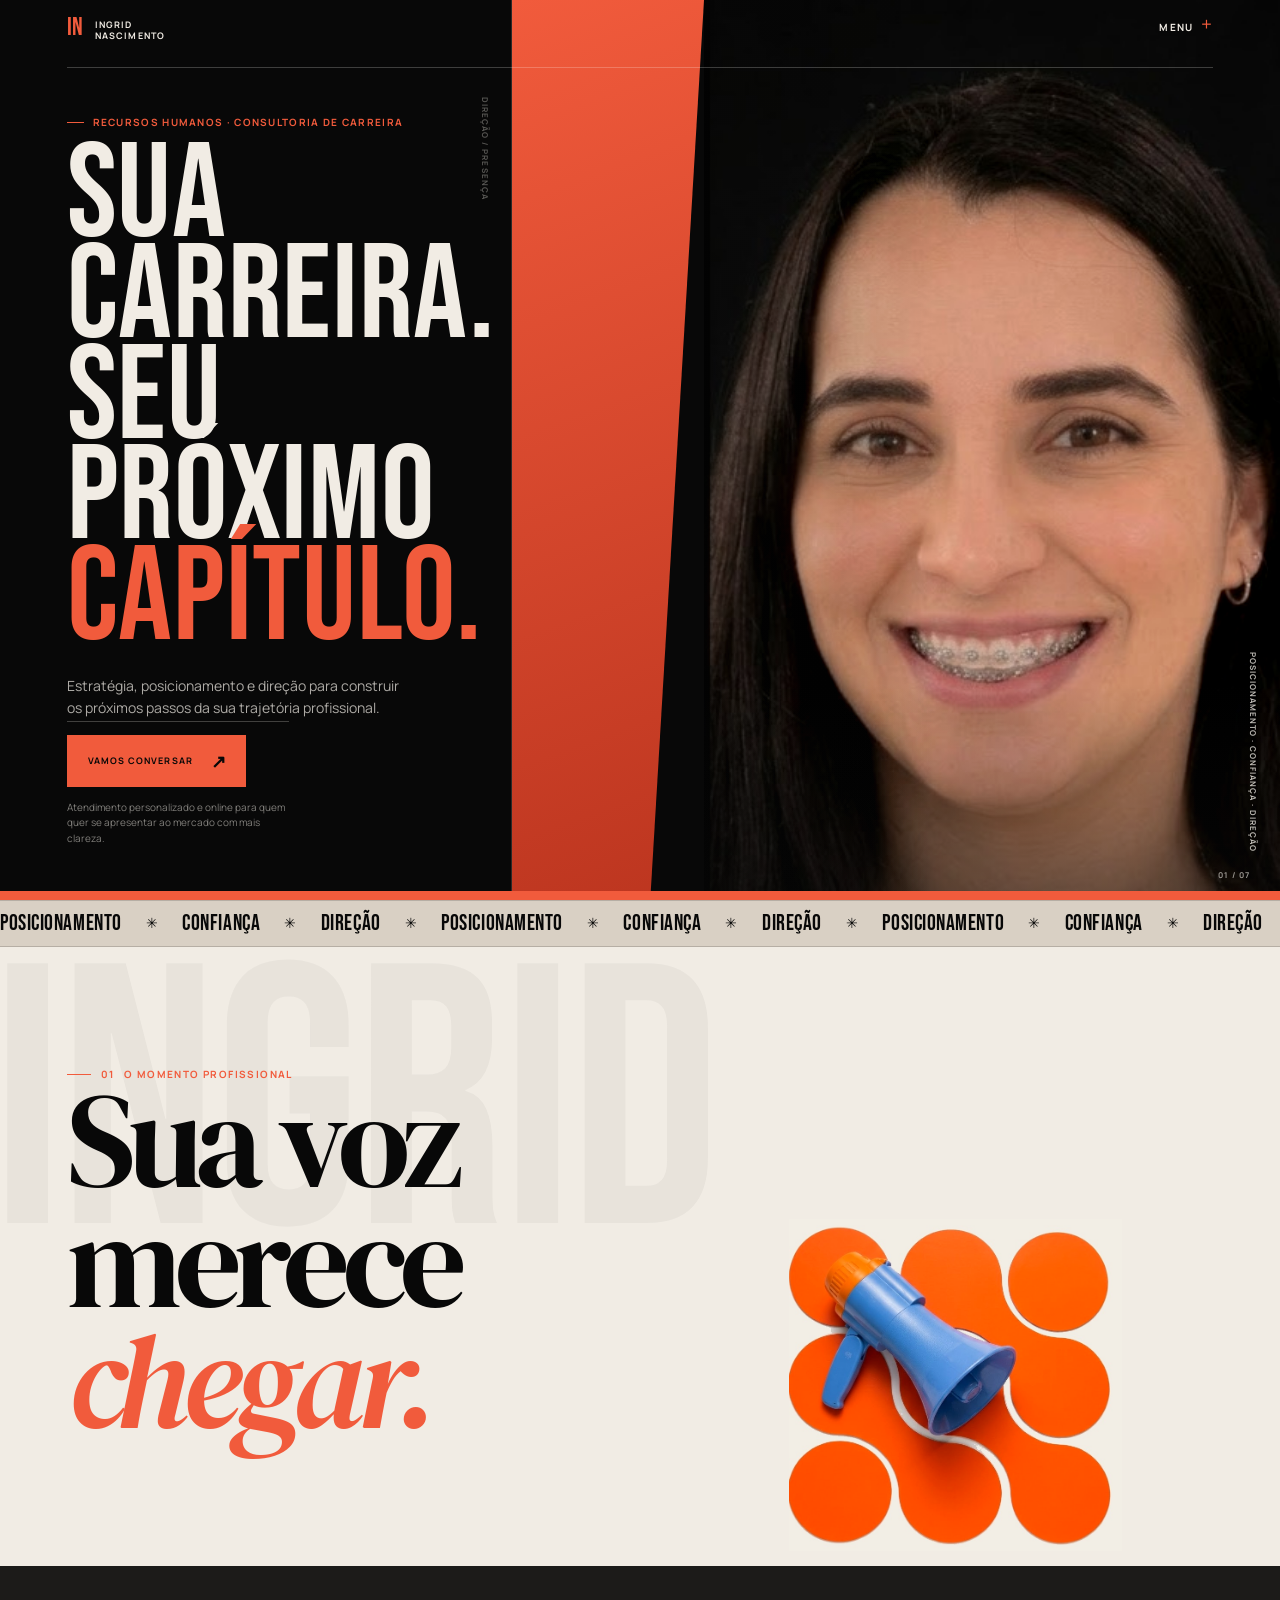
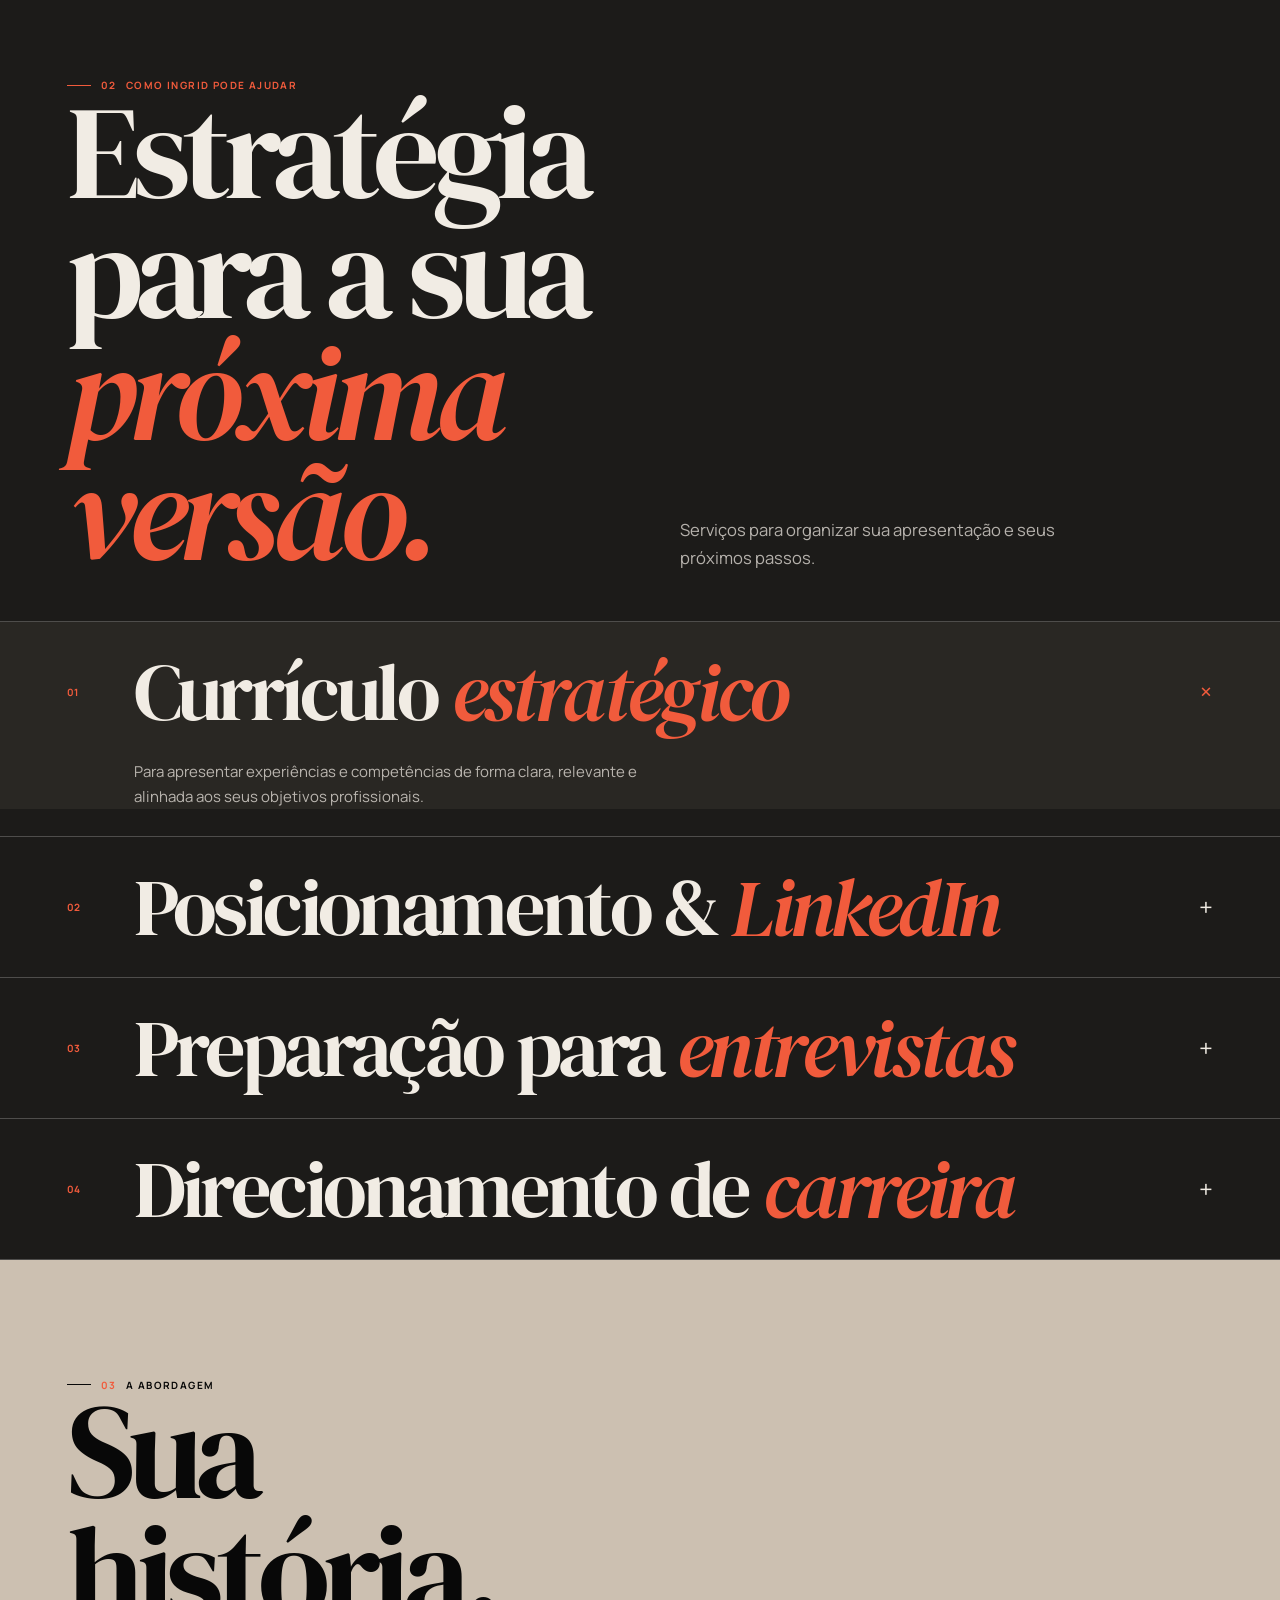
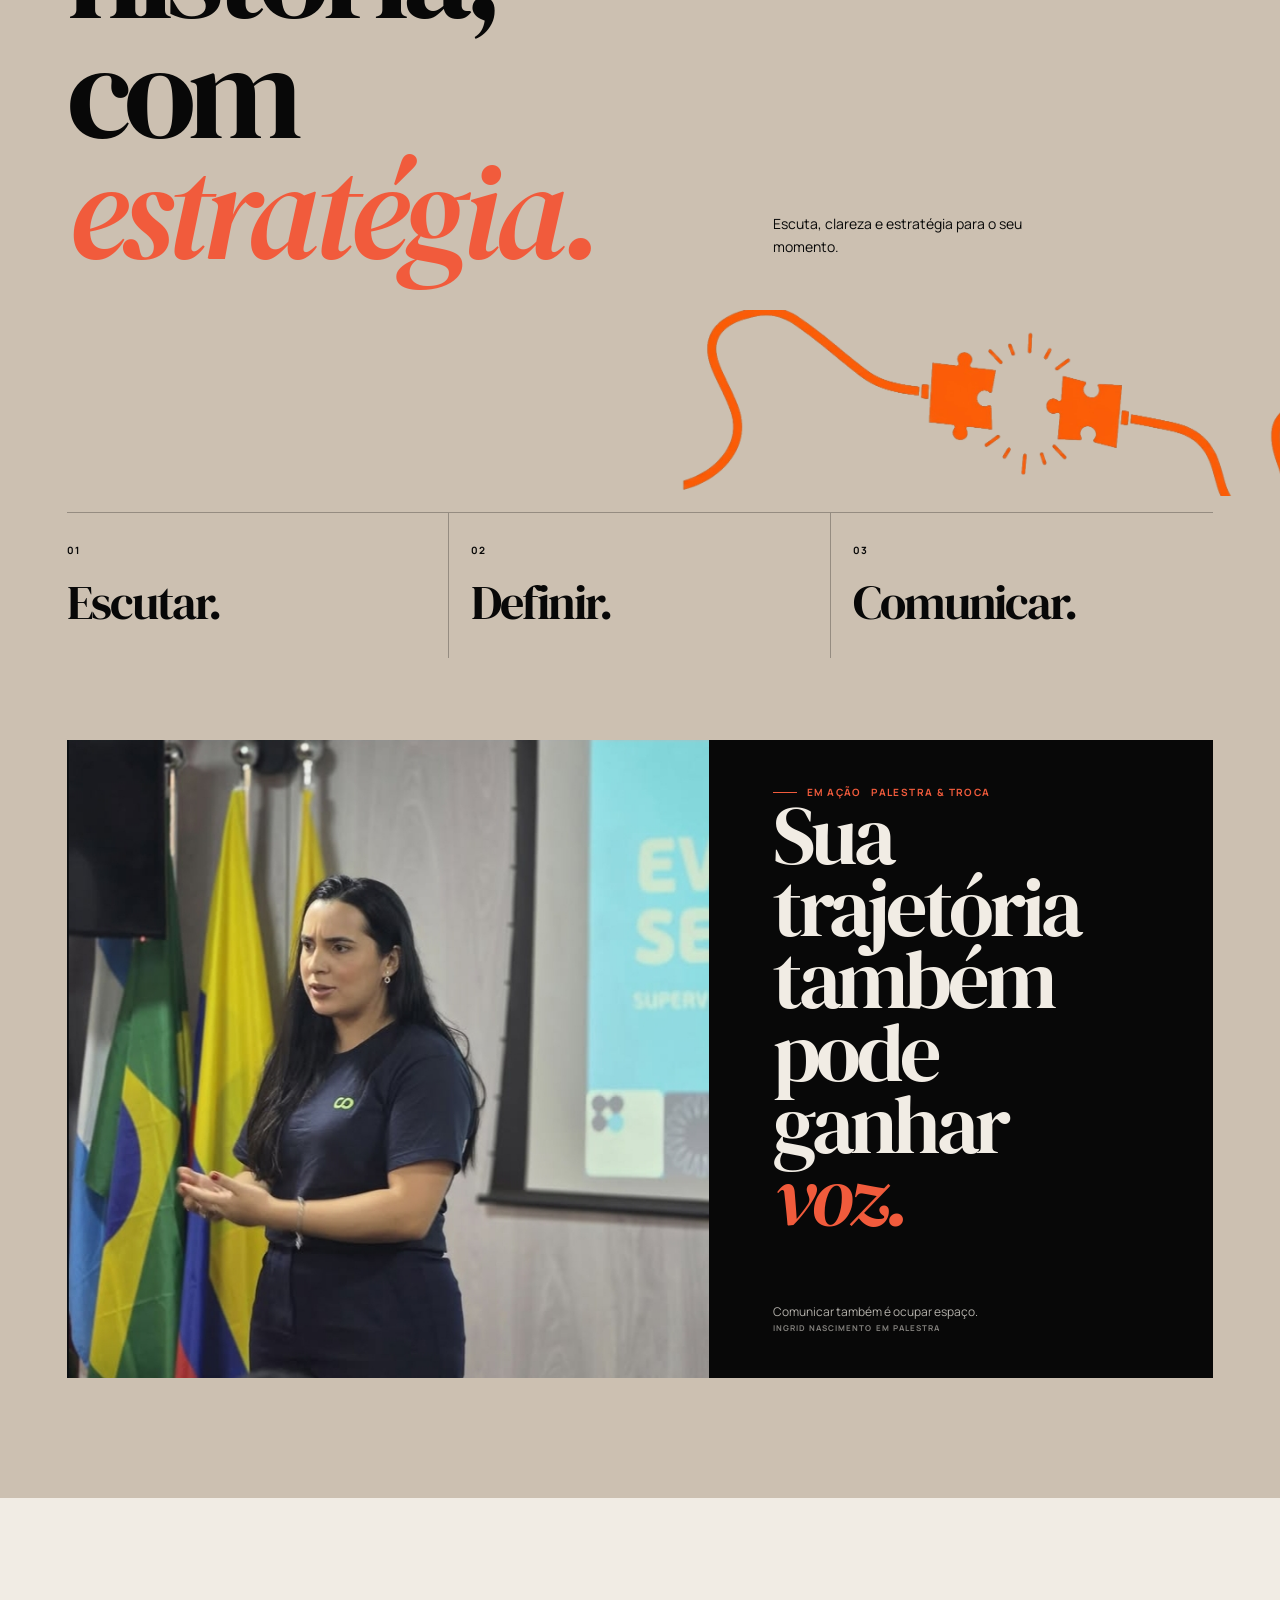
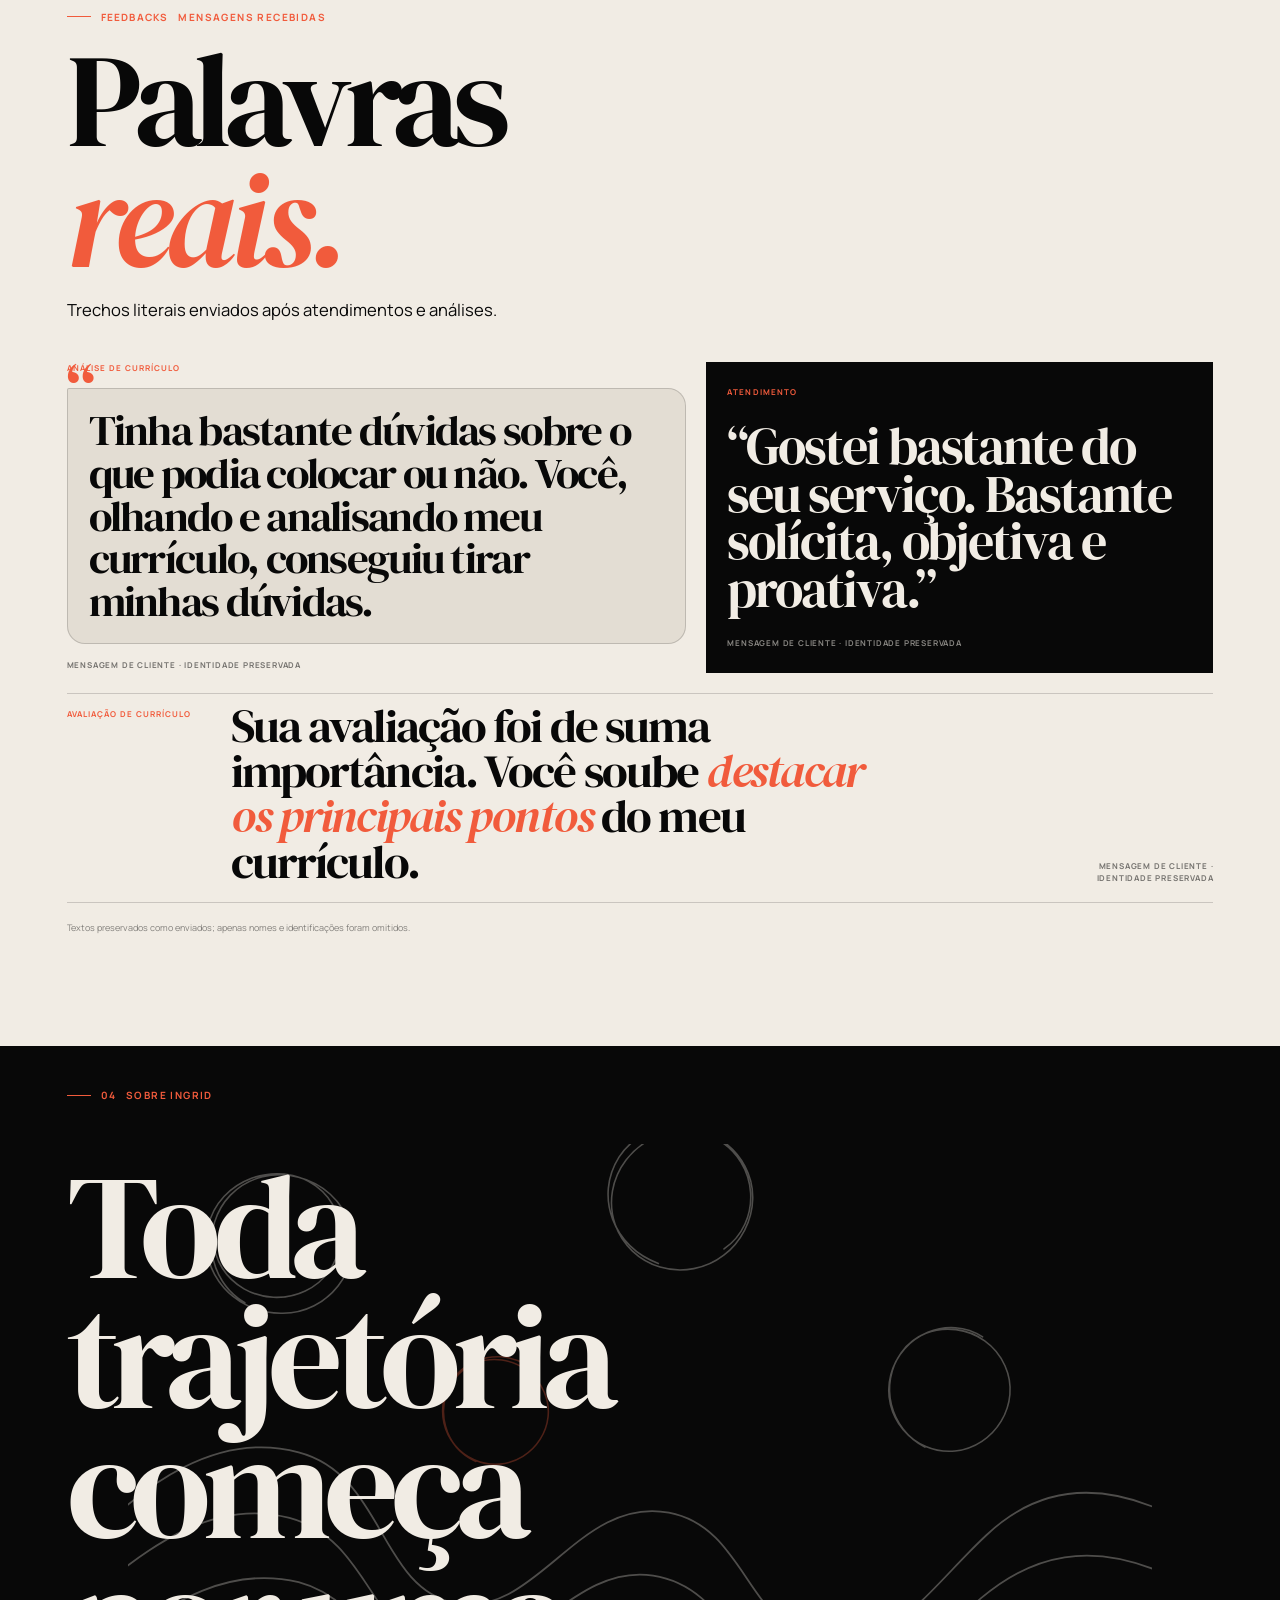
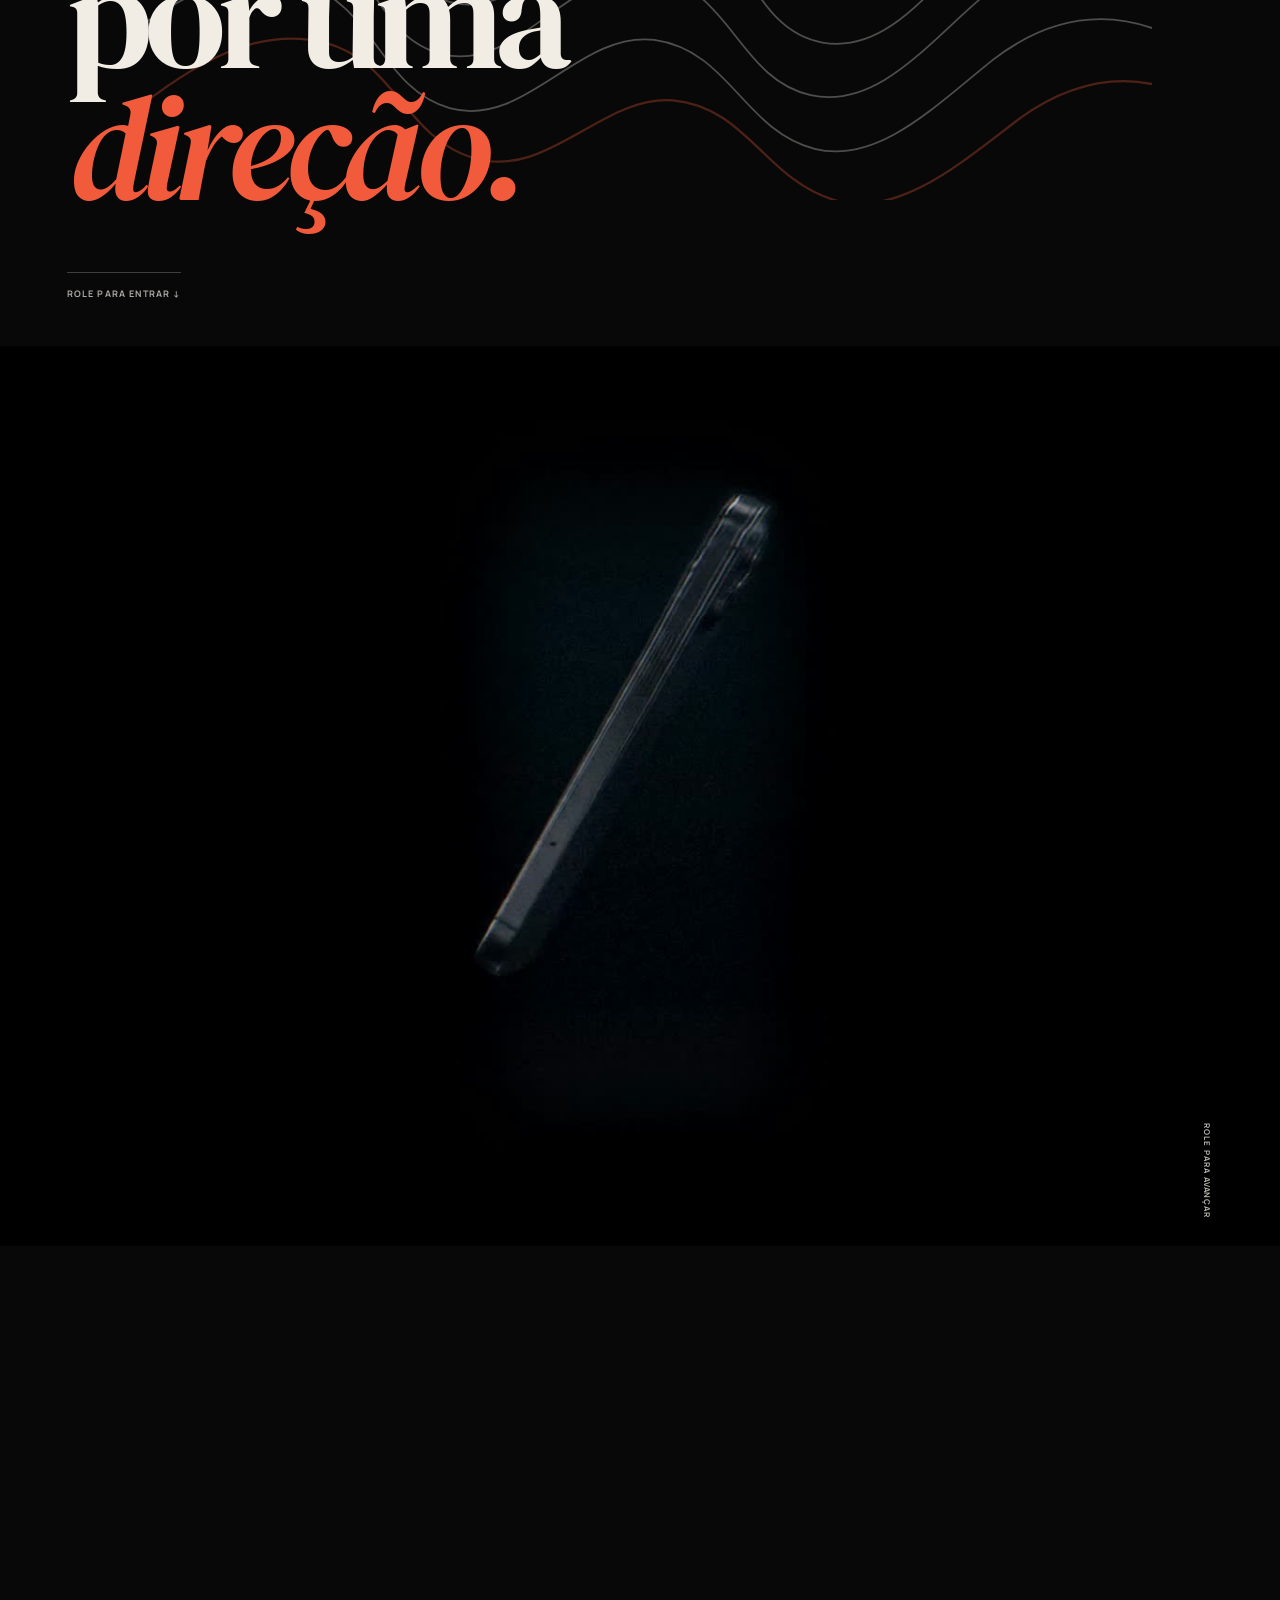
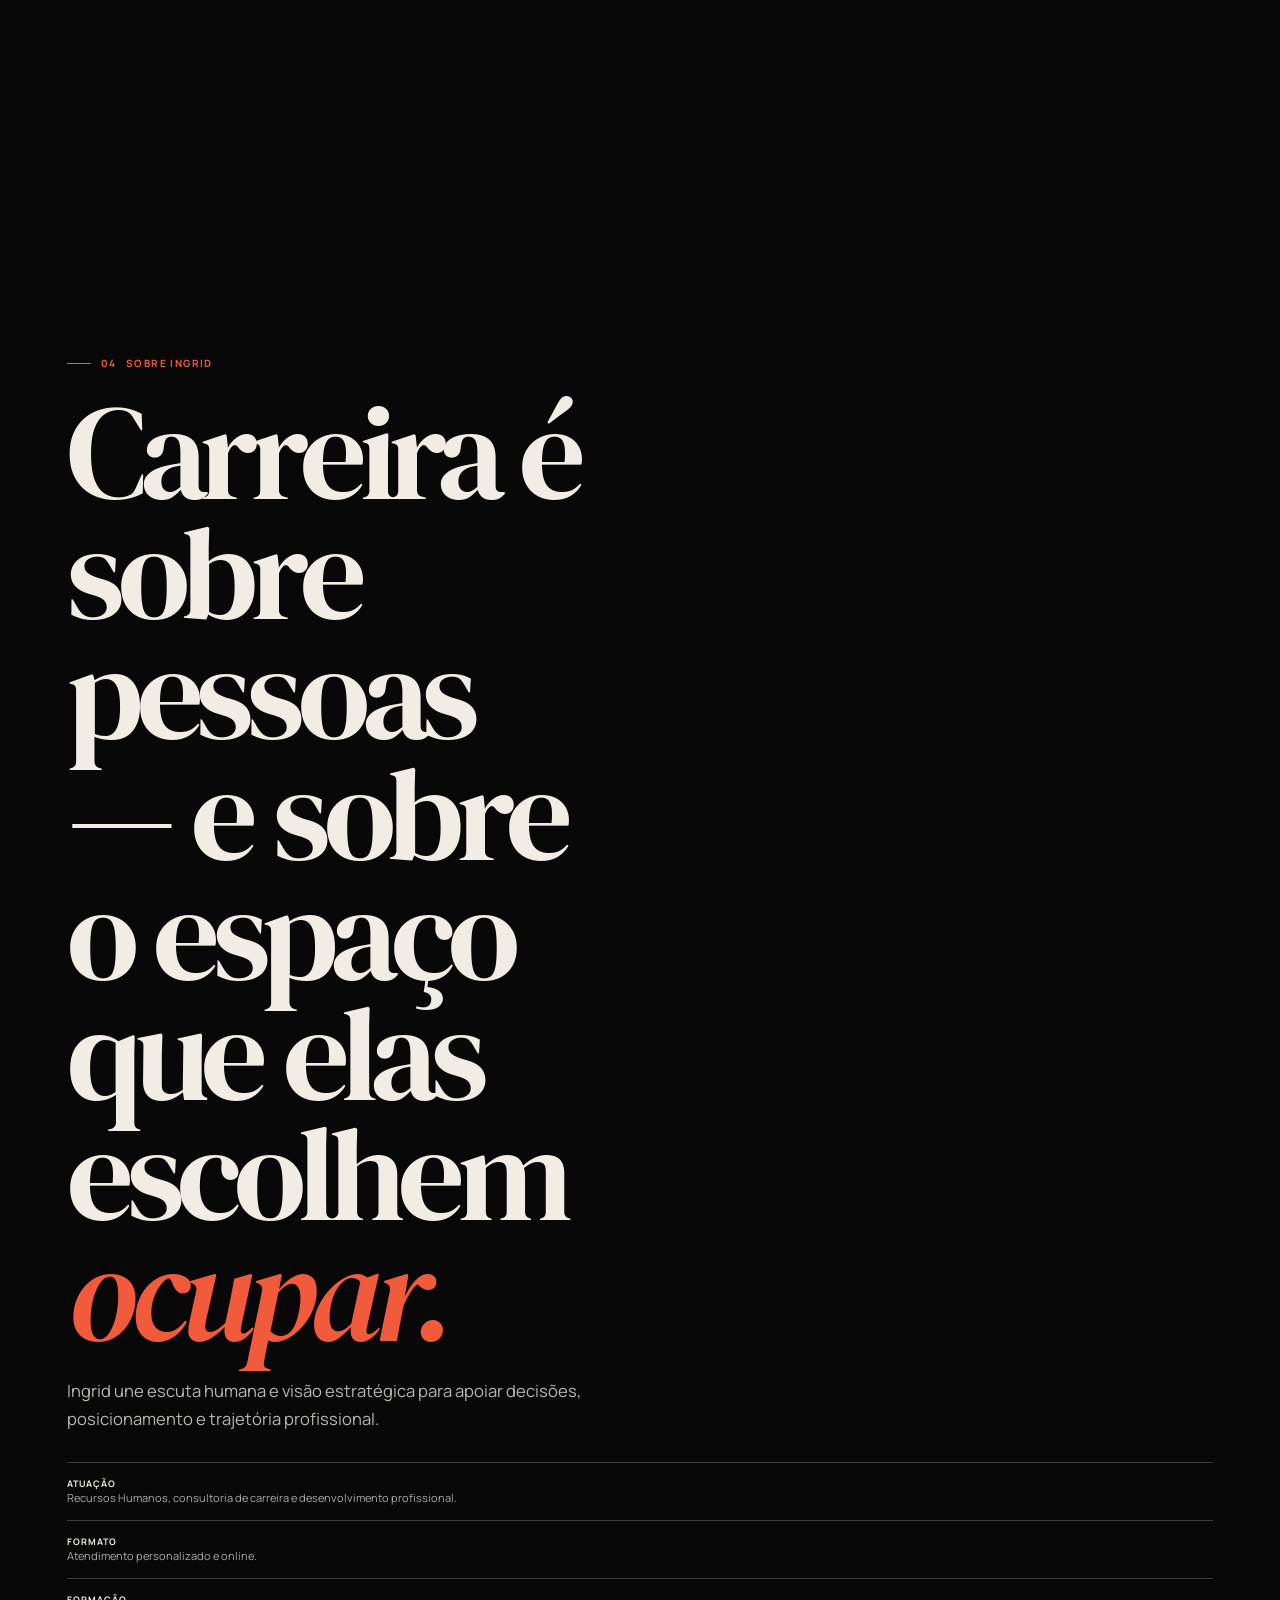
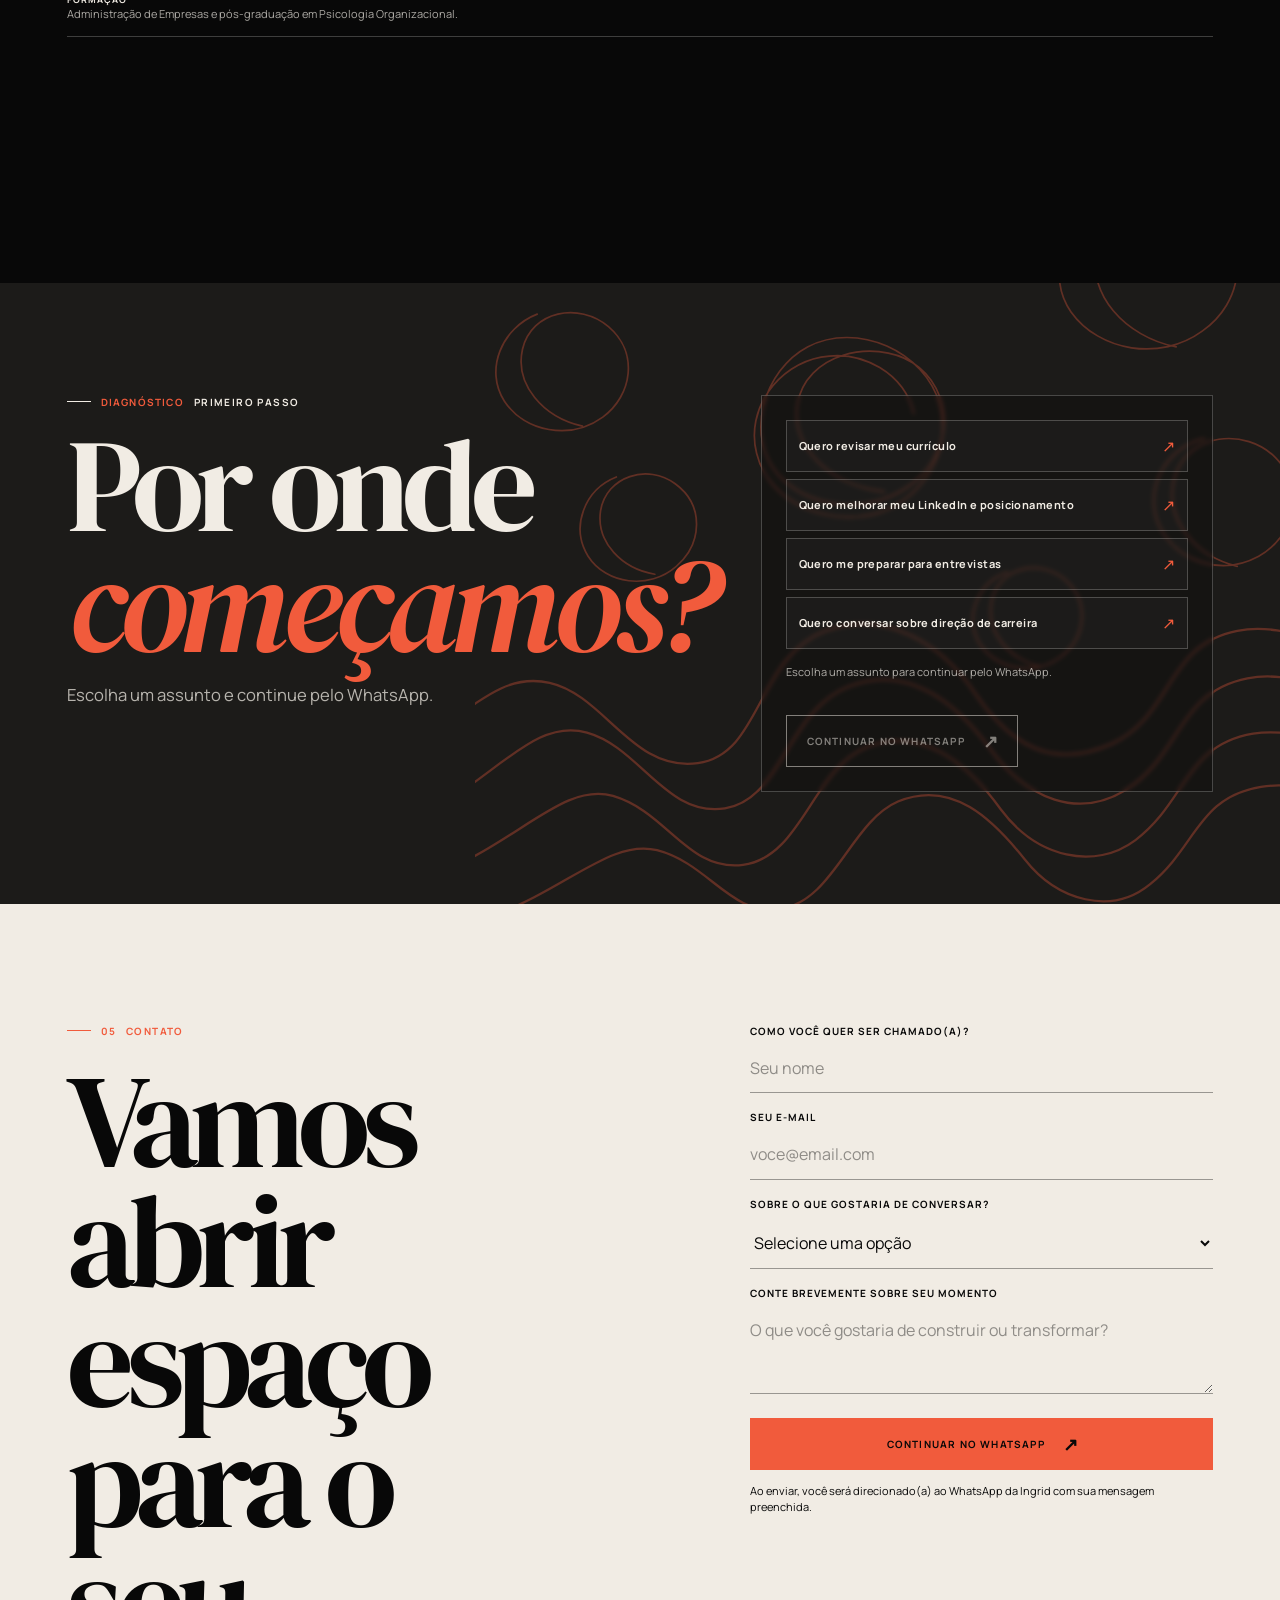
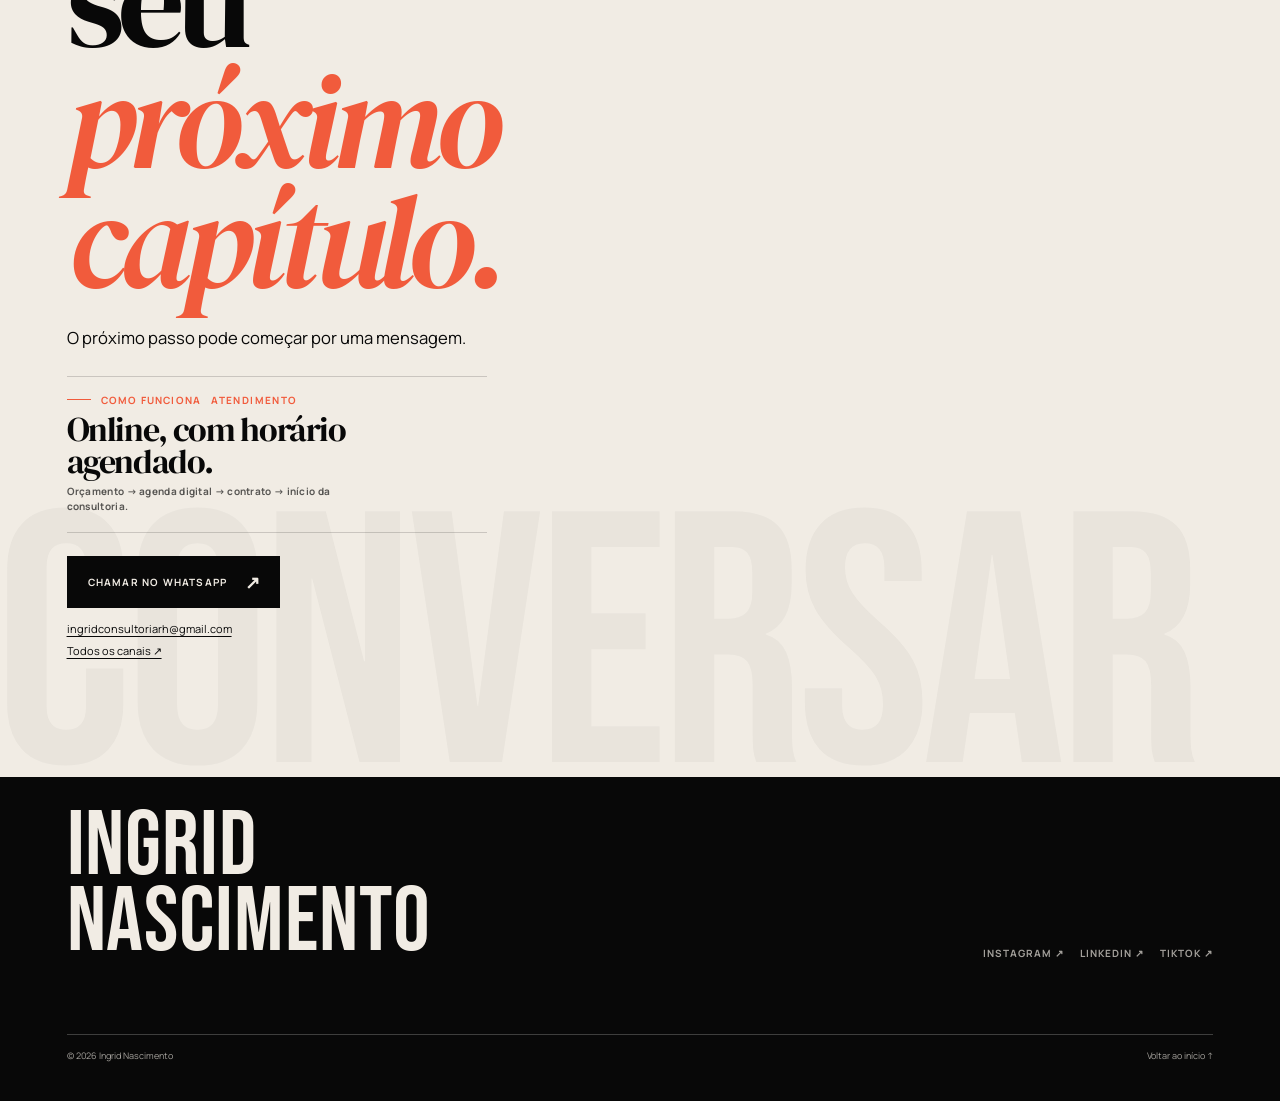
==== index.html @ 0b779914 "Crop Ingrid portrait into structured hero" ====
<!doctype html>
<html lang="pt-BR">
<head>
  <meta charset="utf-8">
  <meta name="viewport" content="width=device-width, initial-scale=1">
  <meta name="theme-color" content="#080808">
  <link rel="icon" href="data:image/svg+xml,%3Csvg xmlns='http://www.w3.org/2000/svg' viewBox='0 0 64 64'%3E%3Crect width='64' height='64' fill='%23080808'/%3E%3Ctext x='8' y='48' font-family='Arial' font-weight='700' font-size='35' fill='%23ff572d'%3EIN%3C/text%3E%3C/svg%3E">
  <meta name="description" content="Ingrid Nascimento — estratégia, posicionamento e direção para os próximos passos da sua carreira.">
  <meta property="og:title" content="Ingrid Nascimento — Carreira">
  <meta property="og:description" content="Estratégia, posicionamento e direção para os próximos passos da sua carreira.">
  <meta property="og:type" content="website">
  <meta property="og:url" content="https://guilherme-lab-art.github.io/ingrid-nascimento-carreira/">
  <meta property="og:image" content="https://guilherme-lab-art.github.io/ingrid-nascimento-carreira/assets/ingrid-original.jpg">
  <title>Ingrid Nascimento — Carreira</title>
  <script type="application/ld+json">
    {"@context":"https://schema.org","@type":"Person","name":"Ingrid Nascimento","url":"https://guilherme-lab-art.github.io/ingrid-nascimento-carreira/","email":"ingridconsultoriarh@gmail.com","sameAs":["https://www.instagram.com/ingridnascimen_/","https://www.linkedin.com/in/ingridnascimen","https://www.tiktok.com/@ingridnascimen_"],"jobTitle":"Consultoria de carreira"}
  </script>
  <style>
    @font-face { font-family: "Bebas"; src: url("assets/bebas-neue.ttf") format("truetype"); font-display: swap; }
    @font-face { font-family: "DM Serif"; src: url("assets/dm-serif-display.ttf") format("truetype"); font-style: normal; font-weight: 400; font-display: swap; }
    @font-face { font-family: "DM Serif"; src: url("assets/dm-serif-display-italic.ttf") format("truetype"); font-style: italic; font-weight: 400; font-display: swap; }
    @font-face { font-family: "Manrope"; src: url("assets/manrope-regular.ttf") format("truetype"); font-style: normal; font-weight: 400; font-display: swap; }
    @font-face { font-family: "Manrope"; src: url("assets/manrope-bold.ttf") format("truetype"); font-style: normal; font-weight: 700 900; font-display: swap; }

    :root {
      --ink: #080808;
      --ink-2: #1c1b19;
      --paper: #f1ece4;
      --paper-dim: #d9d0c4;
      --surface: #ccc0b1;
      --orange: #f15b3c;
      --hairline: rgba(255, 253, 250, .22);
      --dark-line: rgba(8, 8, 8, .17);
      --sans: "Manrope", Arial, sans-serif;
      --serif: "DM Serif", Georgia, serif;
      --display: "Bebas", Impact, sans-serif;
      --gutter: clamp(20px, 5.2vw, 82px);
    }

    * { box-sizing: border-box; }
    html { scroll-behavior: smooth; background: var(--paper); }
    body { margin: 0; background: var(--paper); color: var(--ink); font-family: var(--sans); font-size: 16px; -webkit-font-smoothing: antialiased; }
    body.menu-open { overflow: hidden; }
    img { display: block; max-width: 100%; }
    a { color: inherit; text-decoration: none; }
    button, input, select, textarea { font: inherit; }
    button { cursor: pointer; }
    :focus-visible { outline: 3px solid var(--orange); outline-offset: 4px; }
    .skip-link { position: fixed; z-index: 200; top: 12px; left: 12px; padding: 11px 15px; color: var(--ink); background: var(--paper); font-size: 13px; font-weight: 800; transform: translateY(-170%); transition: transform .2s ease; }
    .skip-link:focus { transform: translateY(0); }
    .kicker { display: flex; align-items: center; gap: 10px; margin: 0; font-size: 10px; font-weight: 800; letter-spacing: .14em; line-height: 1.4; text-transform: uppercase; }
    .kicker::before { content: ""; width: 24px; height: 1px; background: currentColor; }
    .orange { color: var(--orange); }
    .section-number { color: var(--orange); font-size: 10px; font-weight: 800; letter-spacing: .12em; }
    .section-title { margin: 0; font: 400 clamp(47px, 10.5vw, 132px)/.91 var(--serif); letter-spacing: -.055em; }
    .section-title em { color: var(--orange); font-style: italic; }
    .section-copy { margin: 0; color: inherit; font-size: clamp(15px, 1.3vw, 18px); line-height: 1.7; }
    .button { min-height: 52px; display: inline-flex; align-items: center; justify-content: center; gap: 18px; padding: 13px 18px 13px 20px; border: 1px solid transparent; background: var(--paper); color: var(--ink); font-size: 10px; font-weight: 900; letter-spacing: .12em; text-transform: uppercase; transition: background .25s ease, color .25s ease, transform .25s ease; }
    .button > span { font-size: 18px; line-height: 0; transition: transform .25s ease; }
    .button:hover { background: var(--orange); transform: translateY(-3px); }
    .button:hover > span { transform: translate(3px, -3px); }
    .button--outline { border-color: currentColor; background: transparent; color: inherit; }
    .button--outline:hover { border-color: var(--orange); color: var(--ink); }

    /* Header and mobile navigation */
    .site-header { position: absolute; z-index: 30; top: 0; left: 0; width: 100%; padding: 19px var(--gutter) 0; }
    .header-row { min-height: 49px; display: flex; align-items: flex-start; justify-content: space-between; gap: 20px; border-bottom: 1px solid var(--hairline); }
    .brand { display: inline-flex; align-items: flex-start; gap: 11px; color: var(--paper); font-size: 9px; font-weight: 800; letter-spacing: .13em; line-height: 1.25; text-transform: uppercase; }
    .brand-mark { color: var(--orange); font: 400 25px/.75 var(--display); letter-spacing: .02em; }
    .menu-toggle { min-width: 77px; padding: 0 0 13px; border: 0; background: transparent; color: var(--paper); font-size: 10px; font-weight: 800; letter-spacing: .12em; text-align: right; text-transform: uppercase; }
    .menu-toggle::after { content: "+"; display: inline-block; padding-left: 8px; color: var(--orange); font-size: 19px; font-weight: 400; line-height: .6; transition: transform .25s ease; }
    .menu-toggle[aria-expanded="true"]::after { transform: rotate(45deg); }
    /* Navigation is a destination in its own right: high-contrast, numbered and easy to scan one-handed. */
    .menu-panel { position: fixed; z-index: 50; inset: 0; display: grid; grid-template-rows: auto 1fr auto; overflow: hidden; padding: 19px var(--gutter) 23px; background: radial-gradient(circle at 88% 9%, rgba(255,87,45,.22), transparent 27%), var(--ink); color: var(--paper); isolation: isolate; opacity: 0; pointer-events: none; transform: translateY(-10px); transition: opacity .35s ease, transform .35s cubic-bezier(.2,.75,.2,1); }
    .menu-panel::before { content: "IN"; position: absolute; z-index: 0; right: -.08em; bottom: -.17em; color: rgba(255,87,45,.14); font: 400 min(58vw, 580px)/.7 var(--display); letter-spacing: -.04em; pointer-events: none; }
    .menu-panel::after { content: "NAVEGAÇÃO"; position: absolute; z-index: 0; top: 50%; right: -11px; color: rgba(244,240,232,.11); font-size: 9px; font-weight: 800; letter-spacing: .19em; writing-mode: vertical-rl; transform: translateY(-50%); }
    .menu-panel > * { position: relative; z-index: 1; }
    .menu-panel.is-open { opacity: 1; pointer-events: auto; transform: none; }
    .menu-top { min-height: 52px; display: flex; align-items: flex-start; justify-content: space-between; border-bottom: 1px solid rgba(244,240,232,.23); }
    .menu-top .brand { color: var(--paper); }
    .menu-top .brand-mark { color: var(--orange); }
    .menu-close { min-width: 84px; min-height: 31px; padding: 0 10px; border: 1px solid rgba(244,240,232,.42); border-radius: 99px; background: transparent; color: var(--paper); font-size: 9px; font-weight: 900; letter-spacing: .13em; text-transform: uppercase; transition: background .2s ease, color .2s ease, border-color .2s ease; }
    .menu-close:hover { border-color: var(--orange); background: var(--orange); color: var(--ink); }
    .menu-list { counter-reset: menu-item; align-self: center; display: grid; gap: 0; width: 100%; margin: 0; padding: 27px 0 23px; list-style: none; }
    .menu-list li { position: relative; counter-increment: menu-item; padding: 7px 23px 8px 35px; border-bottom: 1px solid rgba(244,240,232,.18); opacity: 0; transform: translateY(8px); transition: opacity .78s ease, transform .96s cubic-bezier(.18,.8,.2,1); }
    .menu-list li:first-child { border-top: 1px solid rgba(244,240,232,.18); transform: translateY(-8px); }
    .menu-list li:nth-child(2) { transform: translateY(8px); }
    .menu-list li:nth-child(3) { transform: translateX(-10px); }
    .menu-list li:nth-child(4) { transform: translateX(10px); }
    .menu-list li:nth-child(5) { transform: translateY(8px); }
    .menu-list li::before { content: "0" counter(menu-item); position: absolute; top: 13px; left: 0; color: var(--orange); font-size: 9px; font-weight: 900; letter-spacing: .11em; }
    .menu-list a { display: block; color: var(--paper); font: 400 clamp(39px, 11.4vw, 82px)/.79 var(--display); letter-spacing: .012em; transition: color .22s ease, transform .22s ease; }
    .menu-list a:hover { color: var(--orange); transform: translateX(7px); }
    .menu-panel.is-open .menu-list li { opacity: 1; transform: none; }
    .menu-panel.is-open .menu-list li:nth-child(1) { transition-delay: .12s; }
    .menu-panel.is-open .menu-list li:nth-child(2) { transition-delay: .20s; }
    .menu-panel.is-open .menu-list li:nth-child(3) { transition-delay: .28s; }
    .menu-panel.is-open .menu-list li:nth-child(4) { transition-delay: .36s; }
    .menu-panel.is-open .menu-list li:nth-child(5) { transition-delay: .44s; }
    .menu-foot { display: grid; grid-template-columns: repeat(3, minmax(0,1fr)); gap: 9px; border-top: 1px solid rgba(244,240,232,.23); padding-top: 14px; color: rgba(244,240,232,.78); font-size: 9px; font-weight: 800; letter-spacing: .04em; line-height: 1.5; }
    .menu-foot::before { content: "CONTATOS"; grid-column: 1 / -1; margin-bottom: 1px; color: var(--orange); font-size: 8px; letter-spacing: .16em; }
    .menu-foot a { transition: color .2s ease; }
    .menu-foot a:hover { color: var(--orange); }

    /* Hero: graphic editorial hierarchy — massive type, one clear action and Ingrid's portrait carrying the other half of the frame. */
    .hero { position: relative; min-height: 100vh; min-height: 100svh; display: grid; grid-template-columns: minmax(0, 57%) minmax(0, 43%); overflow: hidden; background: var(--ink); isolation: isolate; }
    /* The reference works because type, one colour plane and portrait each own a clear zone. */
    .hero::after { content: ""; position: absolute; z-index: 5; right: 0; bottom: 0; left: 0; height: 9px; background: var(--orange); }
    .hero-copy { position: relative; z-index: 3; min-width: 0; display: flex; flex-direction: column; justify-content: space-between; padding: 95px 18px 42px var(--gutter); border-right: 1px solid rgba(244,240,232,.14); background: var(--ink); }
    .hero-copy::after { content: "DIREÇÃO / PRESENÇA"; position: absolute; top: 79px; right: 8px; color: rgba(244,240,232,.34); font-size: 7px; font-weight: 900; letter-spacing: .13em; writing-mode: vertical-rl; }
    .hero-copy__intro { align-self: start; }
    .hero-label { display: flex; align-items: center; gap: 9px; margin: 0 0 17px; color: var(--orange); font-size: 8px; font-weight: 800; letter-spacing: .13em; line-height: 1.3; text-transform: uppercase; }
    .hero-label::before { content: ""; flex: 0 0 17px; height: 1px; background: currentColor; }
    .hero-title { margin: 0; color: var(--paper); font: 400 clamp(58px, 17.2vw, 188px)/.75 var(--display); letter-spacing: .005em; text-transform: uppercase; }
    .hero-title span { display: block; }
    .hero-title em { color: var(--orange); font-style: normal; }
    .hero-summary { margin: 25px 0 0; max-width: 25ch; color: rgba(244,240,232,.7); font-size: 11px; line-height: 1.57; }
    .hero-action { align-self: start; max-width: 236px; padding-top: 13px; border-top: 1px solid rgba(244,240,232,.24); }
    .hero-action .button { background: var(--orange); color: var(--ink); font-size: 9px; }
    .hero-action .button:hover { background: var(--paper); }
    .hero-note { max-width: 25ch; margin: 13px 0 0; color: rgba(244,240,232,.51); font-size: 8px; line-height: 1.55; }
    .hero-plane { position: absolute; z-index: 4; top: 66px; bottom: 9px; left: 52%; width: 30px; background: linear-gradient(160deg, var(--orange), #bc351f); clip-path: polygon(0 0, 100% 0, 63% 100%, 0 100%); pointer-events: none; }
    .hero-portrait { position: relative; z-index: 2; min-height: 100%; overflow: hidden; background: #0c0c0b; }
    .hero-portrait::before { content: ""; position: absolute; z-index: 2; inset: 0; pointer-events: none; background: linear-gradient(90deg, rgba(8,8,8,.28), transparent 40%), linear-gradient(0deg, rgba(8,8,8,.54), transparent 24%); }
    .hero-portrait img { position: absolute; z-index: 0; top: 54px; left: 0; width: 100%; height: auto; filter: saturate(.94) contrast(1.07); }
    .portrait-label { position: absolute; z-index: 3; right: 9px; bottom: 35px; color: rgba(244,240,232,.78); font-size: 7px; font-weight: 800; letter-spacing: .12em; text-transform: uppercase; writing-mode: vertical-rl; }
    .hero-scroll { position: absolute; z-index: 5; right: 16px; bottom: 20px; color: rgba(244,240,232,.62); font-size: 8px; font-weight: 800; letter-spacing: .13em; text-transform: uppercase; }

    .ticker { overflow: hidden; display: flex; align-items: center; min-height: 47px; color: var(--ink); background: var(--paper-dim); border-top: 1px solid var(--dark-line); border-bottom: 1px solid var(--dark-line); white-space: nowrap; }
    .ticker__track { display: flex; width: max-content; animation: ticker 22s linear infinite; }
    .ticker span { padding-right: 24px; font: 400 22px/.8 var(--display); letter-spacing: .025em; text-transform: uppercase; }
    .ticker span::after { content: "✳"; padding-left: 24px; font-size: 14px; vertical-align: 2px; }
    @keyframes ticker { to { transform: translateX(-50%); } }

    /* Narrative: client artwork is precisely cut out and allowed to live inside the layout — never as a framed photograph. */
    .challenge { position: relative; overflow: hidden; min-height: 352px; padding: 79px var(--gutter) 85px; color: var(--ink); background: var(--paper); }
    .challenge::before { content: "INGRID"; position: absolute; top: 26px; left: -8px; color: rgba(8,8,8,.04); font: 400 clamp(120px, 29vw, 430px)/.75 var(--display); letter-spacing: -.01em; pointer-events: none; }
    .challenge-grid { position: relative; min-height: 188px; }
    .challenge-copy { position: relative; z-index: 1; min-width: 0; }
    .challenge-heading { max-width: 6.2ch; margin-bottom: 75px; }
    .challenge-art { position: absolute; z-index: 0; right: -43px; bottom: -57px; width: clamp(190px, 57vw, 310px); margin: 0; padding: 0; background: transparent; pointer-events: none; transform: rotate(-8deg); }
    .challenge-art img { width: 100%; height: auto; filter: saturate(1.04) contrast(1.01); }


    /* Services: a numbered editorial list, not generic cards */
    .services { padding: 72px var(--gutter) 0; color: var(--paper); background: var(--ink-2); }
    .services-head { display: grid; gap: 25px; padding-bottom: 48px; }
    .services-head .section-title { max-width: 11ch; }
    .services-head .section-copy { max-width: 430px; color: rgba(241,236,228,.72); }
    .service-list { margin: 0 calc(var(--gutter) * -1); padding: 0; list-style: none; border-top: 1px solid var(--hairline); }
    .service { border-bottom: 1px solid var(--hairline); }
    .service details { width: 100%; }
    .service summary { position: relative; display: grid; grid-template-columns: 29px 1fr 24px; gap: 12px; align-items: center; min-height: 99px; padding: 18px var(--gutter); cursor: pointer; list-style: none; }
    .service summary::-webkit-details-marker { display: none; }
    .service-index { color: var(--orange); font-size: 10px; font-weight: 800; letter-spacing: .08em; }
    .service-name { font: 400 clamp(32px, 9.4vw, 80px)/.9 var(--serif); letter-spacing: -.045em; }
    .service-name em { color: var(--orange); font-style: italic; }
    .service-plus { justify-self: end; font-size: 24px; font-weight: 300; line-height: 1; transition: transform .25s ease; }
    .service details[open] .service-plus { color: var(--orange); transform: rotate(45deg); }
    .service-copy { max-width: 550px; margin: -3px 55px 27px calc(var(--gutter) + 41px); color: rgba(241,236,228,.72); font-size: 13px; line-height: 1.67; }
    .service details[open] { background: #292723; }

    /* Approach */
    .approach { position: relative; overflow: hidden; padding: 77px var(--gutter) 79px; color: var(--ink); background: var(--surface); }
    .approach-head { position: relative; z-index: 1; display: grid; gap: 25px; }
    .approach-head .section-title { max-width: 8.4ch; }
    .approach-note { max-width: 30ch; font-size: 14px; line-height: 1.65; }
    .approach-art { position: relative; z-index: 0; width: min(151%, 560px); margin: 30px -38% 21px auto; padding: 0; background: transparent; pointer-events: none; transform: rotate(-3deg); }
    .approach-art img { width: 100%; height: auto; }
    .approach-steps { position: relative; z-index: 1; display: grid; gap: 0; margin-top: 12px; border-top: 1px solid rgba(8,8,8,.28); }
    .step { display: grid; grid-template-columns: 46px 1fr; gap: 13px; padding: 18px 0; border-bottom: 1px solid rgba(8,8,8,.28); }
    .approach-steps--lean .step h3 { font-size: clamp(27px, 7vw, 48px); }
    .step-number { padding-top: 5px; font-size: 10px; font-weight: 900; letter-spacing: .11em; }
    .step h3 { margin: 0; font: 400 clamp(29px, 8vw, 58px)/.92 var(--serif); letter-spacing: -.045em; }
    .step p { margin: 11px 0 0; max-width: 440px; font-size: 13px; line-height: 1.63; }
    /* A real moment of Ingrid presenting adds proof of her work without competing with the hero portrait. */
    .speaking-feature { display: grid; margin: 55px 0 0; background: var(--ink); color: var(--paper); }
    .speaking-photo { min-height: 0; aspect-ratio: 1 / 1; overflow: hidden; background: #161616; }
    .speaking-photo img { width: 100%; height: 100%; object-fit: cover; object-position: 51% center; }
    .speaking-copy { display: grid; align-content: space-between; gap: 27px; min-height: 280px; padding: 29px var(--gutter) 31px; }
    .speaking-copy .kicker { color: var(--orange); }
    .speaking-title { max-width: 8ch; margin: 0; font: 400 clamp(38px, 9.5vw, 82px)/.88 var(--serif); letter-spacing: -.05em; }
    .speaking-title em { color: var(--orange); font-style: italic; }
    .speaking-note { max-width: 34ch; margin: 0; color: rgba(244,240,232,.72); font-size: 12px; line-height: 1.65; }
    .speaking-location { margin: 0; color: rgba(244,240,232,.52); font-size: 8px; font-weight: 800; letter-spacing: .13em; text-transform: uppercase; }

    /* Genuine client words have deliberately different editorial treatments — they are not manufactured as a uniform card set. */
    .proof { padding: 70px var(--gutter); color: var(--ink); background: var(--paper); }
    .proof-head { display: grid; gap: 16px; max-width: 650px; }
    .proof-head .section-title { max-width: 9ch; }
    .proof-head .section-copy { max-width: 48ch; }
    .quote-grid { display: grid; gap: 18px; margin-top: 38px; }
    .quote-slot { position: relative; display: grid; align-content: space-between; gap: 15px; min-height: 180px; }
    .slot-index { color: var(--orange); font-size: 8px; font-weight: 900; letter-spacing: .13em; text-transform: uppercase; }
    .quote-slot blockquote { margin: 0; letter-spacing: -.04em; }
    .quote-slot cite { font-size: 8px; font-style: normal; font-weight: 800; letter-spacing: .1em; line-height: 1.5; text-transform: uppercase; }
    .quote-slot--message { padding: 0 0 2px; }
    .quote-slot--message blockquote { position: relative; max-width: 31ch; padding: 20px 21px 21px; border: 1px solid var(--dark-line); border-radius: 2px 18px 18px 18px; background: #e3ddd3; font: 400 clamp(24px, 6vw, 43px)/.99 var(--serif); }
    .quote-slot--message blockquote::before { content: "“"; position: absolute; top: -27px; left: -2px; color: var(--orange); font: 400 70px/.8 var(--serif); }
    .quote-slot--message cite { color: rgba(8,8,8,.53); }
    .quote-slot--impact { min-height: 208px; padding: 24px 21px; color: var(--paper); background: var(--ink); }
    .quote-slot--impact .slot-index { color: var(--orange); }
    .quote-slot--impact blockquote { max-width: 18ch; font: 400 clamp(29px, 7vw, 52px)/.92 var(--serif); }
    .quote-slot--impact cite { color: rgba(244,240,232,.54); }
    .quote-slot--line { min-height: 164px; padding: 9px 0 18px; border-top: 1px solid var(--dark-line); border-bottom: 1px solid var(--dark-line); }
    .quote-slot--line blockquote { max-width: 27ch; font: 400 clamp(26px, 6.6vw, 47px)/.96 var(--serif); }
    .quote-slot--line blockquote strong { color: var(--orange); font-weight: 400; font-style: italic; }
    .quote-slot--line cite { color: rgba(8,8,8,.53); }
    .proof-disclaimer { margin: 18px 0 0; color: rgba(8,8,8,.47); font-size: 9px; line-height: 1.5; }

    /* A discreet contour map makes the diagnosis feel like a point of direction — one intentional texture, in Ingrid's coral/graphite palette. */
    .diagnostic { position: relative; isolation: isolate; overflow: hidden; padding: 70px var(--gutter); color: var(--paper); background: var(--ink-2); }
    .diagnostic::before { content: ""; position: absolute; z-index: -1; inset: 0; background: url("assets/topographic-lines.svg") right -145px center / min(950px, 185vw) auto no-repeat; opacity: .32; pointer-events: none; }
    .diagnostic-grid { position: relative; display: grid; gap: 27px; }
    .diagnostic-copy { display: grid; gap: 16px; }
    .diagnostic-copy .section-title { max-width: 8ch; }
    .diagnostic-copy .section-copy { max-width: 42ch; color: rgba(244,240,232,.72); }
    .diagnostic-panel { padding: 16px; border: 1px solid var(--hairline); background: rgba(8,8,8,.32); backdrop-filter: blur(2px); }
    .diagnostic-options { display: grid; gap: 7px; }
    .diagnostic-option { width: 100%; display: flex; align-items: center; justify-content: space-between; gap: 15px; padding: 14px 12px; border: 1px solid var(--hairline); border-radius: 0; background: rgba(244,240,232,.03); color: var(--paper); font-size: 11px; font-weight: 800; letter-spacing: .04em; text-align: left; transition: background .25s ease, color .25s ease, transform .25s ease, border-color .25s ease; }
    .diagnostic-option::after { content: "↗"; color: var(--orange); font-size: 16px; font-weight: 400; }
    .diagnostic-option:hover, .diagnostic-option.is-selected { border-color: var(--orange); background: var(--orange); color: var(--ink); transform: translateX(3px); }
    .diagnostic-option:hover::after, .diagnostic-option.is-selected::after { color: var(--ink); }
    .diagnostic-result { min-height: 38px; margin: 14px 0; color: rgba(244,240,232,.7); font-size: 11px; line-height: 1.55; }
    .diagnostic-cta { border-color: var(--paper); background: transparent; color: var(--paper); }
    .diagnostic-cta:hover { border-color: var(--orange); background: var(--orange); color: var(--ink); }
    .diagnostic-cta[aria-disabled="true"] { opacity: .5; pointer-events: none; }

    /* A quiet visual threshold before the frames: the map signals a change of chapter without adding a content wall. */
    .frame-prelude { position: relative; isolation: isolate; min-height: 100svh; display: grid; grid-template-rows: auto 1fr auto; overflow: hidden; padding: 31px var(--gutter) 34px; color: var(--paper); background: var(--ink); }
    .frame-prelude::before { content: ""; position: absolute; z-index: -1; inset: 0; background: url("assets/topographic-hero.svg") center 42% / min(980px, 180vw) auto no-repeat; opacity: .32; pointer-events: none; }
    .frame-prelude-kicker { color: var(--orange); }
    .frame-prelude-title { align-self: center; max-width: 7.7ch; margin: 0; font: 400 clamp(54px, 14vw, 148px)/.88 var(--serif); letter-spacing: -.055em; }
    .frame-prelude-title em { color: var(--orange); font-style: italic; }
    .frame-prelude-scroll { justify-self: start; margin: 0; padding-top: 14px; border-top: 1px solid var(--hairline); color: rgba(244,240,232,.7); font-size: 9px; font-weight: 800; letter-spacing: .13em; text-transform: uppercase; }
    /* About: the frame sequence owns the full viewport, then the text follows as the visitor keeps scrolling. */
    .about { overflow: visible; padding: 0 0 78px; color: var(--paper); background: var(--ink); }
    .about-grid { display: grid; gap: 42px; }
    .about-grid--scroll { display: block; }
    .about-scroll-shell { position: relative; }
    /* This invisible track is the scroll distance used to play the 144-frame sequence. */
    .about-scene { height: 243svh; min-height: 243svh; }
    .about-image { position: relative; min-height: 475px; overflow: hidden; background: #151515; }
    .about-image::after { content: "IN"; position: absolute; z-index: 2; bottom: -17px; left: -5px; color: var(--orange); font: 400 150px/.7 var(--display); }
    .about-image img { position: absolute; top: 0; left: 0; width: 200%; max-width: none; transform: translateX(-50%); filter: saturate(.9); }
    .about-video { width: 100vw; min-height: 0; height: 100svh; position: sticky; top: 0; display: flex; align-items: center; justify-content: center; overflow: hidden; background: #000; }
    .about-video::after, .about-video::before { display: none; }
    .about-scroll-canvas { display: block; width: 100%; max-width: none; height: 100%; aspect-ratio: auto; background: #000; }
    .video-caption { position: absolute; z-index: 2; right: max(16px, var(--gutter)); bottom: 28px; color: rgba(244,240,232,.75); font-size: 8px; font-weight: 800; letter-spacing: .12em; text-transform: uppercase; writing-mode: vertical-rl; }
    /* The opaque panel begins just after the last frame and travels upward over the pinned animation. */
    .about-grid--scroll .about-content { position: relative; z-index: 2; min-height: 100svh; max-width: none; margin: 0; padding: 78px var(--gutter); background: var(--ink); }
    .about-content { display: grid; gap: 23px; }
    .about-content .section-title { max-width: 8ch; }
    .about-content .section-copy { max-width: 515px; color: rgba(244,240,232,.75); }
    .about-credentials { margin: 5px 0 0; padding: 0; list-style: none; border-top: 1px solid var(--hairline); }
    .about-credentials li { padding: 14px 0; border-bottom: 1px solid var(--hairline); color: rgba(244,240,232,.7); font-size: 11px; line-height: 1.45; }
    .about-credentials strong { display: block; color: var(--paper); font-size: 9px; letter-spacing: .12em; text-transform: uppercase; }

    /* Editorial CTA and functional contact form */
    .contact { position: relative; overflow: hidden; padding: 77px var(--gutter) 80px; color: var(--ink); background: var(--paper); }
    .contact::before { content: "CONVERSAR"; position: absolute; bottom: -13px; left: -5px; color: rgba(8,8,8,.035); font: 400 clamp(110px, 28vw, 420px)/.75 var(--display); letter-spacing: -.02em; pointer-events: none; }
    .contact-grid { position: relative; display: grid; gap: 43px; }
    .contact-copy { display: grid; gap: 23px; }
    .contact-copy .section-title { max-width: 7ch; }
    .contact-copy .section-copy { max-width: 420px; }
    .booking-note { display: grid; gap: 6px; max-width: 420px; padding: 16px 0 17px; border-top: 1px solid var(--dark-line); border-bottom: 1px solid var(--dark-line); }
    .booking-note .kicker { color: var(--orange); }
    .booking-title { margin: 0; font: 400 clamp(24px, 5vw, 34px)/.96 var(--serif); letter-spacing: -.04em; }
    .booking-flow { max-width: 46ch; margin: 0; color: rgba(8,8,8,.66); font-size: 10px; font-weight: 700; letter-spacing: .03em; line-height: 1.55; }
    .contact-direct { display: grid; justify-items: start; gap: 12px; }
    .contact-direct .button { background: var(--ink); color: var(--paper); }
    .contact-direct .button:hover { background: var(--orange); color: var(--ink); }
    .contact-links { display: grid; gap: 5px; font-size: 11px; line-height: 1.55; }
    .contact-links a { text-decoration: underline; text-underline-offset: 3px; }
    .contact-form { padding-top: 25px; border-top: 1px solid var(--dark-line); }
    .form-label { display: block; margin: 0 0 7px; font-size: 10px; font-weight: 800; letter-spacing: .1em; text-transform: uppercase; }
    .form-field { width: 100%; margin: 0 0 17px; padding: 13px 0; border: 0; border-bottom: 1px solid rgba(8,8,8,.38); border-radius: 0; outline: 0; background: transparent; color: var(--ink); font-size: 16px; line-height: 1.35; }
    .form-field:focus { border-color: var(--orange); }
    textarea.form-field { min-height: 87px; resize: vertical; }
    .form-field::placeholder { color: rgba(8,8,8,.42); }
    .form-status { min-height: 21px; margin: 13px 0 0; font-size: 11px; line-height: 1.45; }
    .form-status.is-error { color: #a62205; }
    .form-status.is-success { color: #27603b; }
    .contact-form .button { width: 100%; margin-top: 2px; background: var(--orange); }

    .site-footer { padding: 32px var(--gutter) 39px; color: rgba(244,240,232,.66); background: var(--ink); }
    .footer-top { display: grid; gap: 29px; }
    .footer-title { margin: 0; color: var(--paper); font: 400 clamp(42px, 11vw, 92px)/.83 var(--display); letter-spacing: .01em; text-transform: uppercase; }
    .social-list { display: flex; flex-wrap: wrap; gap: 8px 16px; margin: 0; padding: 0; list-style: none; }
    .social-list a { font-size: 10px; font-weight: 800; letter-spacing: .1em; text-transform: uppercase; }
    .social-list a:hover { color: var(--orange); }
    .footer-bottom { display: flex; justify-content: space-between; gap: 20px; margin-top: 55px; padding-top: 14px; border-top: 1px solid var(--hairline); font-size: 9px; line-height: 1.5; }

    /* Motion stays understated and can be disabled by the visitor. */
    .js .reveal { opacity: 0; transform: translateY(12px); transition: opacity 1.05s cubic-bezier(.18,.8,.2,1), transform 1.05s cubic-bezier(.18,.8,.2,1); }
    .js .reveal.is-visible { opacity: 1; transform: none; }
    /* The hero words arrive from four directions: top, bottom, left and right. */
    .js .hero-title span { opacity: 0; transform: translateY(-18px); transition: opacity 1.18s cubic-bezier(.18,.8,.2,1), transform 1.18s cubic-bezier(.18,.8,.2,1); }
    .js .hero-title span:nth-child(2) { transform: translateY(18px); }
    .js .hero-title span:nth-child(3) { transform: translateX(-18px); }
    .js .hero-title span:nth-child(4) { transform: translateX(18px); }
    .js.is-ready .hero-title span { opacity: 1; transform: none; }
    .js.is-ready .hero-title span:nth-child(2) { transition-delay: .14s; }
    .js.is-ready .hero-title span:nth-child(3) { transition-delay: .28s; }
    .js.is-ready .hero-title span:nth-child(4) { transition-delay: .42s; }
    /* Section-title words use the same four-direction rhythm as they enter the viewport. */
    .js [data-word-motion] .word-motion { display: inline-block; opacity: 0; transform: var(--word-offset, translateY(.32em)); will-change: transform, opacity; transition: opacity 1.1s cubic-bezier(.18,.8,.2,1), transform 1.1s cubic-bezier(.18,.8,.2,1); transition-delay: var(--word-delay, 0ms); }
    .js [data-word-motion].is-visible .word-motion { opacity: 1; transform: translate3d(0,0,0); }
    .js .hero-portrait { opacity: 0; transform: translateX(20px); transition: opacity .9s ease .12s, transform .9s cubic-bezier(.16,1,.3,1) .12s; }
    .js.is-ready .hero-portrait { opacity: 1; transform: none; }

    @media (min-width: 700px) {
      .hero { grid-template-columns: minmax(0, 40%) minmax(116px, 15%) minmax(360px, 45%); }
      .hero-copy { grid-column: 1; padding: 116px clamp(38px, 7vw, 120px) 54px var(--gutter); }
      .hero-plane { position: relative; z-index: 1; top: auto; bottom: auto; left: auto; width: auto; display: block; grid-column: 2; min-height: 100%; clip-path: polygon(0 0, 100% 0, 72% 100%, 0 100%); }
      .hero-portrait { grid-column: 3; }
      .hero-portrait img { top: 0; width: 100%; height: 100%; object-fit: cover; object-position: center top; }
      .hero-copy::after { top: 97px; right: 20px; font-size: 8px; }
      .hero-label { max-width: none; font-size: 10px; }
      .hero-title { font-size: clamp(105px, 10.5vw, 188px); }
      .hero-summary { max-width: 38ch; font-size: 14px; }
      .hero-action { max-width: 290px; }
      .hero-note { max-width: 37ch; font-size: 10px; }
      .portrait-label { right: 21px; bottom: 48px; font-size: 8px; }
      .hero-scroll { right: 30px; }
      .challenge { padding-top: 120px; padding-bottom: 125px; }
      .challenge { min-height: 600px; }
      .challenge-grid { min-height: 370px; }
      .challenge-heading { max-width: 7.3ch; margin-bottom: 0; }
      .challenge-art { right: 8%; bottom: -110px; width: clamp(310px, 26vw, 415px); }
      .services { padding-top: 112px; }
      .services-head { grid-template-columns: 1fr 1fr; align-items: end; gap: 80px; }
      .services-head .section-title { max-width: 9ch; }
      .service summary { grid-template-columns: 55px minmax(0,1fr) 40px; min-height: 140px; }
      .service-copy { margin-left: calc(var(--gutter) + 67px); font-size: 15px; }
      .approach { padding-top: 118px; padding-bottom: 120px; }
      .approach-head { grid-template-columns: 1.1fr .8fr; align-items: end; gap: 100px; }
      .approach-art { width: min(61%, 860px); margin: 38px -14% 6px auto; }
      .approach-steps { grid-template-columns: repeat(3, 1fr); margin-top: 16px; }
      .step { grid-template-columns: 1fr; min-height: 145px; padding: 25px 22px 24px 0; border-right: 1px solid rgba(8,8,8,.28); border-bottom: 0; }
      .step + .step { padding-left: 22px; }
      .step:last-child { border-right: 0; }
      .speaking-feature { grid-template-columns: minmax(0, 1.12fr) minmax(340px, .88fr); margin-top: 82px; }
      .speaking-photo { aspect-ratio: auto; min-height: 510px; }
      .speaking-copy { min-height: 510px; padding: 45px clamp(38px, 5vw, 82px); }
      .speaking-title { max-width: 8.5ch; }
      .proof, .diagnostic { padding-top: 112px; padding-bottom: 112px; }
      .quote-grid { grid-template-columns: minmax(0, 1.1fr) minmax(0, .9fr); align-items: stretch; gap: 20px; }
      .quote-slot--message { min-height: 302px; }
      .quote-slot--impact { min-height: 302px; }
      .quote-slot--line { grid-column: 1 / -1; grid-template-columns: 142px minmax(0, 1fr) auto; align-items: end; gap: 22px; min-height: 139px; }
      .quote-slot--line .slot-index { align-self: start; padding-top: 5px; }
      .quote-slot--line cite { max-width: 155px; text-align: right; }
      .diagnostic-grid { grid-template-columns: minmax(0, .9fr) minmax(380px, .72fr); align-items: start; gap: clamp(60px, 10vw, 160px); }
      .diagnostic-panel { padding: 24px; }
      .frame-prelude { padding: 42px var(--gutter) 46px; }
      .frame-prelude::before { background-position: center 40%; background-size: min(1040px, 80vw) auto; opacity: .3; }
      .frame-prelude-title { max-width: 7.5ch; }
      .about { padding-top: 0; padding-bottom: 123px; }
      .about-grid { grid-template-columns: minmax(320px,.75fr) minmax(0,1fr); align-items: center; gap: clamp(55px, 10vw, 150px); }
      .about-grid--scroll { display: block; }
      .about-grid--scroll .about-scene { height: 243svh; min-height: 243svh; }
      .about-grid--scroll .about-content { min-height: 100svh; max-width: none; margin: 0; padding: 123px var(--gutter); }
      .about-scene { height: 243svh; min-height: 243svh; }
      .about-image { min-height: 640px; }
      .about-image img { width: auto; height: 100%; transform: translateX(-50%); }
      /* Desktop keeps the native 9:16 composition centred inside a full-screen black stage. */
      .about-scroll-canvas { width: min(100vw, 56.25svh); height: 100svh; aspect-ratio: 9 / 16; }
      .about-video { min-height: 0; }
      .contact { padding-top: 120px; padding-bottom: 118px; }
      .contact-grid { grid-template-columns: minmax(0, .9fr) minmax(330px,.75fr); gap: clamp(55px, 10vw, 160px); }
      .contact-form { padding-top: 0; border-top: 0; }
      .footer-top { grid-template-columns: 1fr auto; align-items: end; }
      .footer-bottom { margin-top: 72px; }
    }

    @media (max-width: 360px) {
      .hero { grid-template-columns: minmax(0, 60%) minmax(0, 40%); }
      .hero { min-height: 100svh; height: 100svh; }
      .hero-copy { padding: 78px 10px 30px 18px; }
      .hero-title { font-size: 57px; }
      .hero-summary { font-size: 10px; }
      .hero-portrait img { top: 66px; }
      .hero-action .button { padding-right: 11px; padding-left: 12px; letter-spacing: .07em; }
    }

    @media (prefers-reduced-motion: reduce) {
      html { scroll-behavior: auto; }
      *, *::before, *::after { animation-duration: .01ms !important; animation-iteration-count: 1 !important; scroll-behavior: auto !important; transition-duration: .01ms !important; }
      .js .reveal, .js .hero-title span, .js .hero-portrait { opacity: 1; transform: none; }
    }
  </style>
</head>
<body>
  <a class="skip-link" href="#conteudo">Ir para o conteúdo</a>

  <header class="site-header" aria-label="Cabeçalho">
    <div class="header-row">
      <a class="brand" href="#inicio" aria-label="Ingrid Nascimento — início">
        <span class="brand-mark" aria-hidden="true">IN</span>
        <span>Ingrid<br>Nascimento</span>
      </a>
      <button class="menu-toggle" type="button" aria-expanded="false" aria-controls="menu">Menu</button>
    </div>
  </header>

  <nav class="menu-panel" id="menu" aria-label="Navegação principal" aria-hidden="true">
    <div class="menu-top">
      <span class="brand"><span class="brand-mark" aria-hidden="true">IN</span><span>Ingrid<br>Nascimento</span></span>
      <button class="menu-close" type="button">Fechar ×</button>
    </div>
    <ul class="menu-list">
      <li><a href="#desafio">O momento</a></li>
      <li><a href="#servicos">Como posso ajudar</a></li>
      <li><a href="#abordagem">A abordagem</a></li>
      <li><a href="#sobre">Sobre Ingrid</a></li>
      <li><a href="#contato">Vamos conversar</a></li>
    </ul>
    <div class="menu-foot">
      <a href="https://www.instagram.com/ingridnascimen_/" target="_blank" rel="noopener noreferrer">Instagram ↗</a>
      <a href="https://www.linkedin.com/in/ingridnascimen" target="_blank" rel="noopener noreferrer">LinkedIn ↗</a>
      <a href="mailto:ingridconsultoriarh@gmail.com">E-mail ↗</a>
    </div>
  </nav>

  <main id="conteudo">
    <section class="hero" id="inicio" aria-labelledby="hero-title">
      <div class="hero-copy">
        <div class="hero-copy__intro">
          <p class="hero-label">Recursos Humanos · Consultoria de carreira</p>
          <h1 class="hero-title" id="hero-title">
            <span>Sua</span>
            <span>carreira.</span>
            <span>Seu próximo</span>
            <span><em>capítulo.</em></span>
          </h1>
          <p class="hero-summary">Estratégia, posicionamento e direção para construir os próximos passos da sua trajetória profissional.</p>
        </div>
        <div class="hero-action">
          <a class="button" href="https://wa.me/5511971843486?text=Ol%C3%A1%2C%20Ingrid!%20Quero%20conversar%20sobre%20minha%20carreira." target="_blank" rel="noopener noreferrer" data-track="hero_whatsapp">Vamos conversar <span aria-hidden="true">↗</span></a>
          <p class="hero-note">Atendimento personalizado e online para quem quer se apresentar ao mercado com mais clareza.</p>
        </div>
      </div>
      <div class="hero-plane" aria-hidden="true"></div>
      <div class="hero-portrait" aria-label="Retrato de Ingrid Nascimento">
        <img src="assets/ingrid-hero-crop.jpg" alt="Ingrid Nascimento sorrindo" fetchpriority="high">
        <span class="portrait-label">Posicionamento · confiança · direção</span>
      </div>
      <span class="hero-scroll" aria-hidden="true">01 / 07</span>
    </section>

    <div class="ticker" aria-label="Posicionamento, confiança e direção">
      <div class="ticker__track" aria-hidden="true">
        <span>Posicionamento</span><span>Confiança</span><span>Direção</span><span>Posicionamento</span><span>Confiança</span><span>Direção</span>
        <span>Posicionamento</span><span>Confiança</span><span>Direção</span><span>Posicionamento</span><span>Confiança</span><span>Direção</span>
      </div>
    </div>

    <section class="challenge" id="desafio" aria-labelledby="challenge-title">
      <div class="challenge-grid">
        <div class="challenge-copy reveal">
          <p class="kicker orange"><span class="section-number">01</span> O momento profissional</p>
          <h2 class="section-title challenge-heading" id="challenge-title" data-word-motion>Sua voz merece <em>chegar.</em></h2>
        </div>
        <figure class="challenge-art reveal">
          <img src="assets/voice-megaphone-paper-crop.jpg" alt="Megafone azul recortado da imagem original, representando voz e posicionamento" loading="lazy">
        </figure>
      </div>
    </section>

    <section class="services" id="servicos" aria-labelledby="services-title">
      <div class="services-head">
        <div class="reveal">
          <p class="kicker orange"><span class="section-number">02</span> Como Ingrid pode ajudar</p>
          <h2 class="section-title" id="services-title" data-word-motion>Estratégia para a sua <em>próxima versão.</em></h2>
        </div>
        <p class="section-copy reveal">Serviços para organizar sua apresentação e seus próximos passos.</p>
      </div>
      <ul class="service-list">
        <li class="service reveal">
          <details open>
            <summary><span class="service-index">01</span><span class="service-name">Currículo <em>estratégico</em></span><span class="service-plus" aria-hidden="true">+</span></summary>
            <p class="service-copy">Para apresentar experiências e competências de forma clara, relevante e alinhada aos seus objetivos profissionais.</p>
          </details>
        </li>
        <li class="service reveal">
          <details>
            <summary><span class="service-index">02</span><span class="service-name">Posicionamento &amp; <em>LinkedIn</em></span><span class="service-plus" aria-hidden="true">+</span></summary>
            <p class="service-copy">Orientação para fortalecer a sua apresentação profissional, destacar competências e comunicar melhor o valor que você entrega.</p>
          </details>
        </li>
        <li class="service reveal">
          <details>
            <summary><span class="service-index">03</span><span class="service-name">Preparação para <em>entrevistas</em></span><span class="service-plus" aria-hidden="true">+</span></summary>
            <p class="service-copy">Preparação para contar a sua trajetória, suas competências e experiências com mais clareza e segurança diante de oportunidades.</p>
          </details>
        </li>
        <li class="service reveal">
          <details>
            <summary><span class="service-index">04</span><span class="service-name">Direcionamento de <em>carreira</em></span><span class="service-plus" aria-hidden="true">+</span></summary>
            <p class="service-copy">Um espaço de análise para compreender objetivos profissionais e definir os próximos passos com mais intenção.</p>
          </details>
        </li>
      </ul>
    </section>

    <section class="approach" id="abordagem" aria-labelledby="approach-title">
      <div class="approach-head">
        <div class="reveal">
          <p class="kicker"><span class="section-number">03</span> A abordagem</p>
          <h2 class="section-title" id="approach-title" data-word-motion>Sua história, com <em>estratégia.</em></h2>
        </div>
        <p class="approach-note reveal">Escuta, clareza e estratégia para o seu momento.</p>
      </div>
      <figure class="approach-art reveal">
        <img src="assets/connection-puzzle-cutout.png" alt="Peças de quebra-cabeça e uma linha de conexão, recortadas da imagem original" loading="lazy">
      </figure>
      <div class="approach-steps approach-steps--lean">
        <article class="step reveal"><span class="step-number">01</span><div><h3>Escutar.</h3></div></article>
        <article class="step reveal"><span class="step-number">02</span><div><h3>Definir.</h3></div></article>
        <article class="step reveal"><span class="step-number">03</span><div><h3>Comunicar.</h3></div></article>
      </div>
      <figure class="speaking-feature reveal" id="palestra">
        <div class="speaking-photo"><img src="assets/ingrid-palestra.jpg" alt="Ingrid Nascimento apresentando uma palestra em frente a uma tela de projeção" loading="lazy"></div>
        <figcaption class="speaking-copy">
          <div>
            <p class="kicker"><span class="section-number">EM AÇÃO</span> Palestra &amp; troca</p>
            <h3 class="speaking-title" data-word-motion>Sua trajetória também pode ganhar <em>voz.</em></h3>
          </div>
          <div>
            <p class="speaking-note">Comunicar também é ocupar espaço.</p>
            <p class="speaking-location">Ingrid Nascimento em palestra</p>
          </div>
        </figcaption>
      </figure>
    </section>


    <section class="proof" id="historias" aria-labelledby="proof-title">
      <div class="proof-head reveal">
        <p class="kicker orange"><span class="section-number">FEEDBACKS</span> Mensagens recebidas</p>
        <h2 class="section-title" id="proof-title" data-word-motion>Palavras <em>reais.</em></h2>
        <p class="section-copy">Trechos literais enviados após atendimentos e análises.</p>
      </div>
      <div class="quote-grid" aria-label="Feedbacks de clientes">
        <article class="quote-slot quote-slot--message reveal"><span class="slot-index">Análise de currículo</span><blockquote>Tinha bastante dúvidas sobre o que podia colocar ou não. Você, olhando e analisando meu currículo, conseguiu tirar minhas dúvidas.</blockquote><cite>Mensagem de cliente · identidade preservada</cite></article>
        <article class="quote-slot quote-slot--impact reveal"><span class="slot-index">Atendimento</span><blockquote>“Gostei bastante do seu serviço. Bastante solícita, objetiva e proativa.”</blockquote><cite>Mensagem de cliente · identidade preservada</cite></article>
        <article class="quote-slot quote-slot--line reveal"><span class="slot-index">Avaliação de currículo</span><blockquote>Sua avaliação foi de suma importância. Você soube <strong>destacar os principais pontos</strong> do meu currículo.</blockquote><cite>Mensagem de cliente · identidade preservada</cite></article>
      </div>
      <p class="proof-disclaimer">Textos preservados como enviados; apenas nomes e identificações foram omitidos.</p>
    </section>

    <section class="frame-prelude" id="sobre" aria-labelledby="frame-prelude-title">
      <p class="kicker frame-prelude-kicker"><span class="section-number">04</span> Sobre Ingrid</p>
      <h2 class="frame-prelude-title" id="frame-prelude-title">Toda trajetória começa por uma <em>direção.</em></h2>
      <p class="frame-prelude-scroll">Role para entrar ↓</p>
    </section>

    <section class="about" aria-labelledby="about-title">
      <div class="about-grid about-grid--scroll">
        <div class="about-scroll-shell">
          <div class="about-image about-video" aria-label="Animação de Ingrid Nascimento controlada pela rolagem">
            <canvas class="about-scroll-canvas" id="ingrid-scroll-canvas" role="img" aria-label="Vídeo em frames de Ingrid Nascimento. Role para avançar."></canvas>
            <span class="video-caption">Role para avançar</span>
          </div>
          <div class="about-scene" aria-hidden="true"></div>
          <div class="about-content reveal">
            <p class="kicker orange"><span class="section-number">04</span> Sobre Ingrid</p>
            <h2 class="section-title" id="about-title" data-word-motion>Carreira é sobre pessoas — e sobre o espaço que elas escolhem <em>ocupar.</em></h2>
            <p class="section-copy">Ingrid une escuta humana e visão estratégica para apoiar decisões, posicionamento e trajetória profissional.</p>
            <ul class="about-credentials" aria-label="Informações profissionais">
              <li><strong>Atuação</strong>Recursos Humanos, consultoria de carreira e desenvolvimento profissional.</li>
              <li><strong>Formato</strong>Atendimento personalizado e online.</li>
              <li><strong>Formação</strong>Administração de Empresas e pós-graduação em Psicologia Organizacional.</li>
            </ul>
          </div>
        </div>
      </div>
    </section>


    <section class="diagnostic" id="diagnostico" aria-labelledby="diagnostic-title">
      <div class="diagnostic-grid">
        <div class="diagnostic-copy reveal">
          <p class="kicker"><span class="section-number">DIAGNÓSTICO</span> Primeiro passo</p>
          <h2 class="section-title" id="diagnostic-title" data-word-motion>Por onde <em>começamos?</em></h2>
          <p class="section-copy">Escolha um assunto e continue pelo WhatsApp.</p>
        </div>
        <div class="diagnostic-panel reveal">
          <div class="diagnostic-options" role="group" aria-label="Escolha um assunto">
            <button class="diagnostic-option" type="button" data-diagnostic="Currículo estratégico">Quero revisar meu currículo</button>
            <button class="diagnostic-option" type="button" data-diagnostic="Posicionamento e LinkedIn">Quero melhorar meu LinkedIn e posicionamento</button>
            <button class="diagnostic-option" type="button" data-diagnostic="Preparação para entrevistas">Quero me preparar para entrevistas</button>
            <button class="diagnostic-option" type="button" data-diagnostic="Direcionamento de carreira">Quero conversar sobre direção de carreira</button>
          </div>
          <p class="diagnostic-result" id="diagnostic-result" aria-live="polite">Escolha um assunto para continuar pelo WhatsApp.</p>
          <a class="button diagnostic-cta" id="diagnostic-cta" href="#diagnostico" aria-disabled="true" target="_blank" rel="noopener noreferrer" data-track="diagnostic_whatsapp">Continuar no WhatsApp <span aria-hidden="true">↗</span></a>
        </div>
      </div>
    </section>


    <section class="contact" id="contato" aria-labelledby="contact-title">
      <div class="contact-grid">
        <div class="contact-copy reveal">
          <p class="kicker orange"><span class="section-number">05</span> Contato</p>
          <h2 class="section-title" id="contact-title" data-word-motion>Vamos abrir espaço para o seu <em>próximo capítulo.</em></h2>
          <p class="section-copy">O próximo passo pode começar por uma mensagem.</p>
          <aside class="booking-note">
            <p class="kicker"><span class="section-number">COMO FUNCIONA</span> Atendimento</p>
            <p class="booking-title">Online, com horário agendado.</p>
            <p class="booking-flow">Orçamento → agenda digital → contrato → início da consultoria.</p>
          </aside>
          <div class="contact-direct">
            <a class="button" href="https://wa.me/5511971843486?text=Ol%C3%A1%2C%20Ingrid!%20Quero%20conversar%20sobre%20minha%20carreira." target="_blank" rel="noopener noreferrer" data-track="contact_whatsapp">Chamar no WhatsApp <span aria-hidden="true">↗</span></a>
            <div class="contact-links">
              <a href="mailto:ingridconsultoriarh@gmail.com">ingridconsultoriarh@gmail.com</a>
              <a href="https://linkme.bio/ingridnascimen_" target="_blank" rel="noopener noreferrer">Todos os canais ↗</a>
            </div>
          </div>
        </div>
        <form class="contact-form reveal" id="contact-form" novalidate>
          <label class="form-label" for="name">Como você quer ser chamado(a)?</label>
          <input class="form-field" id="name" name="name" autocomplete="name" placeholder="Seu nome" required>
          <label class="form-label" for="email">Seu e-mail</label>
          <input class="form-field" id="email" name="email" type="email" autocomplete="email" placeholder="voce@email.com" required>
          <label class="form-label" for="topic">Sobre o que gostaria de conversar?</label>
          <select class="form-field" id="topic" name="topic" required>
            <option value="" selected disabled>Selecione uma opção</option>
            <option>Currículo estratégico</option>
            <option>Posicionamento e LinkedIn</option>
            <option>Preparação para entrevistas</option>
            <option>Direcionamento de carreira</option>
            <option>Outro assunto</option>
          </select>
          <label class="form-label" for="message">Conte brevemente sobre seu momento</label>
          <textarea class="form-field" id="message" name="message" placeholder="O que você gostaria de construir ou transformar?" required></textarea>
          <button class="button" type="submit">Continuar no WhatsApp <span aria-hidden="true">↗</span></button>
          <p class="form-status" id="form-status" aria-live="polite">Ao enviar, você será direcionado(a) ao WhatsApp da Ingrid com sua mensagem preenchida.</p>
        </form>
      </div>
    </section>
  </main>


  <footer class="site-footer">
    <div class="footer-top">
      <p class="footer-title">Ingrid<br>Nascimento</p>
      <ul class="social-list">
        <li><a href="https://www.instagram.com/ingridnascimen_/" target="_blank" rel="noopener noreferrer">Instagram ↗</a></li>
        <li><a href="https://www.linkedin.com/in/ingridnascimen" target="_blank" rel="noopener noreferrer">LinkedIn ↗</a></li>
        <li><a href="https://www.tiktok.com/@ingridnascimen_" target="_blank" rel="noopener noreferrer">TikTok ↗</a></li>
      </ul>
    </div>
    <div class="footer-bottom"><span>© <span id="year">2026</span> Ingrid Nascimento</span><a href="#inicio">Voltar ao início ↑</a></div>
  </footer>

  <script src="assets/ingrid-scroll-frames.js"></script>
  <script>
    (() => {
      const root = document.documentElement;
      const reduced = window.matchMedia('(prefers-reduced-motion: reduce)');
      root.classList.add('js');
      window.setTimeout(() => root.classList.add('is-ready'), 80);

      const menu = document.querySelector('.menu-panel');
      const toggle = document.querySelector('.menu-toggle');
      const close = document.querySelector('.menu-close');
      const menuLinks = menu.querySelectorAll('a');
      const setMenu = (open) => {
        menu.classList.toggle('is-open', open);
        menu.setAttribute('aria-hidden', String(!open));
        toggle.setAttribute('aria-expanded', String(open));
        document.body.classList.toggle('menu-open', open);
        if (open) close.focus(); else toggle.focus();
      };
      toggle.addEventListener('click', () => setMenu(true));
      close.addEventListener('click', () => setMenu(false));
      menuLinks.forEach(link => link.addEventListener('click', () => setMenu(false)));
      document.addEventListener('keydown', event => { if (event.key === 'Escape' && menu.classList.contains('is-open')) setMenu(false); });

      // Privacy-friendly tracking hooks: no analytics service is enabled until the owner connects one.
      const track = (name, detail = {}) => {
        const payload = { name, ...detail, at: new Date().toISOString() };
        document.dispatchEvent(new CustomEvent('ingrid:track', { detail: payload }));
        return payload;
      };
      window.ingridTrack = track;
      document.querySelectorAll('[data-track]').forEach(item => {
        item.addEventListener('click', () => track(item.dataset.track, { resource: item.dataset.resource || undefined }));
      });
      if (!reduced.matches && 'IntersectionObserver' in window) {
        const observer = new IntersectionObserver((entries, current) => {
          entries.forEach(entry => {
            if (entry.isIntersecting) { entry.target.classList.add('is-visible'); current.unobserve(entry.target); }
          });
        }, { threshold: .1, rootMargin: '0px 0px -24px' });
        document.querySelectorAll('.reveal').forEach(item => observer.observe(item));
      } else {
        document.querySelectorAll('.reveal').forEach(item => item.classList.add('is-visible'));
      }

      // Split editorial headings into accessible word-level motions: top, bottom, left, then right.
      const motionHeadings = [...document.querySelectorAll('[data-word-motion]')];
      if (!reduced.matches) {
        const directions = ['translateY(-.32em)', 'translateY(.32em)', 'translateX(-.32em)', 'translateX(.32em)'];
        motionHeadings.forEach(heading => {
          heading.setAttribute('aria-label', heading.textContent.trim());
          const textNodes = [];
          const walker = document.createTreeWalker(heading, NodeFilter.SHOW_TEXT);
          while (walker.nextNode()) textNodes.push(walker.currentNode);
          let wordIndex = 0;
          textNodes.forEach(node => {
            const fragment = document.createDocumentFragment();
            node.nodeValue.split(/(\s+)/).forEach(part => {
              if (!part) return;
              if (/^\s+$/.test(part)) {
                fragment.append(document.createTextNode(part));
                return;
              }
              const word = document.createElement('span');
              word.className = 'word-motion';
              word.textContent = part;
              word.style.setProperty('--word-offset', directions[wordIndex % directions.length]);
              word.style.setProperty('--word-delay', `${120 + wordIndex * 68}ms`);
              fragment.append(word);
              wordIndex += 1;
            });
            node.replaceWith(fragment);
          });
        });
        if ('IntersectionObserver' in window) {
          const wordObserver = new IntersectionObserver((entries, current) => {
            entries.forEach(entry => {
              if (entry.isIntersecting) { entry.target.classList.add('is-visible'); current.unobserve(entry.target); }
            });
          }, { threshold: .12, rootMargin: '0px 0px -34px' });
          motionHeadings.forEach(heading => wordObserver.observe(heading));
        } else {
          motionHeadings.forEach(heading => heading.classList.add('is-visible'));
        }
      }

      // Frame-by-frame scroll animation supplied by the client: scroll down advances, scroll up reverses.
      const scrollCanvas = document.querySelector('#ingrid-scroll-canvas');
      const scrollShell = document.querySelector('.about-scroll-shell');
      const scrollTrack = document.querySelector('.about-scene');
      const frameSources = window.INGRID_SCROLL_FRAMES || [];
      if (scrollCanvas && scrollShell && scrollTrack && frameSources.length) {
        const context = scrollCanvas.getContext('2d', { alpha: false });
        const images = frameSources.map(source => {
          const image = new Image();
          image.decoding = 'async';
          image.src = source;
          return image;
        });
        const lastFrame = images.length - 1;
        // Start at the client-selected frame from the supplied scroll sequence.
        const firstFrame = Math.min(26, lastFrame);
        let currentFrame = firstFrame;
        let drawnFrame = -1;
        let previousTime = performance.now();

        const imageReady = index => images[index] && images[index].complete && images[index].naturalWidth;
        const resizeCanvas = () => {
          const bounds = scrollCanvas.getBoundingClientRect();
          const ratio = Math.min(window.devicePixelRatio || 1, 2);
          scrollCanvas.width = Math.round(bounds.width * ratio);
          scrollCanvas.height = Math.round(bounds.height * ratio);
          drawnFrame = -1;
        };
        const drawFrame = frame => {
          const first = Math.floor(frame);
          const mix = frame - first;
          const next = Math.min(lastFrame, first + 1);
          const drawCover = image => {
            const scale = Math.max(scrollCanvas.width / image.naturalWidth, scrollCanvas.height / image.naturalHeight);
            const width = image.naturalWidth * scale;
            const height = image.naturalHeight * scale;
            context.drawImage(image, (scrollCanvas.width - width) / 2, (scrollCanvas.height - height) / 2, width, height);
          };
          context.globalAlpha = 1;
          context.fillStyle = '#000';
          context.fillRect(0, 0, scrollCanvas.width, scrollCanvas.height);
          if (imageReady(first)) drawCover(images[first]);
          if (mix > .001 && imageReady(next)) {
            context.globalAlpha = mix;
            drawCover(images[next]);
            context.globalAlpha = 1;
          }
        };
        const scrollProgress = () => {
          const rect = scrollShell.getBoundingClientRect();
          const travel = Math.max(1, scrollTrack.offsetHeight);
          return Math.min(1, Math.max(0, -rect.top / travel));
        };
        const animateFrames = now => {
          const delta = Math.min(.05, (now - previousTime) / 1000);
          previousTime = now;
          const target = reduced.matches ? firstFrame : firstFrame + scrollProgress() * (lastFrame - firstFrame);
          currentFrame += (target - currentFrame) * (1 - Math.exp(-delta * 9));
          if (Math.abs(target - currentFrame) < .003) currentFrame = target;
          if (Math.abs(currentFrame - drawnFrame) > .001) {
            drawFrame(currentFrame);
            drawnFrame = currentFrame;
            scrollCanvas.dataset.frame = String(Math.round(currentFrame));
          }
          requestAnimationFrame(animateFrames);
        };
        window.addEventListener('resize', resizeCanvas);
        images[firstFrame].addEventListener('load', () => { resizeCanvas(); drawFrame(firstFrame); }, { once: true });
        resizeCanvas();
        requestAnimationFrame(animateFrames);
      }

      const diagnosticOptions = document.querySelectorAll('.diagnostic-option');
      const diagnosticResult = document.querySelector('#diagnostic-result');
      const diagnosticCta = document.querySelector('#diagnostic-cta');
      diagnosticOptions.forEach(option => {
        option.addEventListener('click', () => {
          const topic = option.dataset.diagnostic;
          diagnosticOptions.forEach(item => item.classList.toggle('is-selected', item === option));
          diagnosticResult.textContent = `Assunto selecionado: ${topic}. Você pode continuar a conversa pelo WhatsApp.`;
          diagnosticCta.href = `https://wa.me/5511971843486?text=${encodeURIComponent(`Olá, Ingrid! Gostaria de conversar sobre: ${topic}.`)}`;
          diagnosticCta.setAttribute('aria-disabled', 'false');
          diagnosticCta.dataset.topic = topic;
          track('diagnostic_selection', { topic });
        });
      });

      const form = document.querySelector('#contact-form');
      const status = document.querySelector('#form-status');
      form.addEventListener('submit', event => {
        event.preventDefault();
        const data = new FormData(form);
        const fields = ['name', 'email', 'topic', 'message'];
        const missing = fields.some(field => !String(data.get(field) || '').trim());
        if (missing) {
          status.textContent = 'Preencha todos os campos para continuar.';
          status.className = 'form-status is-error';
          return;
        }
        const text = [
          'Olá, Ingrid! Quero conversar sobre minha carreira.',
          '',
          `Nome: ${data.get('name')}`,
          `E-mail: ${data.get('email')}`,
          `Assunto: ${data.get('topic')}`,
          `Momento profissional: ${data.get('message')}`
        ].join('\n');
        status.textContent = 'Abrindo o WhatsApp com sua mensagem…';
        status.className = 'form-status is-success';
        track('contact_form_whatsapp', { topic: data.get('topic') });
        window.open(`https://wa.me/5511971843486?text=${encodeURIComponent(text)}`, '_blank', 'noopener');
      });

      document.querySelector('#year').textContent = new Date().getFullYear();
    })();
  </script>
</body>
</html>
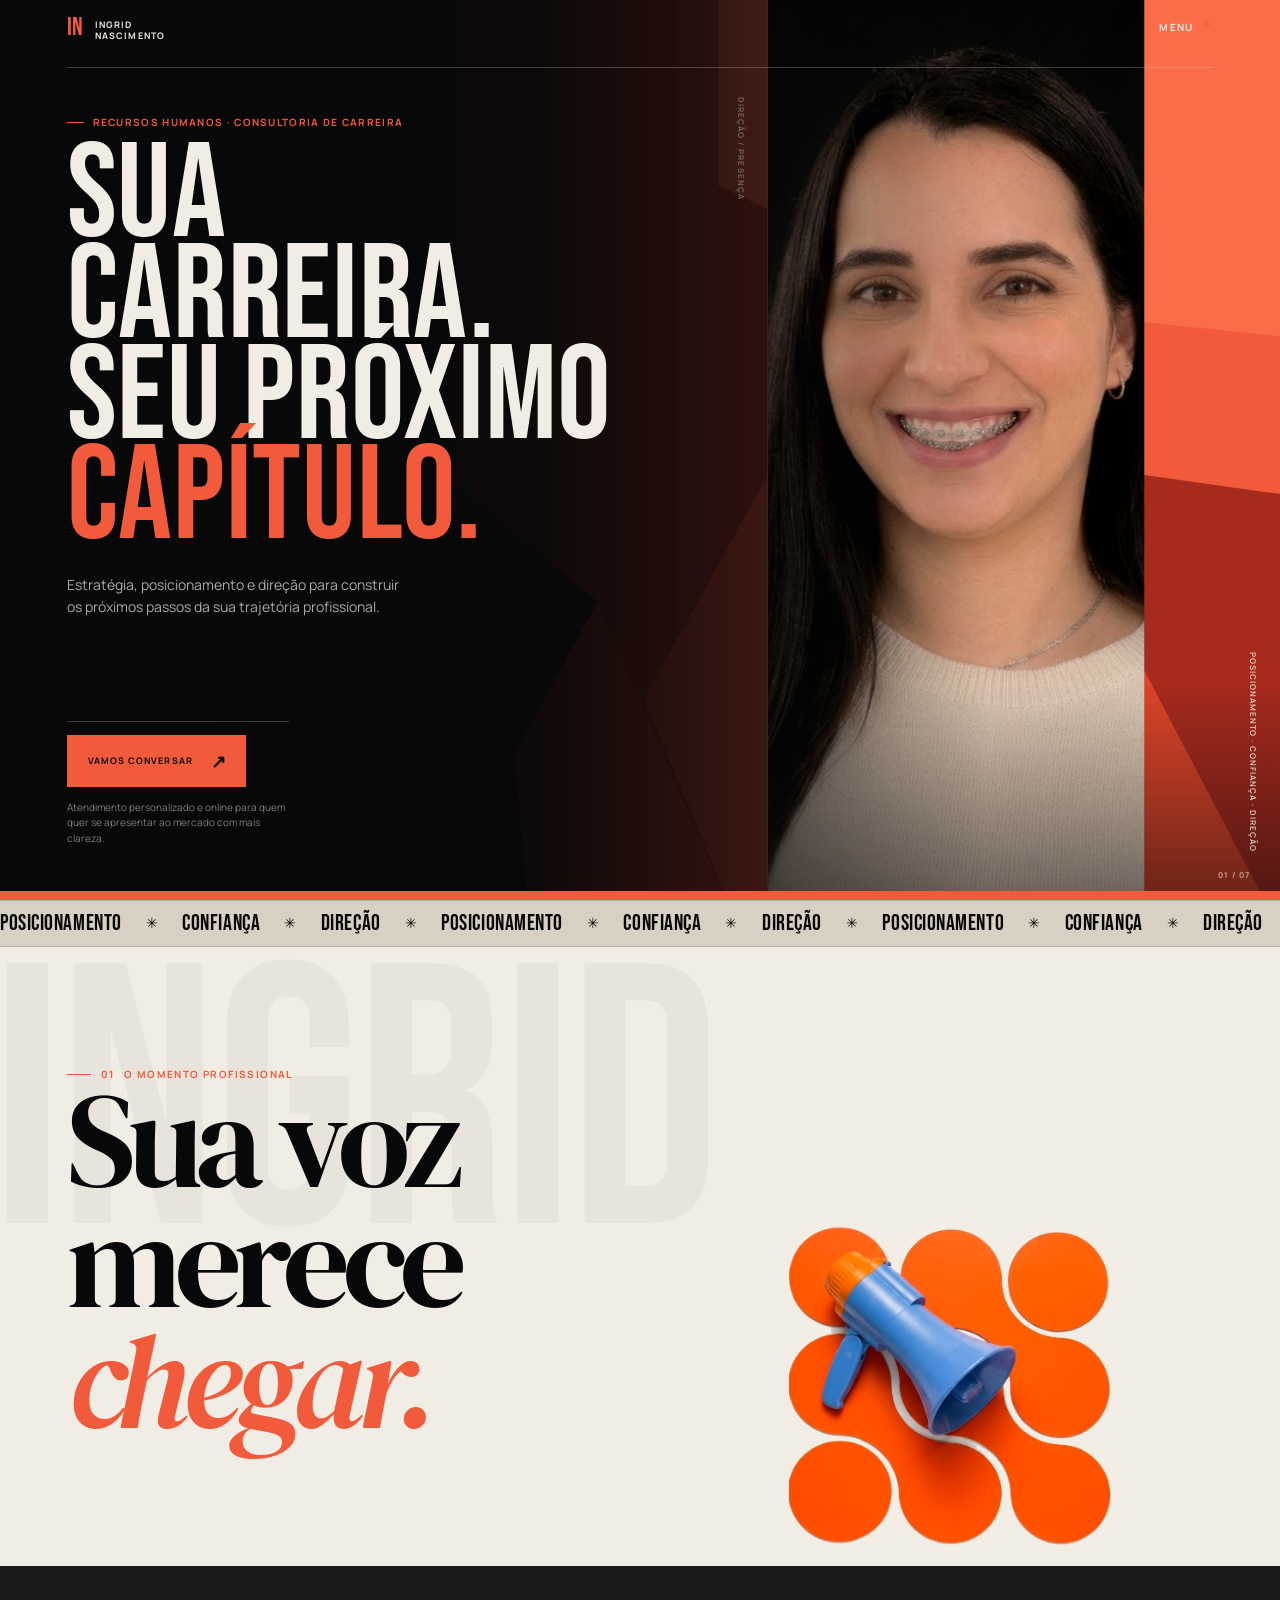
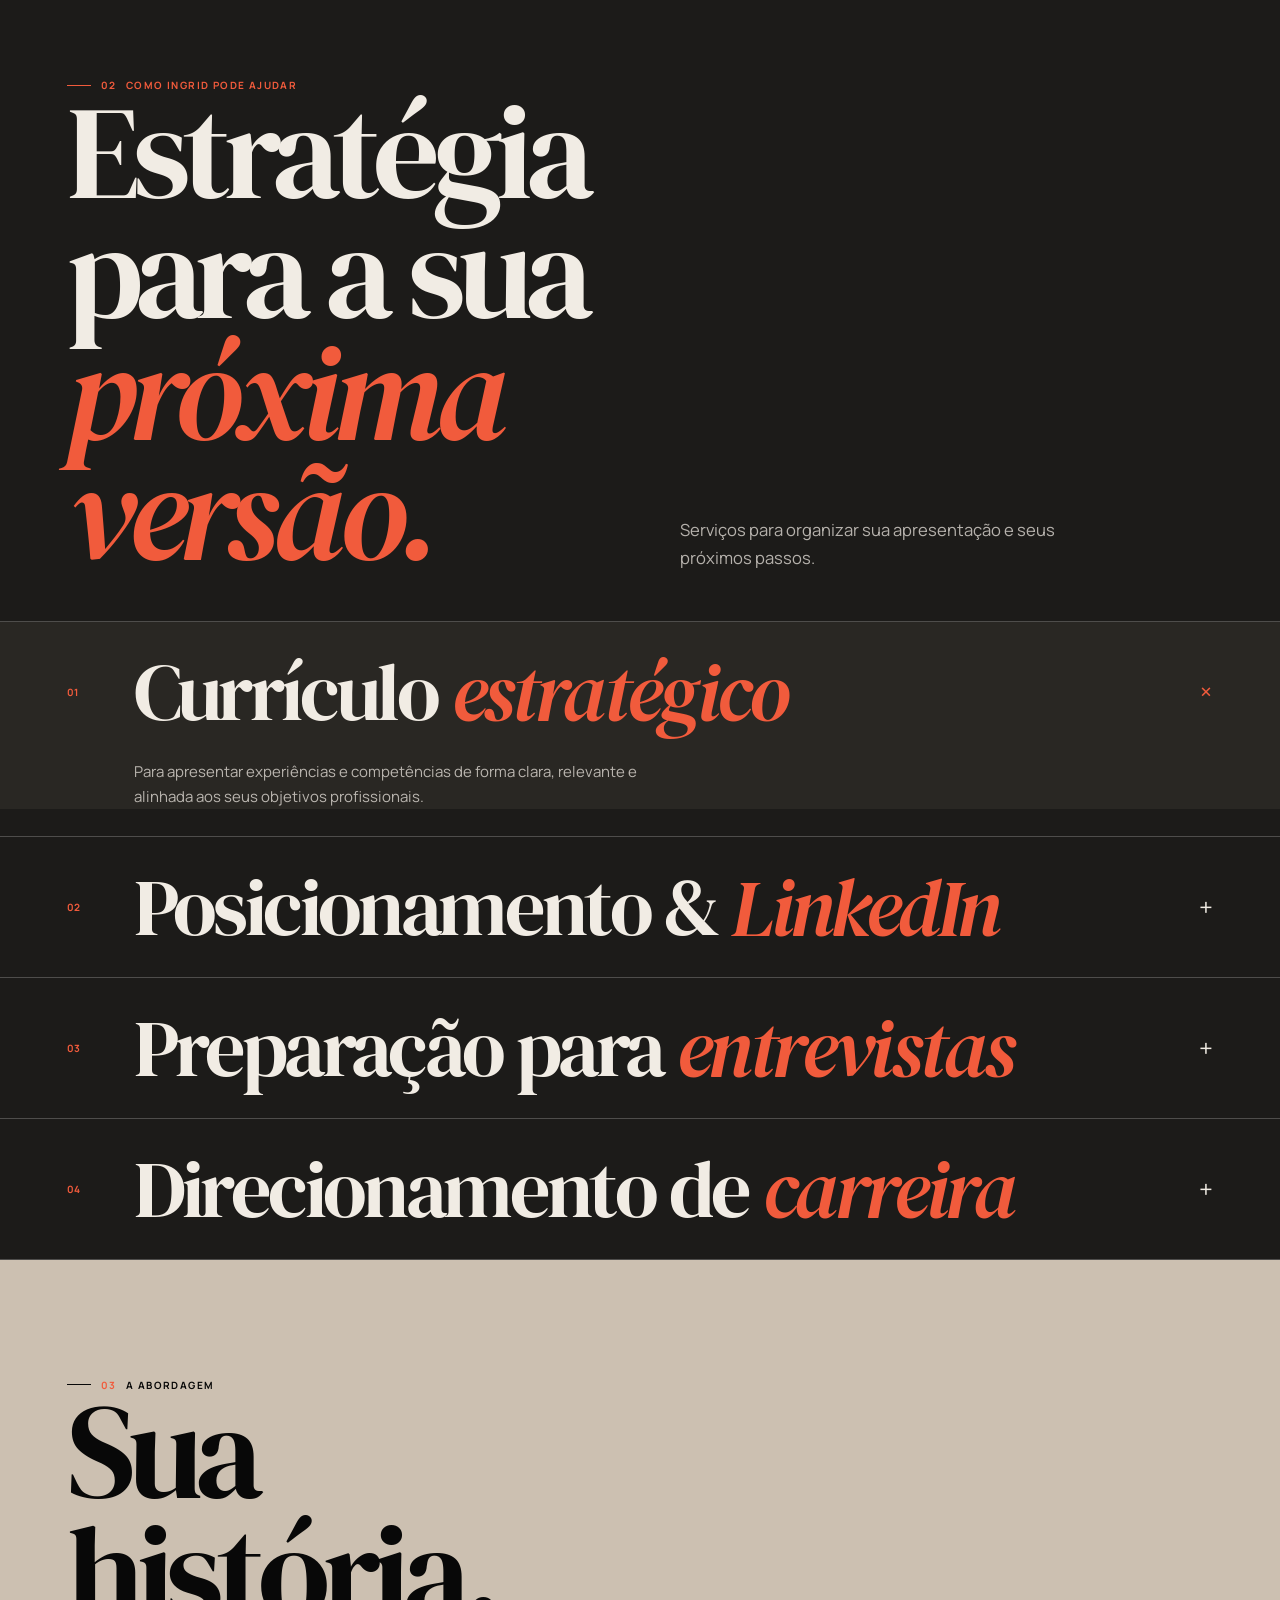
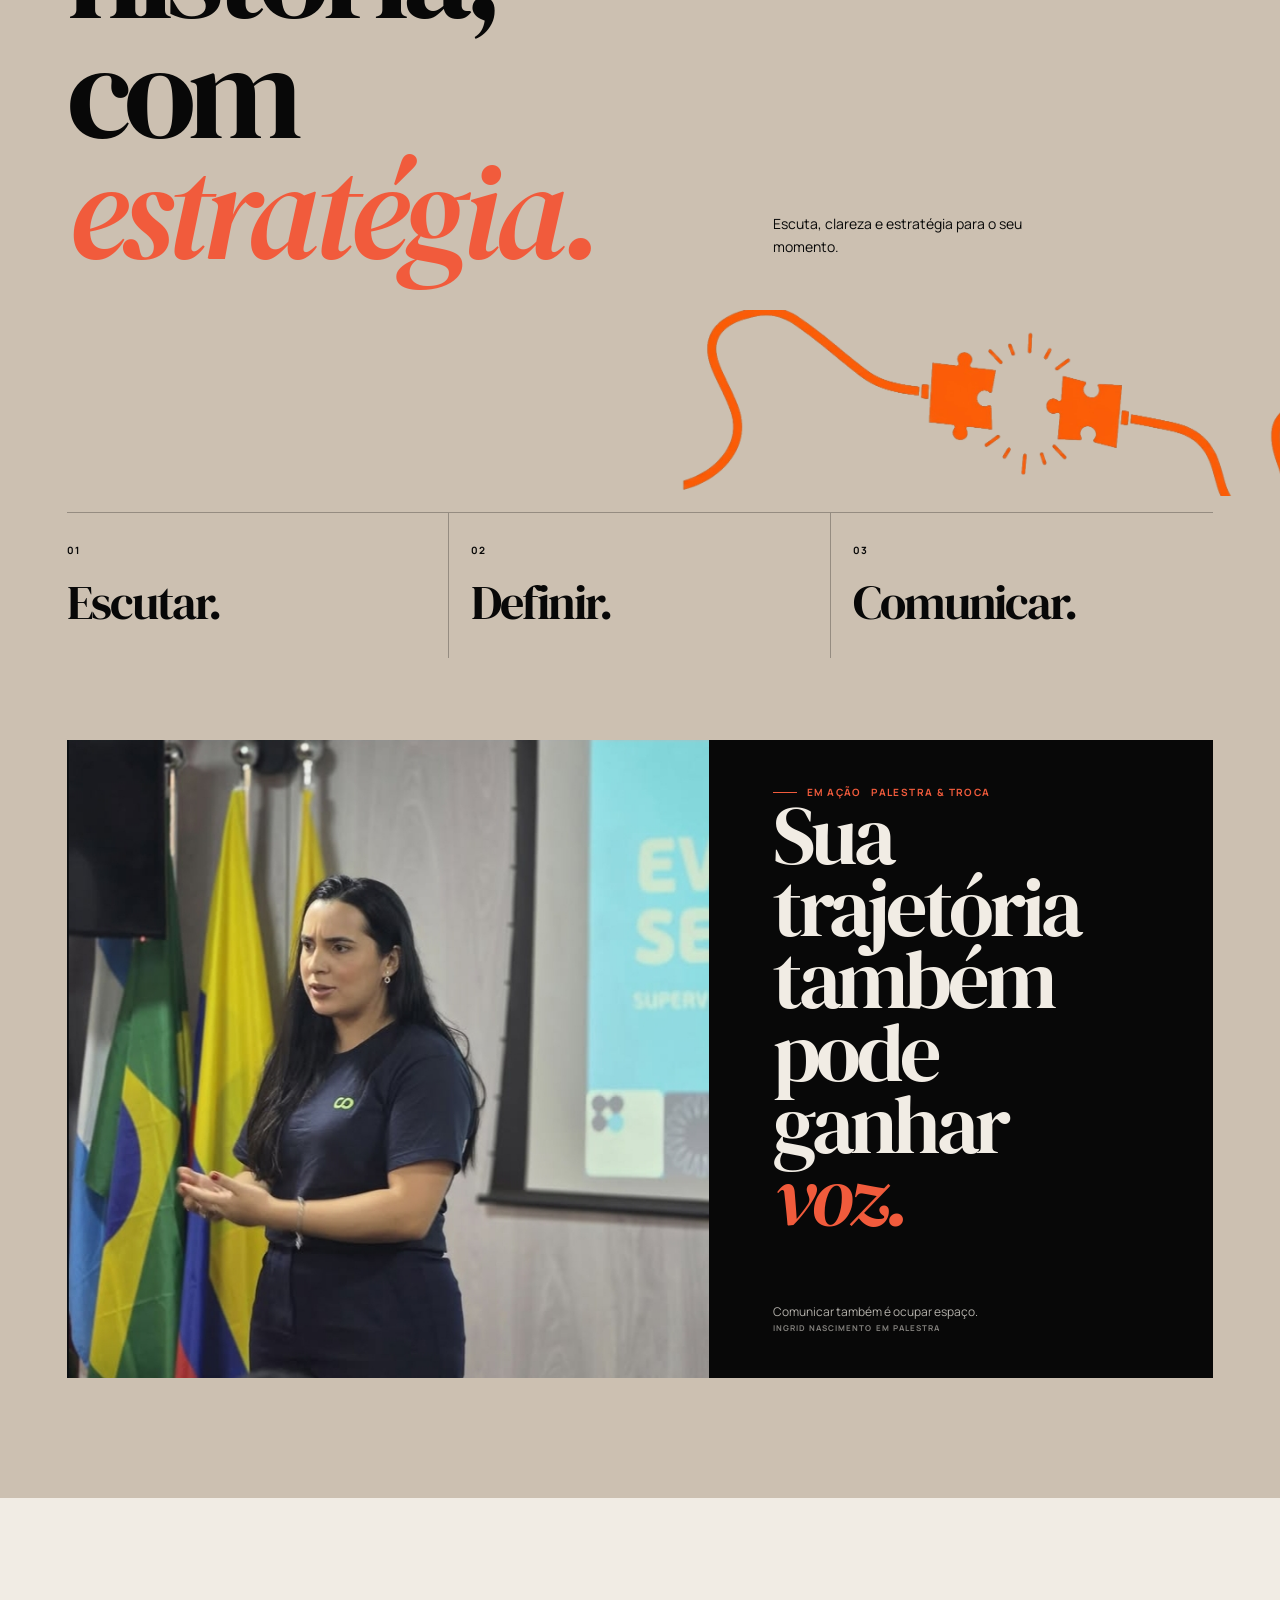
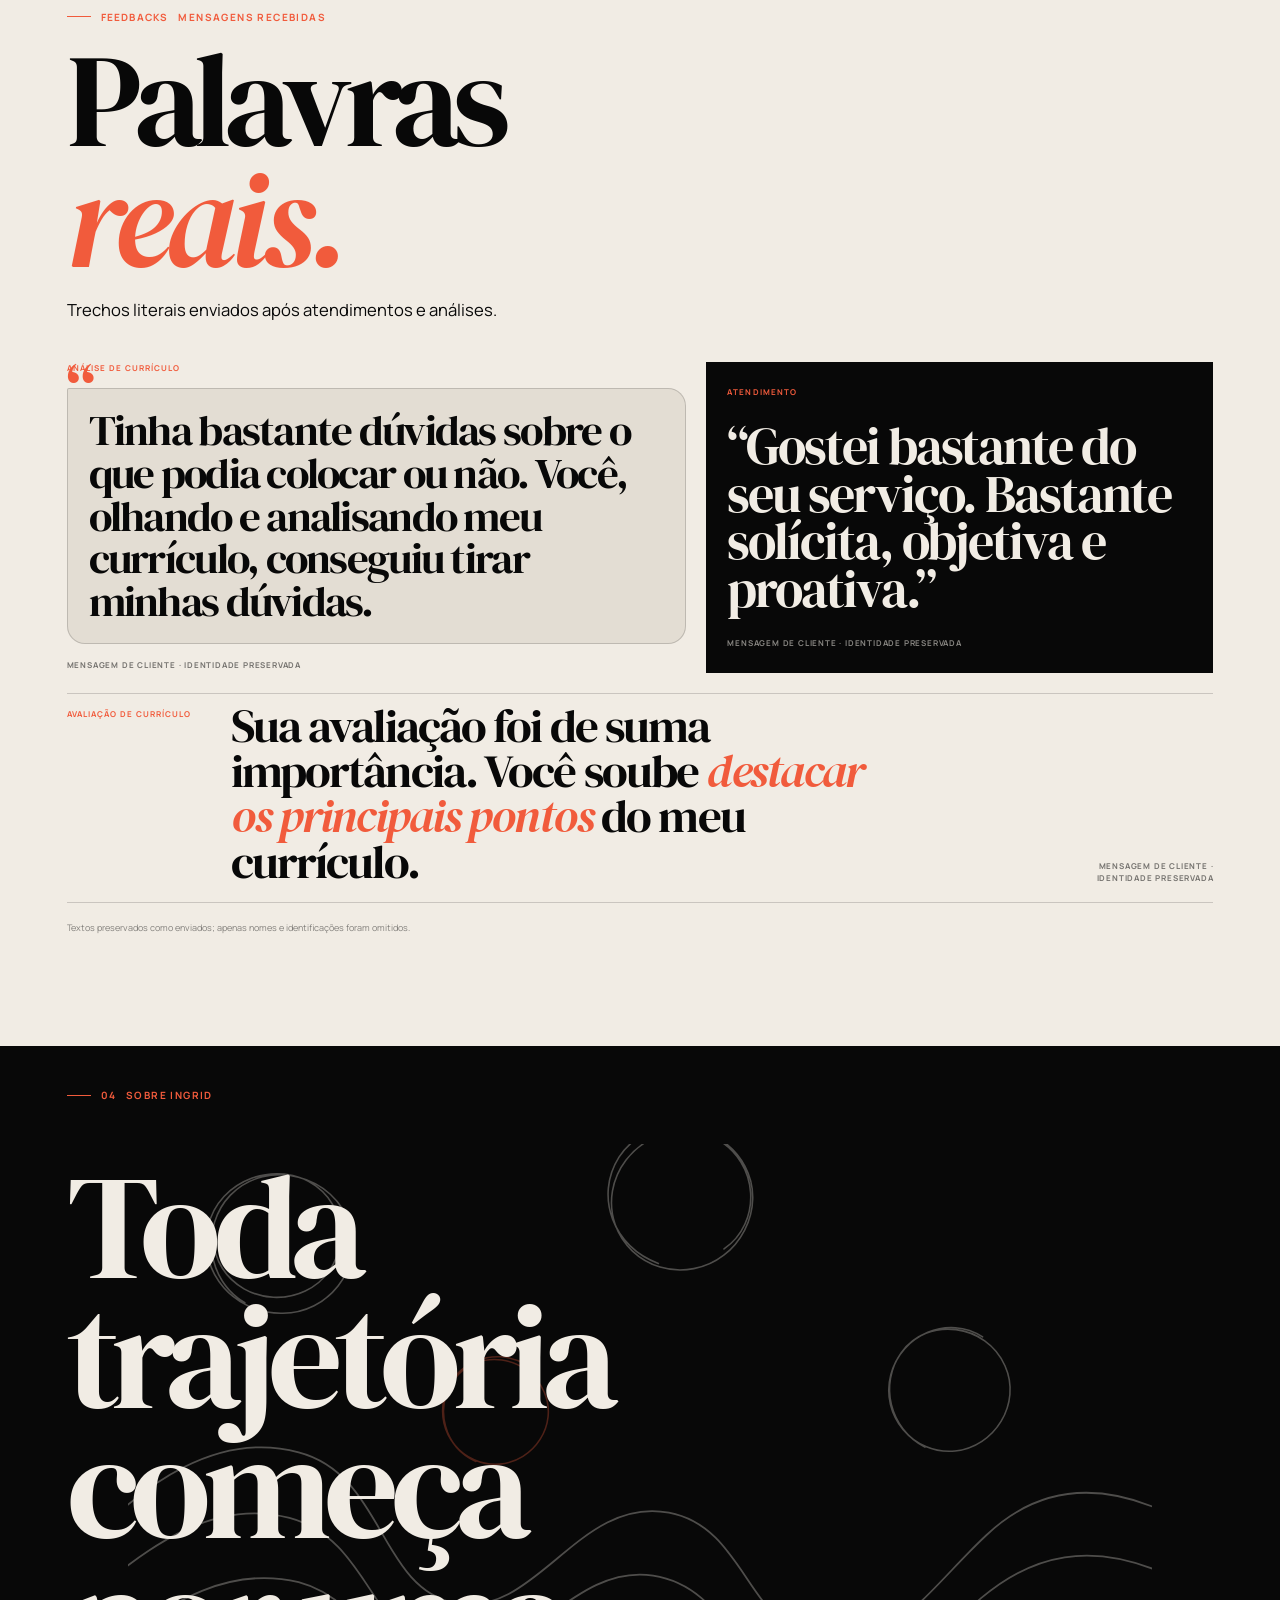
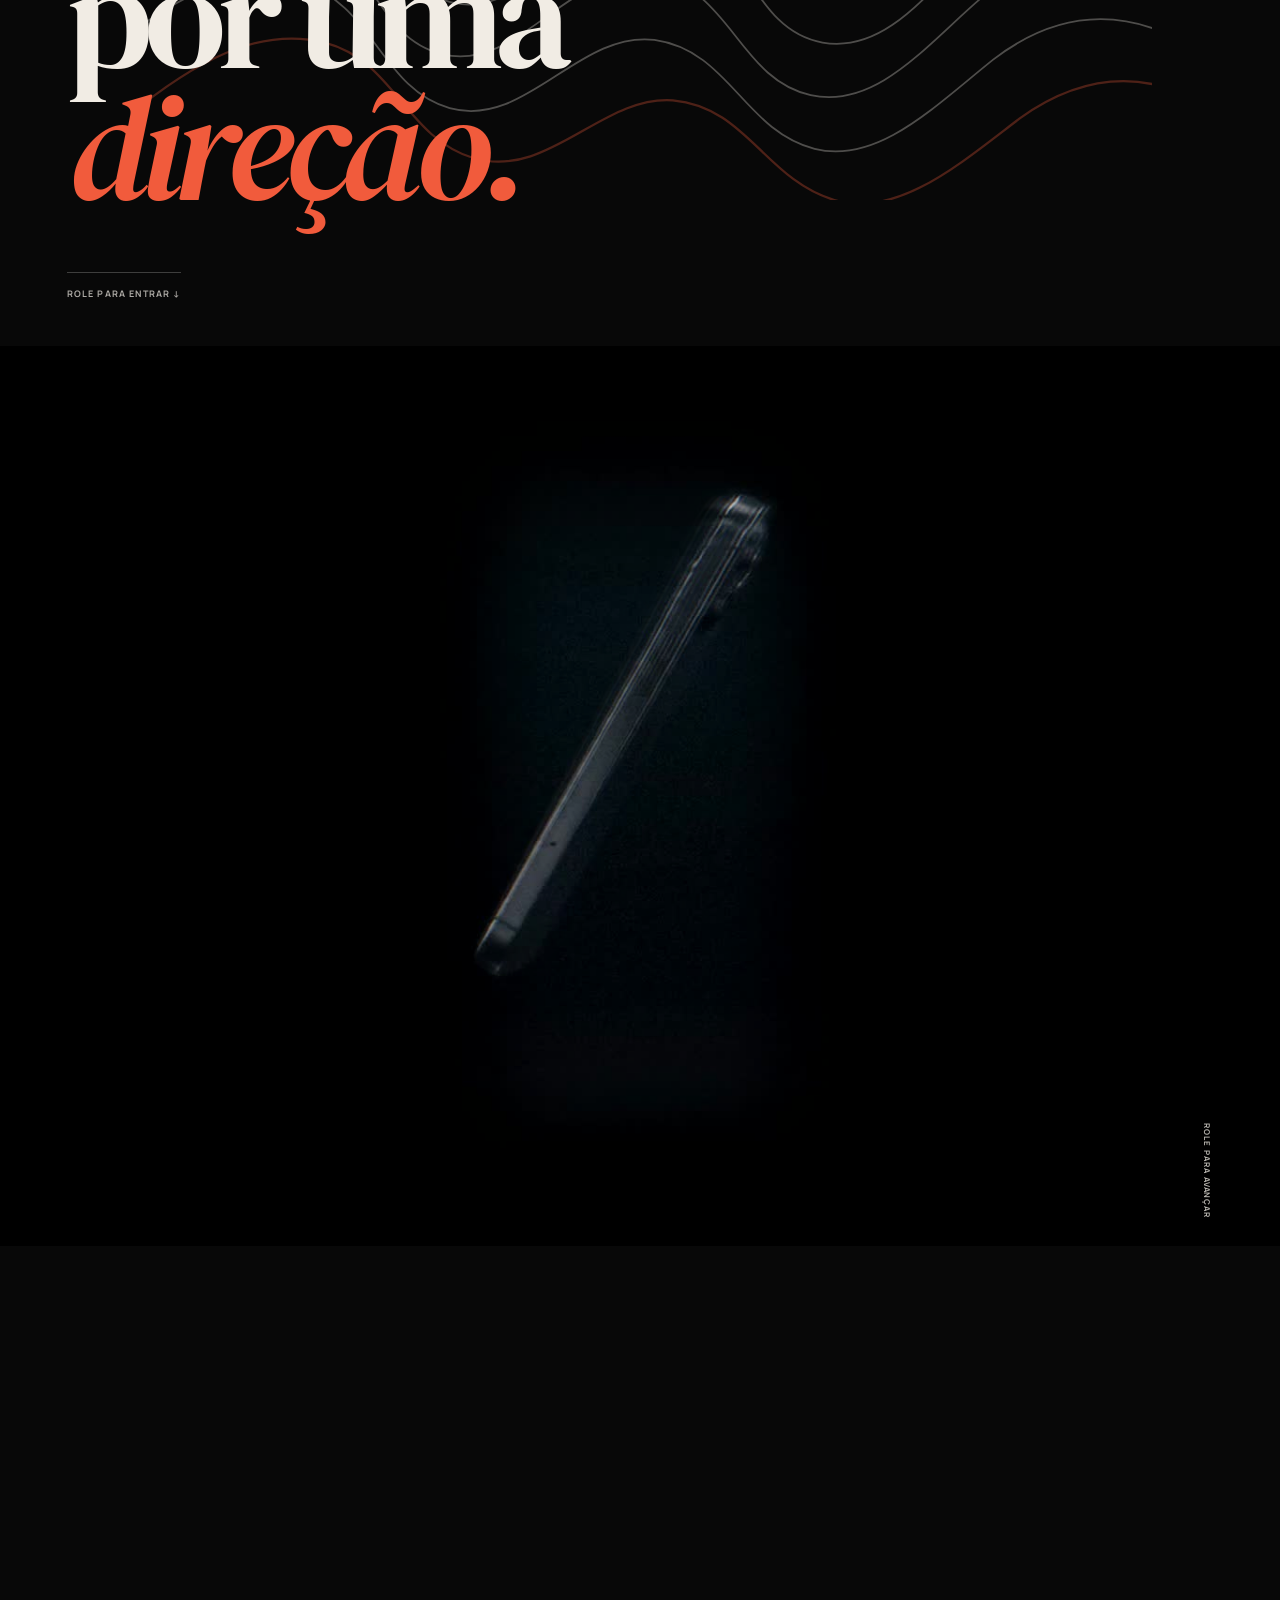
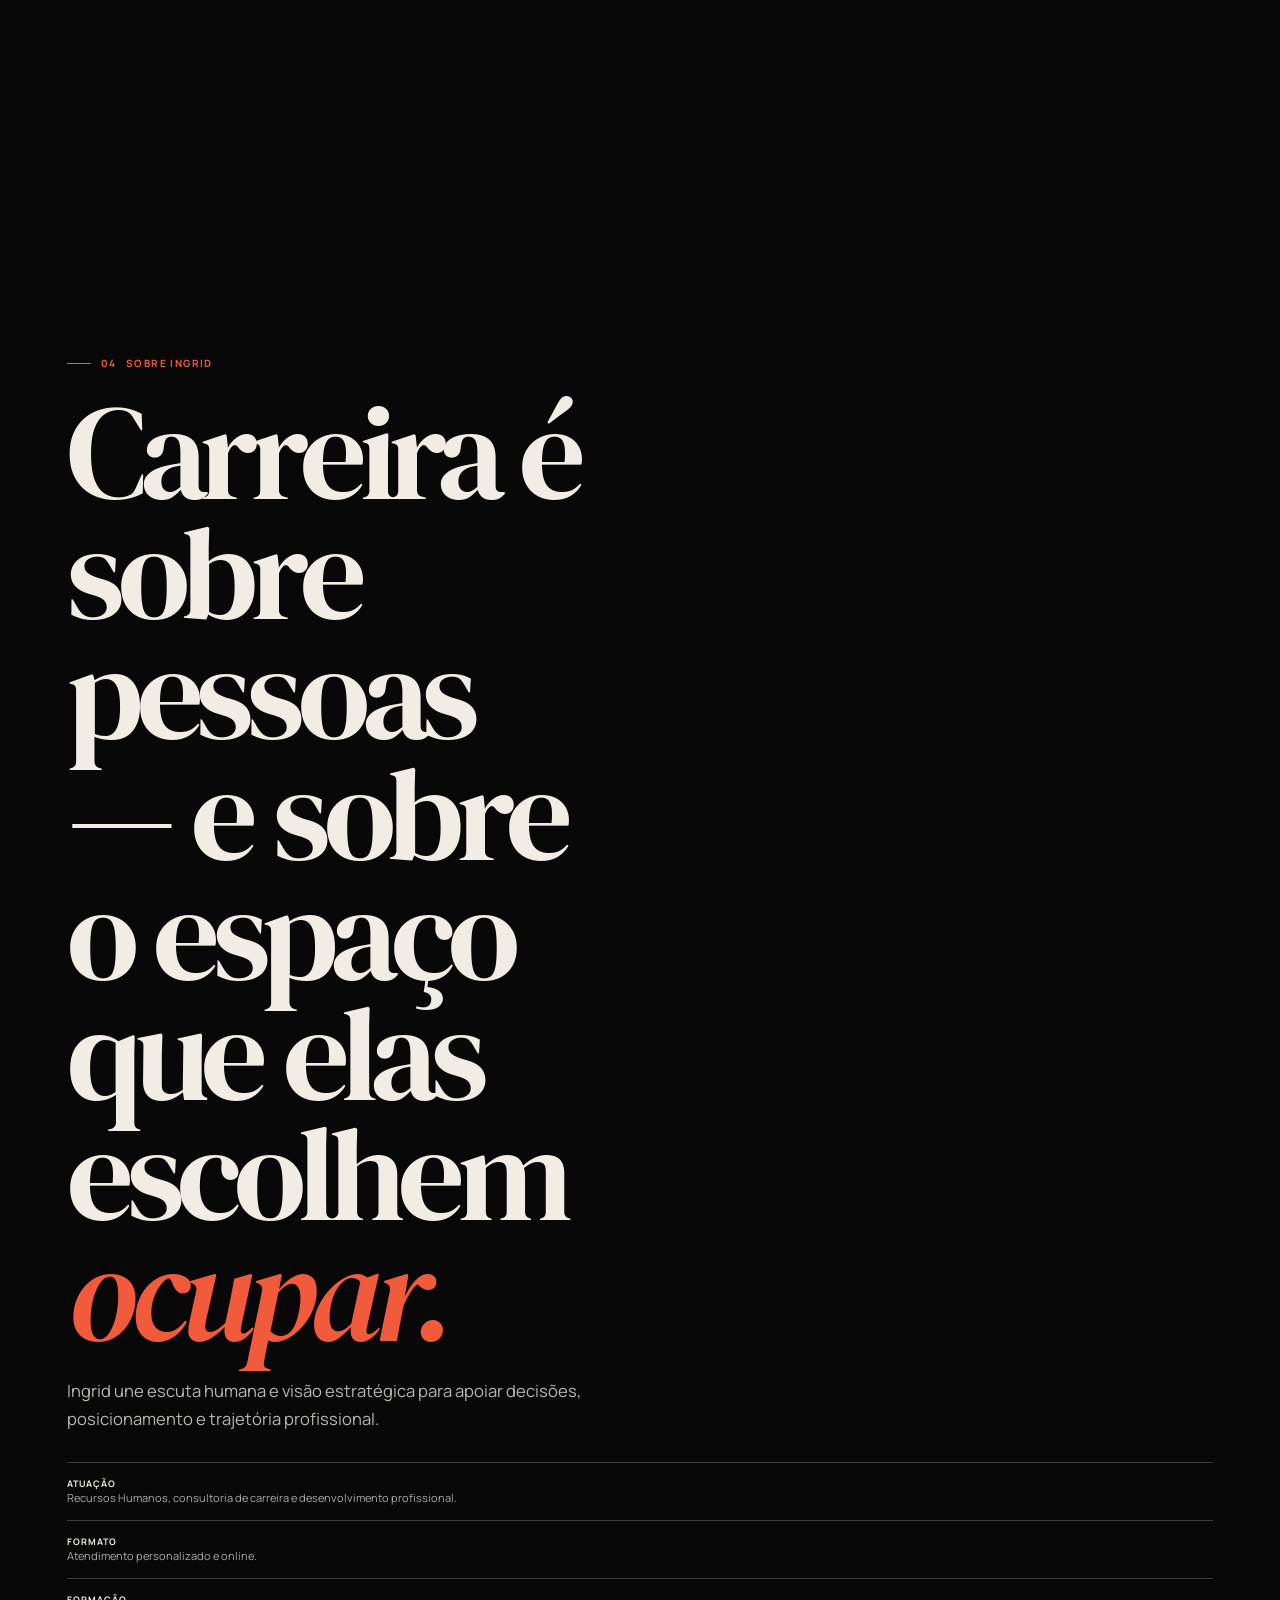
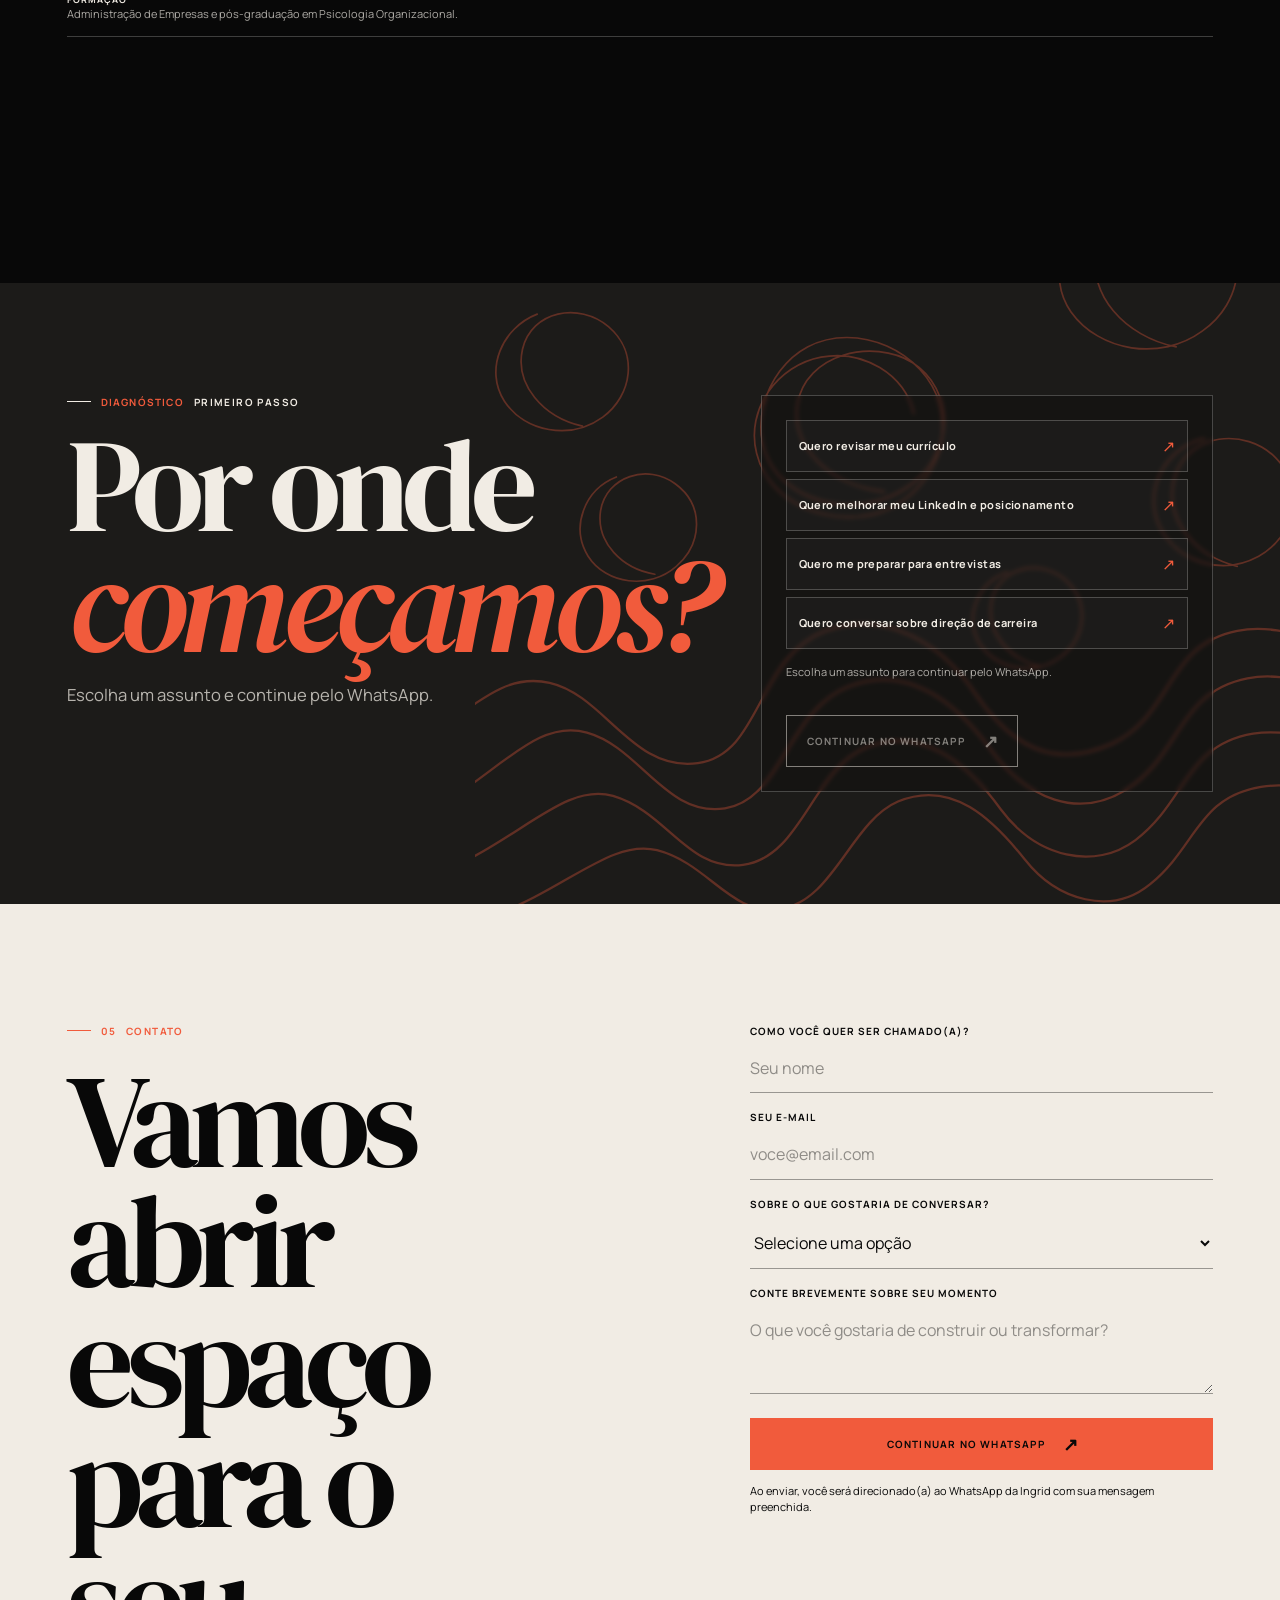
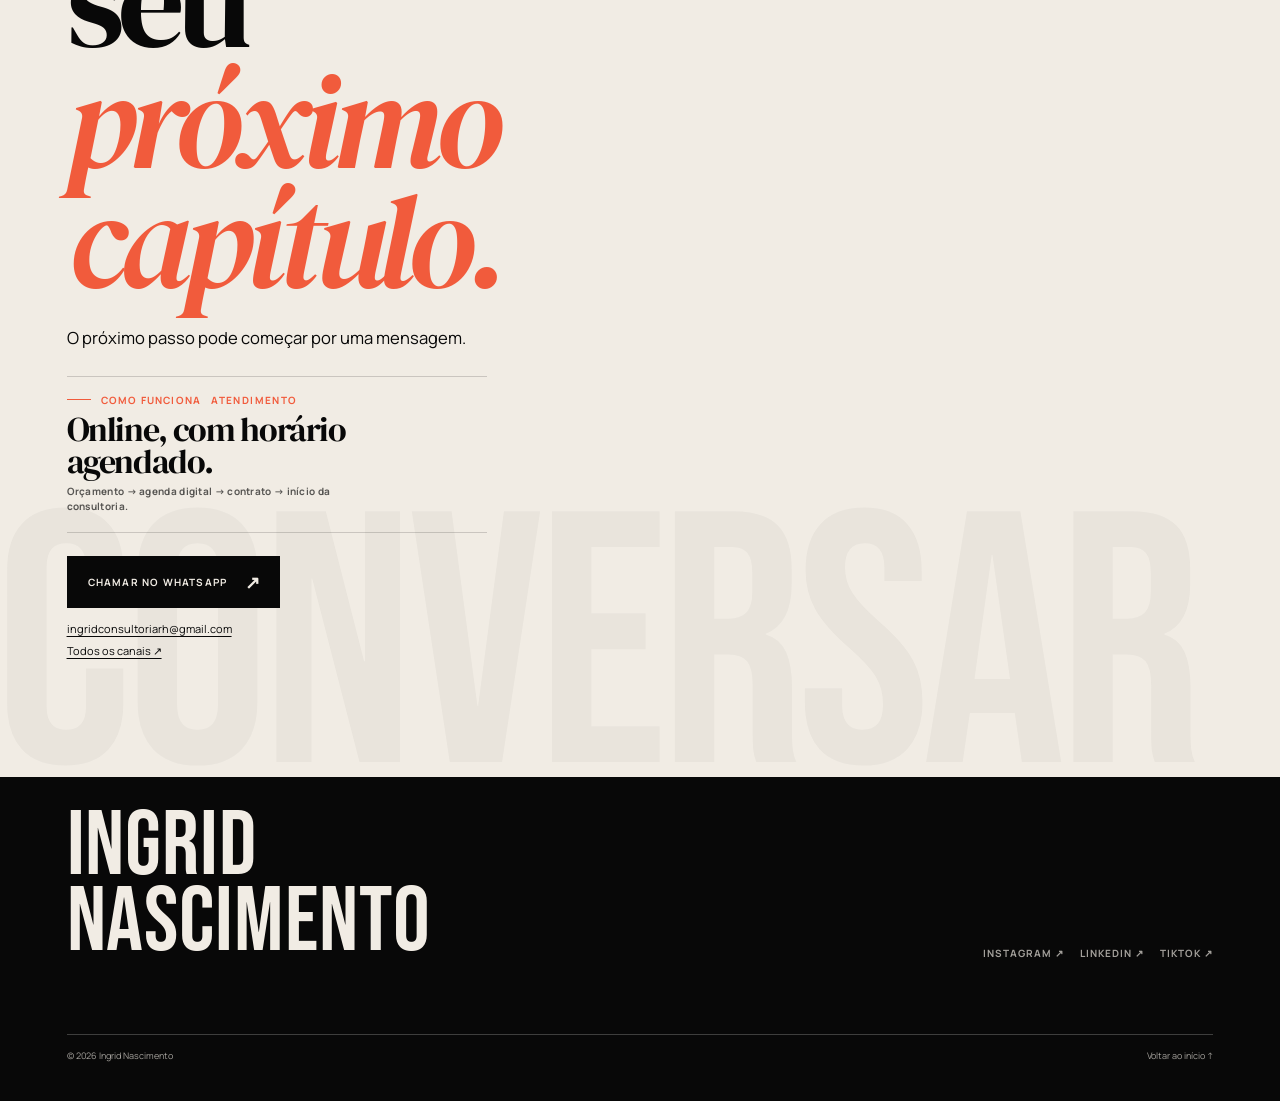
==== commit 534241b7: "Revert "Crop Ingrid portrait into structured hero" This reverts commit 0b779914c17e45ce5a7629bf5a196" ====
--- a/index.html
+++ b/index.html
@@ -104,9 +104,10 @@
 
     /* Hero: graphic editorial hierarchy — massive type, one clear action and Ingrid's portrait carrying the other half of the frame. */
     .hero { position: relative; min-height: 100vh; min-height: 100svh; display: grid; grid-template-columns: minmax(0, 57%) minmax(0, 43%); overflow: hidden; background: var(--ink); isolation: isolate; }
-    /* The reference works because type, one colour plane and portrait each own a clear zone. */
-    .hero::after { content: ""; position: absolute; z-index: 5; right: 0; bottom: 0; left: 0; height: 9px; background: var(--orange); }
-    .hero-copy { position: relative; z-index: 3; min-width: 0; display: flex; flex-direction: column; justify-content: space-between; padding: 95px 18px 42px var(--gutter); border-right: 1px solid rgba(244,240,232,.14); background: var(--ink); }
+    /* The hero uses the reference's actual construction: a black type column and one angular red/orange field behind the portrait — no decorative curves. */
+    .hero::before { content: ""; position: absolute; z-index: 0; inset: 0; background: url("assets/hero-editorial-plane.svg") 26% center / cover no-repeat; pointer-events: none; }
+    .hero::after { content: ""; position: absolute; z-index: 4; right: 0; bottom: 0; left: 0; height: 9px; background: var(--orange); }
+    .hero-copy { position: relative; z-index: 3; min-width: 0; display: flex; flex-direction: column; justify-content: space-between; padding: 95px 18px 42px var(--gutter); border-right: 1px solid rgba(244,240,232,.14); background: linear-gradient(90deg, rgba(8,8,8,1) 0%, rgba(8,8,8,.97) 70%, rgba(8,8,8,.76) 100%); }
     .hero-copy::after { content: "DIREÇÃO / PRESENÇA"; position: absolute; top: 79px; right: 8px; color: rgba(244,240,232,.34); font-size: 7px; font-weight: 900; letter-spacing: .13em; writing-mode: vertical-rl; }
     .hero-copy__intro { align-self: start; }
     .hero-label { display: flex; align-items: center; gap: 9px; margin: 0 0 17px; color: var(--orange); font-size: 8px; font-weight: 800; letter-spacing: .13em; line-height: 1.3; text-transform: uppercase; }
@@ -119,10 +120,9 @@
     .hero-action .button { background: var(--orange); color: var(--ink); font-size: 9px; }
     .hero-action .button:hover { background: var(--paper); }
     .hero-note { max-width: 25ch; margin: 13px 0 0; color: rgba(244,240,232,.51); font-size: 8px; line-height: 1.55; }
-    .hero-plane { position: absolute; z-index: 4; top: 66px; bottom: 9px; left: 52%; width: 30px; background: linear-gradient(160deg, var(--orange), #bc351f); clip-path: polygon(0 0, 100% 0, 63% 100%, 0 100%); pointer-events: none; }
-    .hero-portrait { position: relative; z-index: 2; min-height: 100%; overflow: hidden; background: #0c0c0b; }
-    .hero-portrait::before { content: ""; position: absolute; z-index: 2; inset: 0; pointer-events: none; background: linear-gradient(90deg, rgba(8,8,8,.28), transparent 40%), linear-gradient(0deg, rgba(8,8,8,.54), transparent 24%); }
-    .hero-portrait img { position: absolute; z-index: 0; top: 54px; left: 0; width: 100%; height: auto; filter: saturate(.94) contrast(1.07); }
+    .hero-portrait { position: relative; z-index: 2; min-height: 100%; overflow: hidden; background: transparent; }
+    .hero-portrait::before { content: ""; position: absolute; z-index: 2; inset: 0; pointer-events: none; background: linear-gradient(90deg, rgba(8,8,8,.45), transparent 43%), linear-gradient(0deg, rgba(8,8,8,.54), transparent 24%); }
+    .hero-portrait img { position: absolute; z-index: 0; top: 54px; left: 0; width: 200%; max-width: none; height: auto; transform: translateX(-50%); filter: saturate(.95) contrast(1.1); mix-blend-mode: lighten; }
     .portrait-label { position: absolute; z-index: 3; right: 9px; bottom: 35px; color: rgba(244,240,232,.78); font-size: 7px; font-weight: 800; letter-spacing: .12em; text-transform: uppercase; writing-mode: vertical-rl; }
     .hero-scroll { position: absolute; z-index: 5; right: 16px; bottom: 20px; color: rgba(244,240,232,.62); font-size: 8px; font-weight: 800; letter-spacing: .13em; text-transform: uppercase; }
 
@@ -310,17 +310,16 @@
     .js.is-ready .hero-portrait { opacity: 1; transform: none; }
 
     @media (min-width: 700px) {
-      .hero { grid-template-columns: minmax(0, 40%) minmax(116px, 15%) minmax(360px, 45%); }
-      .hero-copy { grid-column: 1; padding: 116px clamp(38px, 7vw, 120px) 54px var(--gutter); }
-      .hero-plane { position: relative; z-index: 1; top: auto; bottom: auto; left: auto; width: auto; display: block; grid-column: 2; min-height: 100%; clip-path: polygon(0 0, 100% 0, 72% 100%, 0 100%); }
-      .hero-portrait { grid-column: 3; }
-      .hero-portrait img { top: 0; width: 100%; height: 100%; object-fit: cover; object-position: center top; }
+      .hero { grid-template-columns: minmax(0, 60%) minmax(360px, 40%); }
+      .hero::before { background-position: center; }
+      .hero-copy { padding: 116px clamp(38px, 7vw, 120px) 54px var(--gutter); }
       .hero-copy::after { top: 97px; right: 20px; font-size: 8px; }
       .hero-label { max-width: none; font-size: 10px; }
       .hero-title { font-size: clamp(105px, 10.5vw, 188px); }
       .hero-summary { max-width: 38ch; font-size: 14px; }
       .hero-action { max-width: 290px; }
       .hero-note { max-width: 37ch; font-size: 10px; }
+      .hero-portrait img { top: 0; width: auto; height: 150%; transform: translateX(-50%); }
       .portrait-label { right: 21px; bottom: 48px; font-size: 8px; }
       .hero-scroll { right: 30px; }
       .challenge { padding-top: 120px; padding-bottom: 125px; }
@@ -441,9 +440,8 @@
           <p class="hero-note">Atendimento personalizado e online para quem quer se apresentar ao mercado com mais clareza.</p>
         </div>
       </div>
-      <div class="hero-plane" aria-hidden="true"></div>
       <div class="hero-portrait" aria-label="Retrato de Ingrid Nascimento">
-        <img src="assets/ingrid-hero-crop.jpg" alt="Ingrid Nascimento sorrindo" fetchpriority="high">
+        <img src="assets/ingrid-original.jpg" alt="Ingrid Nascimento sorrindo" fetchpriority="high">
         <span class="portrait-label">Posicionamento · confiança · direção</span>
       </div>
       <span class="hero-scroll" aria-hidden="true">01 / 07</span>
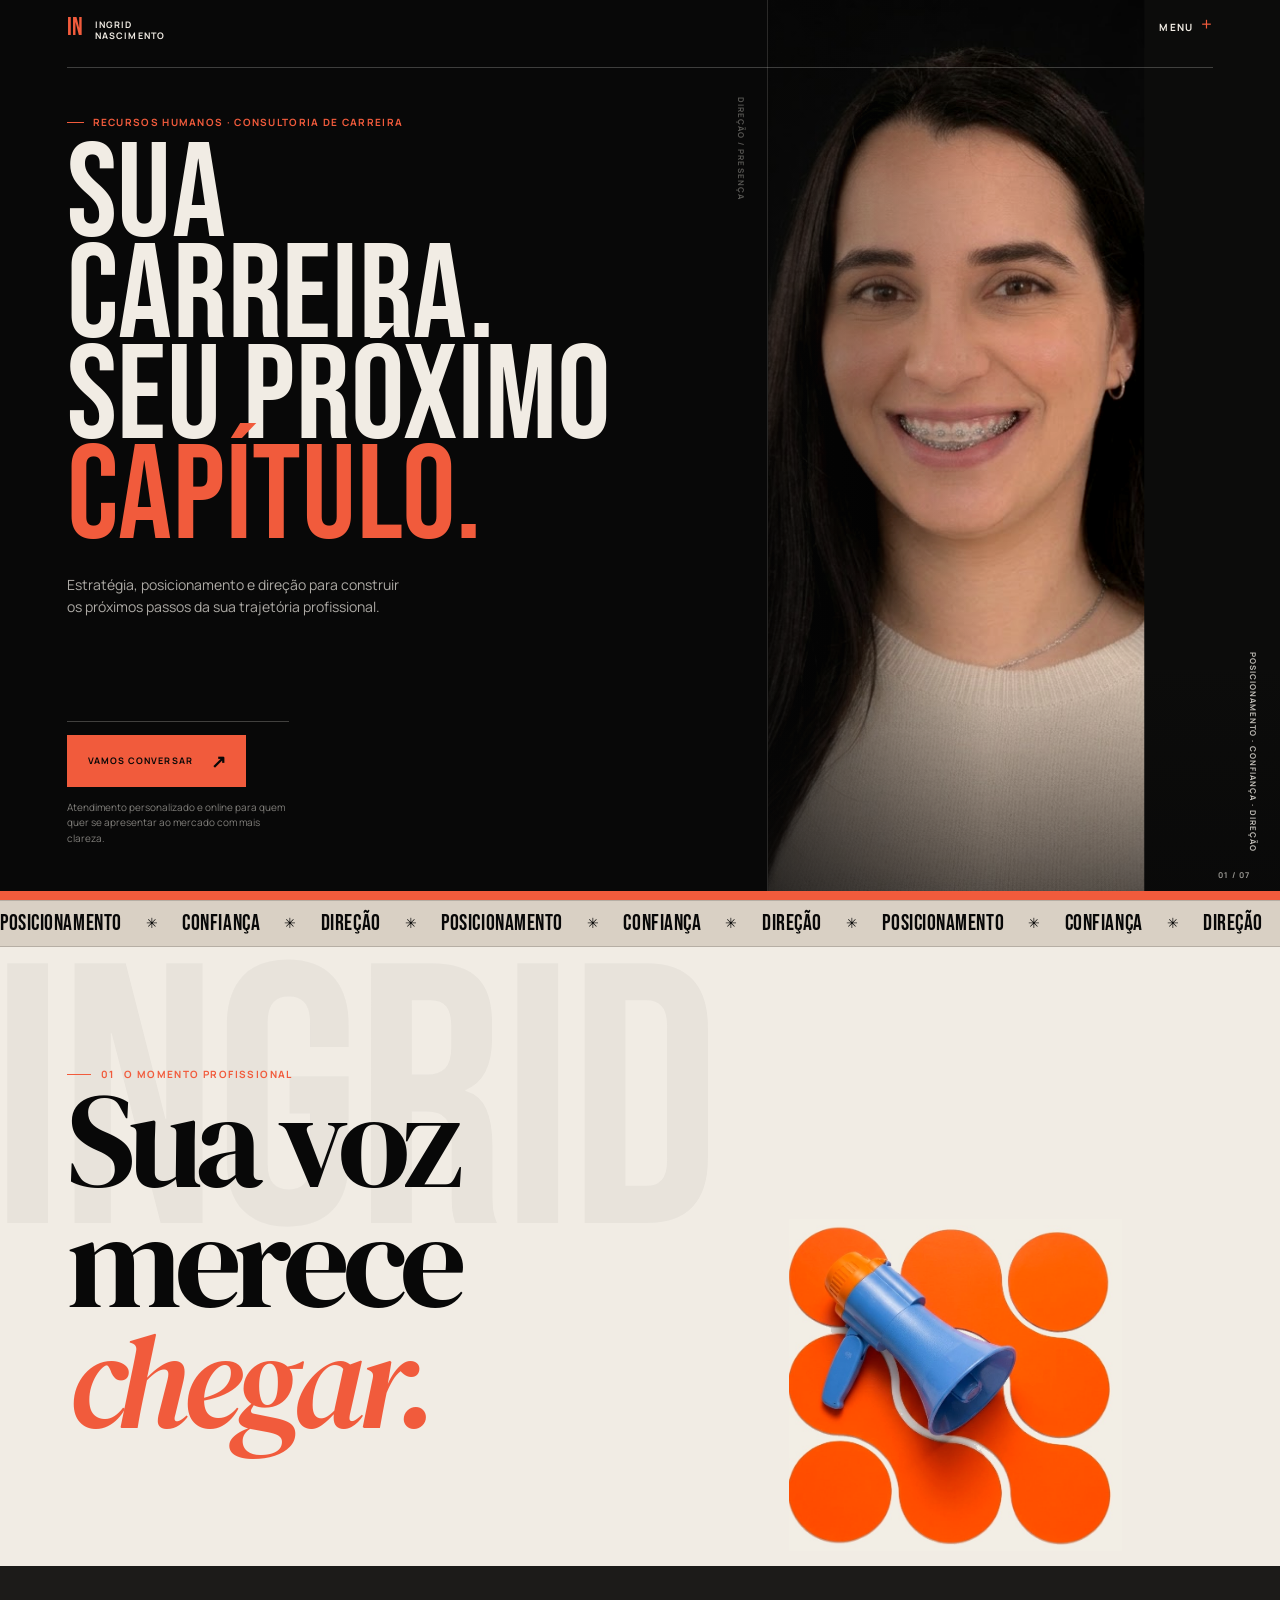
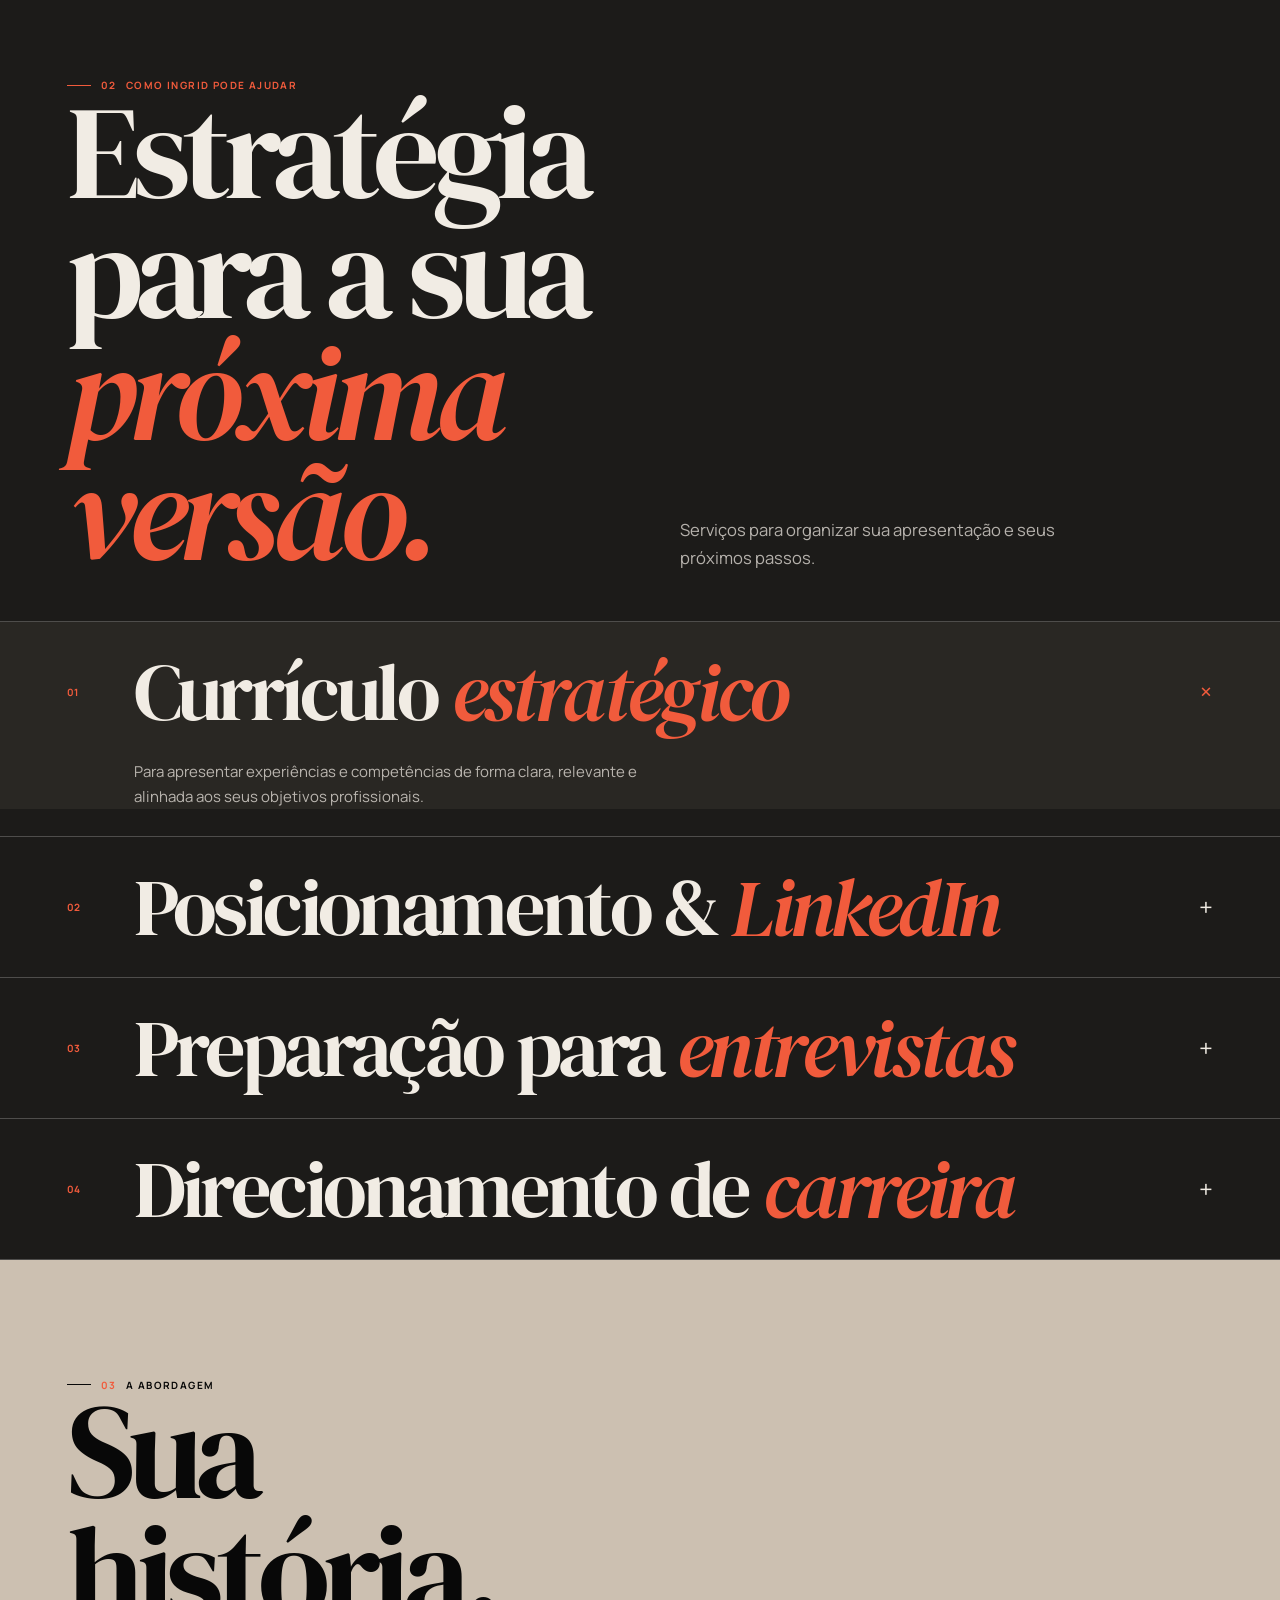
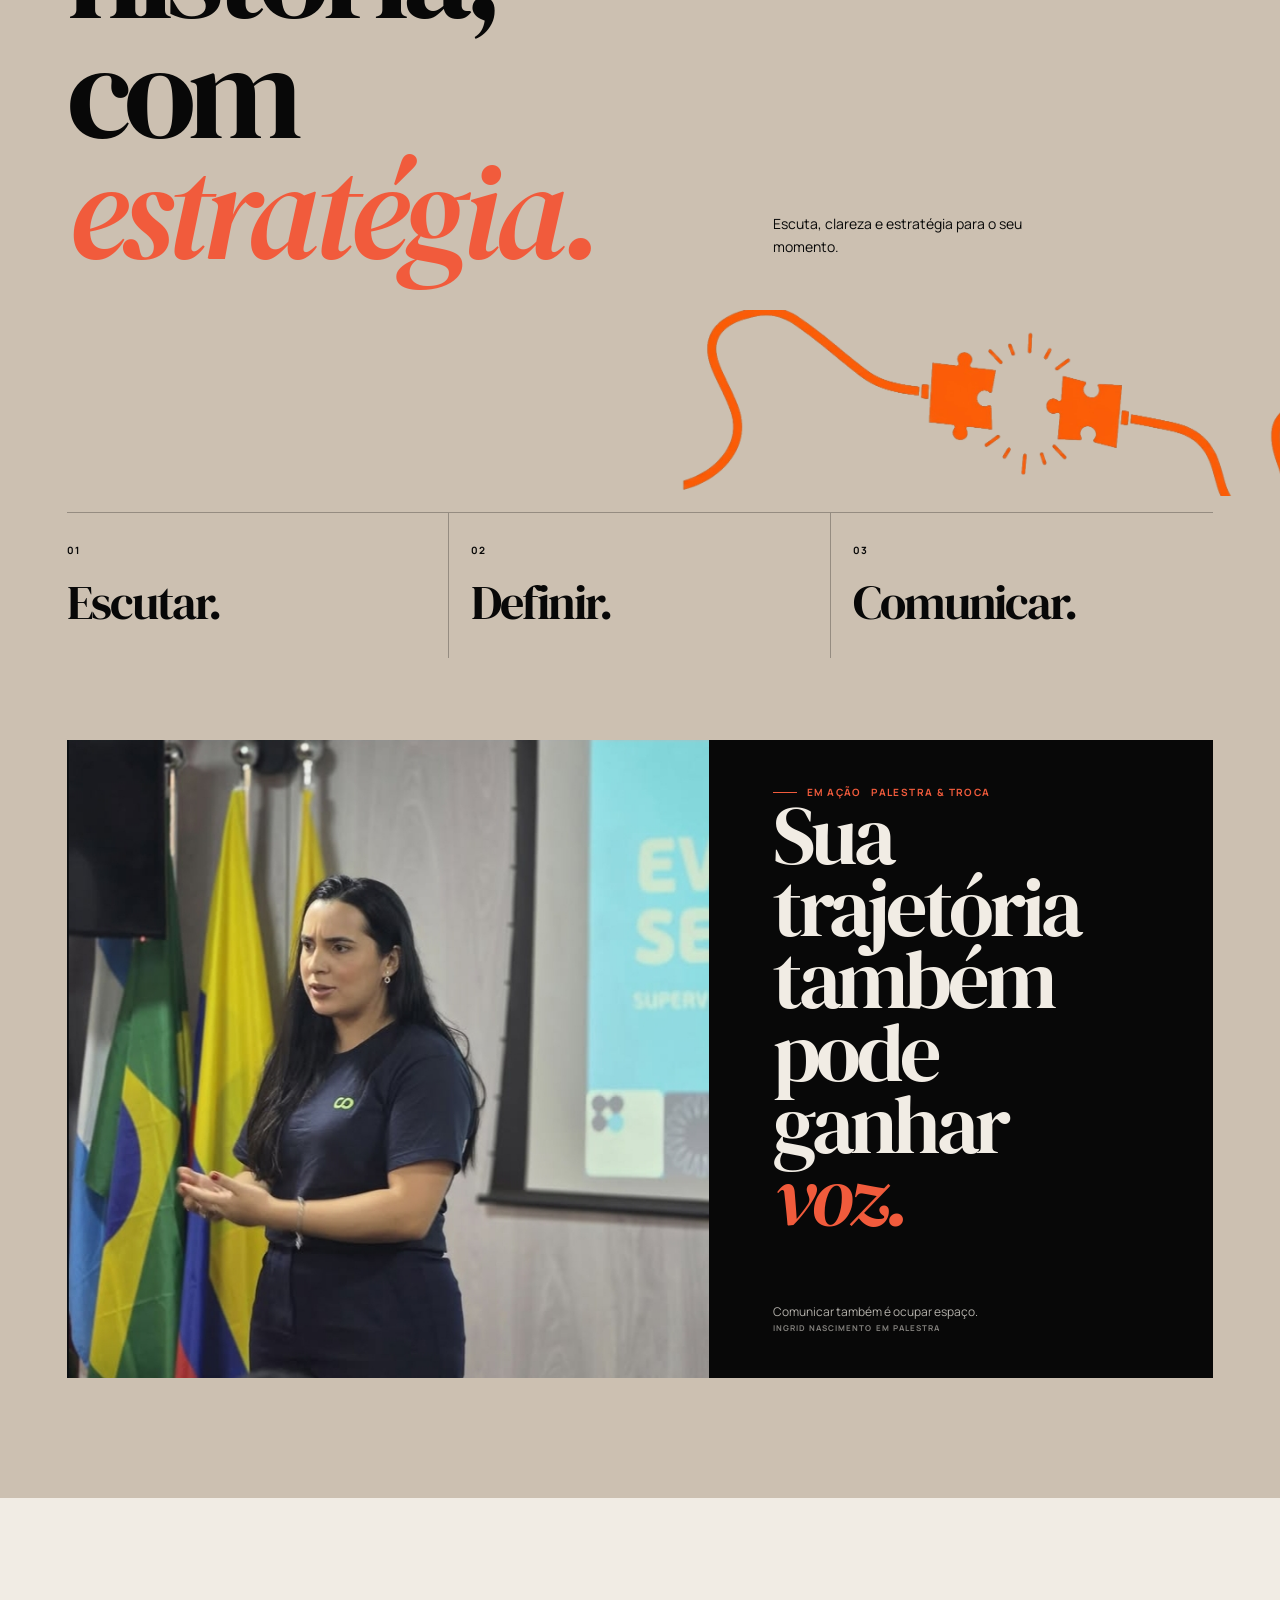
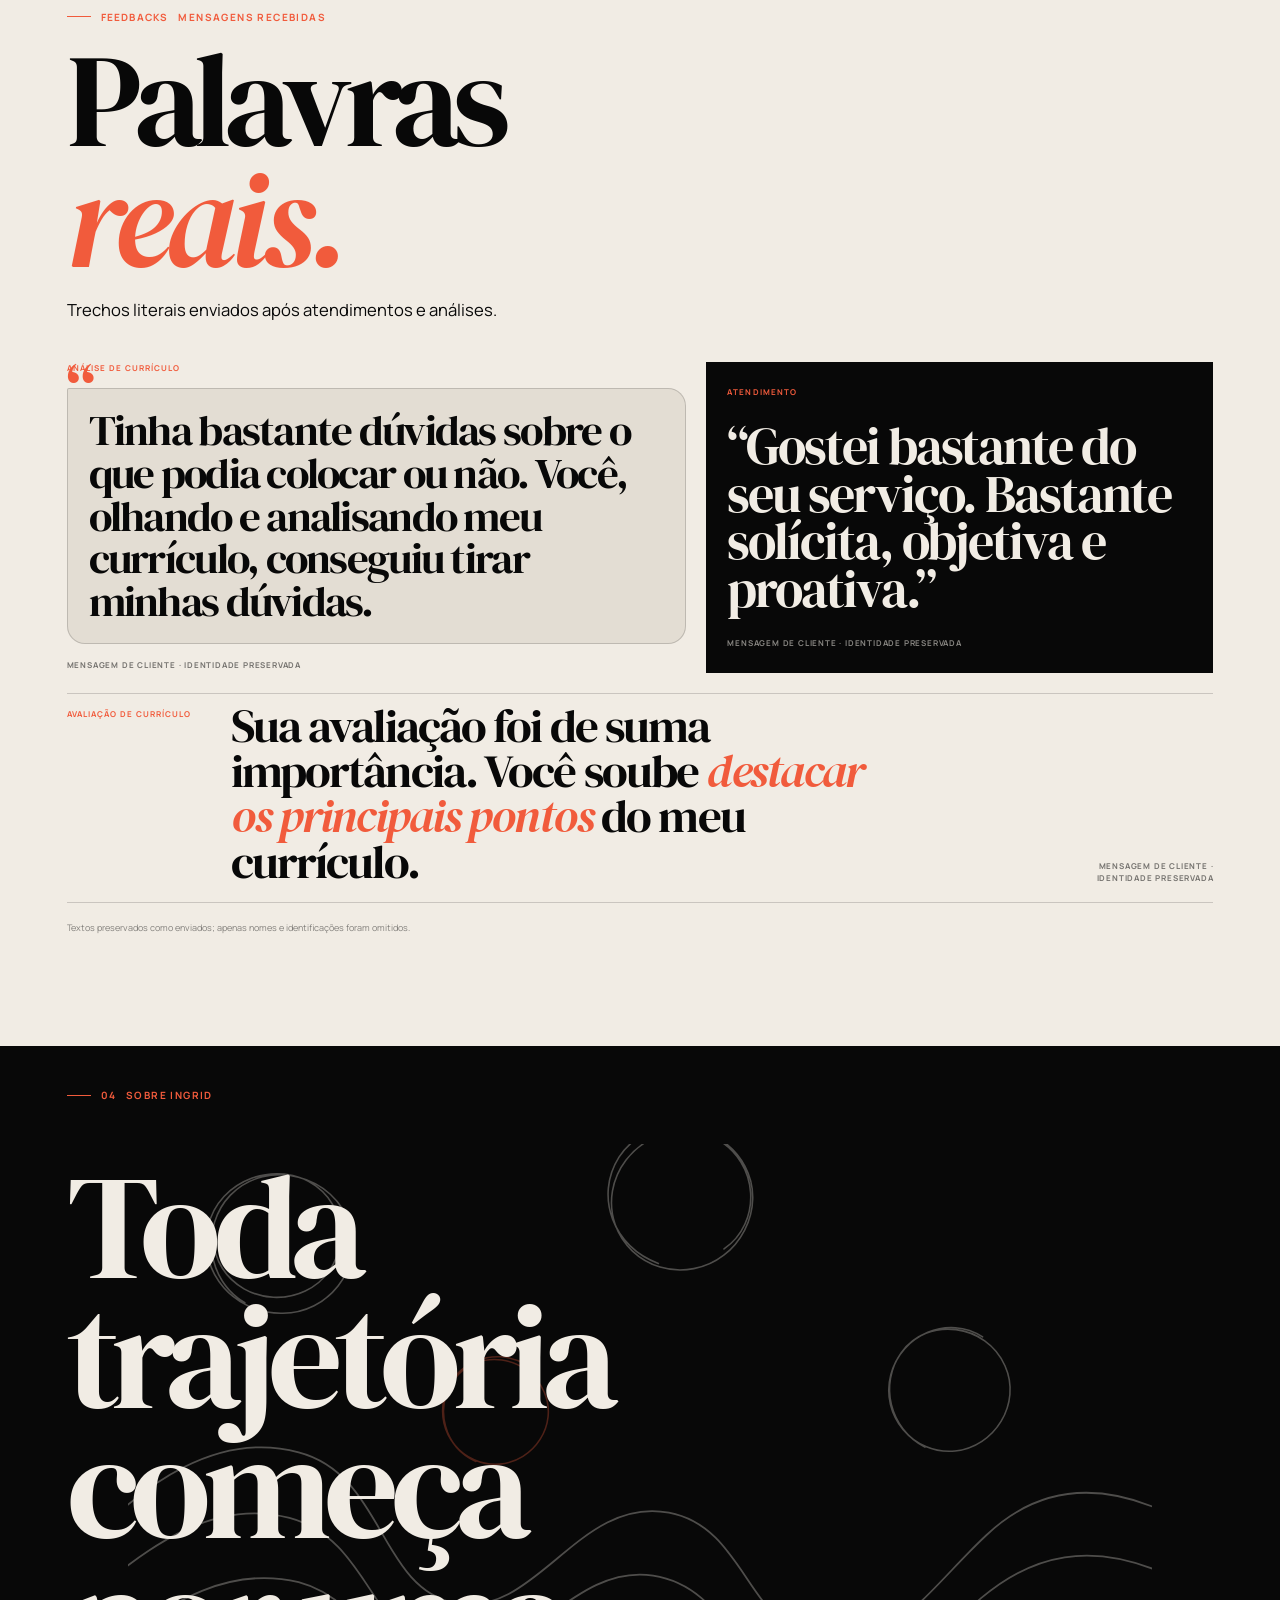
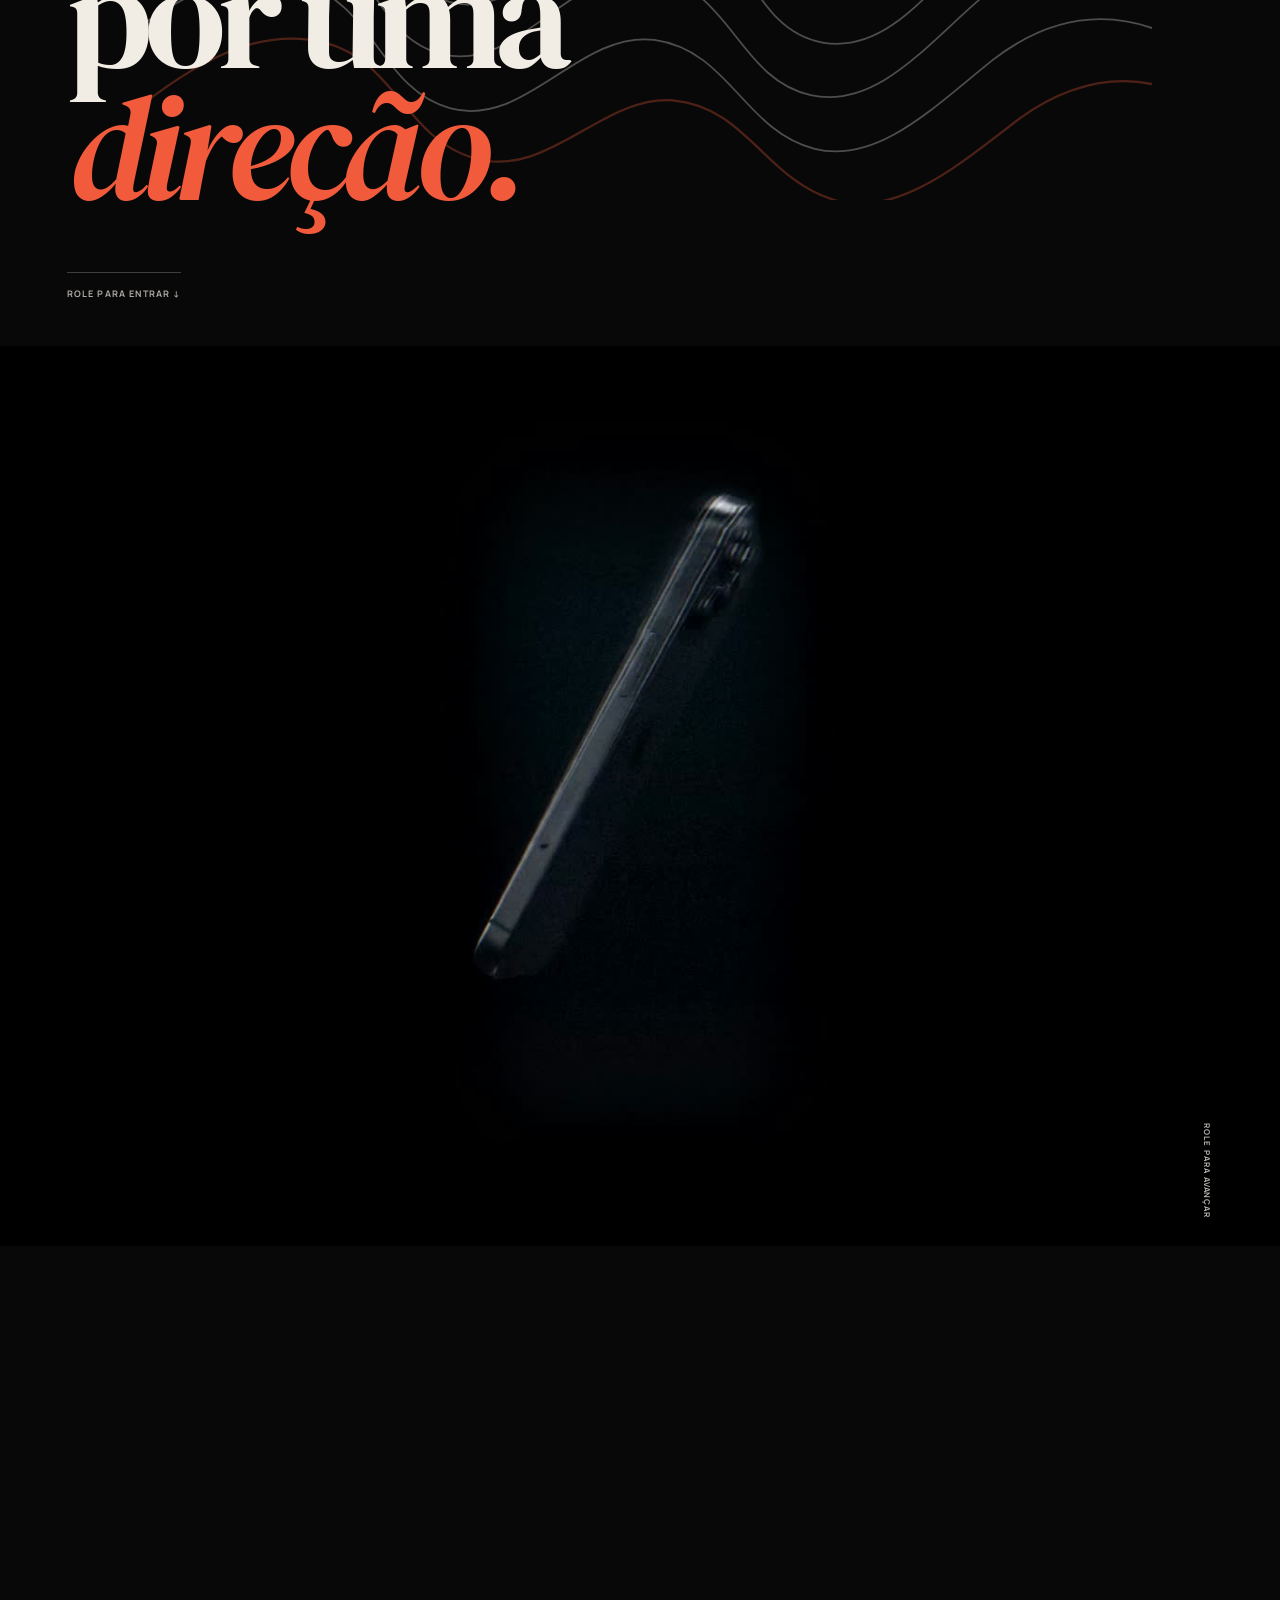
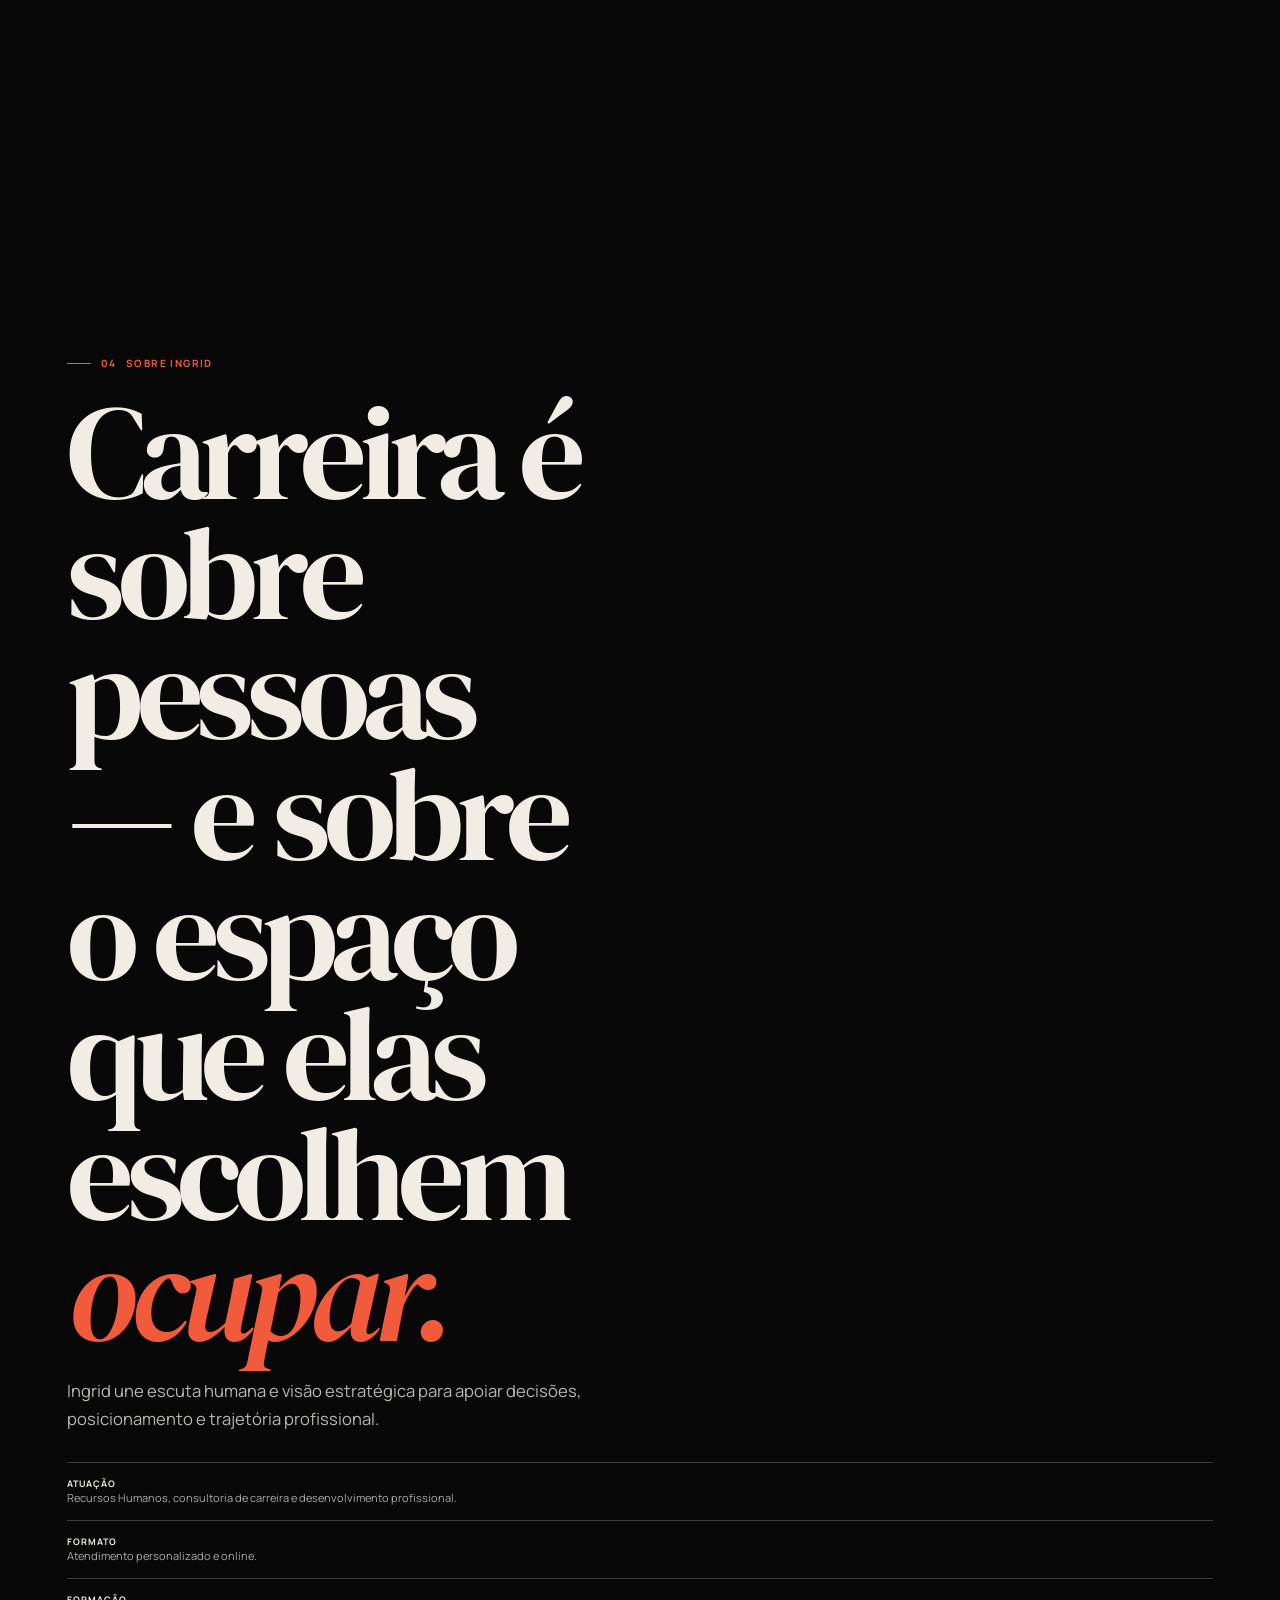
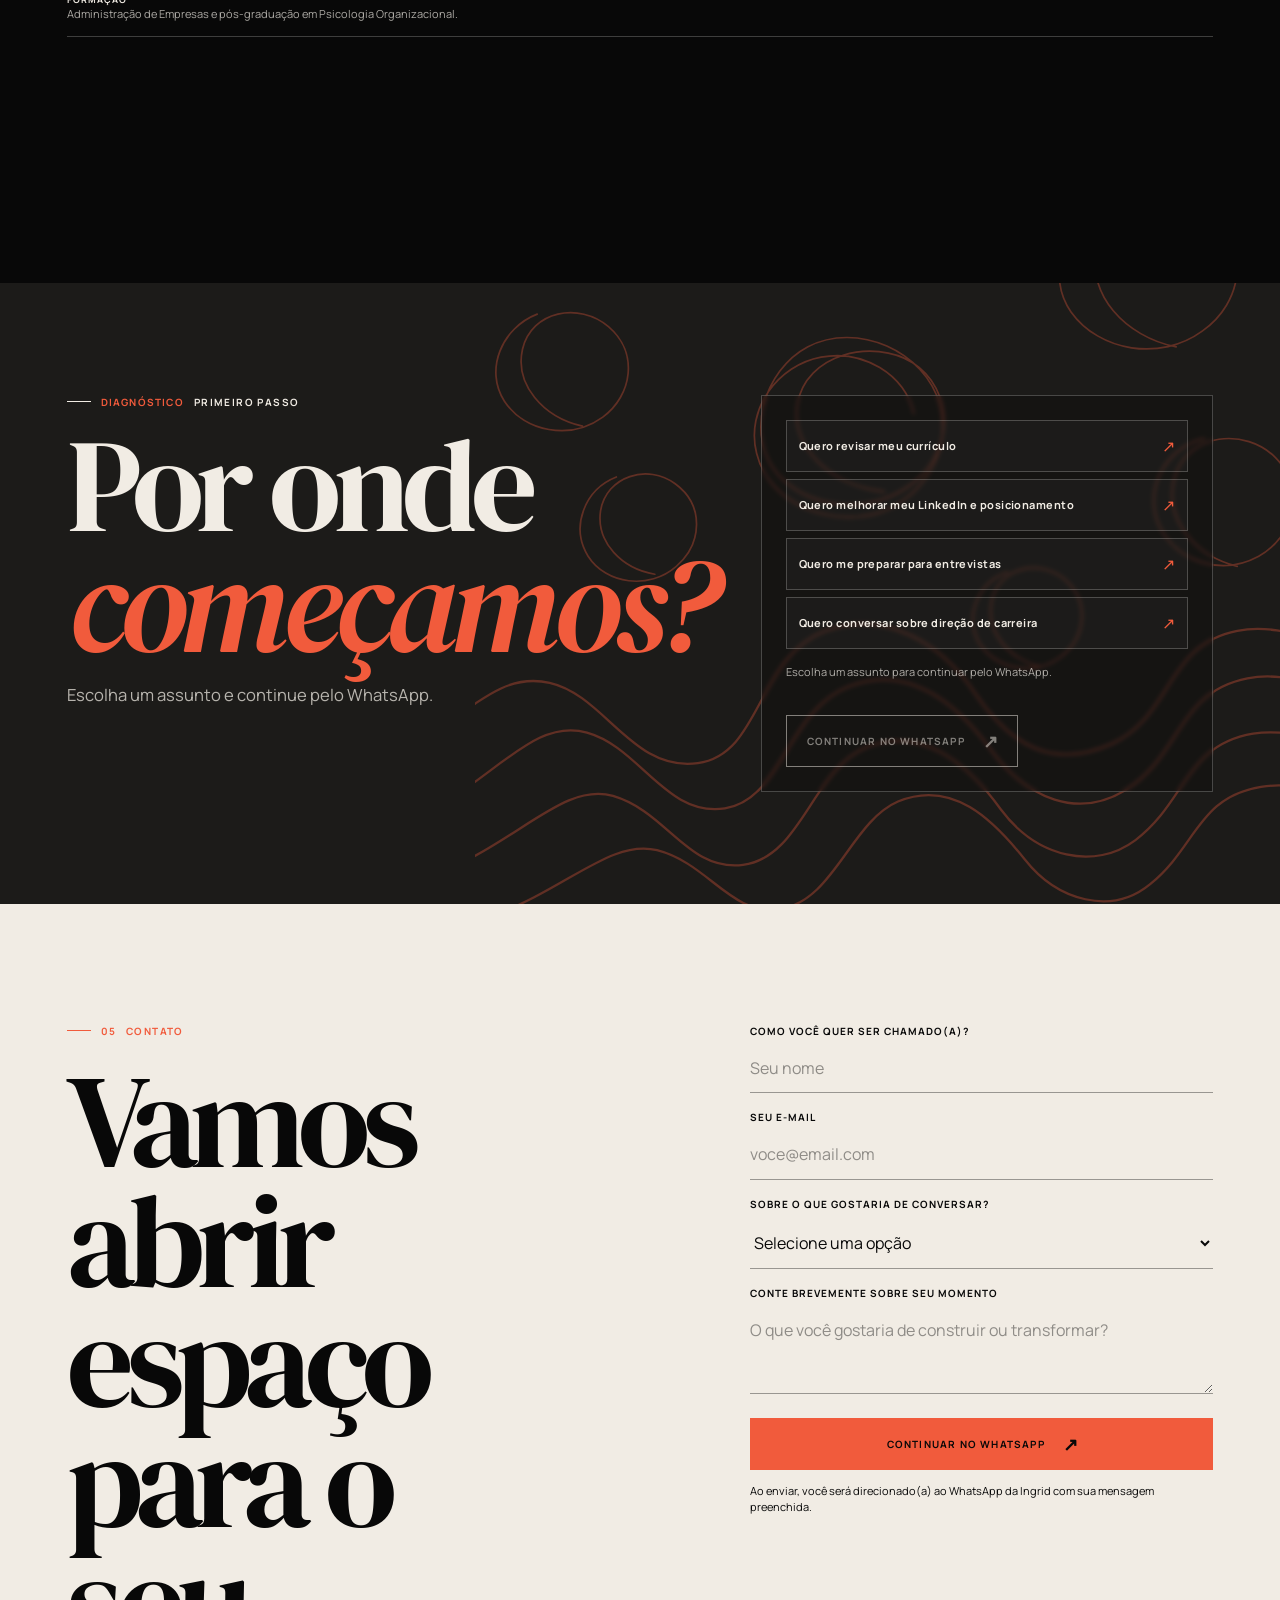
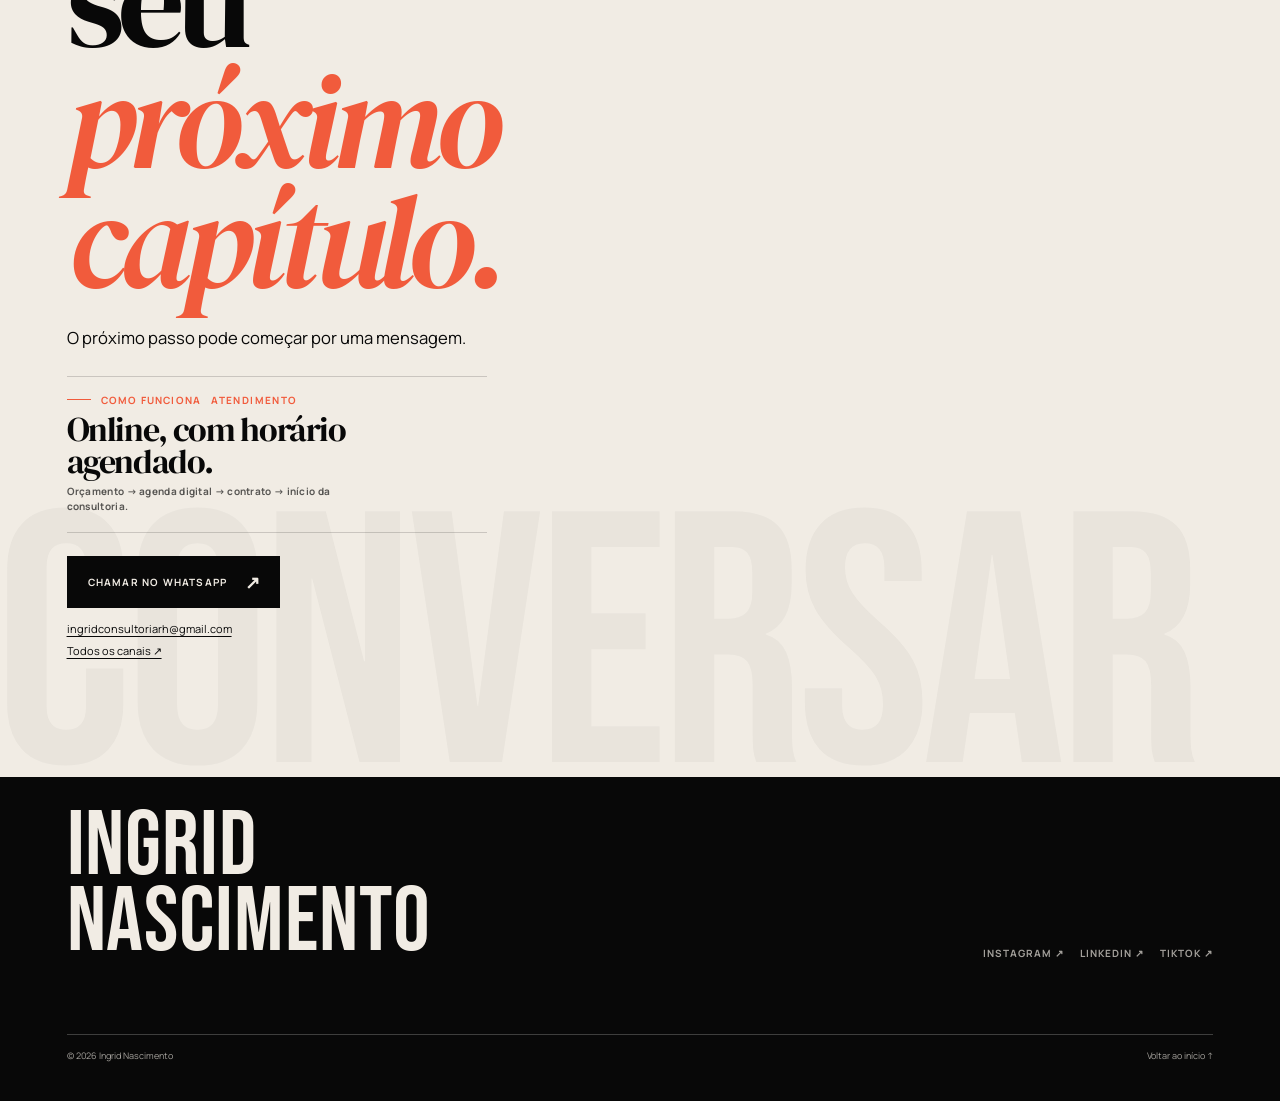
==== commit cfa3f7ed: "Restore initial editorial hero direction" ====
--- a/index.html
+++ b/index.html
@@ -104,10 +104,9 @@
 
     /* Hero: graphic editorial hierarchy — massive type, one clear action and Ingrid's portrait carrying the other half of the frame. */
     .hero { position: relative; min-height: 100vh; min-height: 100svh; display: grid; grid-template-columns: minmax(0, 57%) minmax(0, 43%); overflow: hidden; background: var(--ink); isolation: isolate; }
-    /* The hero uses the reference's actual construction: a black type column and one angular red/orange field behind the portrait — no decorative curves. */
-    .hero::before { content: ""; position: absolute; z-index: 0; inset: 0; background: url("assets/hero-editorial-plane.svg") 26% center / cover no-repeat; pointer-events: none; }
+    .hero::before { content: ""; position: absolute; z-index: 1; top: 20px; right: 0; width: 43%; height: 33px; background: var(--orange); pointer-events: none; }
     .hero::after { content: ""; position: absolute; z-index: 4; right: 0; bottom: 0; left: 0; height: 9px; background: var(--orange); }
-    .hero-copy { position: relative; z-index: 3; min-width: 0; display: flex; flex-direction: column; justify-content: space-between; padding: 95px 18px 42px var(--gutter); border-right: 1px solid rgba(244,240,232,.14); background: linear-gradient(90deg, rgba(8,8,8,1) 0%, rgba(8,8,8,.97) 70%, rgba(8,8,8,.76) 100%); }
+    .hero-copy { position: relative; z-index: 3; min-width: 0; display: flex; flex-direction: column; justify-content: space-between; padding: 95px 18px 42px var(--gutter); border-right: 1px solid rgba(244,240,232,.14); }
     .hero-copy::after { content: "DIREÇÃO / PRESENÇA"; position: absolute; top: 79px; right: 8px; color: rgba(244,240,232,.34); font-size: 7px; font-weight: 900; letter-spacing: .13em; writing-mode: vertical-rl; }
     .hero-copy__intro { align-self: start; }
     .hero-label { display: flex; align-items: center; gap: 9px; margin: 0 0 17px; color: var(--orange); font-size: 8px; font-weight: 800; letter-spacing: .13em; line-height: 1.3; text-transform: uppercase; }
@@ -120,9 +119,9 @@
     .hero-action .button { background: var(--orange); color: var(--ink); font-size: 9px; }
     .hero-action .button:hover { background: var(--paper); }
     .hero-note { max-width: 25ch; margin: 13px 0 0; color: rgba(244,240,232,.51); font-size: 8px; line-height: 1.55; }
-    .hero-portrait { position: relative; z-index: 2; min-height: 100%; overflow: hidden; background: transparent; }
-    .hero-portrait::before { content: ""; position: absolute; z-index: 2; inset: 0; pointer-events: none; background: linear-gradient(90deg, rgba(8,8,8,.45), transparent 43%), linear-gradient(0deg, rgba(8,8,8,.54), transparent 24%); }
-    .hero-portrait img { position: absolute; z-index: 0; top: 54px; left: 0; width: 200%; max-width: none; height: auto; transform: translateX(-50%); filter: saturate(.95) contrast(1.1); mix-blend-mode: lighten; }
+    .hero-portrait { position: relative; z-index: 2; overflow: hidden; min-height: 100%; background: #0c0c0b; }
+    .hero-portrait::before { content: ""; position: absolute; z-index: 2; inset: 0; pointer-events: none; background: linear-gradient(90deg, rgba(8,8,8,.55), transparent 43%), linear-gradient(0deg, rgba(8,8,8,.66), transparent 27%); }
+    .hero-portrait img { position: absolute; top: 54px; left: 0; width: 200%; max-width: none; height: auto; transform: translateX(-50%); filter: saturate(.9) contrast(1.08); }
     .portrait-label { position: absolute; z-index: 3; right: 9px; bottom: 35px; color: rgba(244,240,232,.78); font-size: 7px; font-weight: 800; letter-spacing: .12em; text-transform: uppercase; writing-mode: vertical-rl; }
     .hero-scroll { position: absolute; z-index: 5; right: 16px; bottom: 20px; color: rgba(244,240,232,.62); font-size: 8px; font-weight: 800; letter-spacing: .13em; text-transform: uppercase; }
 
@@ -311,7 +310,7 @@
 
     @media (min-width: 700px) {
       .hero { grid-template-columns: minmax(0, 60%) minmax(360px, 40%); }
-      .hero::before { background-position: center; }
+      .hero::before { top: 27px; width: 40%; height: 42px; }
       .hero-copy { padding: 116px clamp(38px, 7vw, 120px) 54px var(--gutter); }
       .hero-copy::after { top: 97px; right: 20px; font-size: 8px; }
       .hero-label { max-width: none; font-size: 10px; }
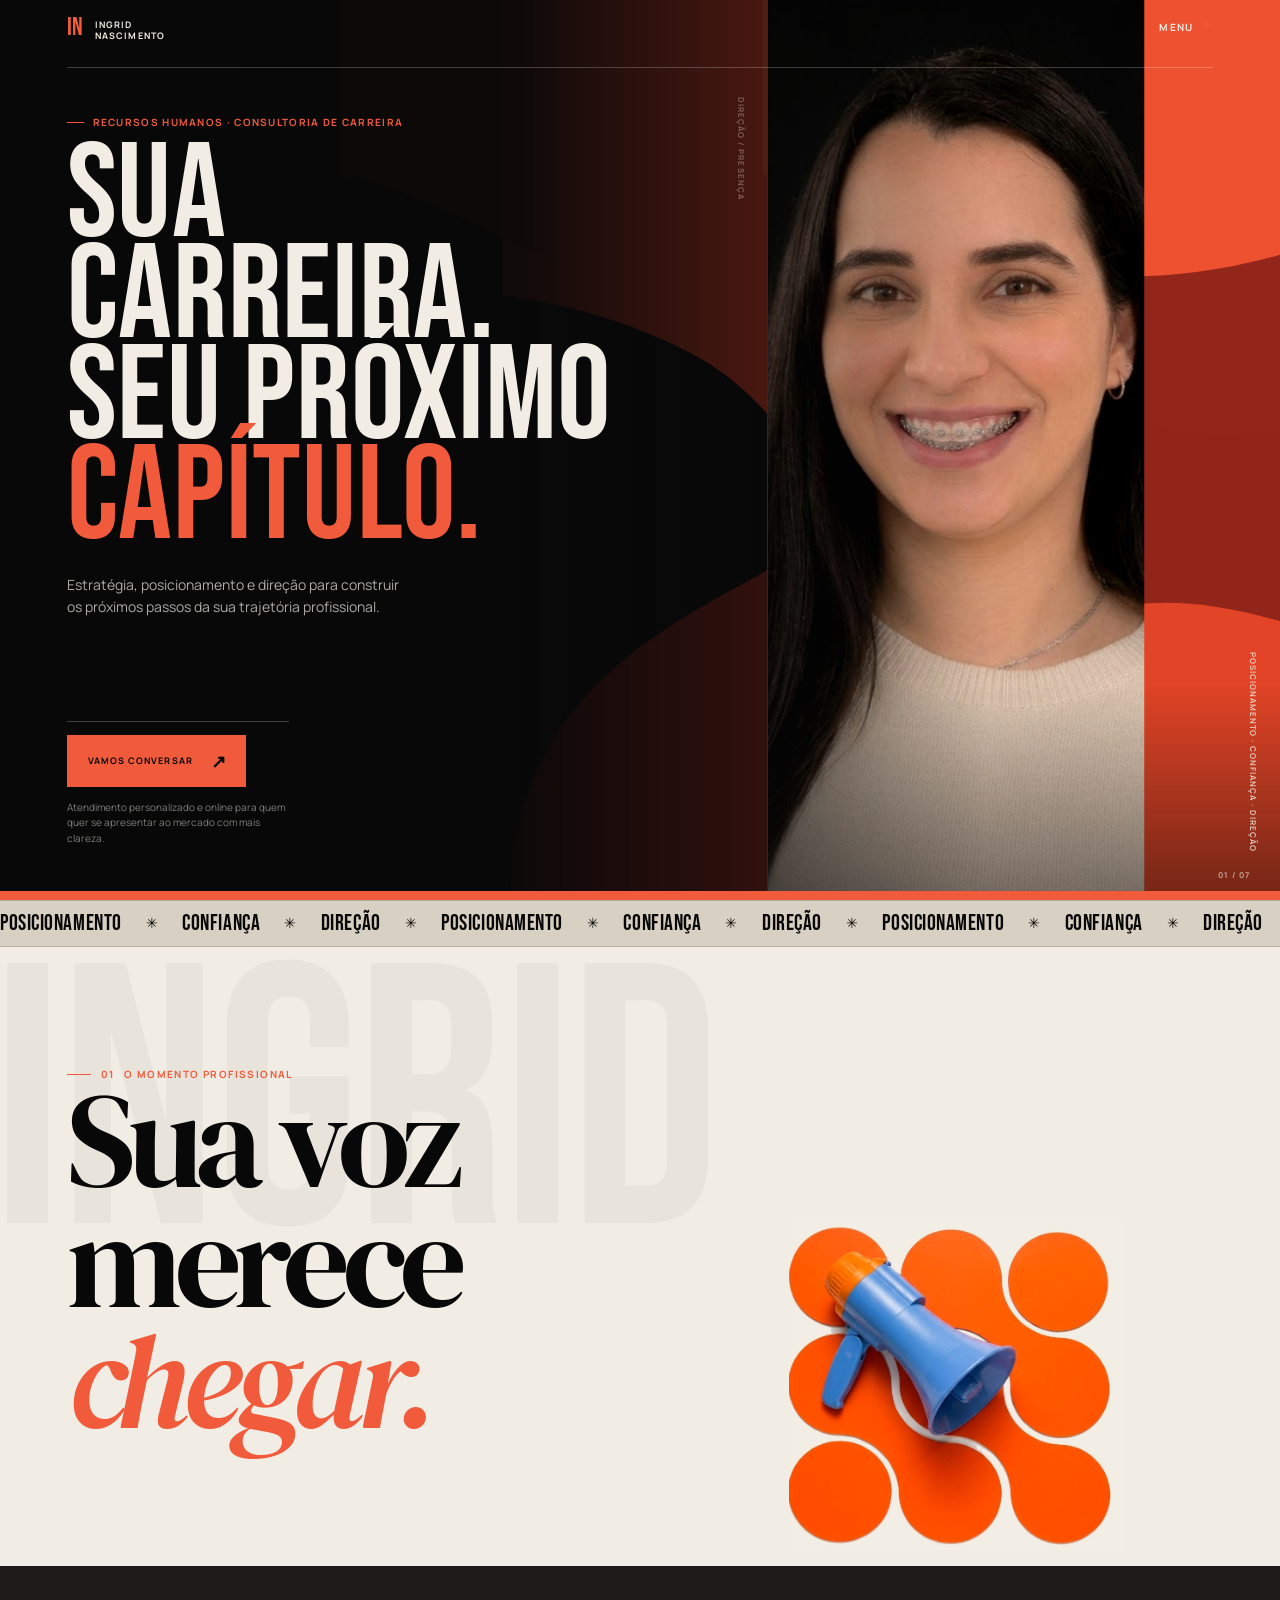
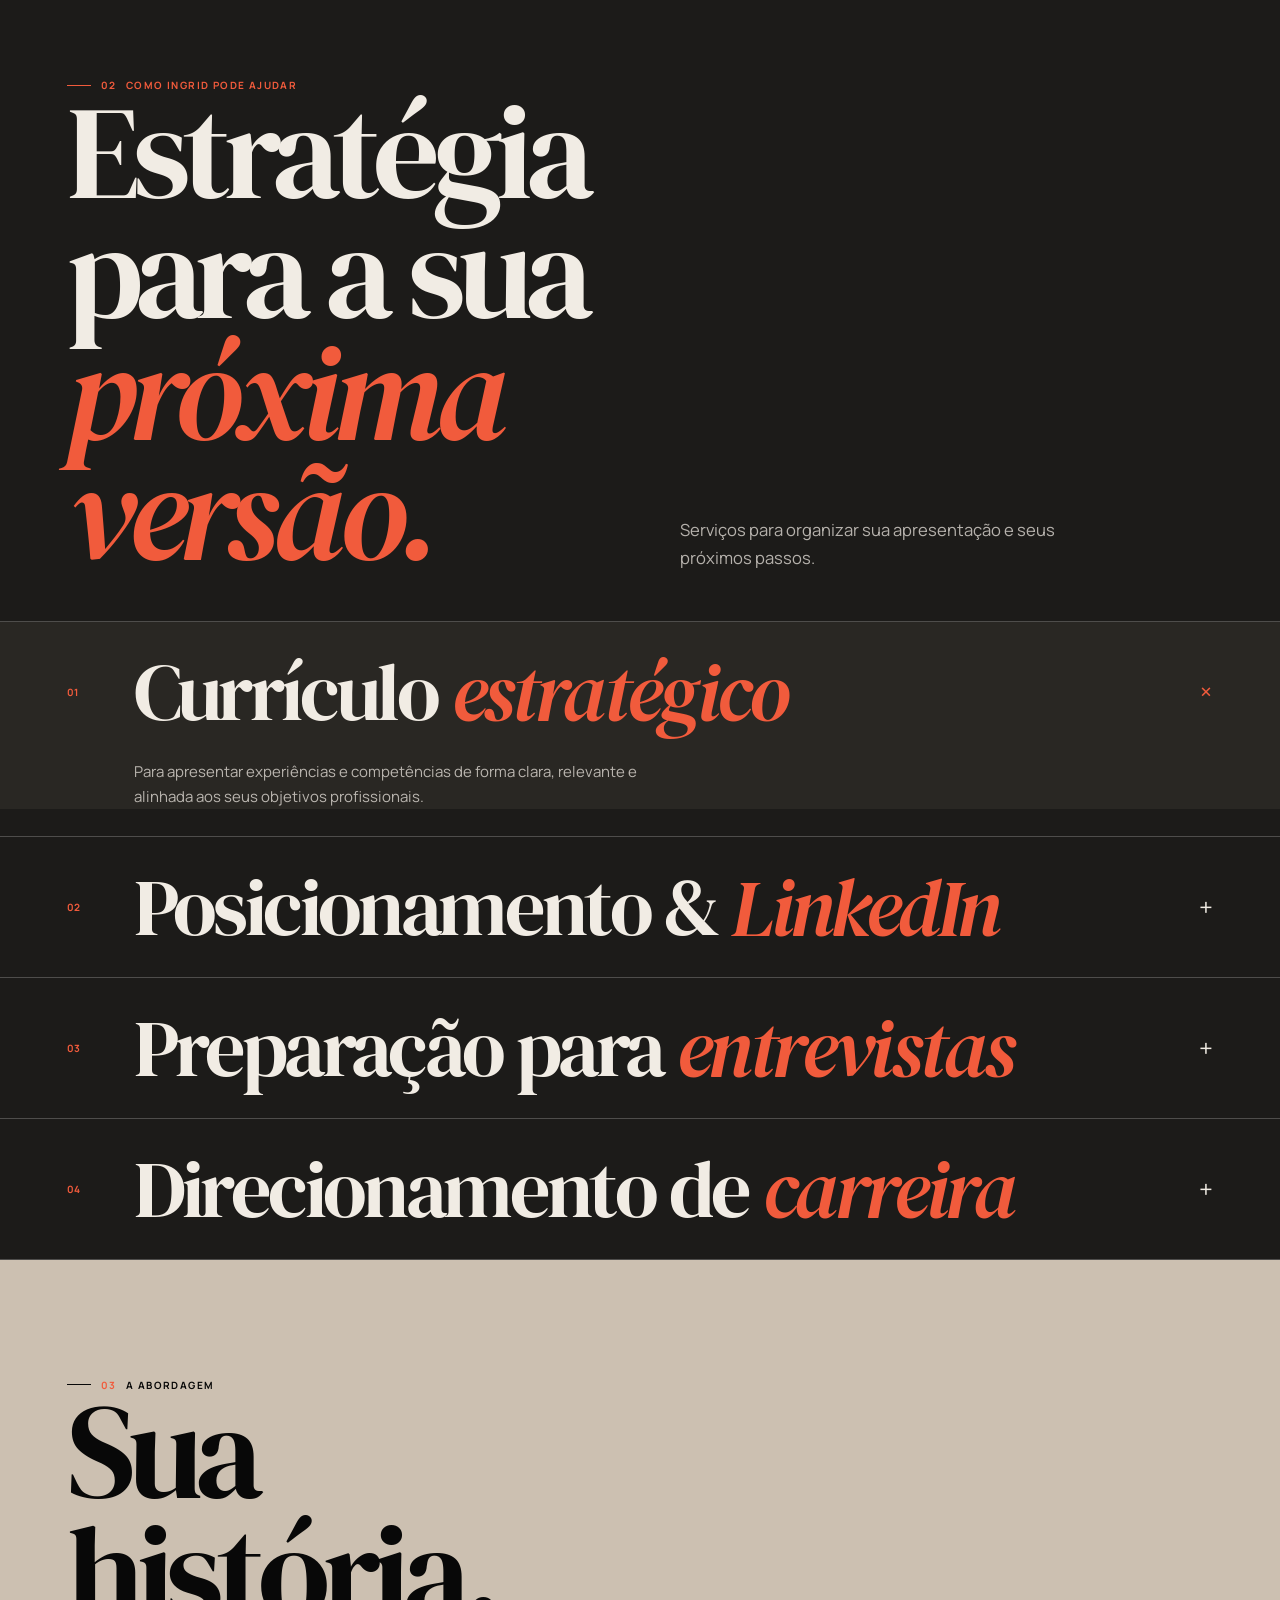
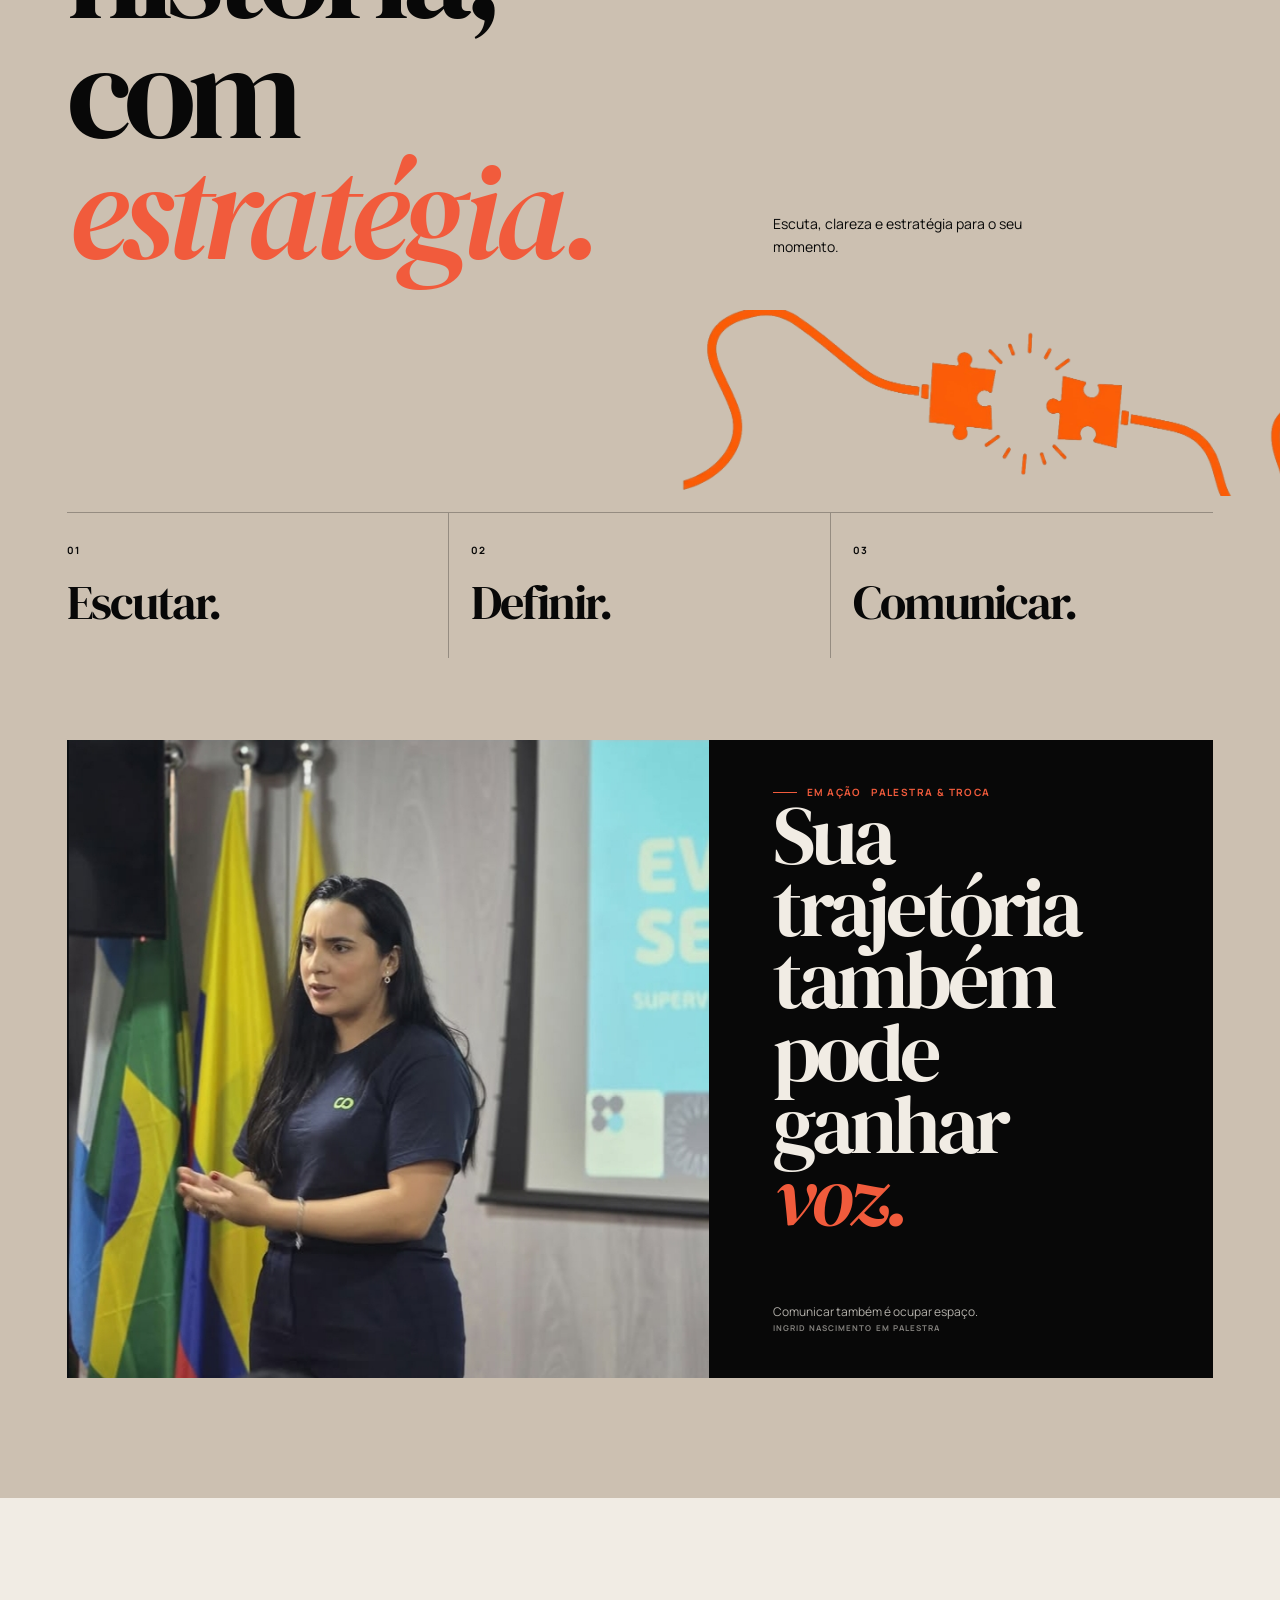
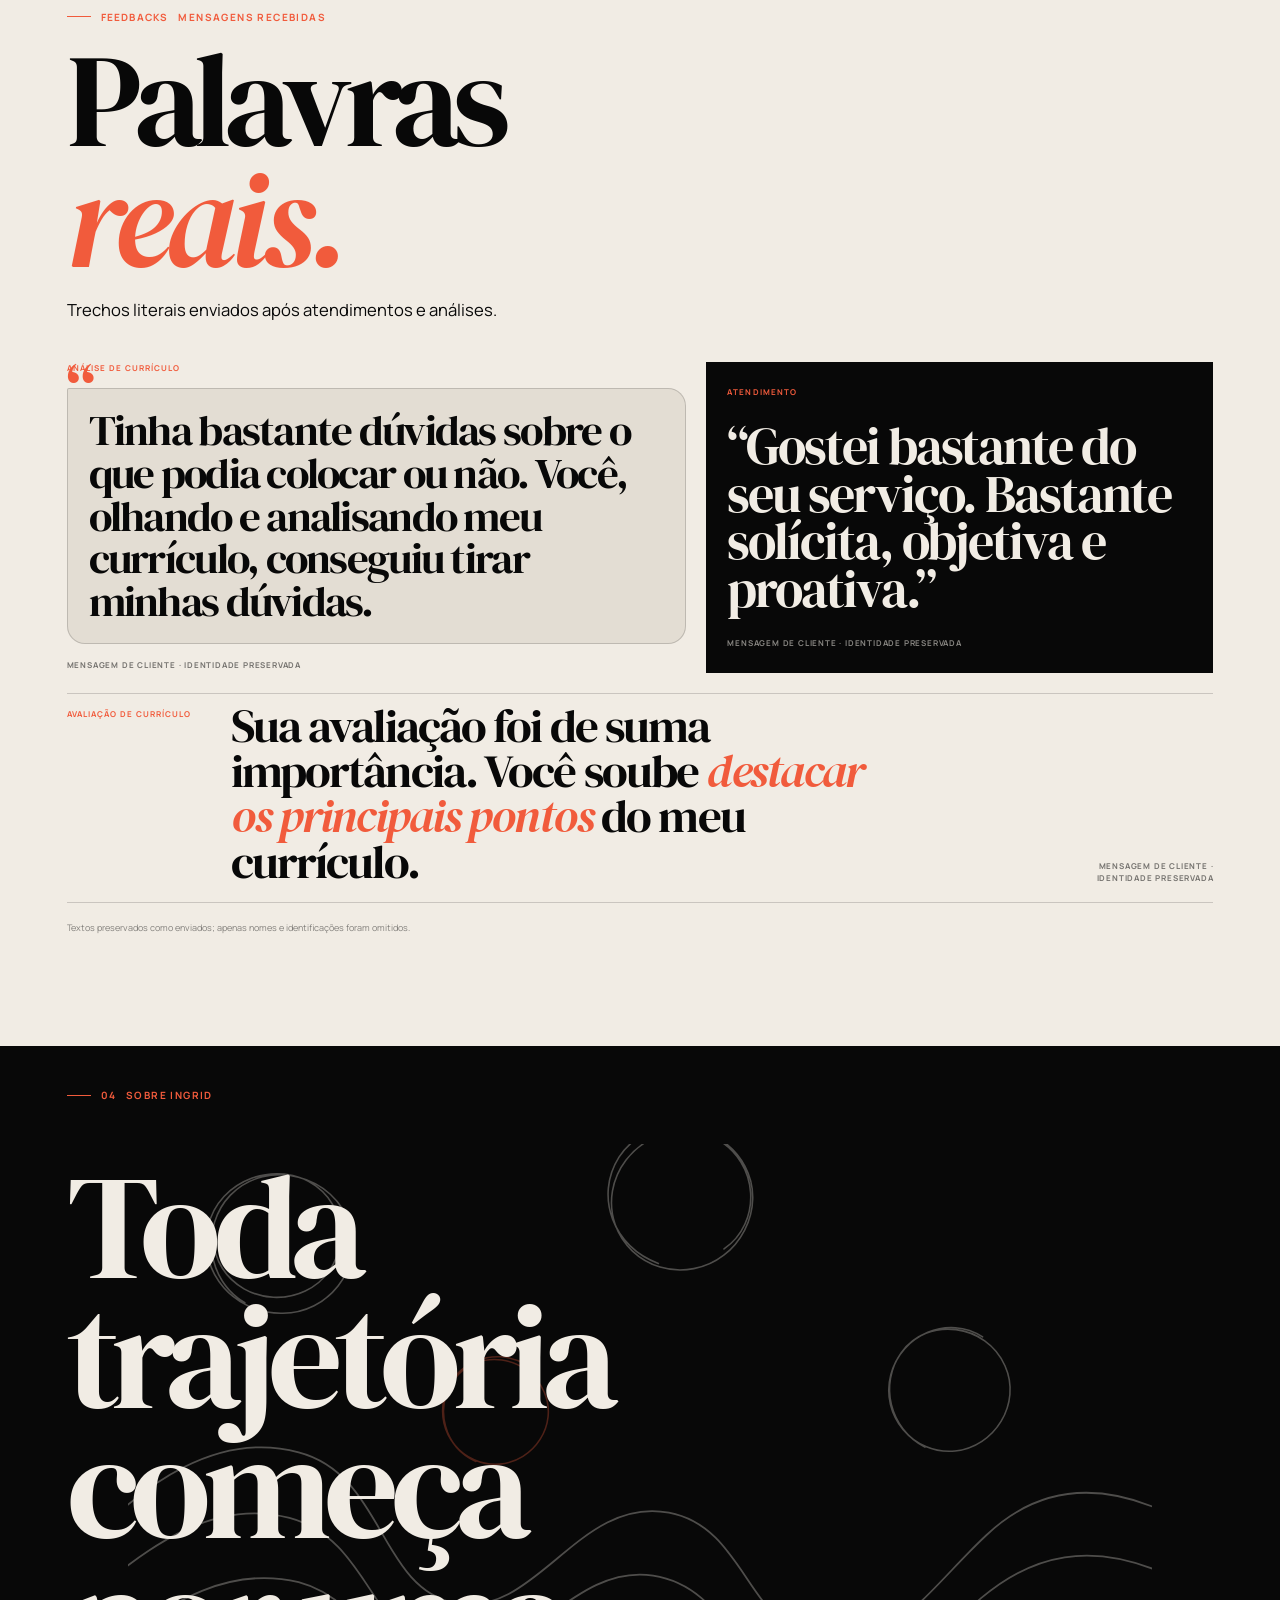
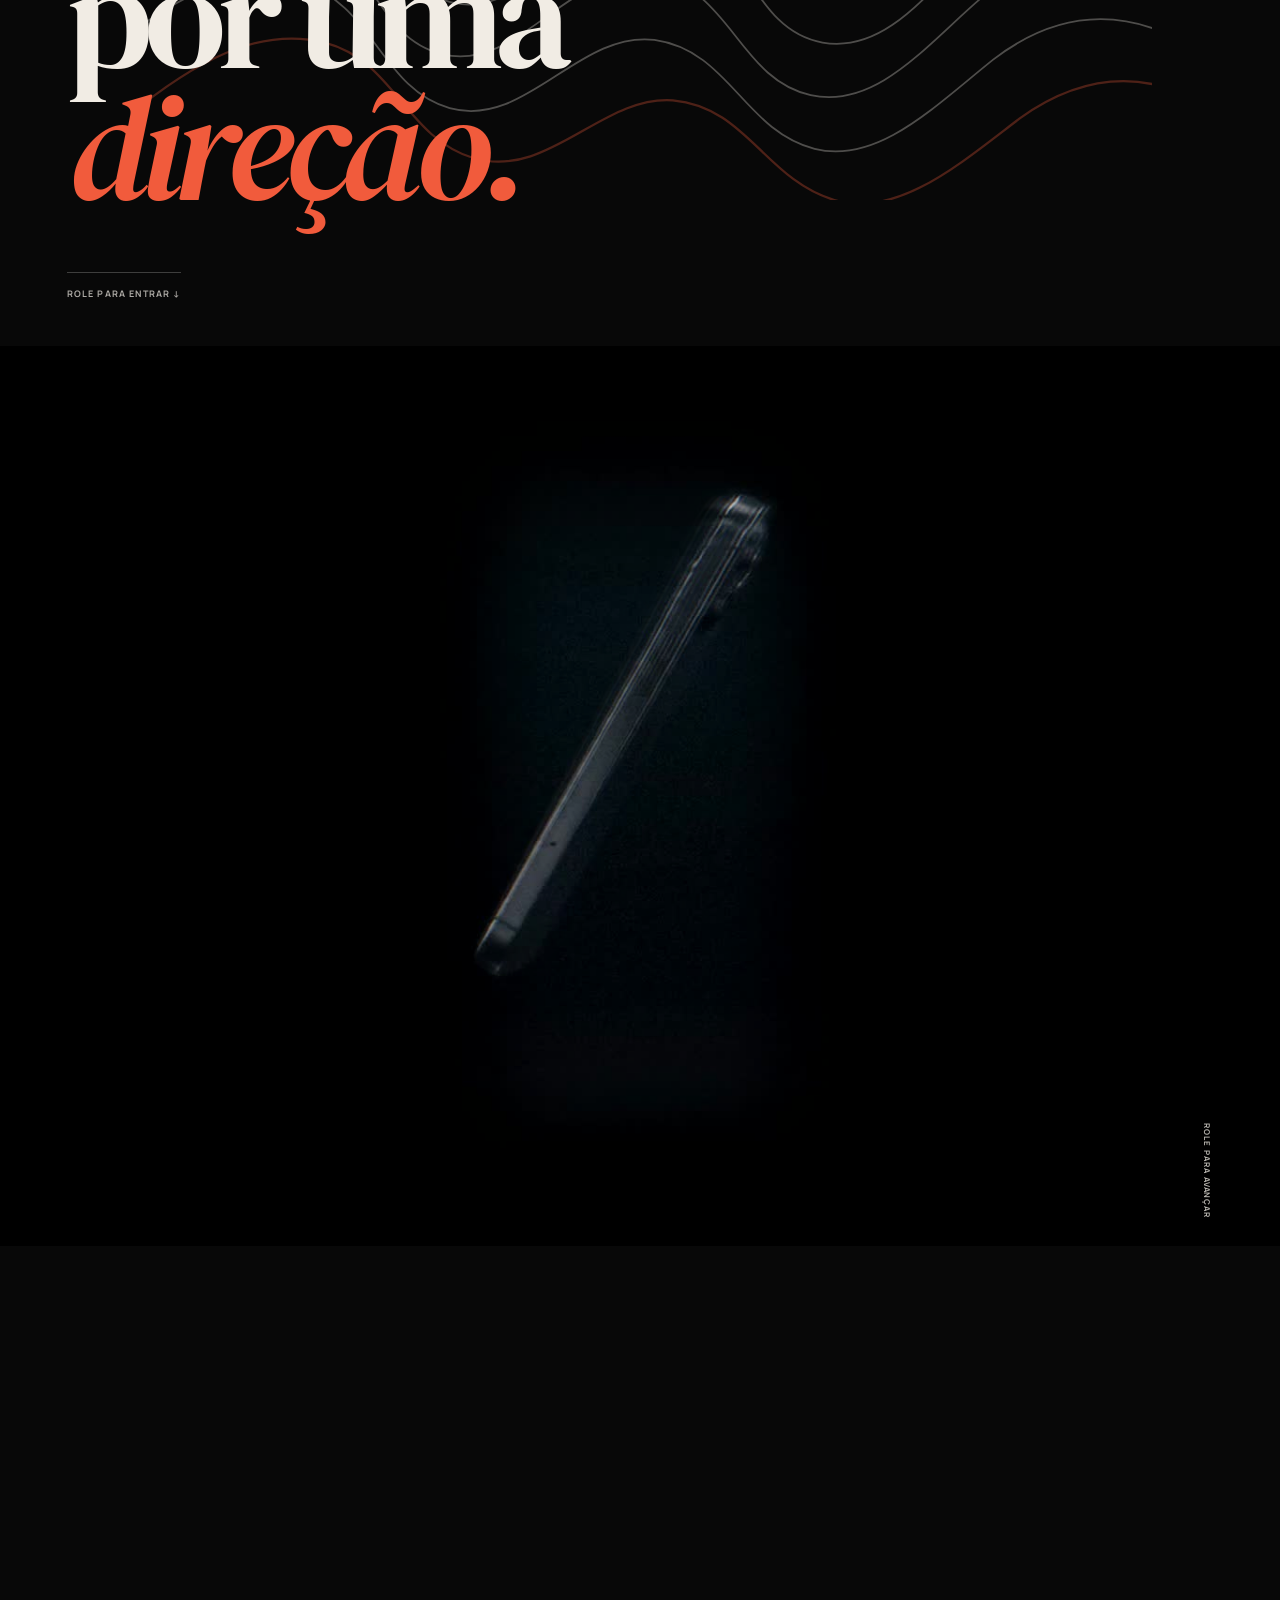
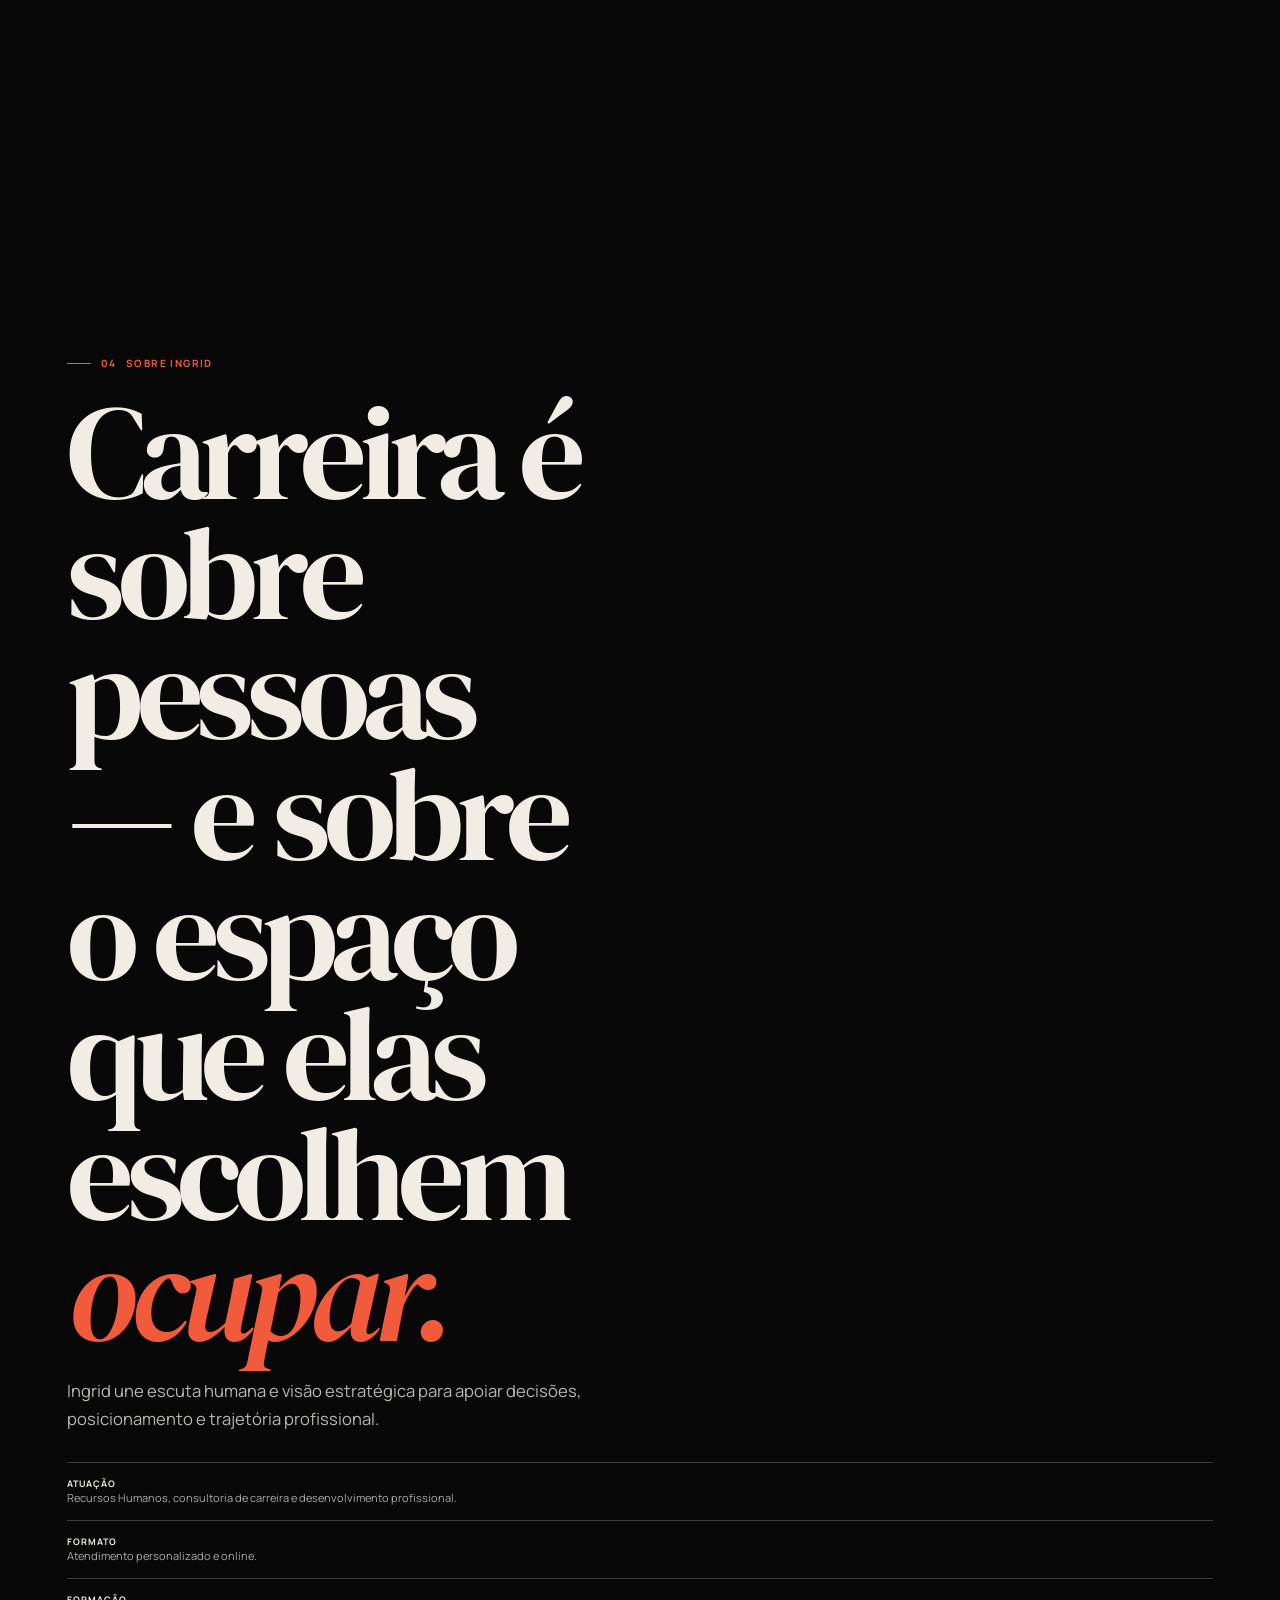
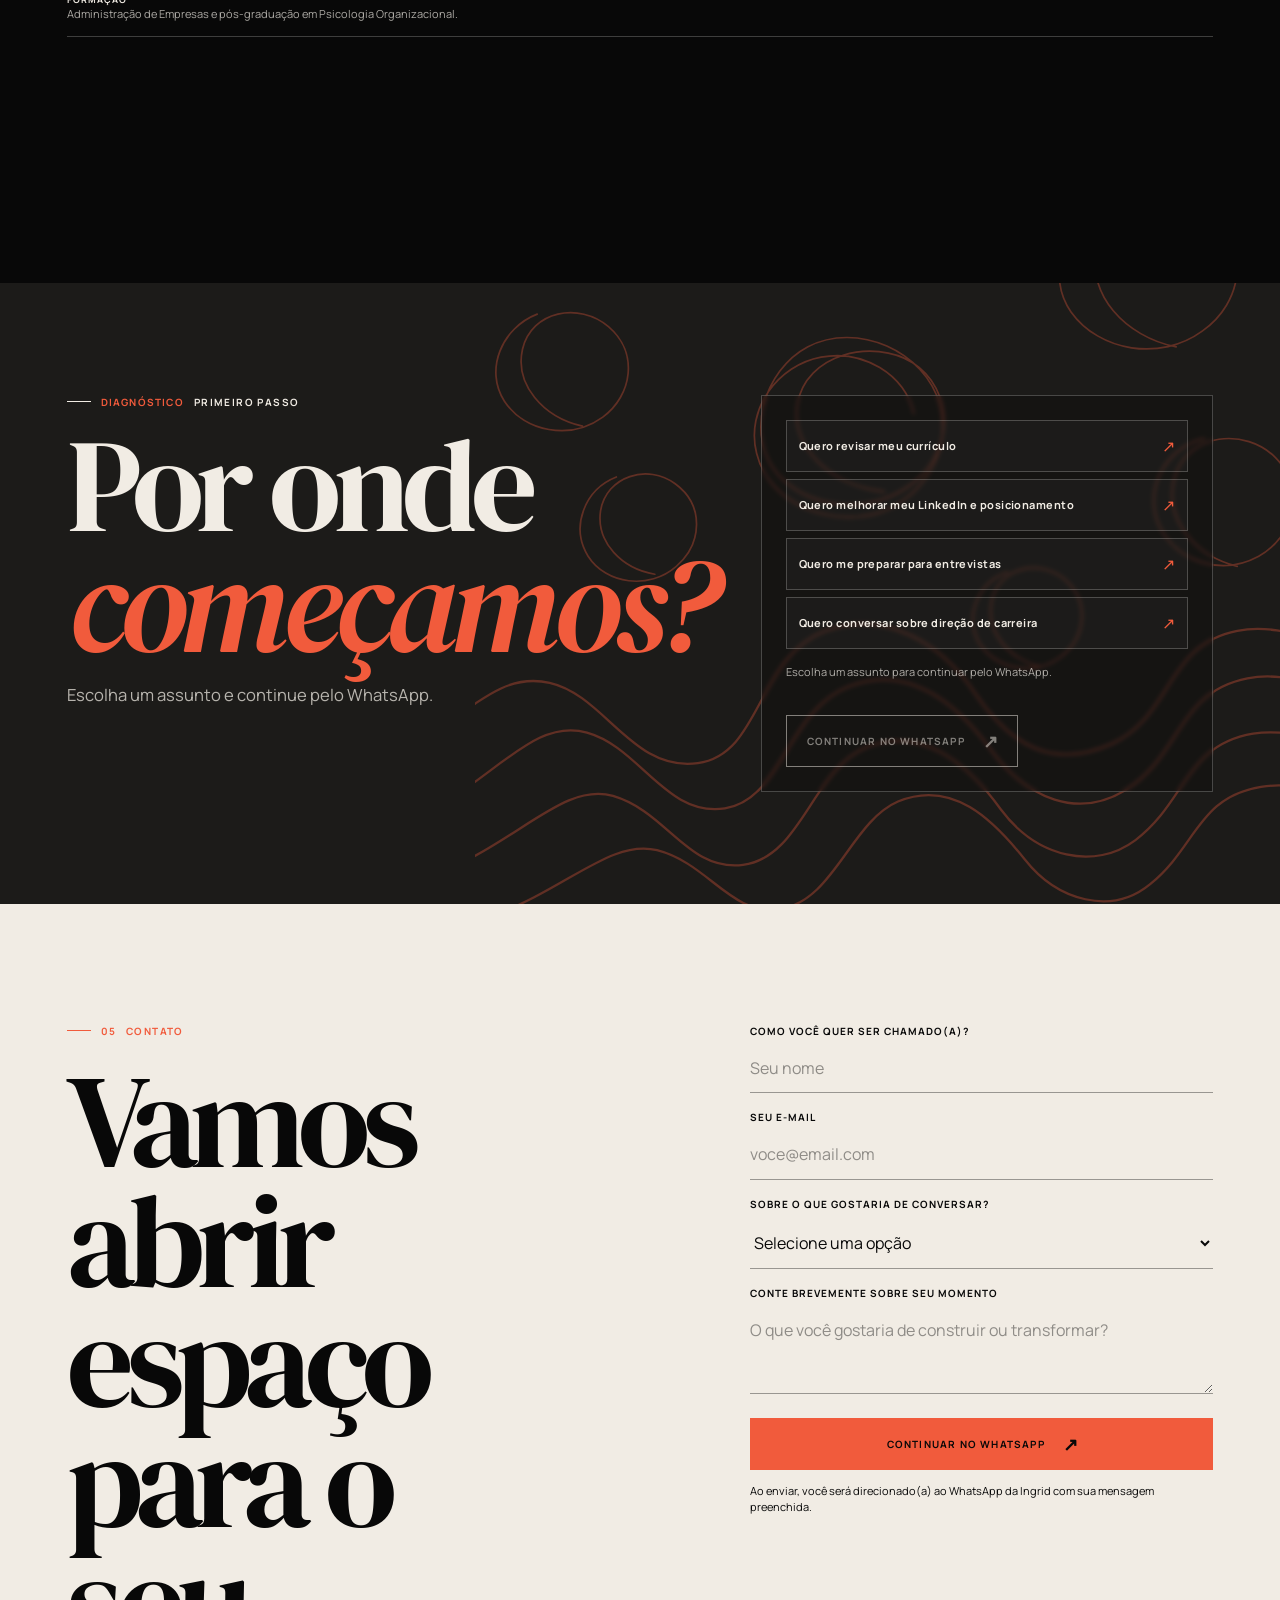
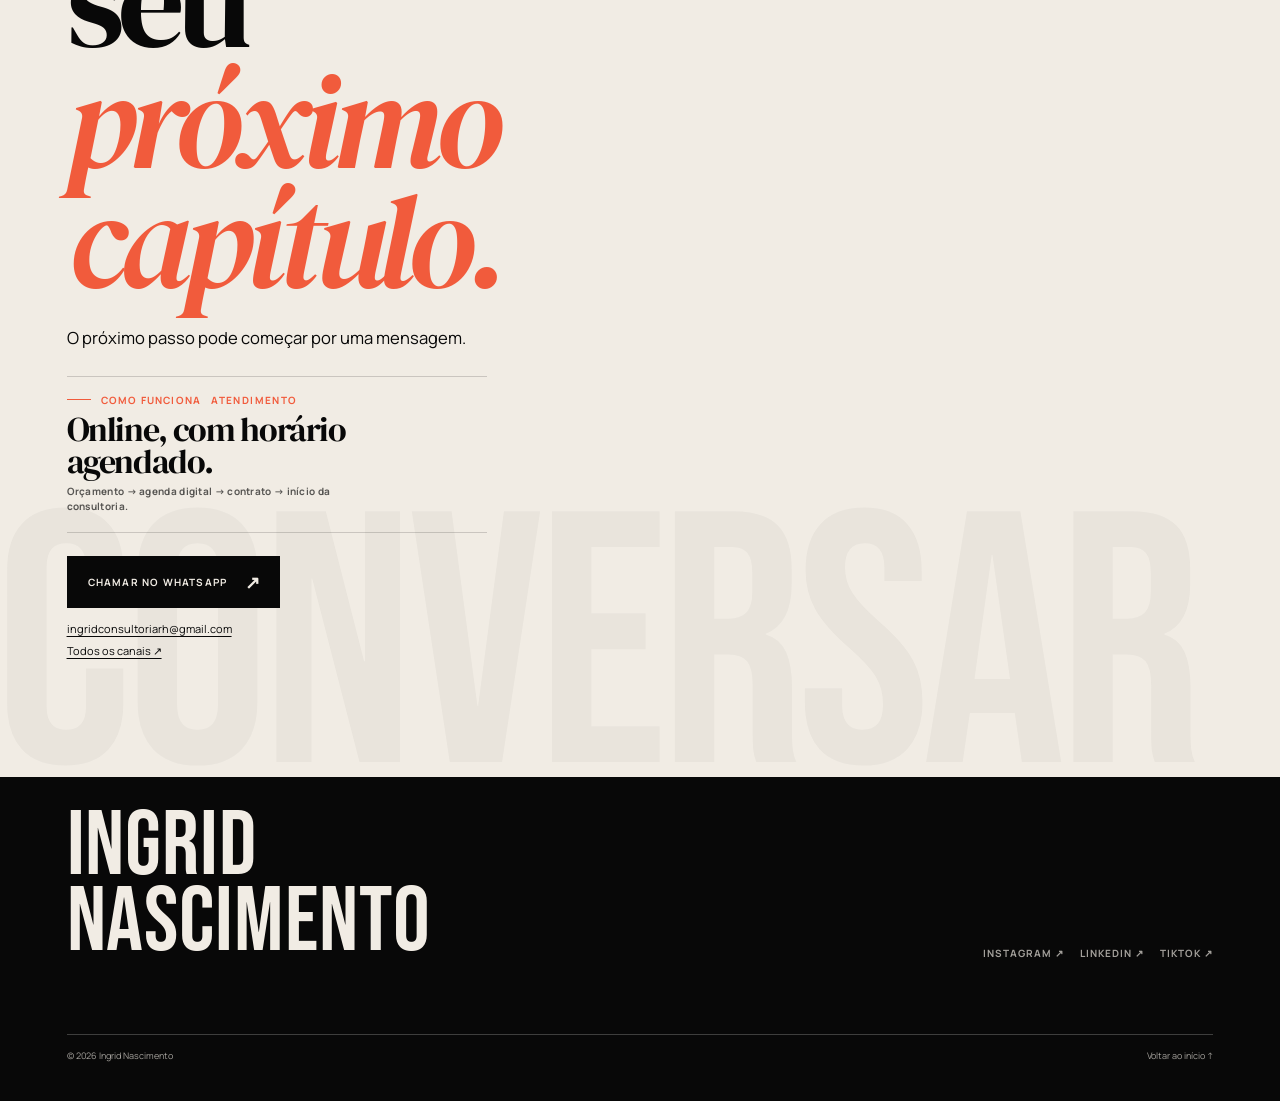
==== commit f0568636: "Restore second editorial hero direction" ====
--- a/index.html
+++ b/index.html
@@ -104,9 +104,10 @@
 
     /* Hero: graphic editorial hierarchy — massive type, one clear action and Ingrid's portrait carrying the other half of the frame. */
     .hero { position: relative; min-height: 100vh; min-height: 100svh; display: grid; grid-template-columns: minmax(0, 57%) minmax(0, 43%); overflow: hidden; background: var(--ink); isolation: isolate; }
-    .hero::before { content: ""; position: absolute; z-index: 1; top: 20px; right: 0; width: 43%; height: 33px; background: var(--orange); pointer-events: none; }
+    /* The orange field is not a decoration: it gives the portrait a bold, ownable editorial backdrop while keeping the copy legible on graphite. */
+    .hero::before { content: ""; position: absolute; z-index: 0; inset: 0; background: url("assets/hero-orange-field.svg") 25% center / cover no-repeat; pointer-events: none; }
     .hero::after { content: ""; position: absolute; z-index: 4; right: 0; bottom: 0; left: 0; height: 9px; background: var(--orange); }
-    .hero-copy { position: relative; z-index: 3; min-width: 0; display: flex; flex-direction: column; justify-content: space-between; padding: 95px 18px 42px var(--gutter); border-right: 1px solid rgba(244,240,232,.14); }
+    .hero-copy { position: relative; z-index: 3; min-width: 0; display: flex; flex-direction: column; justify-content: space-between; padding: 95px 18px 42px var(--gutter); border-right: 1px solid rgba(244,240,232,.14); background: linear-gradient(90deg, rgba(8,8,8,.99) 0%, rgba(8,8,8,.96) 68%, rgba(8,8,8,.69) 100%); }
     .hero-copy::after { content: "DIREÇÃO / PRESENÇA"; position: absolute; top: 79px; right: 8px; color: rgba(244,240,232,.34); font-size: 7px; font-weight: 900; letter-spacing: .13em; writing-mode: vertical-rl; }
     .hero-copy__intro { align-self: start; }
     .hero-label { display: flex; align-items: center; gap: 9px; margin: 0 0 17px; color: var(--orange); font-size: 8px; font-weight: 800; letter-spacing: .13em; line-height: 1.3; text-transform: uppercase; }
@@ -119,9 +120,9 @@
     .hero-action .button { background: var(--orange); color: var(--ink); font-size: 9px; }
     .hero-action .button:hover { background: var(--paper); }
     .hero-note { max-width: 25ch; margin: 13px 0 0; color: rgba(244,240,232,.51); font-size: 8px; line-height: 1.55; }
-    .hero-portrait { position: relative; z-index: 2; overflow: hidden; min-height: 100%; background: #0c0c0b; }
-    .hero-portrait::before { content: ""; position: absolute; z-index: 2; inset: 0; pointer-events: none; background: linear-gradient(90deg, rgba(8,8,8,.55), transparent 43%), linear-gradient(0deg, rgba(8,8,8,.66), transparent 27%); }
-    .hero-portrait img { position: absolute; top: 54px; left: 0; width: 200%; max-width: none; height: auto; transform: translateX(-50%); filter: saturate(.9) contrast(1.08); }
+    .hero-portrait { position: relative; z-index: 2; overflow: hidden; min-height: 100%; background: transparent; }
+    .hero-portrait::before { content: ""; position: absolute; z-index: 2; inset: 0; pointer-events: none; background: linear-gradient(90deg, rgba(8,8,8,.43), transparent 43%), linear-gradient(0deg, rgba(8,8,8,.51), transparent 24%); }
+    .hero-portrait img { position: absolute; top: 54px; left: 0; width: 200%; max-width: none; height: auto; transform: translateX(-50%); filter: saturate(.96) contrast(1.1); mix-blend-mode: screen; }
     .portrait-label { position: absolute; z-index: 3; right: 9px; bottom: 35px; color: rgba(244,240,232,.78); font-size: 7px; font-weight: 800; letter-spacing: .12em; text-transform: uppercase; writing-mode: vertical-rl; }
     .hero-scroll { position: absolute; z-index: 5; right: 16px; bottom: 20px; color: rgba(244,240,232,.62); font-size: 8px; font-weight: 800; letter-spacing: .13em; text-transform: uppercase; }
 
@@ -310,7 +311,7 @@
 
     @media (min-width: 700px) {
       .hero { grid-template-columns: minmax(0, 60%) minmax(360px, 40%); }
-      .hero::before { top: 27px; width: 40%; height: 42px; }
+      .hero::before { background-position: center; }
       .hero-copy { padding: 116px clamp(38px, 7vw, 120px) 54px var(--gutter); }
       .hero-copy::after { top: 97px; right: 20px; font-size: 8px; }
       .hero-label { max-width: none; font-size: 10px; }
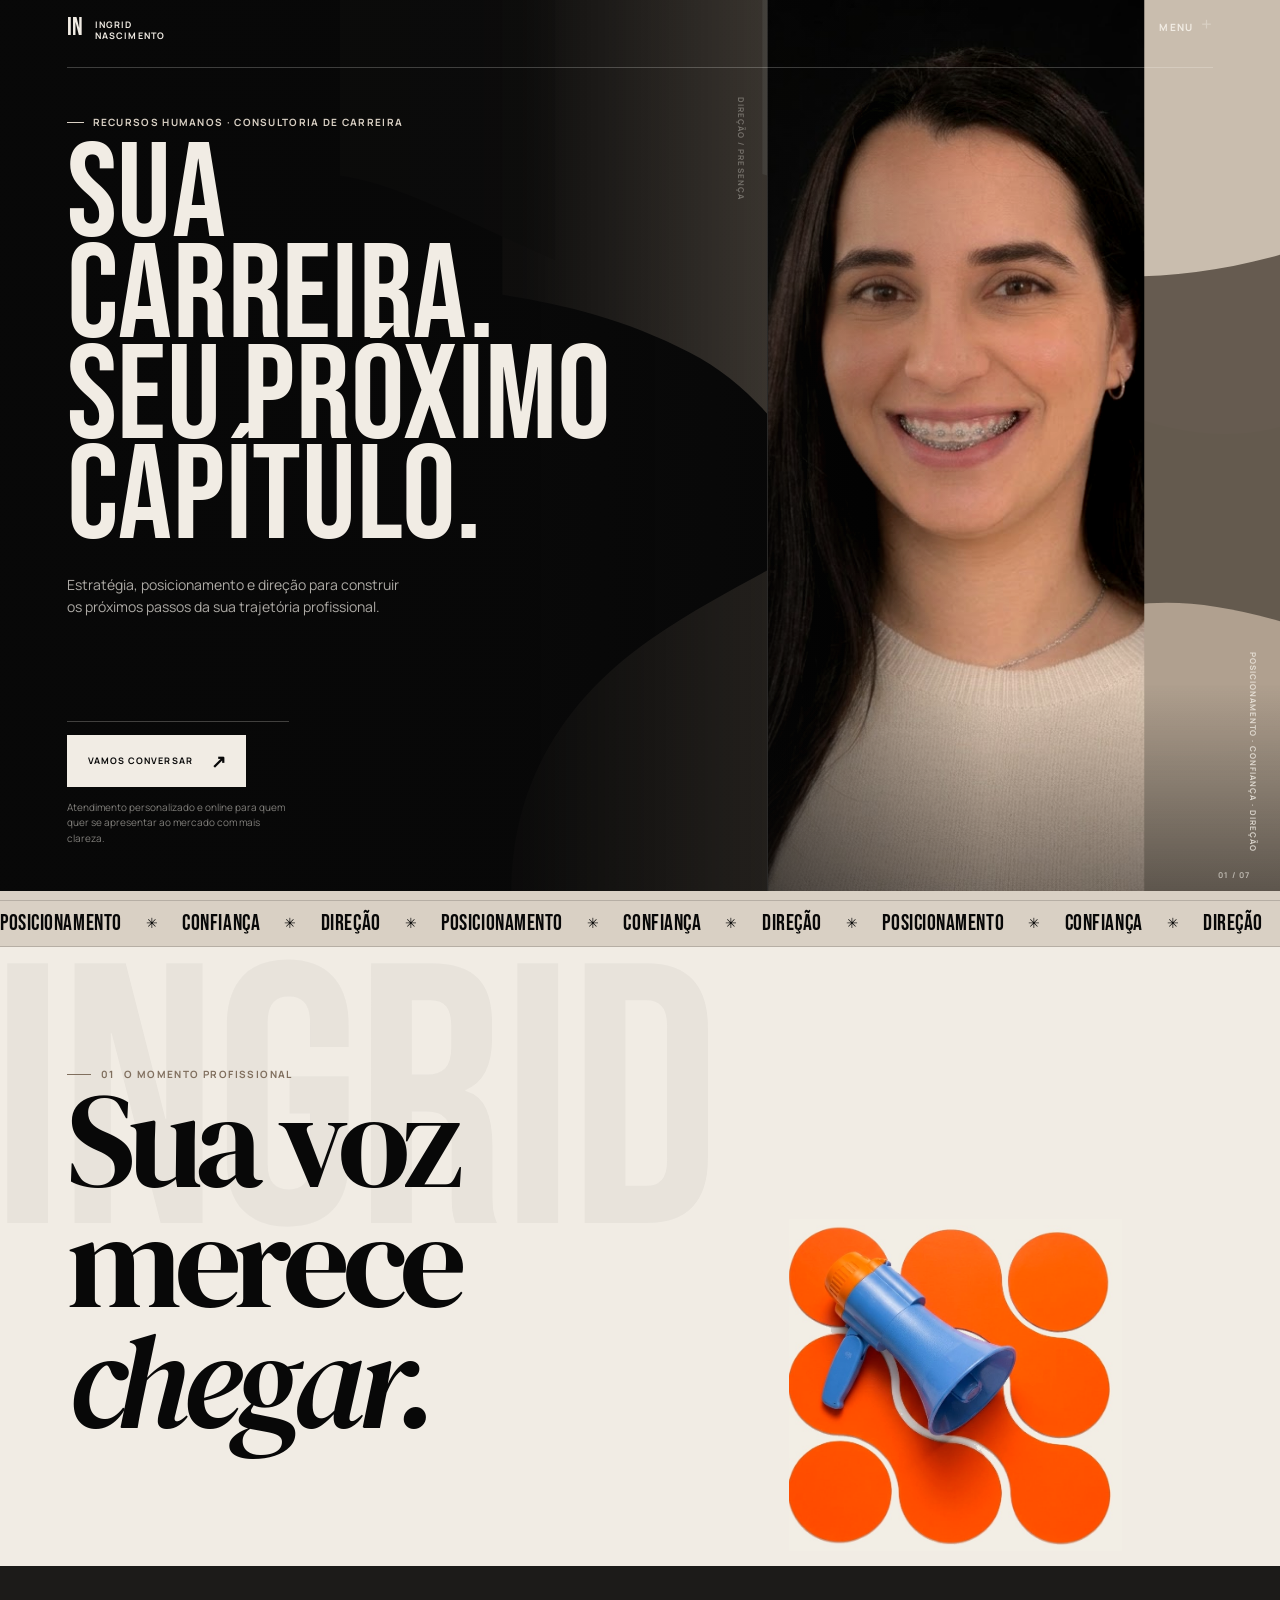
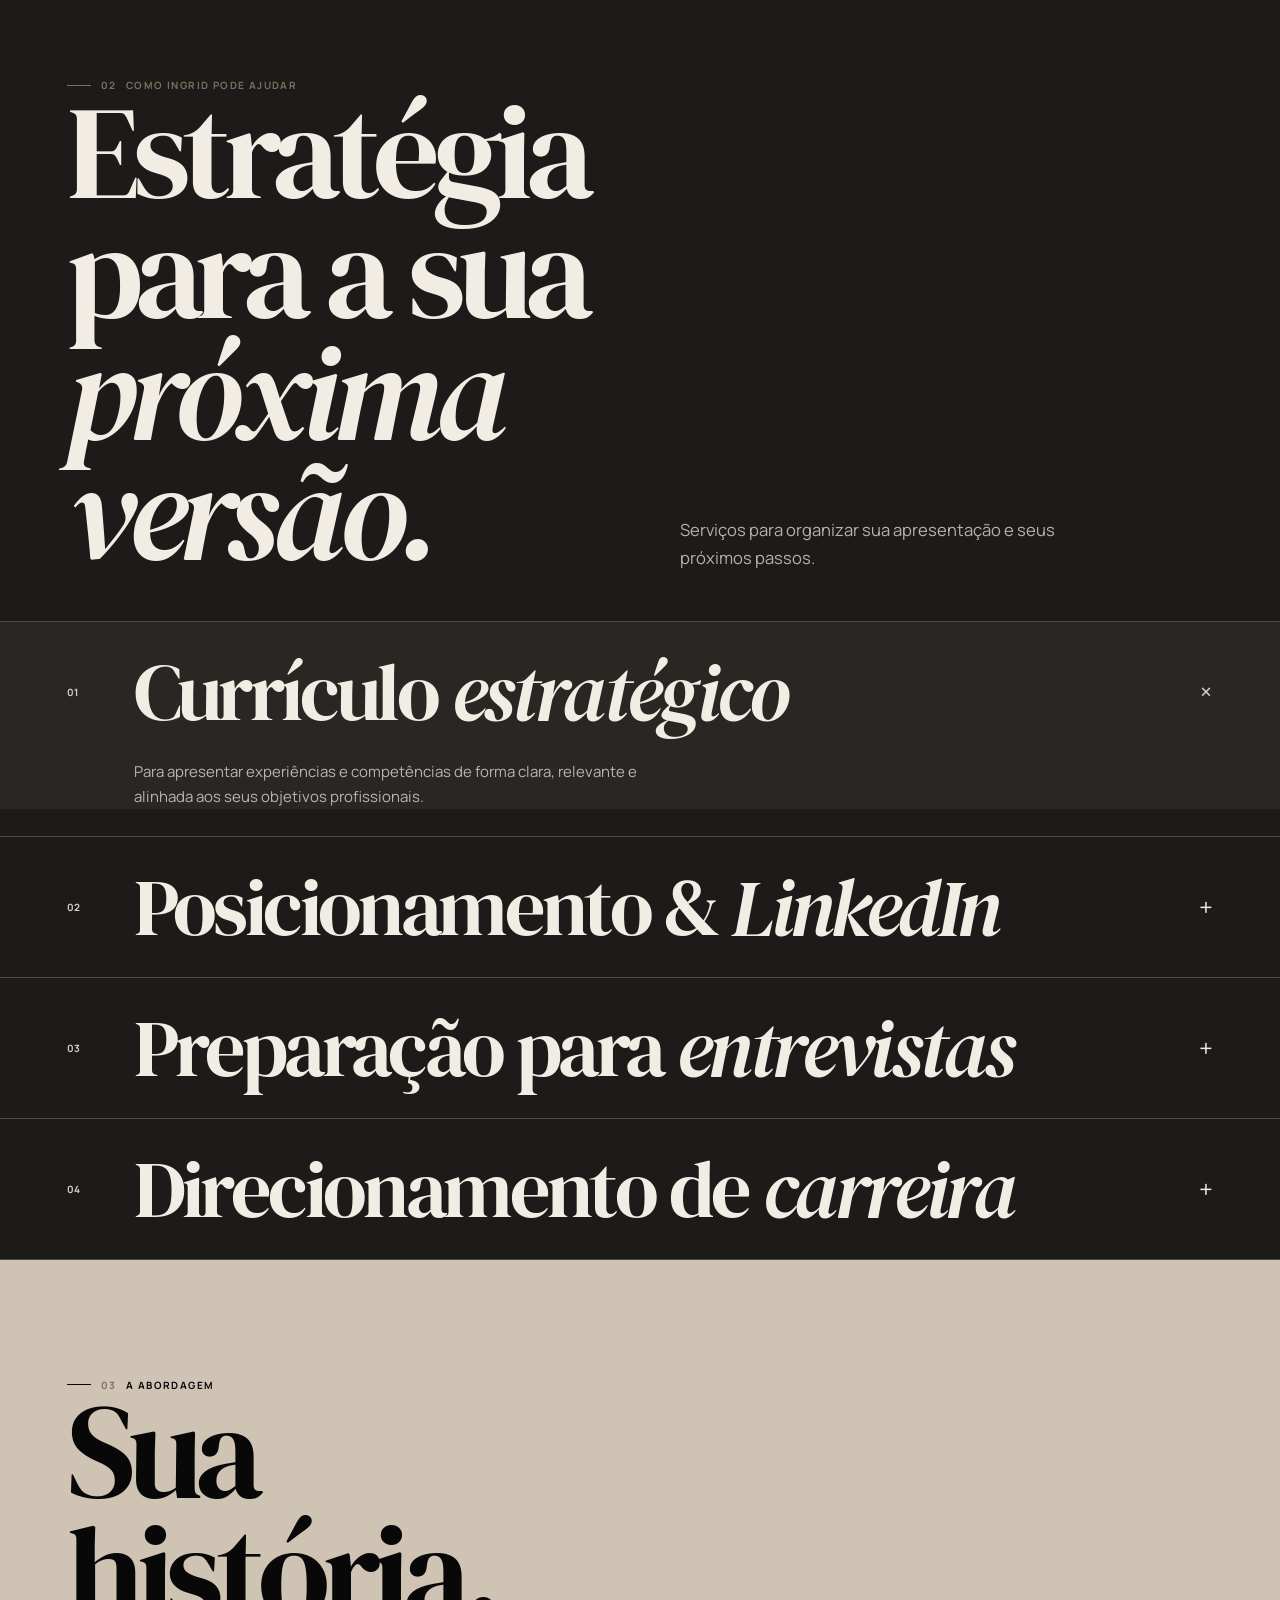
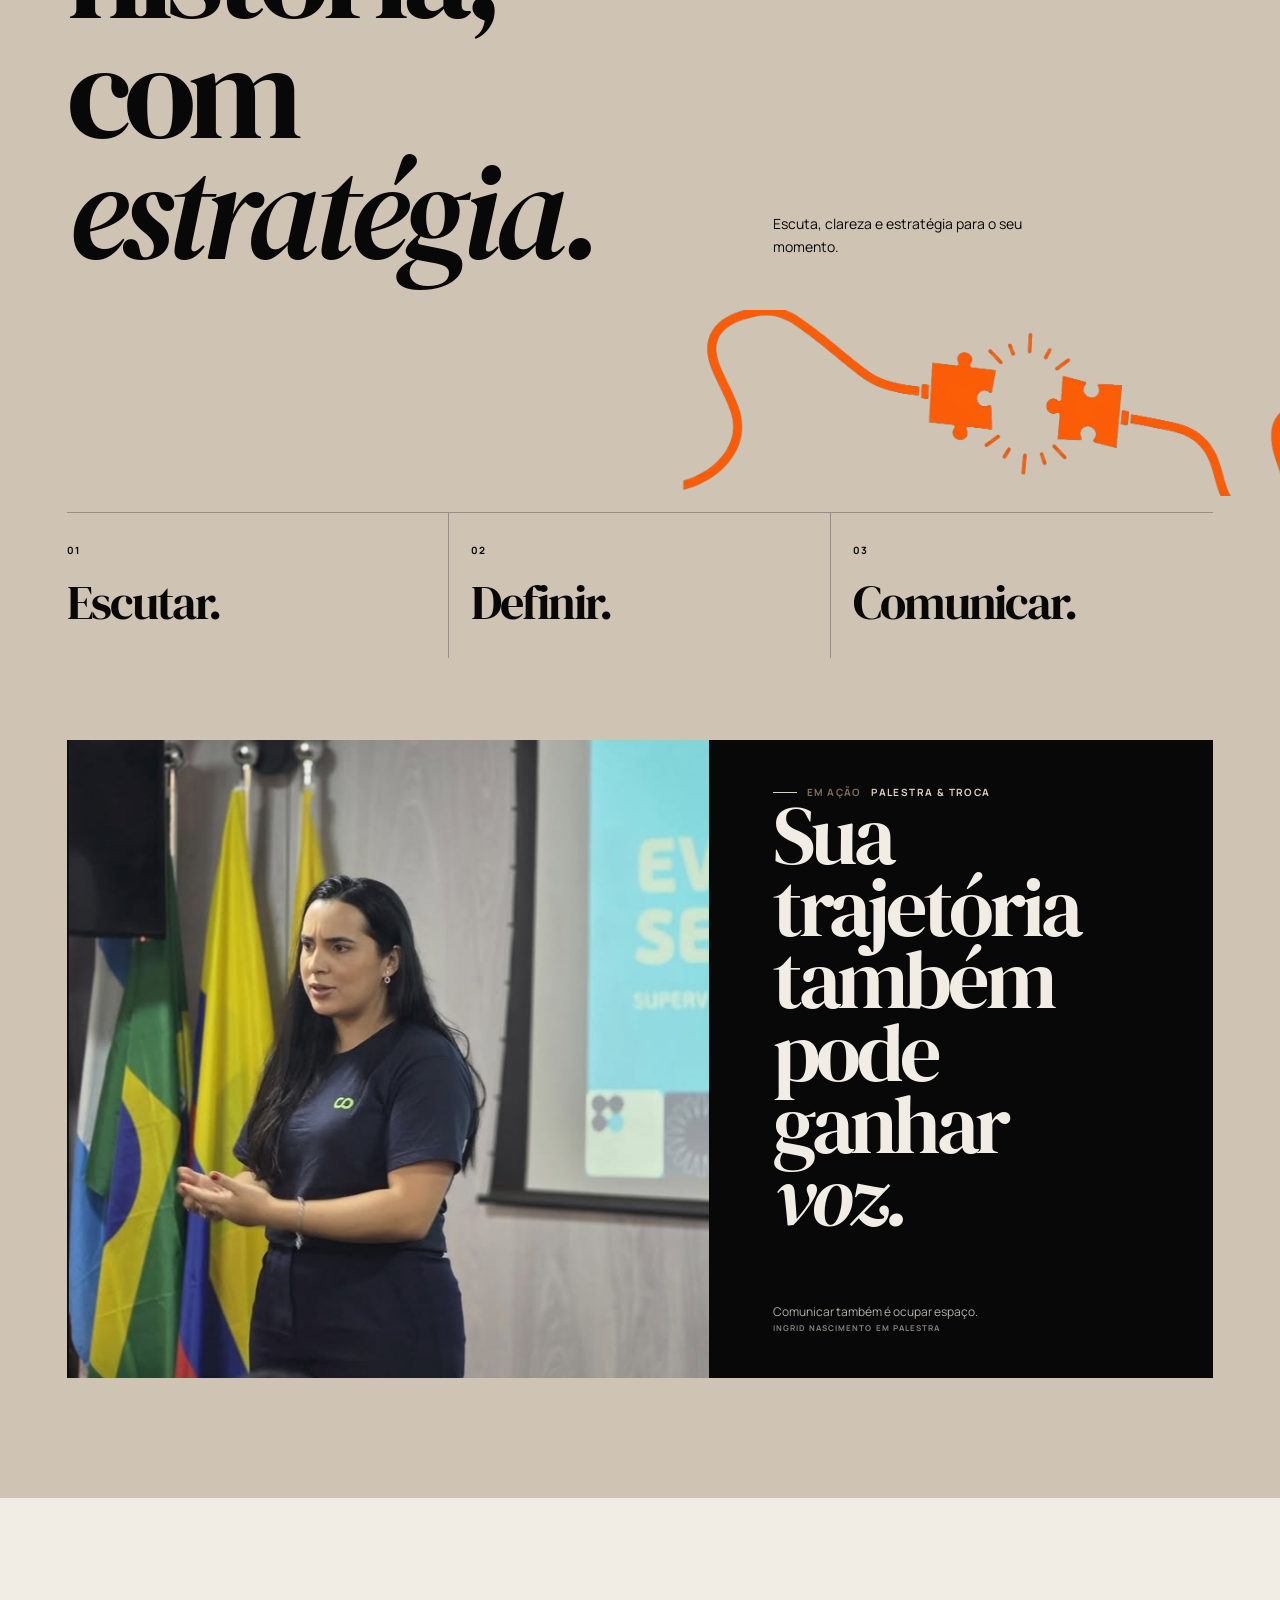
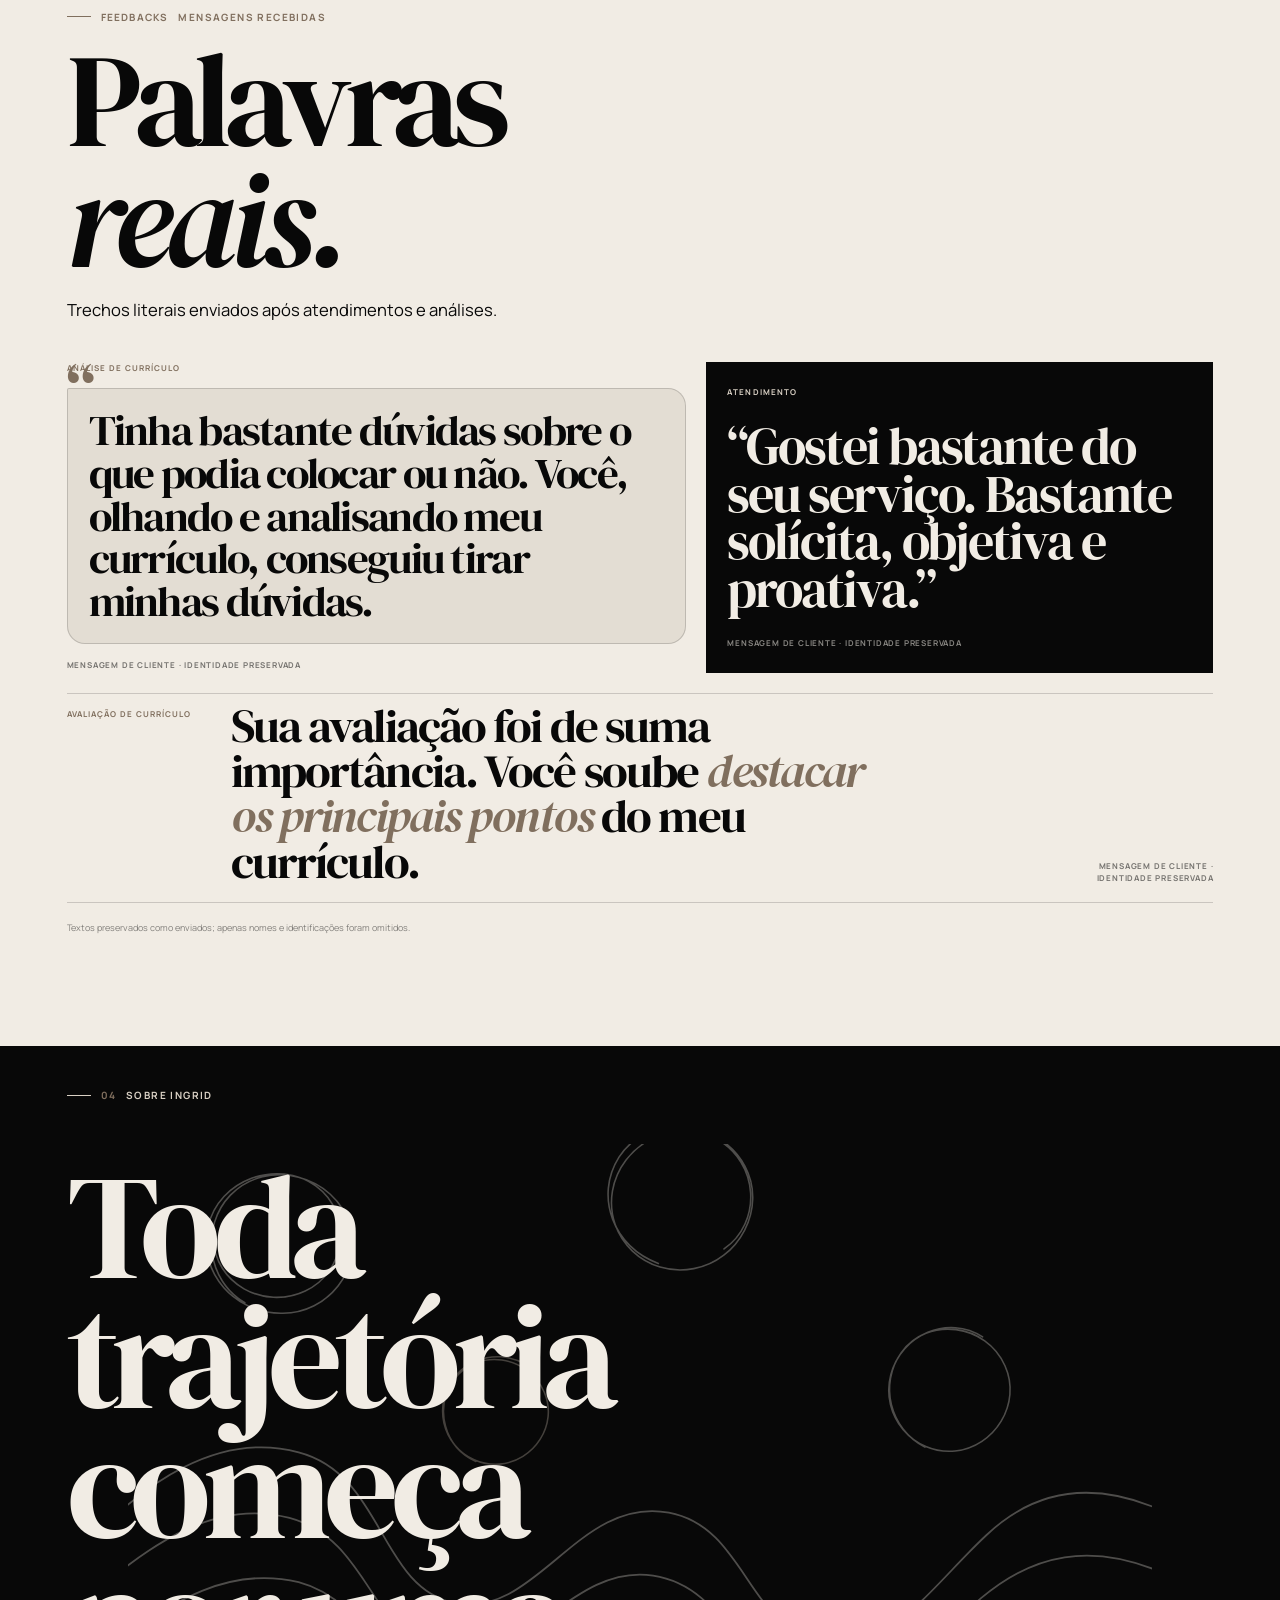
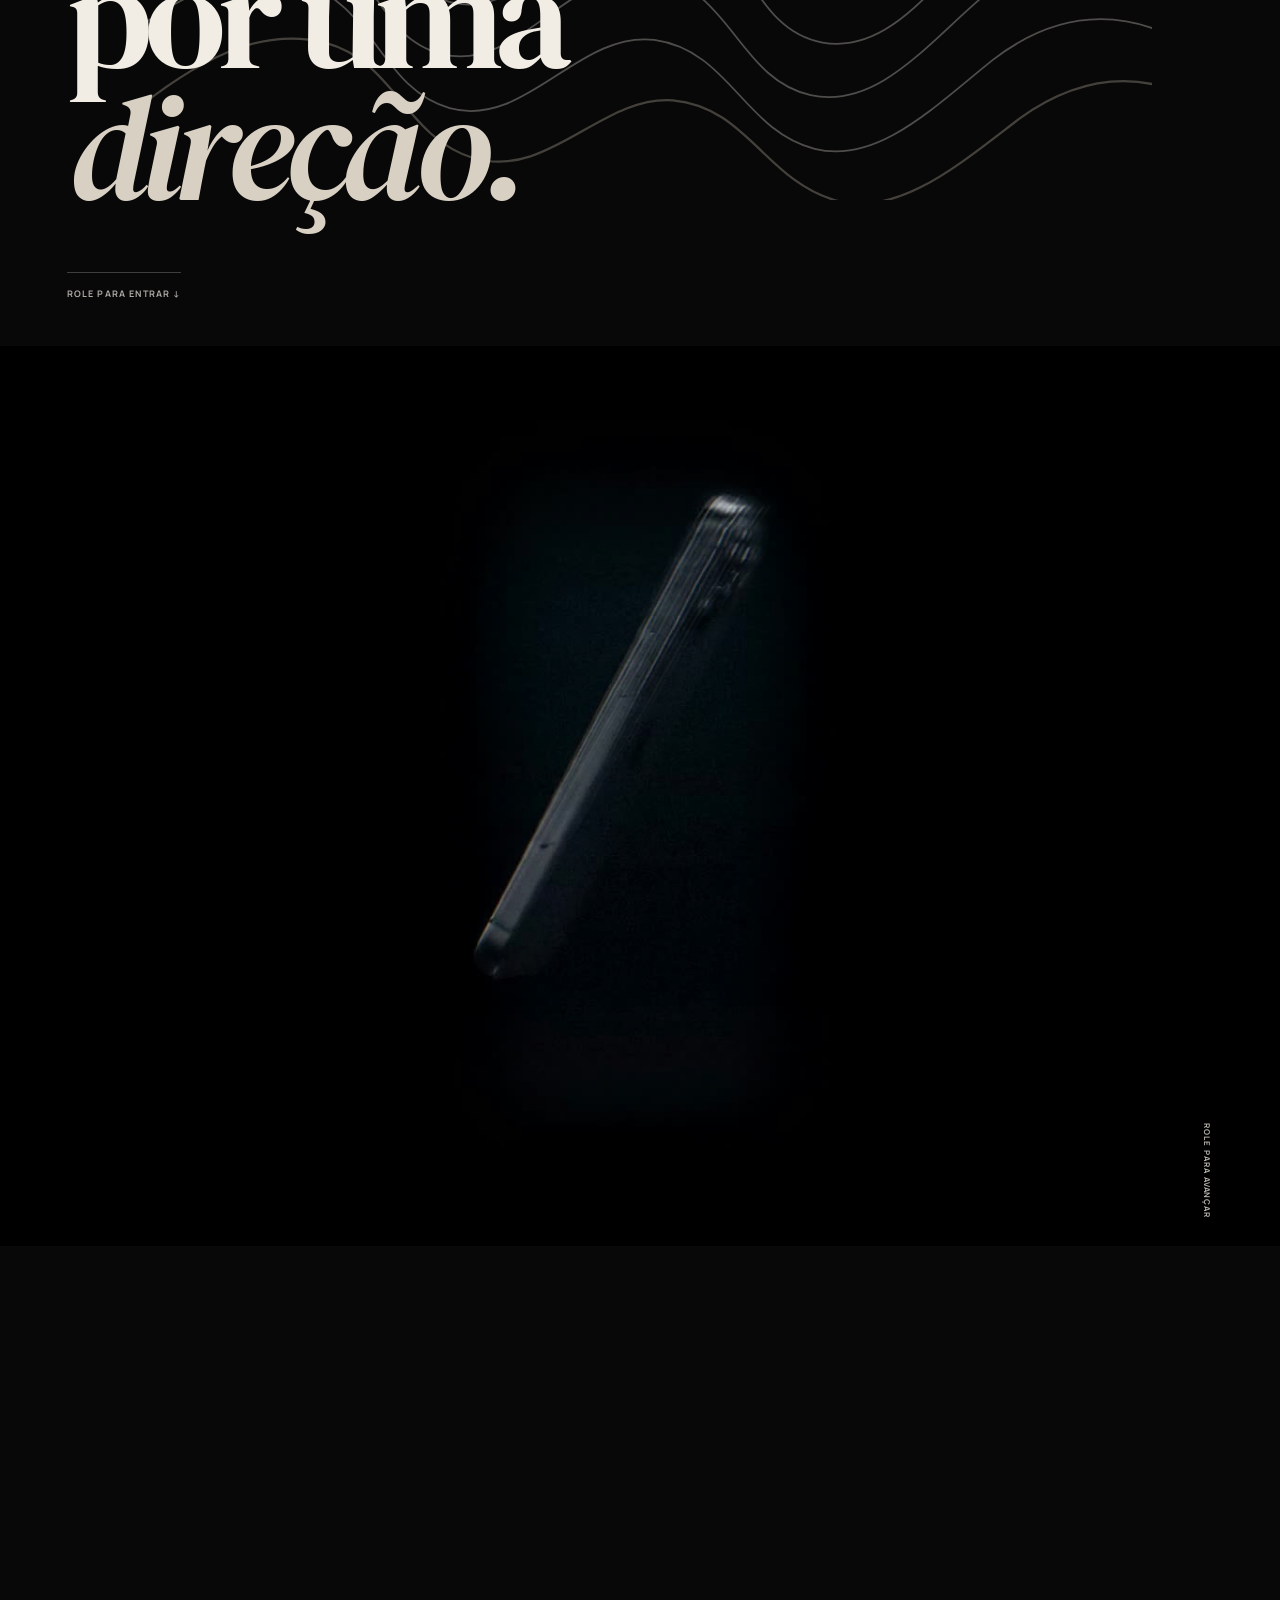
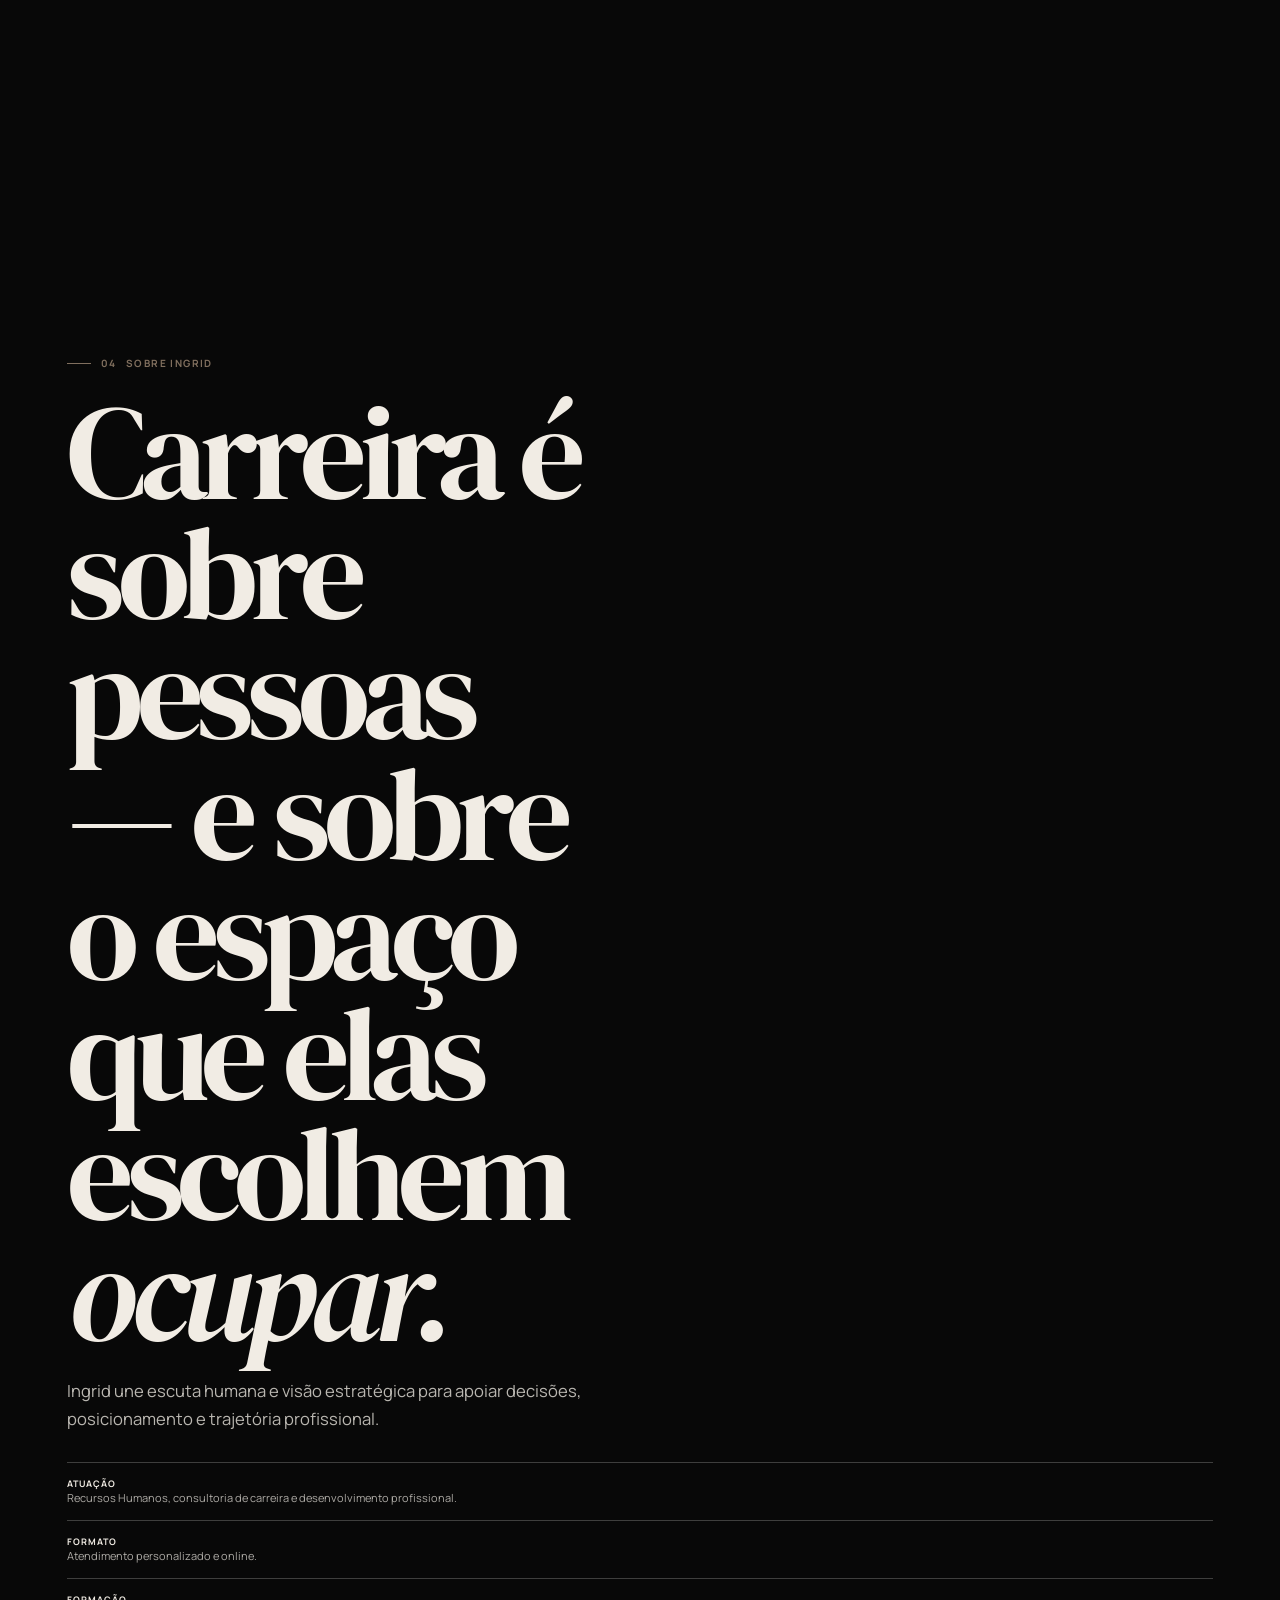
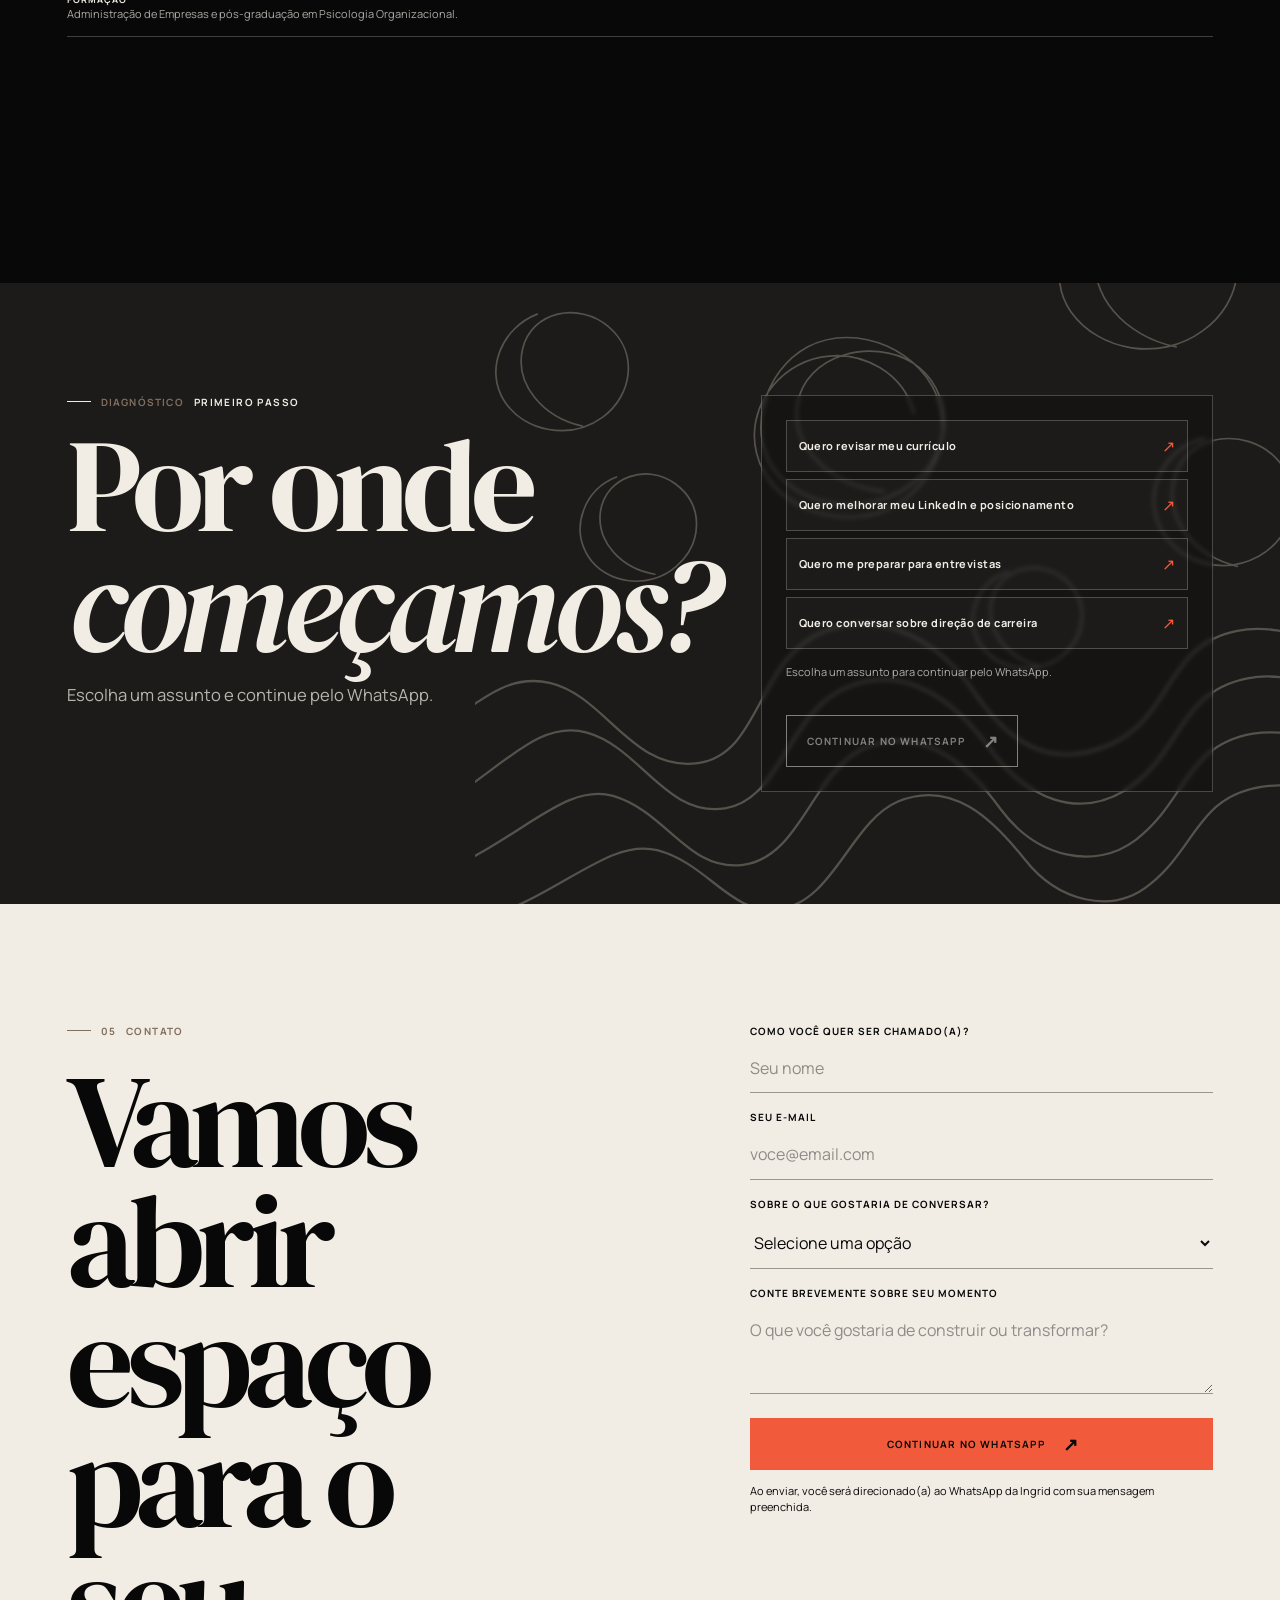
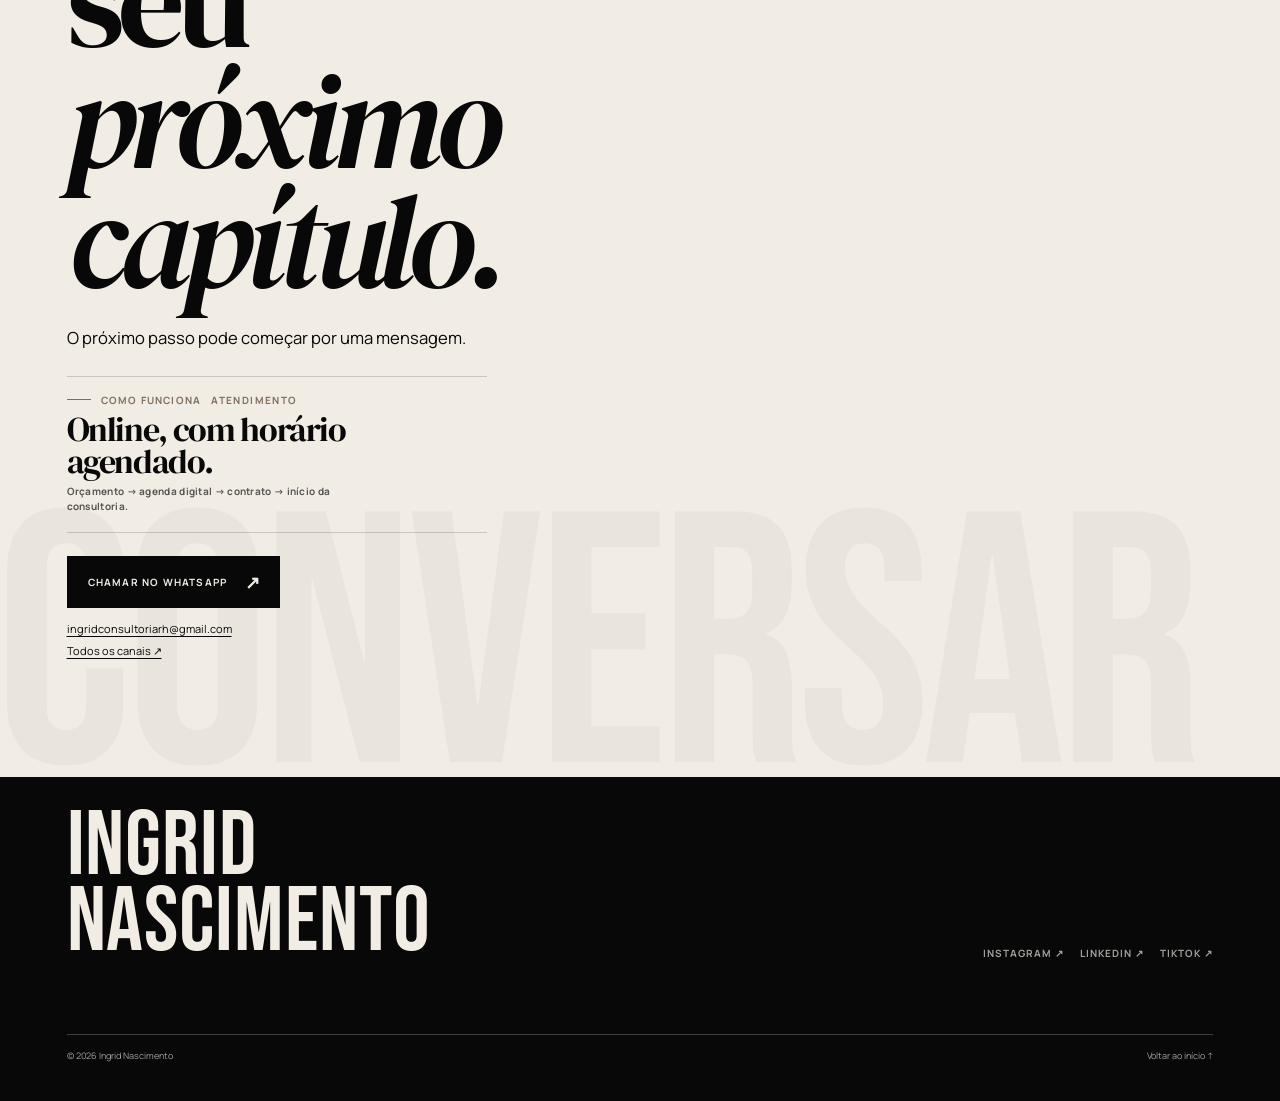
==== commit a9b61d40: "Shift visual system toward graphite paper and stone" ====
--- a/index.html
+++ b/index.html
@@ -27,7 +27,9 @@
       --ink-2: #1c1b19;
       --paper: #f1ece4;
       --paper-dim: #d9d0c4;
-      --surface: #ccc0b1;
+      --surface: #cfc3b4;
+      --stone: #b8aa99;
+      --stone-deep: #806f5e;
       --orange: #f15b3c;
       --hairline: rgba(255, 253, 250, .22);
       --dark-line: rgba(8, 8, 8, .17);
@@ -50,37 +52,37 @@
     .skip-link:focus { transform: translateY(0); }
     .kicker { display: flex; align-items: center; gap: 10px; margin: 0; font-size: 10px; font-weight: 800; letter-spacing: .14em; line-height: 1.4; text-transform: uppercase; }
     .kicker::before { content: ""; width: 24px; height: 1px; background: currentColor; }
-    .orange { color: var(--orange); }
-    .section-number { color: var(--orange); font-size: 10px; font-weight: 800; letter-spacing: .12em; }
+    .orange { color: var(--stone-deep); }
+    .section-number { color: var(--stone-deep); font-size: 10px; font-weight: 800; letter-spacing: .12em; }
     .section-title { margin: 0; font: 400 clamp(47px, 10.5vw, 132px)/.91 var(--serif); letter-spacing: -.055em; }
-    .section-title em { color: var(--orange); font-style: italic; }
+    .section-title em { color: inherit; font-style: italic; }
     .section-copy { margin: 0; color: inherit; font-size: clamp(15px, 1.3vw, 18px); line-height: 1.7; }
     .button { min-height: 52px; display: inline-flex; align-items: center; justify-content: center; gap: 18px; padding: 13px 18px 13px 20px; border: 1px solid transparent; background: var(--paper); color: var(--ink); font-size: 10px; font-weight: 900; letter-spacing: .12em; text-transform: uppercase; transition: background .25s ease, color .25s ease, transform .25s ease; }
     .button > span { font-size: 18px; line-height: 0; transition: transform .25s ease; }
-    .button:hover { background: var(--orange); transform: translateY(-3px); }
+    .button:hover { background: var(--paper-dim); transform: translateY(-3px); }
     .button:hover > span { transform: translate(3px, -3px); }
     .button--outline { border-color: currentColor; background: transparent; color: inherit; }
-    .button--outline:hover { border-color: var(--orange); color: var(--ink); }
+    .button--outline:hover { border-color: var(--paper-dim); background: var(--paper-dim); color: var(--ink); }
 
     /* Header and mobile navigation */
     .site-header { position: absolute; z-index: 30; top: 0; left: 0; width: 100%; padding: 19px var(--gutter) 0; }
     .header-row { min-height: 49px; display: flex; align-items: flex-start; justify-content: space-between; gap: 20px; border-bottom: 1px solid var(--hairline); }
     .brand { display: inline-flex; align-items: flex-start; gap: 11px; color: var(--paper); font-size: 9px; font-weight: 800; letter-spacing: .13em; line-height: 1.25; text-transform: uppercase; }
-    .brand-mark { color: var(--orange); font: 400 25px/.75 var(--display); letter-spacing: .02em; }
+    .brand-mark { color: var(--paper); font: 400 25px/.75 var(--display); letter-spacing: .02em; }
     .menu-toggle { min-width: 77px; padding: 0 0 13px; border: 0; background: transparent; color: var(--paper); font-size: 10px; font-weight: 800; letter-spacing: .12em; text-align: right; text-transform: uppercase; }
-    .menu-toggle::after { content: "+"; display: inline-block; padding-left: 8px; color: var(--orange); font-size: 19px; font-weight: 400; line-height: .6; transition: transform .25s ease; }
+    .menu-toggle::after { content: "+"; display: inline-block; padding-left: 8px; color: var(--paper-dim); font-size: 19px; font-weight: 400; line-height: .6; transition: transform .25s ease; }
     .menu-toggle[aria-expanded="true"]::after { transform: rotate(45deg); }
     /* Navigation is a destination in its own right: high-contrast, numbered and easy to scan one-handed. */
-    .menu-panel { position: fixed; z-index: 50; inset: 0; display: grid; grid-template-rows: auto 1fr auto; overflow: hidden; padding: 19px var(--gutter) 23px; background: radial-gradient(circle at 88% 9%, rgba(255,87,45,.22), transparent 27%), var(--ink); color: var(--paper); isolation: isolate; opacity: 0; pointer-events: none; transform: translateY(-10px); transition: opacity .35s ease, transform .35s cubic-bezier(.2,.75,.2,1); }
-    .menu-panel::before { content: "IN"; position: absolute; z-index: 0; right: -.08em; bottom: -.17em; color: rgba(255,87,45,.14); font: 400 min(58vw, 580px)/.7 var(--display); letter-spacing: -.04em; pointer-events: none; }
+    .menu-panel { position: fixed; z-index: 50; inset: 0; display: grid; grid-template-rows: auto 1fr auto; overflow: hidden; padding: 19px var(--gutter) 23px; background: radial-gradient(circle at 88% 9%, rgba(207,195,180,.17), transparent 27%), var(--ink); color: var(--paper); isolation: isolate; opacity: 0; pointer-events: none; transform: translateY(-10px); transition: opacity .35s ease, transform .35s cubic-bezier(.2,.75,.2,1); }
+    .menu-panel::before { content: "IN"; position: absolute; z-index: 0; right: -.08em; bottom: -.17em; color: rgba(207,195,180,.12); font: 400 min(58vw, 580px)/.7 var(--display); letter-spacing: -.04em; pointer-events: none; }
     .menu-panel::after { content: "NAVEGAÇÃO"; position: absolute; z-index: 0; top: 50%; right: -11px; color: rgba(244,240,232,.11); font-size: 9px; font-weight: 800; letter-spacing: .19em; writing-mode: vertical-rl; transform: translateY(-50%); }
     .menu-panel > * { position: relative; z-index: 1; }
     .menu-panel.is-open { opacity: 1; pointer-events: auto; transform: none; }
     .menu-top { min-height: 52px; display: flex; align-items: flex-start; justify-content: space-between; border-bottom: 1px solid rgba(244,240,232,.23); }
     .menu-top .brand { color: var(--paper); }
-    .menu-top .brand-mark { color: var(--orange); }
+    .menu-top .brand-mark { color: var(--paper); }
     .menu-close { min-width: 84px; min-height: 31px; padding: 0 10px; border: 1px solid rgba(244,240,232,.42); border-radius: 99px; background: transparent; color: var(--paper); font-size: 9px; font-weight: 900; letter-spacing: .13em; text-transform: uppercase; transition: background .2s ease, color .2s ease, border-color .2s ease; }
-    .menu-close:hover { border-color: var(--orange); background: var(--orange); color: var(--ink); }
+    .menu-close:hover { border-color: var(--paper-dim); background: var(--paper-dim); color: var(--ink); }
     .menu-list { counter-reset: menu-item; align-self: center; display: grid; gap: 0; width: 100%; margin: 0; padding: 27px 0 23px; list-style: none; }
     .menu-list li { position: relative; counter-increment: menu-item; padding: 7px 23px 8px 35px; border-bottom: 1px solid rgba(244,240,232,.18); opacity: 0; transform: translateY(8px); transition: opacity .78s ease, transform .96s cubic-bezier(.18,.8,.2,1); }
     .menu-list li:first-child { border-top: 1px solid rgba(244,240,232,.18); transform: translateY(-8px); }
@@ -88,9 +90,9 @@
     .menu-list li:nth-child(3) { transform: translateX(-10px); }
     .menu-list li:nth-child(4) { transform: translateX(10px); }
     .menu-list li:nth-child(5) { transform: translateY(8px); }
-    .menu-list li::before { content: "0" counter(menu-item); position: absolute; top: 13px; left: 0; color: var(--orange); font-size: 9px; font-weight: 900; letter-spacing: .11em; }
+    .menu-list li::before { content: "0" counter(menu-item); position: absolute; top: 13px; left: 0; color: var(--paper-dim); font-size: 9px; font-weight: 900; letter-spacing: .11em; }
     .menu-list a { display: block; color: var(--paper); font: 400 clamp(39px, 11.4vw, 82px)/.79 var(--display); letter-spacing: .012em; transition: color .22s ease, transform .22s ease; }
-    .menu-list a:hover { color: var(--orange); transform: translateX(7px); }
+    .menu-list a:hover { color: var(--paper-dim); transform: translateX(7px); }
     .menu-panel.is-open .menu-list li { opacity: 1; transform: none; }
     .menu-panel.is-open .menu-list li:nth-child(1) { transition-delay: .12s; }
     .menu-panel.is-open .menu-list li:nth-child(2) { transition-delay: .20s; }
@@ -98,27 +100,27 @@
     .menu-panel.is-open .menu-list li:nth-child(4) { transition-delay: .36s; }
     .menu-panel.is-open .menu-list li:nth-child(5) { transition-delay: .44s; }
     .menu-foot { display: grid; grid-template-columns: repeat(3, minmax(0,1fr)); gap: 9px; border-top: 1px solid rgba(244,240,232,.23); padding-top: 14px; color: rgba(244,240,232,.78); font-size: 9px; font-weight: 800; letter-spacing: .04em; line-height: 1.5; }
-    .menu-foot::before { content: "CONTATOS"; grid-column: 1 / -1; margin-bottom: 1px; color: var(--orange); font-size: 8px; letter-spacing: .16em; }
+    .menu-foot::before { content: "CONTATOS"; grid-column: 1 / -1; margin-bottom: 1px; color: var(--paper-dim); font-size: 8px; letter-spacing: .16em; }
     .menu-foot a { transition: color .2s ease; }
-    .menu-foot a:hover { color: var(--orange); }
+    .menu-foot a:hover { color: var(--paper-dim); }
 
     /* Hero: graphic editorial hierarchy — massive type, one clear action and Ingrid's portrait carrying the other half of the frame. */
     .hero { position: relative; min-height: 100vh; min-height: 100svh; display: grid; grid-template-columns: minmax(0, 57%) minmax(0, 43%); overflow: hidden; background: var(--ink); isolation: isolate; }
     /* The orange field is not a decoration: it gives the portrait a bold, ownable editorial backdrop while keeping the copy legible on graphite. */
     .hero::before { content: ""; position: absolute; z-index: 0; inset: 0; background: url("assets/hero-orange-field.svg") 25% center / cover no-repeat; pointer-events: none; }
-    .hero::after { content: ""; position: absolute; z-index: 4; right: 0; bottom: 0; left: 0; height: 9px; background: var(--orange); }
+    .hero::after { content: ""; position: absolute; z-index: 4; right: 0; bottom: 0; left: 0; height: 9px; background: var(--paper-dim); }
     .hero-copy { position: relative; z-index: 3; min-width: 0; display: flex; flex-direction: column; justify-content: space-between; padding: 95px 18px 42px var(--gutter); border-right: 1px solid rgba(244,240,232,.14); background: linear-gradient(90deg, rgba(8,8,8,.99) 0%, rgba(8,8,8,.96) 68%, rgba(8,8,8,.69) 100%); }
     .hero-copy::after { content: "DIREÇÃO / PRESENÇA"; position: absolute; top: 79px; right: 8px; color: rgba(244,240,232,.34); font-size: 7px; font-weight: 900; letter-spacing: .13em; writing-mode: vertical-rl; }
     .hero-copy__intro { align-self: start; }
-    .hero-label { display: flex; align-items: center; gap: 9px; margin: 0 0 17px; color: var(--orange); font-size: 8px; font-weight: 800; letter-spacing: .13em; line-height: 1.3; text-transform: uppercase; }
+    .hero-label { display: flex; align-items: center; gap: 9px; margin: 0 0 17px; color: var(--paper-dim); font-size: 8px; font-weight: 800; letter-spacing: .13em; line-height: 1.3; text-transform: uppercase; }
     .hero-label::before { content: ""; flex: 0 0 17px; height: 1px; background: currentColor; }
     .hero-title { margin: 0; color: var(--paper); font: 400 clamp(58px, 17.2vw, 188px)/.75 var(--display); letter-spacing: .005em; text-transform: uppercase; }
     .hero-title span { display: block; }
-    .hero-title em { color: var(--orange); font-style: normal; }
+    .hero-title em { color: var(--paper); font-style: normal; }
     .hero-summary { margin: 25px 0 0; max-width: 25ch; color: rgba(244,240,232,.7); font-size: 11px; line-height: 1.57; }
     .hero-action { align-self: start; max-width: 236px; padding-top: 13px; border-top: 1px solid rgba(244,240,232,.24); }
-    .hero-action .button { background: var(--orange); color: var(--ink); font-size: 9px; }
-    .hero-action .button:hover { background: var(--paper); }
+    .hero-action .button { background: var(--paper); color: var(--ink); font-size: 9px; }
+    .hero-action .button:hover { background: var(--paper-dim); }
     .hero-note { max-width: 25ch; margin: 13px 0 0; color: rgba(244,240,232,.51); font-size: 8px; line-height: 1.55; }
     .hero-portrait { position: relative; z-index: 2; overflow: hidden; min-height: 100%; background: transparent; }
     .hero-portrait::before { content: ""; position: absolute; z-index: 2; inset: 0; pointer-events: none; background: linear-gradient(90deg, rgba(8,8,8,.43), transparent 43%), linear-gradient(0deg, rgba(8,8,8,.51), transparent 24%); }
@@ -152,11 +154,11 @@
     .service details { width: 100%; }
     .service summary { position: relative; display: grid; grid-template-columns: 29px 1fr 24px; gap: 12px; align-items: center; min-height: 99px; padding: 18px var(--gutter); cursor: pointer; list-style: none; }
     .service summary::-webkit-details-marker { display: none; }
-    .service-index { color: var(--orange); font-size: 10px; font-weight: 800; letter-spacing: .08em; }
+    .service-index { color: var(--paper-dim); font-size: 10px; font-weight: 800; letter-spacing: .08em; }
     .service-name { font: 400 clamp(32px, 9.4vw, 80px)/.9 var(--serif); letter-spacing: -.045em; }
-    .service-name em { color: var(--orange); font-style: italic; }
+    .service-name em { color: var(--paper); font-style: italic; }
     .service-plus { justify-self: end; font-size: 24px; font-weight: 300; line-height: 1; transition: transform .25s ease; }
-    .service details[open] .service-plus { color: var(--orange); transform: rotate(45deg); }
+    .service details[open] .service-plus { color: var(--paper-dim); transform: rotate(45deg); }
     .service-copy { max-width: 550px; margin: -3px 55px 27px calc(var(--gutter) + 41px); color: rgba(241,236,228,.72); font-size: 13px; line-height: 1.67; }
     .service details[open] { background: #292723; }
 
@@ -178,9 +180,9 @@
     .speaking-photo { min-height: 0; aspect-ratio: 1 / 1; overflow: hidden; background: #161616; }
     .speaking-photo img { width: 100%; height: 100%; object-fit: cover; object-position: 51% center; }
     .speaking-copy { display: grid; align-content: space-between; gap: 27px; min-height: 280px; padding: 29px var(--gutter) 31px; }
-    .speaking-copy .kicker { color: var(--orange); }
+    .speaking-copy .kicker { color: var(--paper-dim); }
     .speaking-title { max-width: 8ch; margin: 0; font: 400 clamp(38px, 9.5vw, 82px)/.88 var(--serif); letter-spacing: -.05em; }
-    .speaking-title em { color: var(--orange); font-style: italic; }
+    .speaking-title em { color: var(--paper); font-style: italic; }
     .speaking-note { max-width: 34ch; margin: 0; color: rgba(244,240,232,.72); font-size: 12px; line-height: 1.65; }
     .speaking-location { margin: 0; color: rgba(244,240,232,.52); font-size: 8px; font-weight: 800; letter-spacing: .13em; text-transform: uppercase; }
 
@@ -191,24 +193,24 @@
     .proof-head .section-copy { max-width: 48ch; }
     .quote-grid { display: grid; gap: 18px; margin-top: 38px; }
     .quote-slot { position: relative; display: grid; align-content: space-between; gap: 15px; min-height: 180px; }
-    .slot-index { color: var(--orange); font-size: 8px; font-weight: 900; letter-spacing: .13em; text-transform: uppercase; }
+    .slot-index { color: var(--stone-deep); font-size: 8px; font-weight: 900; letter-spacing: .13em; text-transform: uppercase; }
     .quote-slot blockquote { margin: 0; letter-spacing: -.04em; }
     .quote-slot cite { font-size: 8px; font-style: normal; font-weight: 800; letter-spacing: .1em; line-height: 1.5; text-transform: uppercase; }
     .quote-slot--message { padding: 0 0 2px; }
     .quote-slot--message blockquote { position: relative; max-width: 31ch; padding: 20px 21px 21px; border: 1px solid var(--dark-line); border-radius: 2px 18px 18px 18px; background: #e3ddd3; font: 400 clamp(24px, 6vw, 43px)/.99 var(--serif); }
-    .quote-slot--message blockquote::before { content: "“"; position: absolute; top: -27px; left: -2px; color: var(--orange); font: 400 70px/.8 var(--serif); }
+    .quote-slot--message blockquote::before { content: "“"; position: absolute; top: -27px; left: -2px; color: var(--stone-deep); font: 400 70px/.8 var(--serif); }
     .quote-slot--message cite { color: rgba(8,8,8,.53); }
     .quote-slot--impact { min-height: 208px; padding: 24px 21px; color: var(--paper); background: var(--ink); }
-    .quote-slot--impact .slot-index { color: var(--orange); }
+    .quote-slot--impact .slot-index { color: var(--paper-dim); }
     .quote-slot--impact blockquote { max-width: 18ch; font: 400 clamp(29px, 7vw, 52px)/.92 var(--serif); }
     .quote-slot--impact cite { color: rgba(244,240,232,.54); }
     .quote-slot--line { min-height: 164px; padding: 9px 0 18px; border-top: 1px solid var(--dark-line); border-bottom: 1px solid var(--dark-line); }
     .quote-slot--line blockquote { max-width: 27ch; font: 400 clamp(26px, 6.6vw, 47px)/.96 var(--serif); }
-    .quote-slot--line blockquote strong { color: var(--orange); font-weight: 400; font-style: italic; }
+    .quote-slot--line blockquote strong { color: var(--stone-deep); font-weight: 400; font-style: italic; }
     .quote-slot--line cite { color: rgba(8,8,8,.53); }
     .proof-disclaimer { margin: 18px 0 0; color: rgba(8,8,8,.47); font-size: 9px; line-height: 1.5; }
 
-    /* A discreet contour map makes the diagnosis feel like a point of direction — one intentional texture, in Ingrid's coral/graphite palette. */
+    /* A discreet contour map makes the diagnosis feel like a point of direction, in a graphite, paper and stone palette. */
     .diagnostic { position: relative; isolation: isolate; overflow: hidden; padding: 70px var(--gutter); color: var(--paper); background: var(--ink-2); }
     .diagnostic::before { content: ""; position: absolute; z-index: -1; inset: 0; background: url("assets/topographic-lines.svg") right -145px center / min(950px, 185vw) auto no-repeat; opacity: .32; pointer-events: none; }
     .diagnostic-grid { position: relative; display: grid; gap: 27px; }
@@ -229,9 +231,9 @@
     /* A quiet visual threshold before the frames: the map signals a change of chapter without adding a content wall. */
     .frame-prelude { position: relative; isolation: isolate; min-height: 100svh; display: grid; grid-template-rows: auto 1fr auto; overflow: hidden; padding: 31px var(--gutter) 34px; color: var(--paper); background: var(--ink); }
     .frame-prelude::before { content: ""; position: absolute; z-index: -1; inset: 0; background: url("assets/topographic-hero.svg") center 42% / min(980px, 180vw) auto no-repeat; opacity: .32; pointer-events: none; }
-    .frame-prelude-kicker { color: var(--orange); }
+    .frame-prelude-kicker { color: var(--paper-dim); }
     .frame-prelude-title { align-self: center; max-width: 7.7ch; margin: 0; font: 400 clamp(54px, 14vw, 148px)/.88 var(--serif); letter-spacing: -.055em; }
-    .frame-prelude-title em { color: var(--orange); font-style: italic; }
+    .frame-prelude-title em { color: var(--paper-dim); font-style: italic; }
     .frame-prelude-scroll { justify-self: start; margin: 0; padding-top: 14px; border-top: 1px solid var(--hairline); color: rgba(244,240,232,.7); font-size: 9px; font-weight: 800; letter-spacing: .13em; text-transform: uppercase; }
     /* About: the frame sequence owns the full viewport, then the text follows as the visitor keeps scrolling. */
     .about { overflow: visible; padding: 0 0 78px; color: var(--paper); background: var(--ink); }
@@ -241,7 +243,7 @@
     /* This invisible track is the scroll distance used to play the 144-frame sequence. */
     .about-scene { height: 243svh; min-height: 243svh; }
     .about-image { position: relative; min-height: 475px; overflow: hidden; background: #151515; }
-    .about-image::after { content: "IN"; position: absolute; z-index: 2; bottom: -17px; left: -5px; color: var(--orange); font: 400 150px/.7 var(--display); }
+    .about-image::after { content: "IN"; position: absolute; z-index: 2; bottom: -17px; left: -5px; color: var(--paper-dim); font: 400 150px/.7 var(--display); }
     .about-image img { position: absolute; top: 0; left: 0; width: 200%; max-width: none; transform: translateX(-50%); filter: saturate(.9); }
     .about-video { width: 100vw; min-height: 0; height: 100svh; position: sticky; top: 0; display: flex; align-items: center; justify-content: center; overflow: hidden; background: #000; }
     .about-video::after, .about-video::before { display: none; }
@@ -264,12 +266,12 @@
     .contact-copy .section-title { max-width: 7ch; }
     .contact-copy .section-copy { max-width: 420px; }
     .booking-note { display: grid; gap: 6px; max-width: 420px; padding: 16px 0 17px; border-top: 1px solid var(--dark-line); border-bottom: 1px solid var(--dark-line); }
-    .booking-note .kicker { color: var(--orange); }
+    .booking-note .kicker { color: var(--stone-deep); }
     .booking-title { margin: 0; font: 400 clamp(24px, 5vw, 34px)/.96 var(--serif); letter-spacing: -.04em; }
     .booking-flow { max-width: 46ch; margin: 0; color: rgba(8,8,8,.66); font-size: 10px; font-weight: 700; letter-spacing: .03em; line-height: 1.55; }
     .contact-direct { display: grid; justify-items: start; gap: 12px; }
     .contact-direct .button { background: var(--ink); color: var(--paper); }
-    .contact-direct .button:hover { background: var(--orange); color: var(--ink); }
+    .contact-direct .button:hover { background: var(--paper-dim); color: var(--ink); }
     .contact-links { display: grid; gap: 5px; font-size: 11px; line-height: 1.55; }
     .contact-links a { text-decoration: underline; text-underline-offset: 3px; }
     .contact-form { padding-top: 25px; border-top: 1px solid var(--dark-line); }
@@ -288,7 +290,7 @@
     .footer-title { margin: 0; color: var(--paper); font: 400 clamp(42px, 11vw, 92px)/.83 var(--display); letter-spacing: .01em; text-transform: uppercase; }
     .social-list { display: flex; flex-wrap: wrap; gap: 8px 16px; margin: 0; padding: 0; list-style: none; }
     .social-list a { font-size: 10px; font-weight: 800; letter-spacing: .1em; text-transform: uppercase; }
-    .social-list a:hover { color: var(--orange); }
+    .social-list a:hover { color: var(--paper-dim); }
     .footer-bottom { display: flex; justify-content: space-between; gap: 20px; margin-top: 55px; padding-top: 14px; border-top: 1px solid var(--hairline); font-size: 9px; line-height: 1.5; }
 
     /* Motion stays understated and can be disabled by the visitor. */
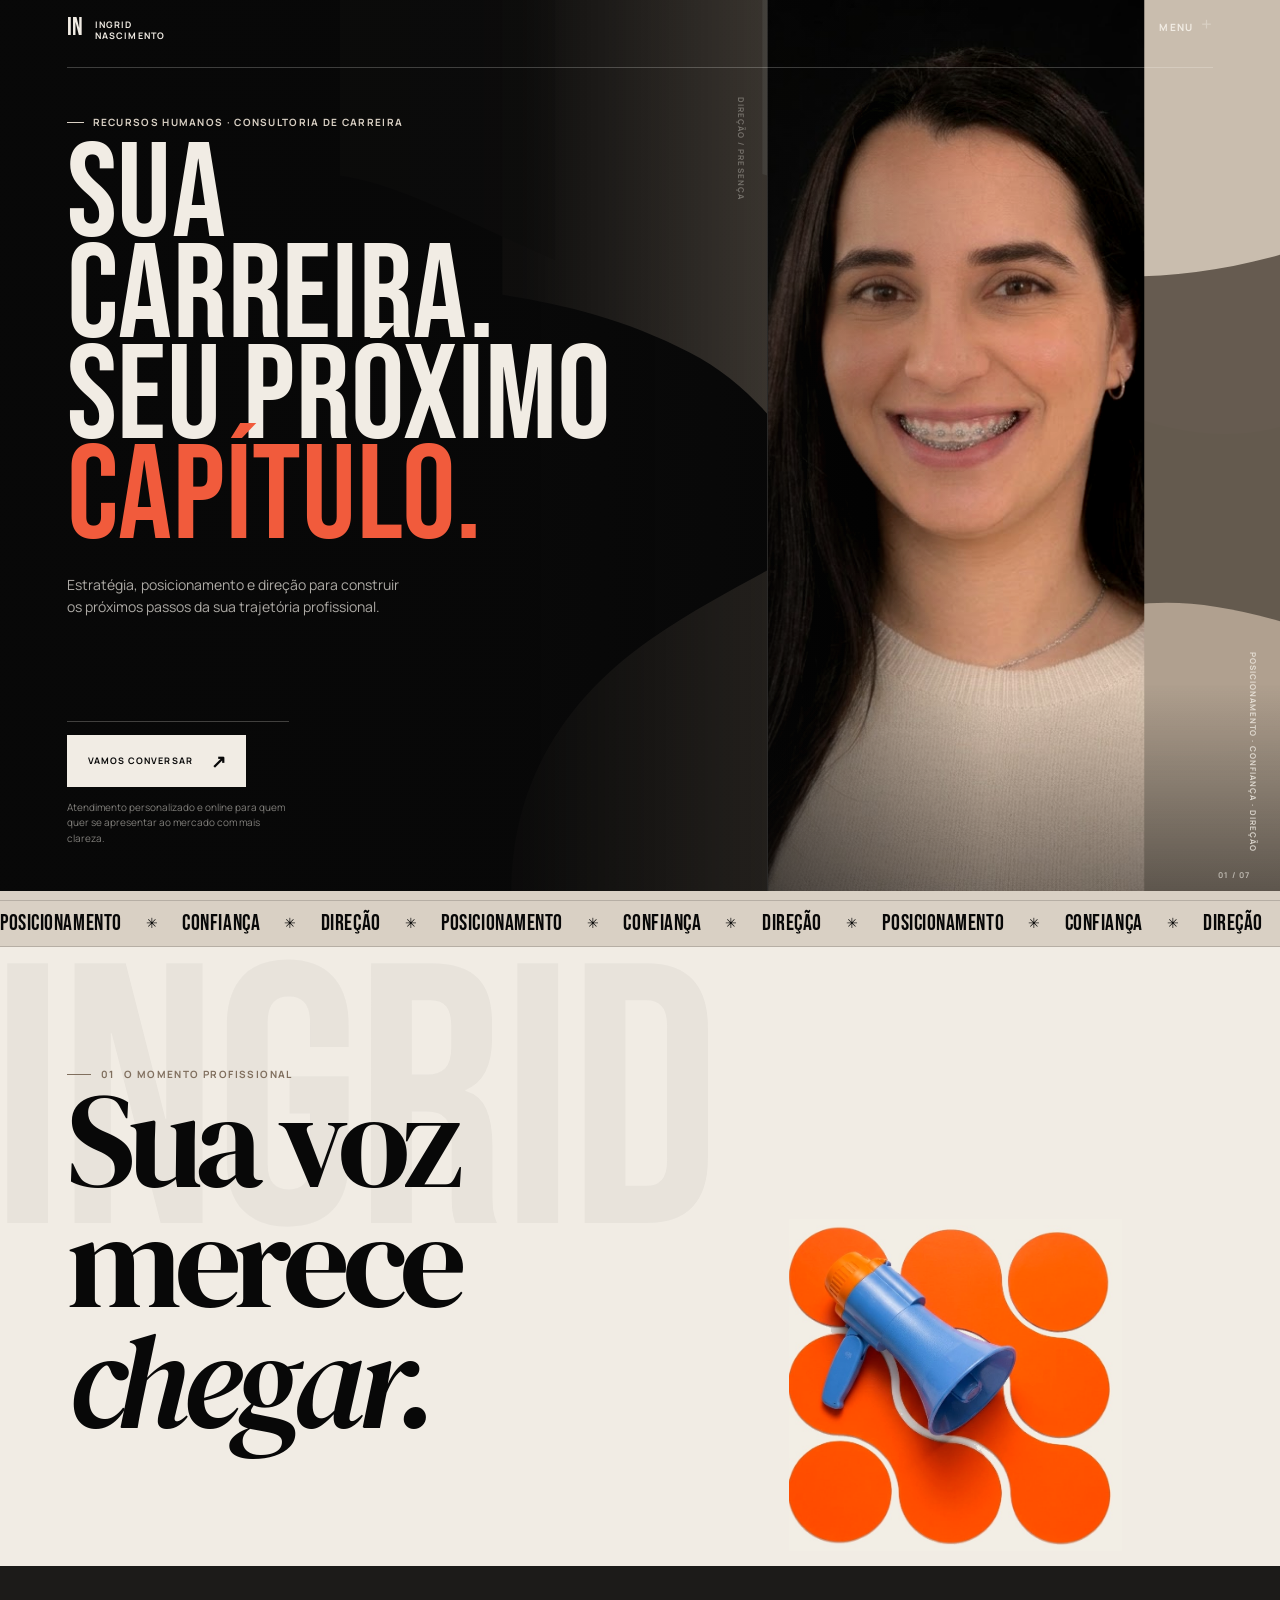
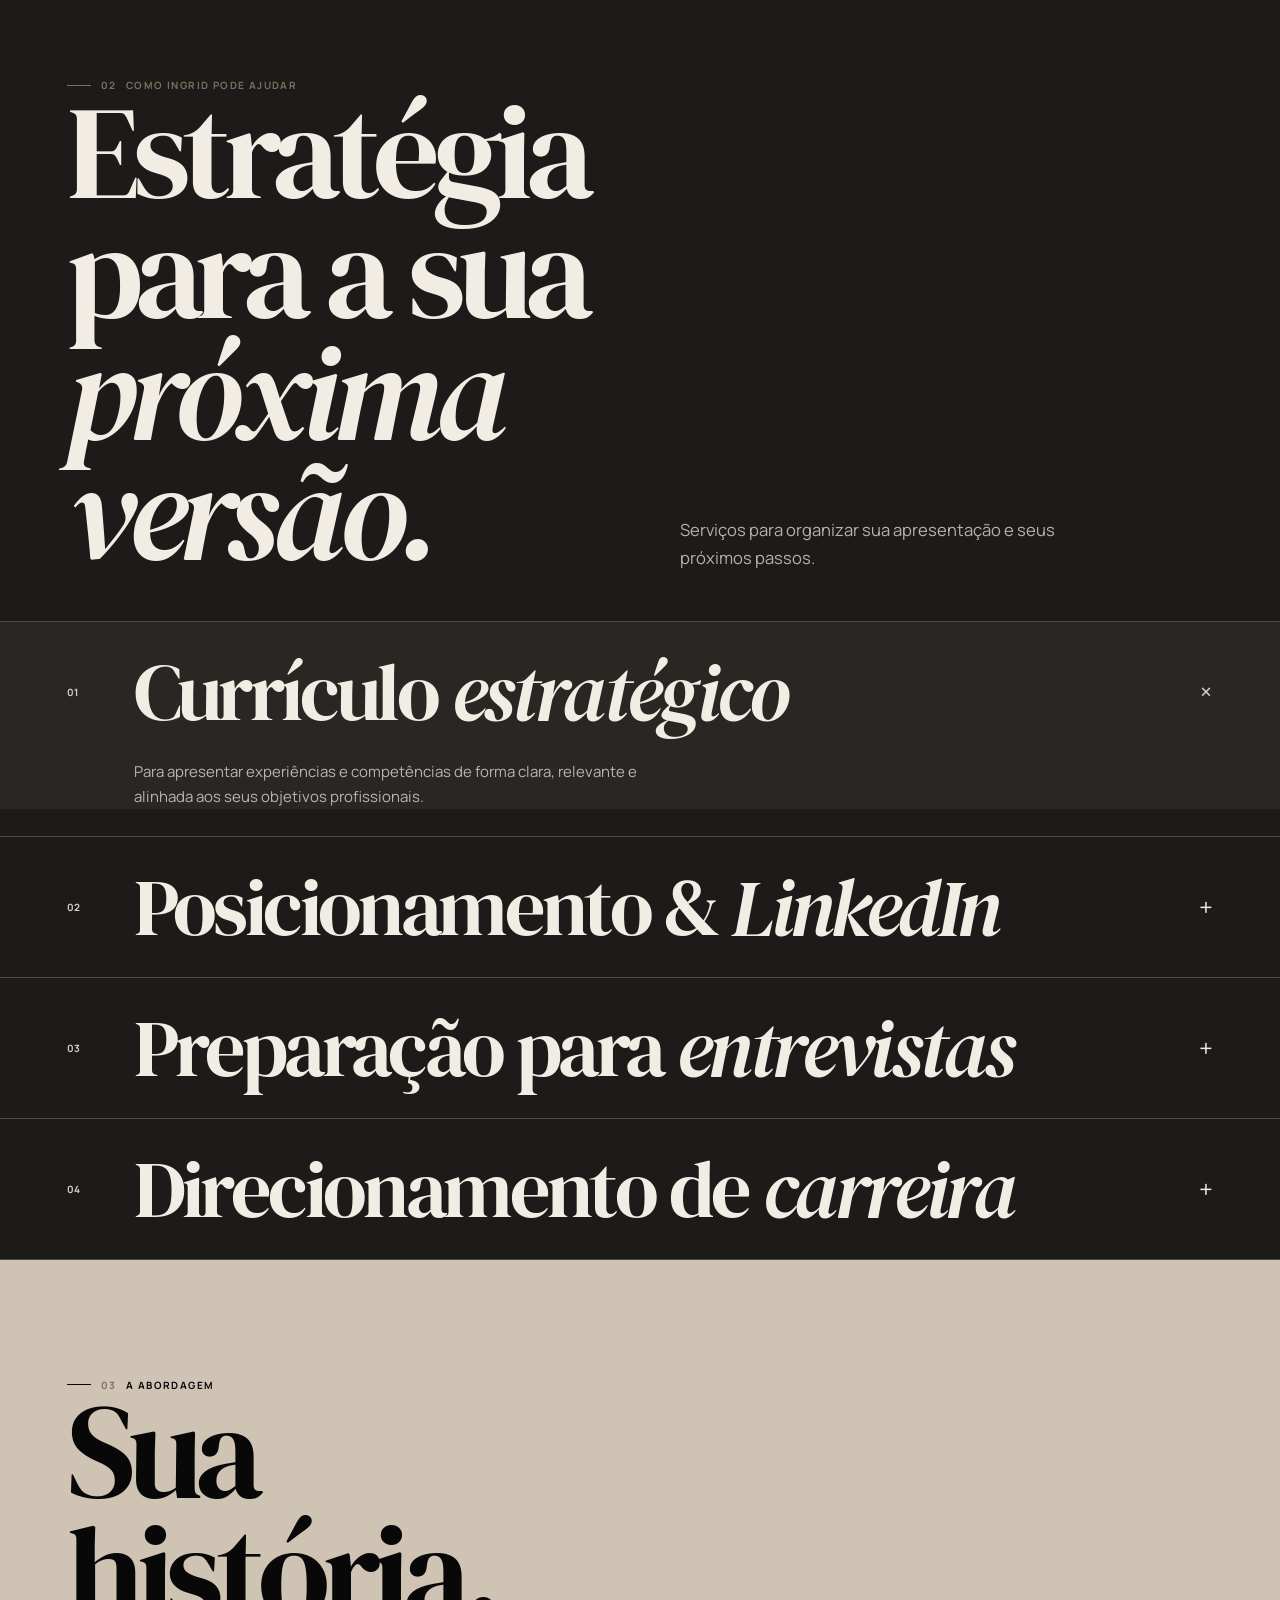
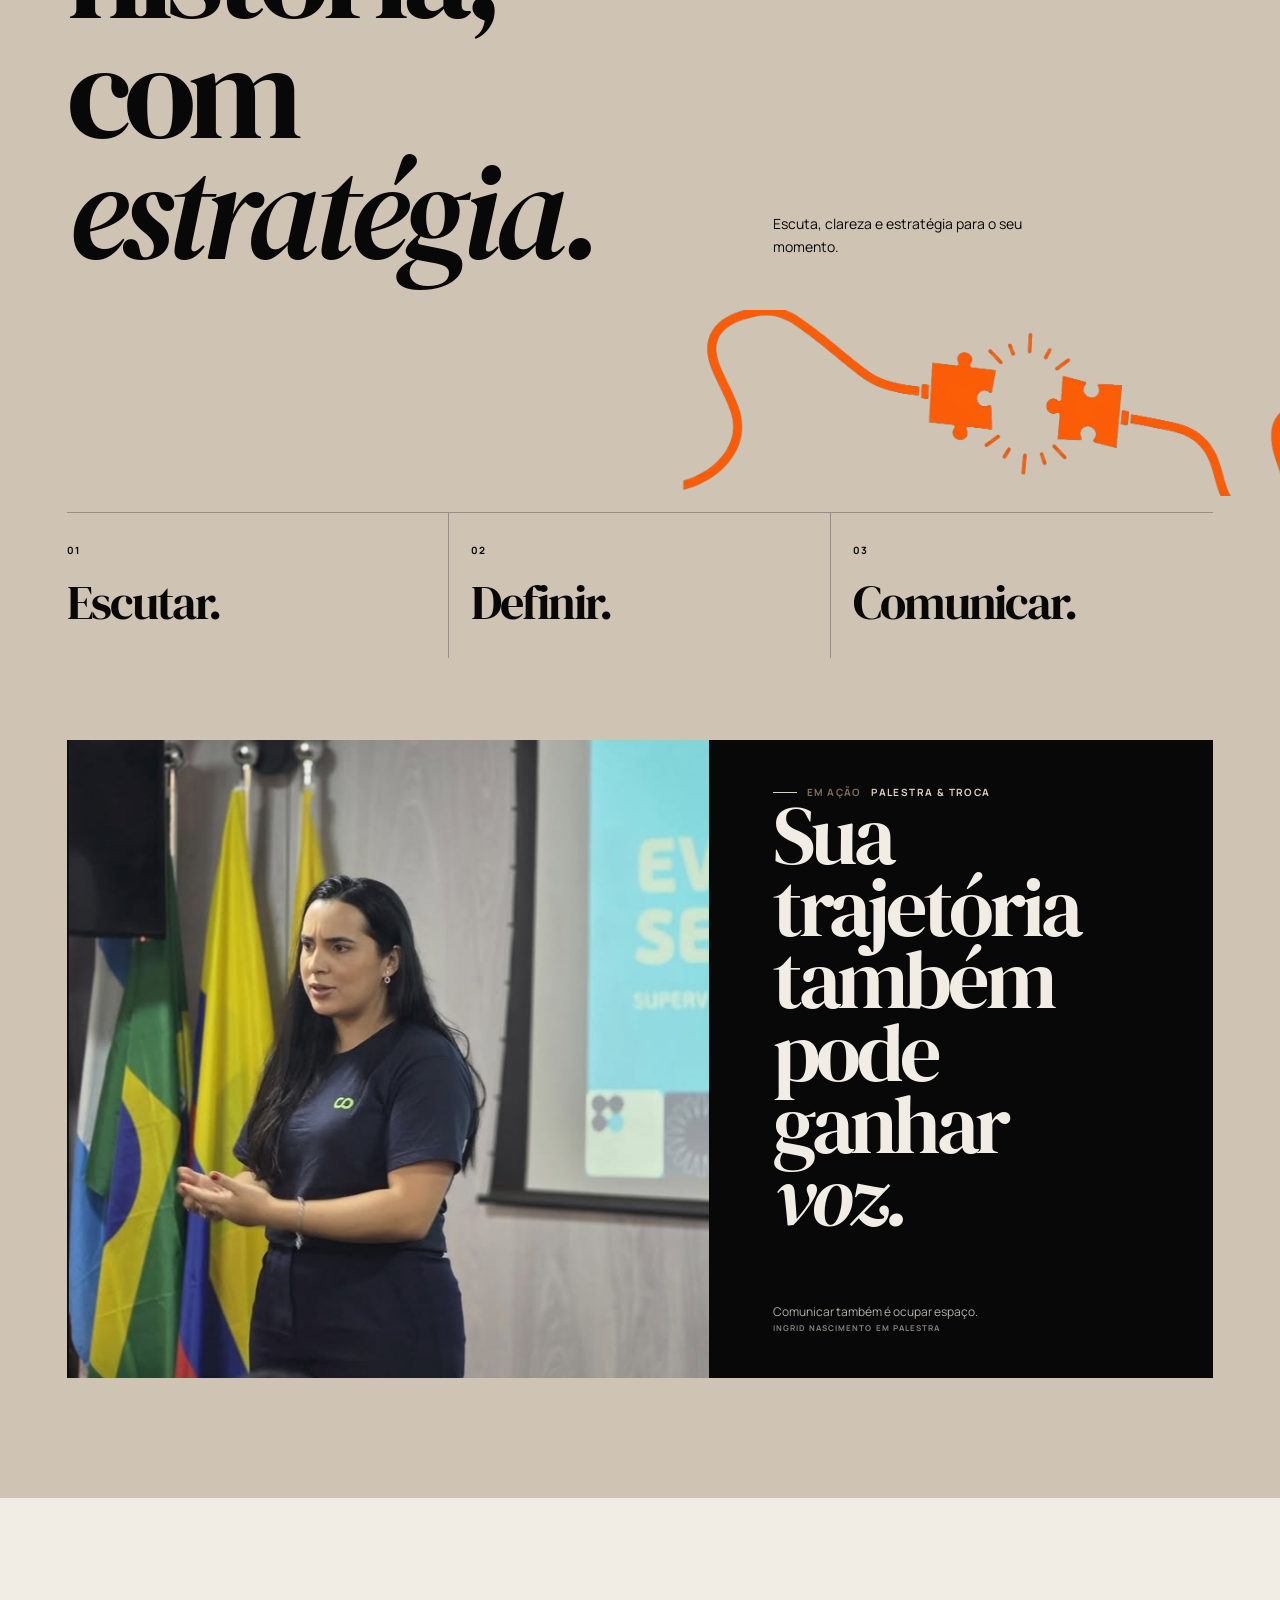
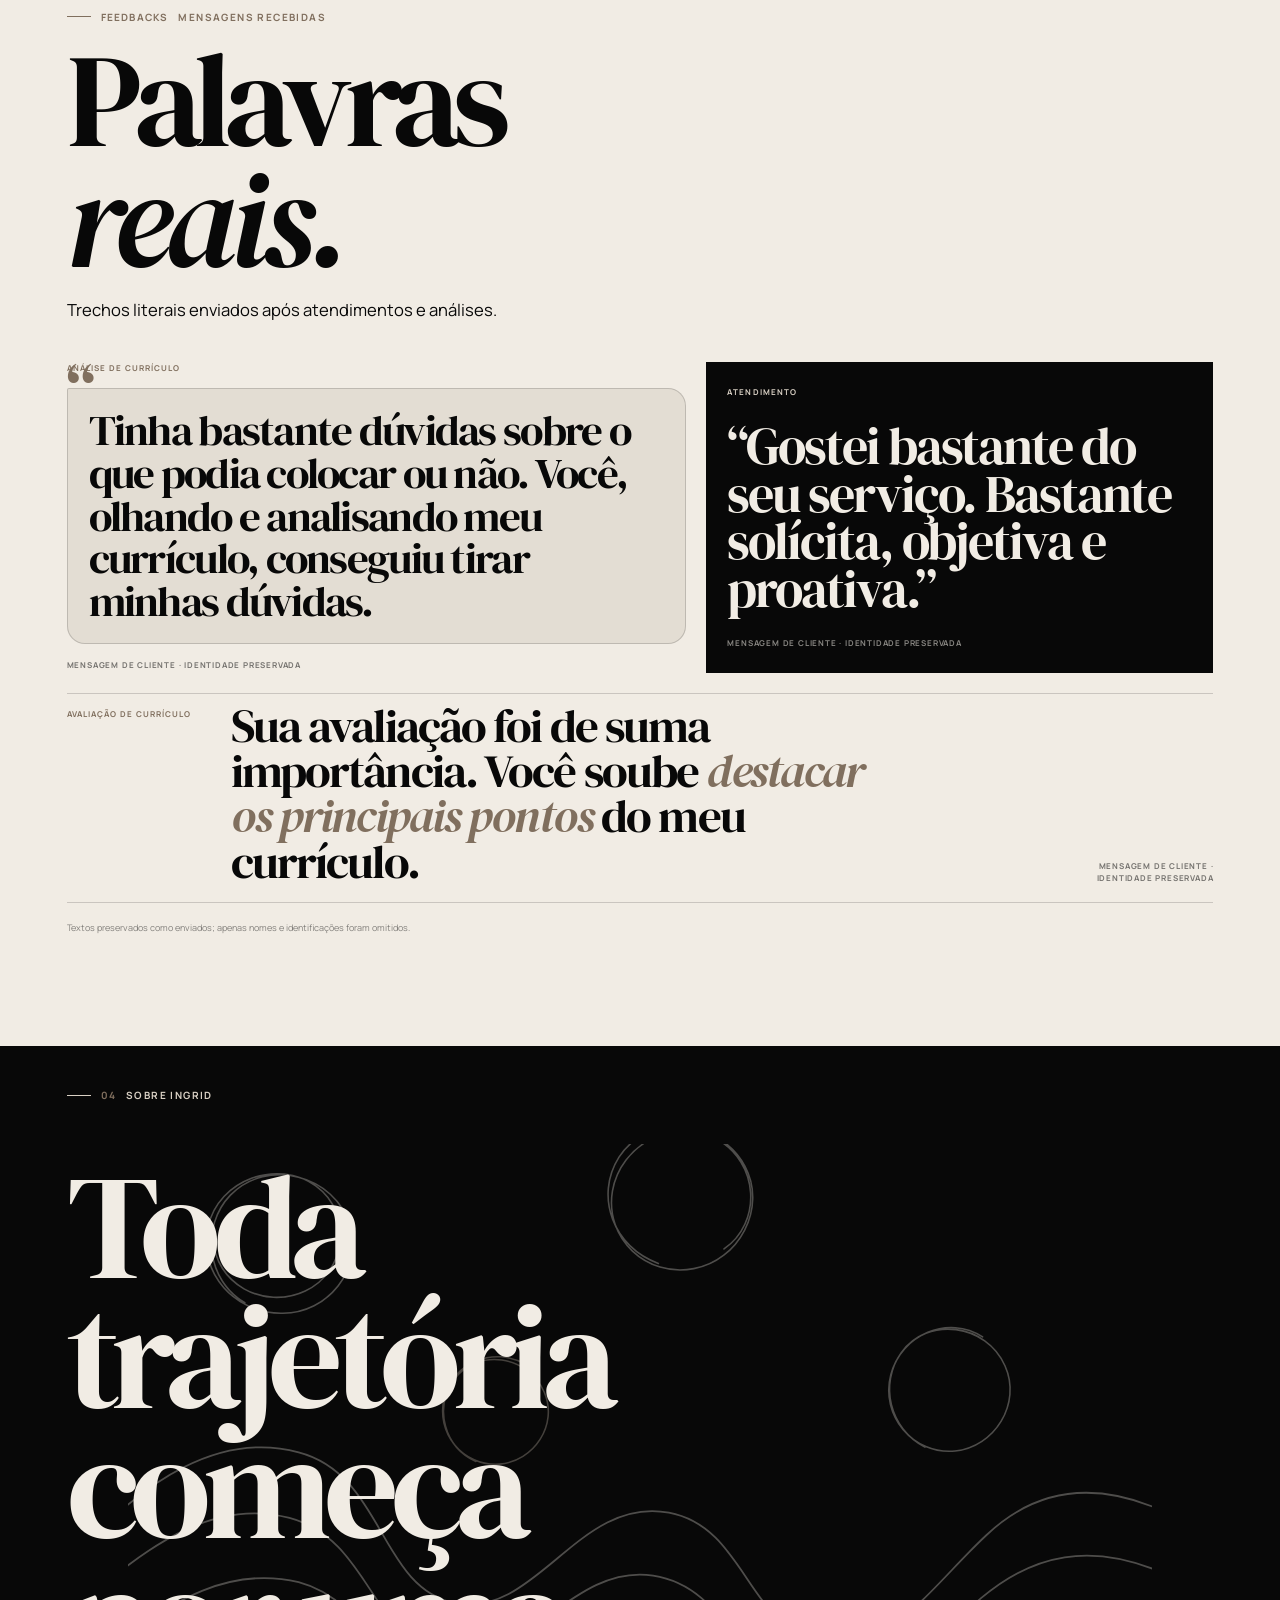
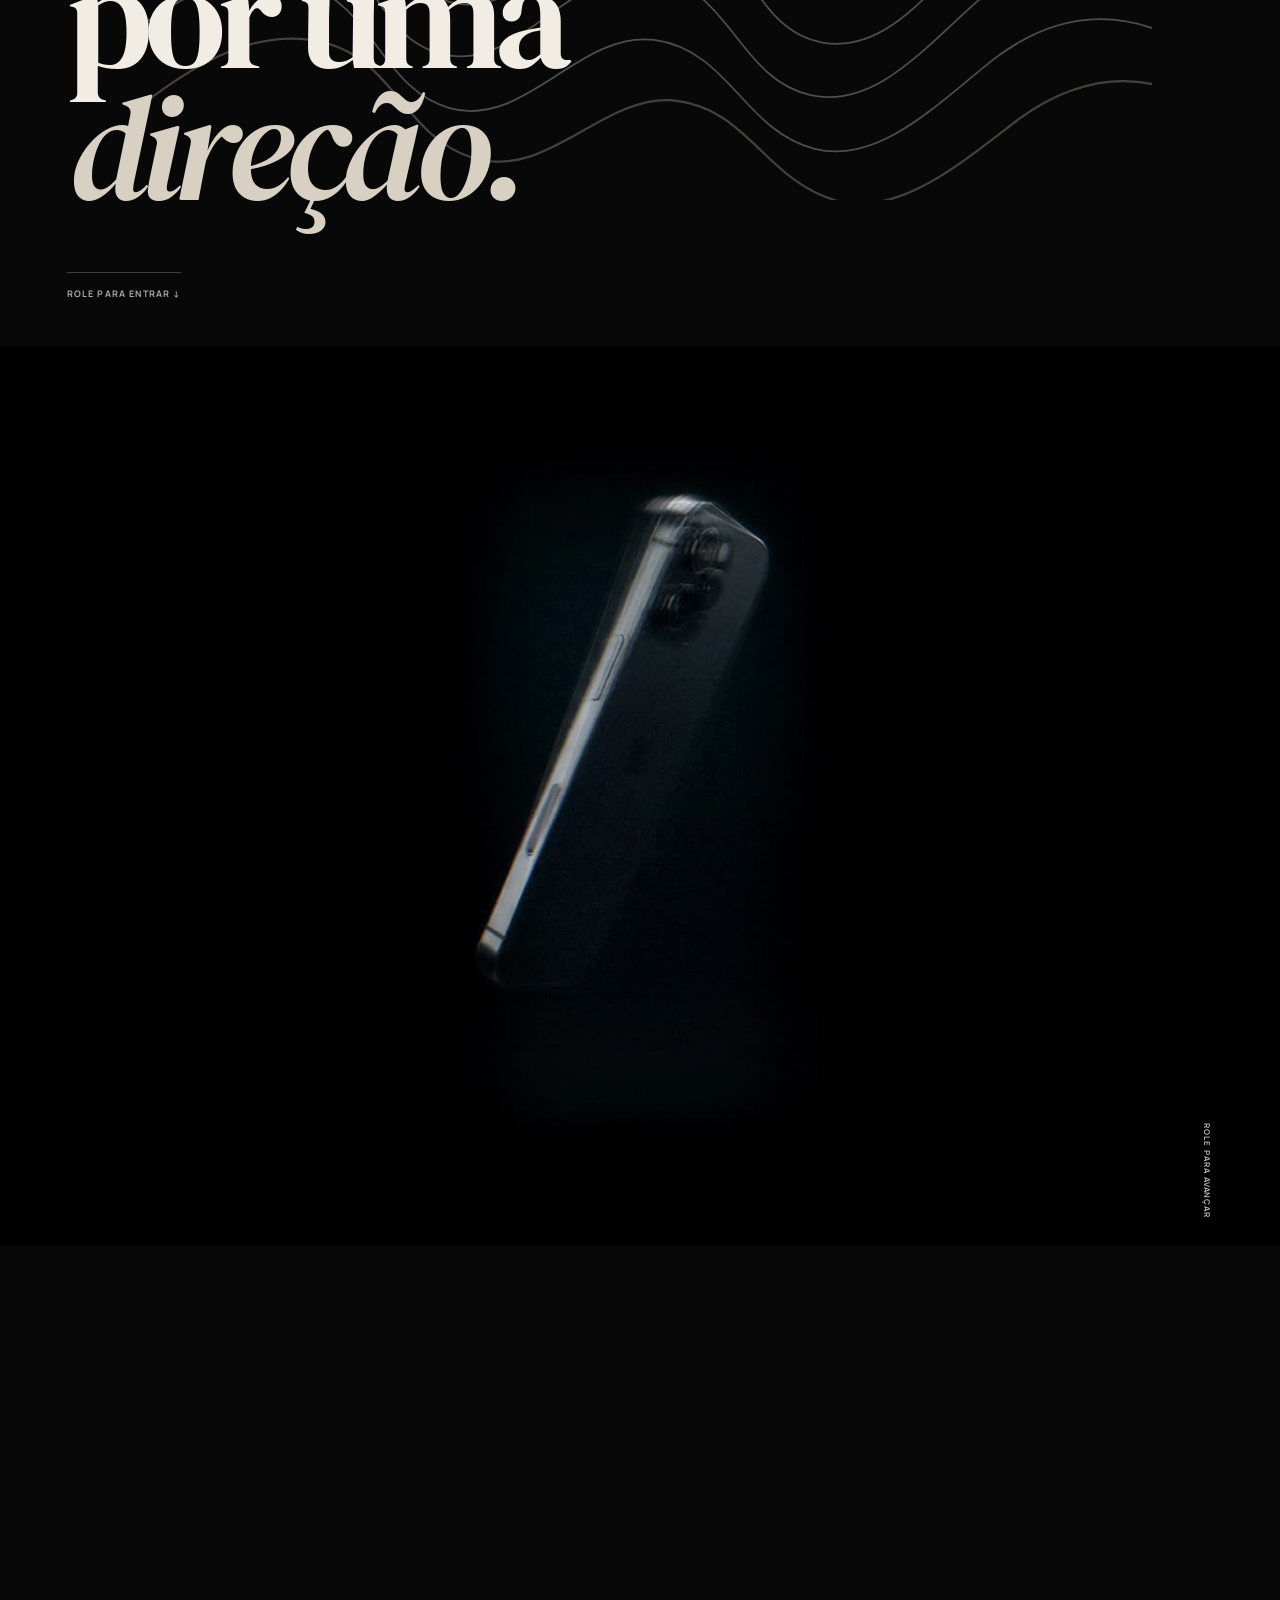
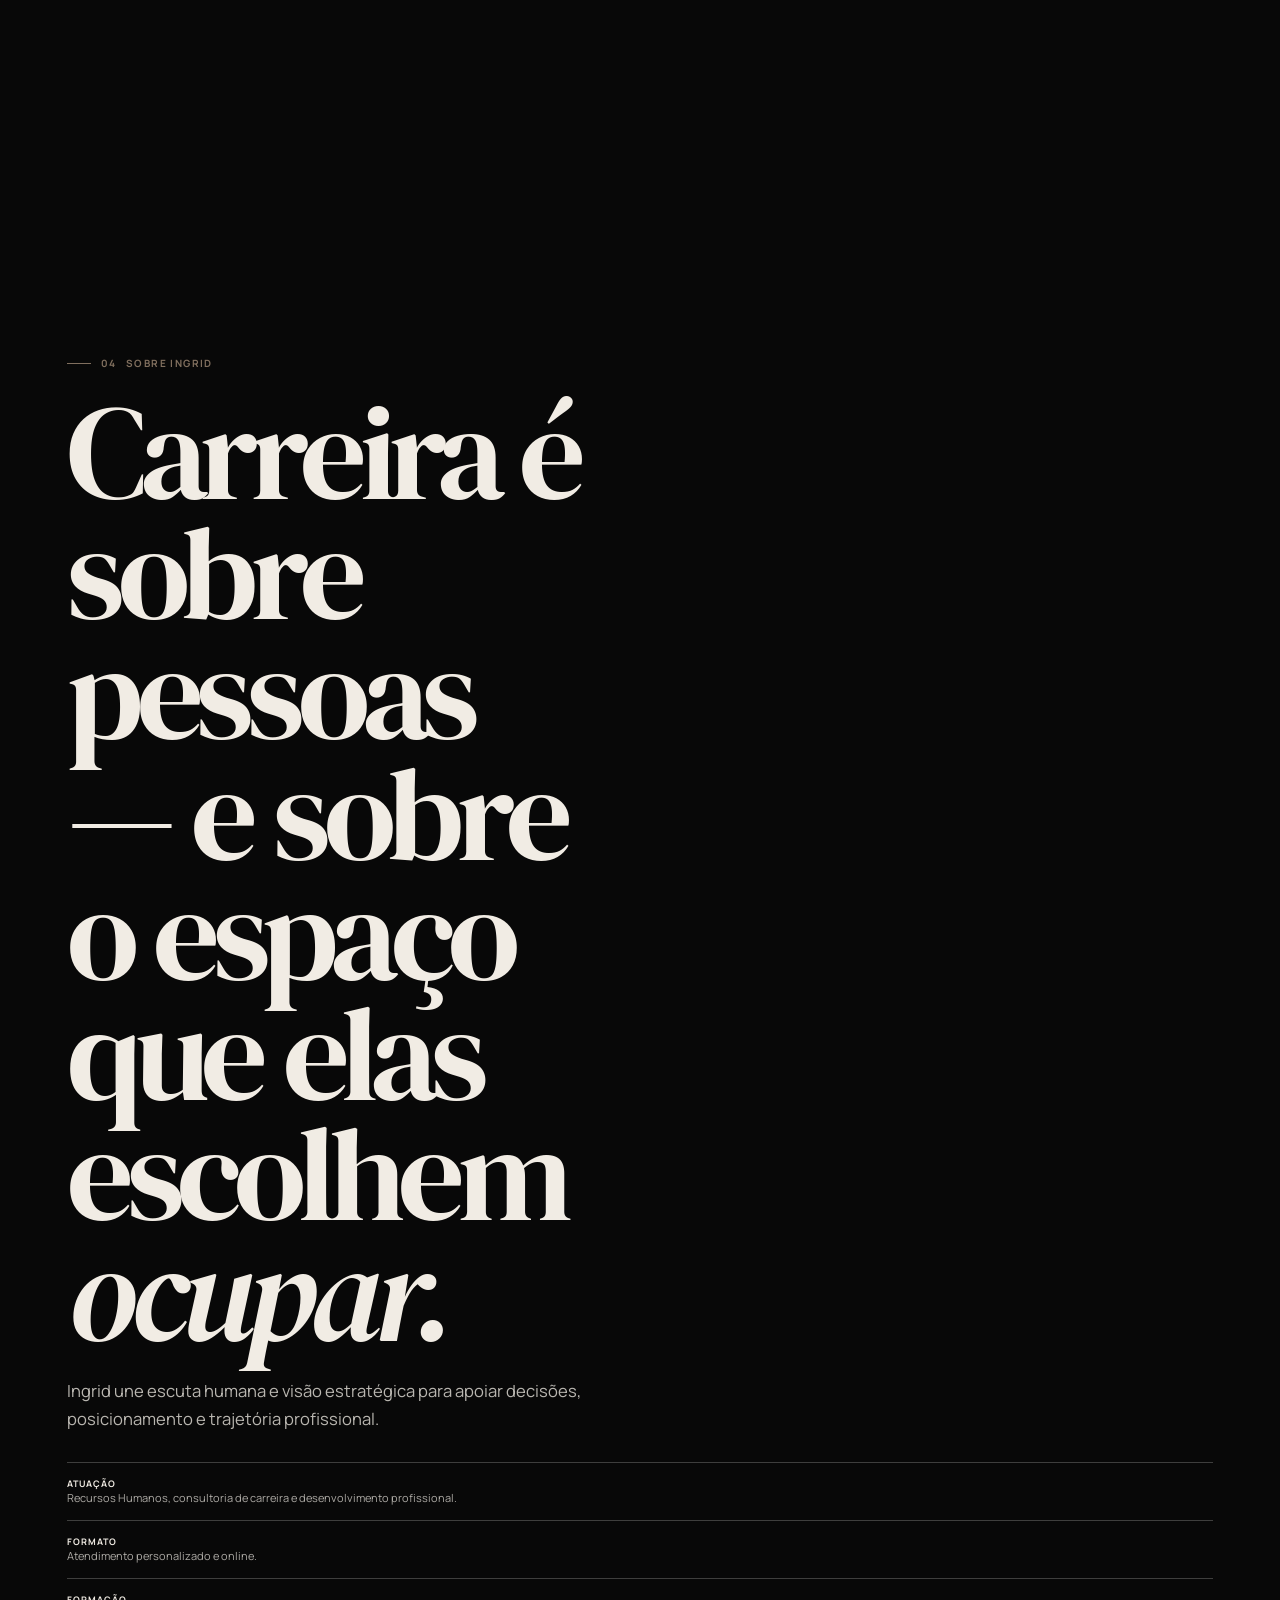
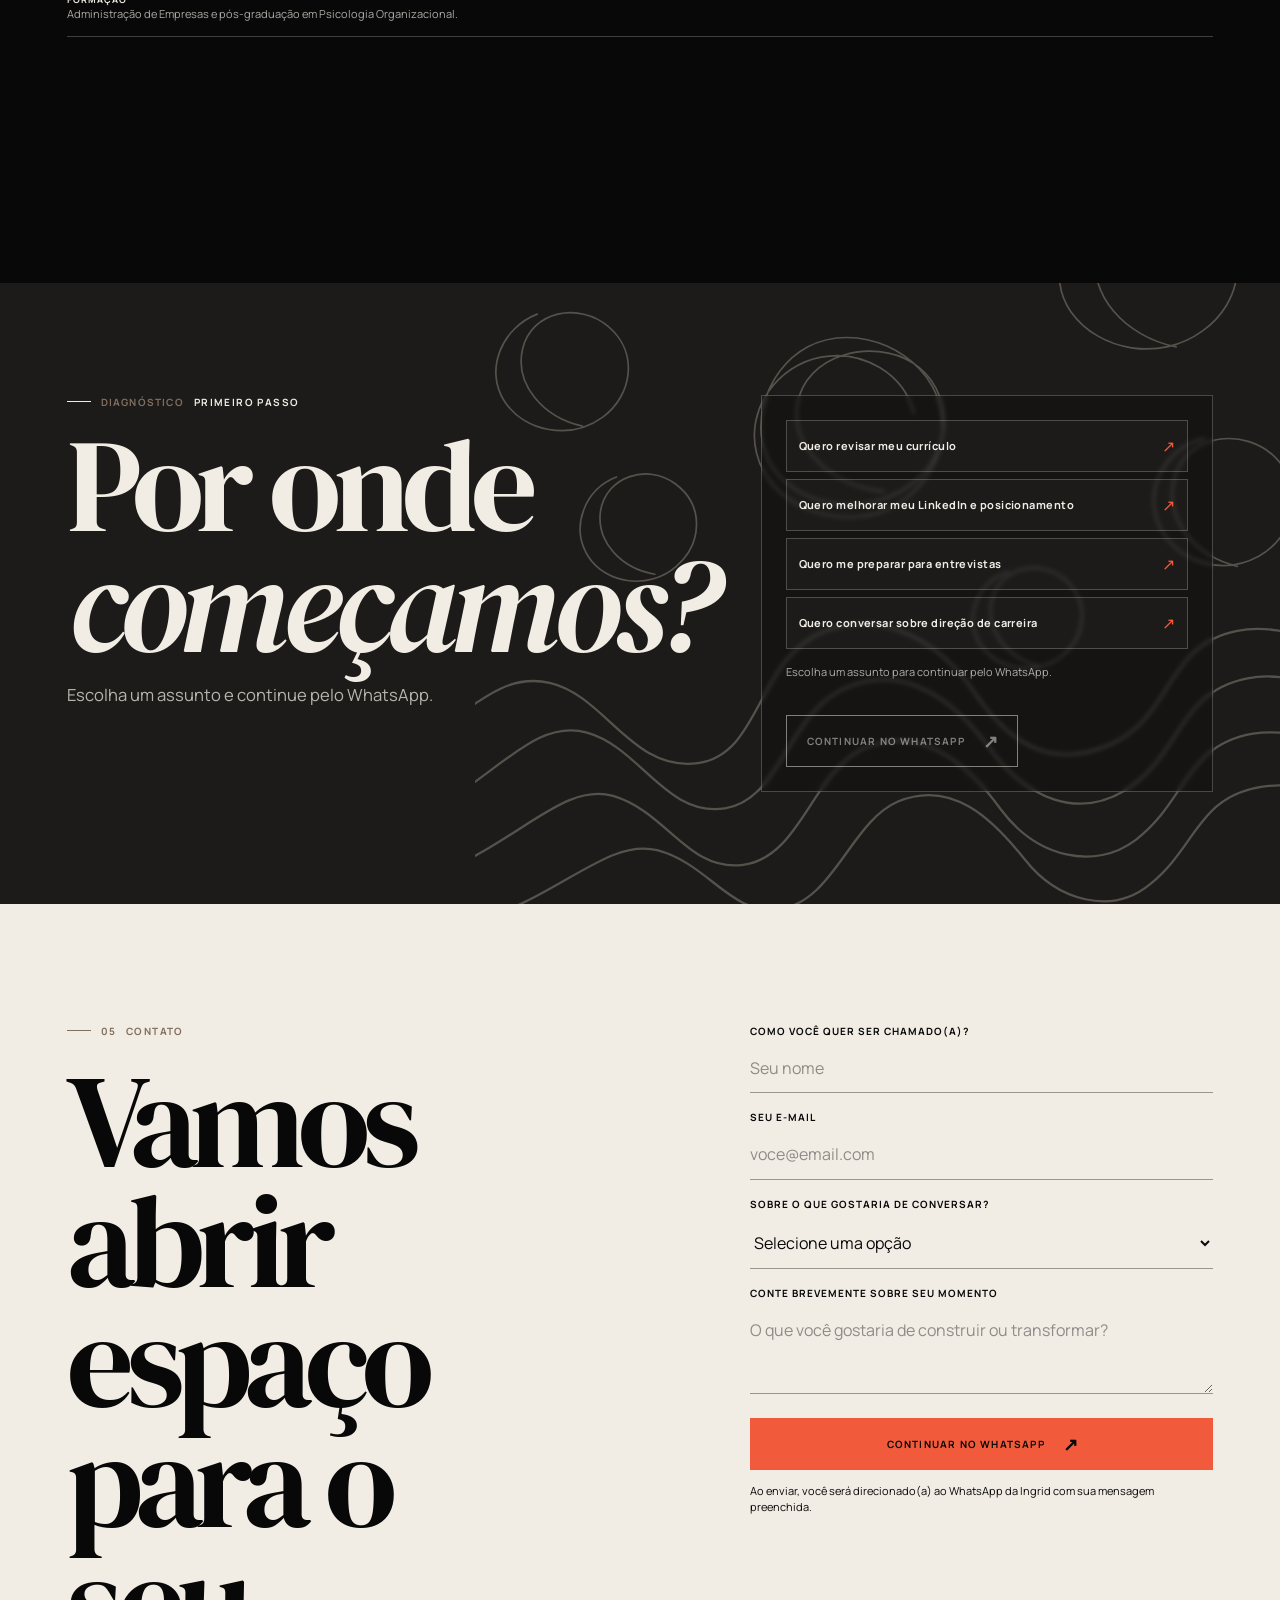
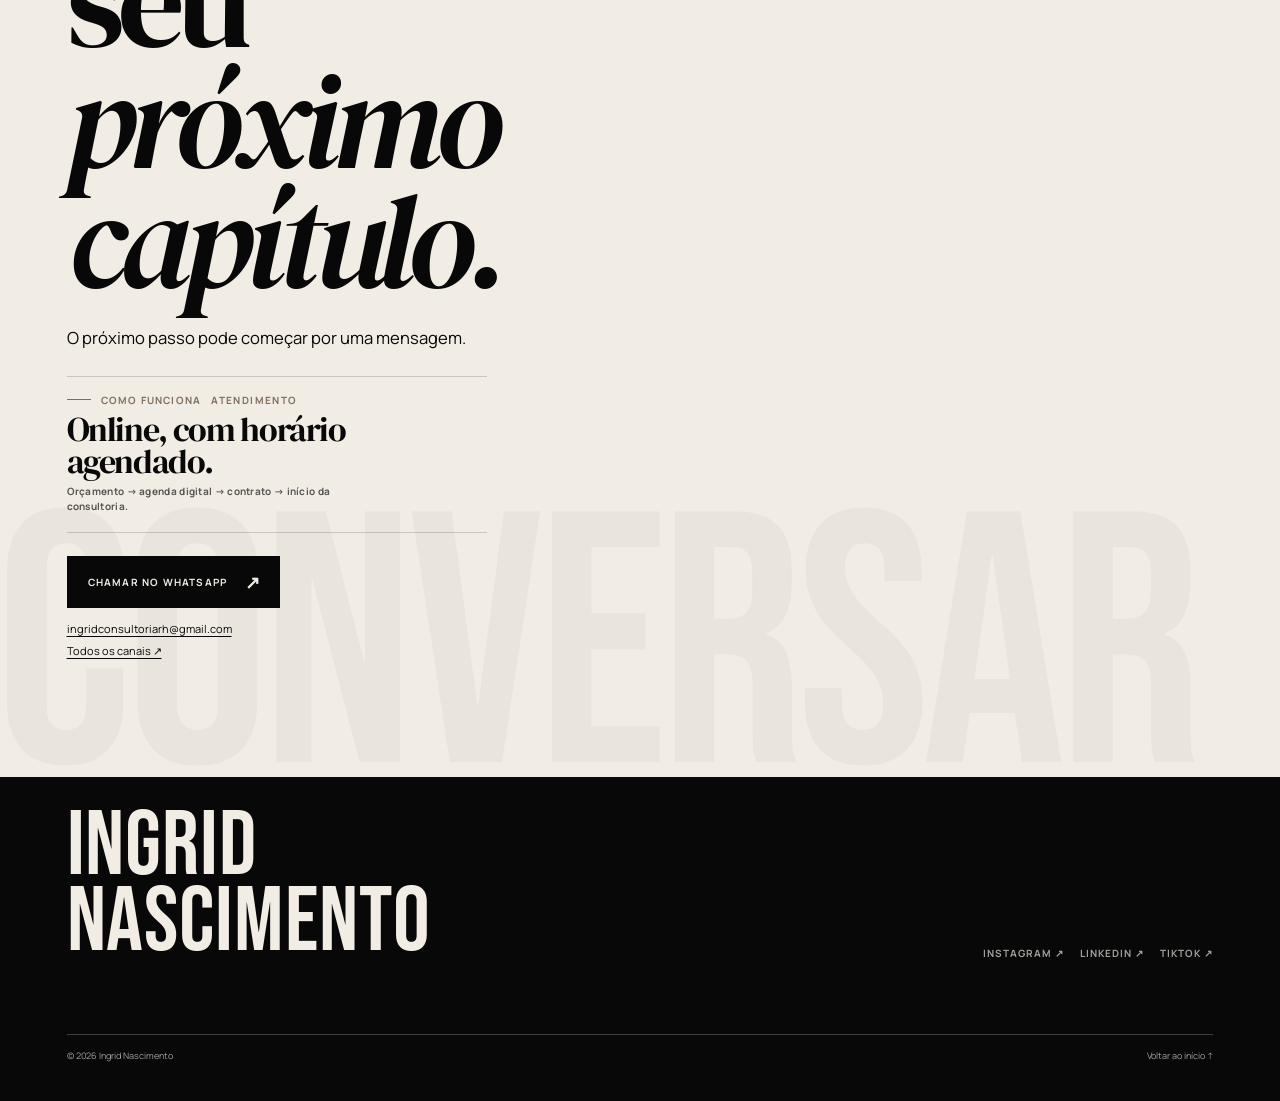
==== commit 712b8353: "Use coral for hero chapter emphasis" ====
--- a/index.html
+++ b/index.html
@@ -116,7 +116,7 @@
     .hero-label::before { content: ""; flex: 0 0 17px; height: 1px; background: currentColor; }
     .hero-title { margin: 0; color: var(--paper); font: 400 clamp(58px, 17.2vw, 188px)/.75 var(--display); letter-spacing: .005em; text-transform: uppercase; }
     .hero-title span { display: block; }
-    .hero-title em { color: var(--paper); font-style: normal; }
+    .hero-title em { color: var(--orange); font-style: normal; }
     .hero-summary { margin: 25px 0 0; max-width: 25ch; color: rgba(244,240,232,.7); font-size: 11px; line-height: 1.57; }
     .hero-action { align-self: start; max-width: 236px; padding-top: 13px; border-top: 1px solid rgba(244,240,232,.24); }
     .hero-action .button { background: var(--paper); color: var(--ink); font-size: 9px; }
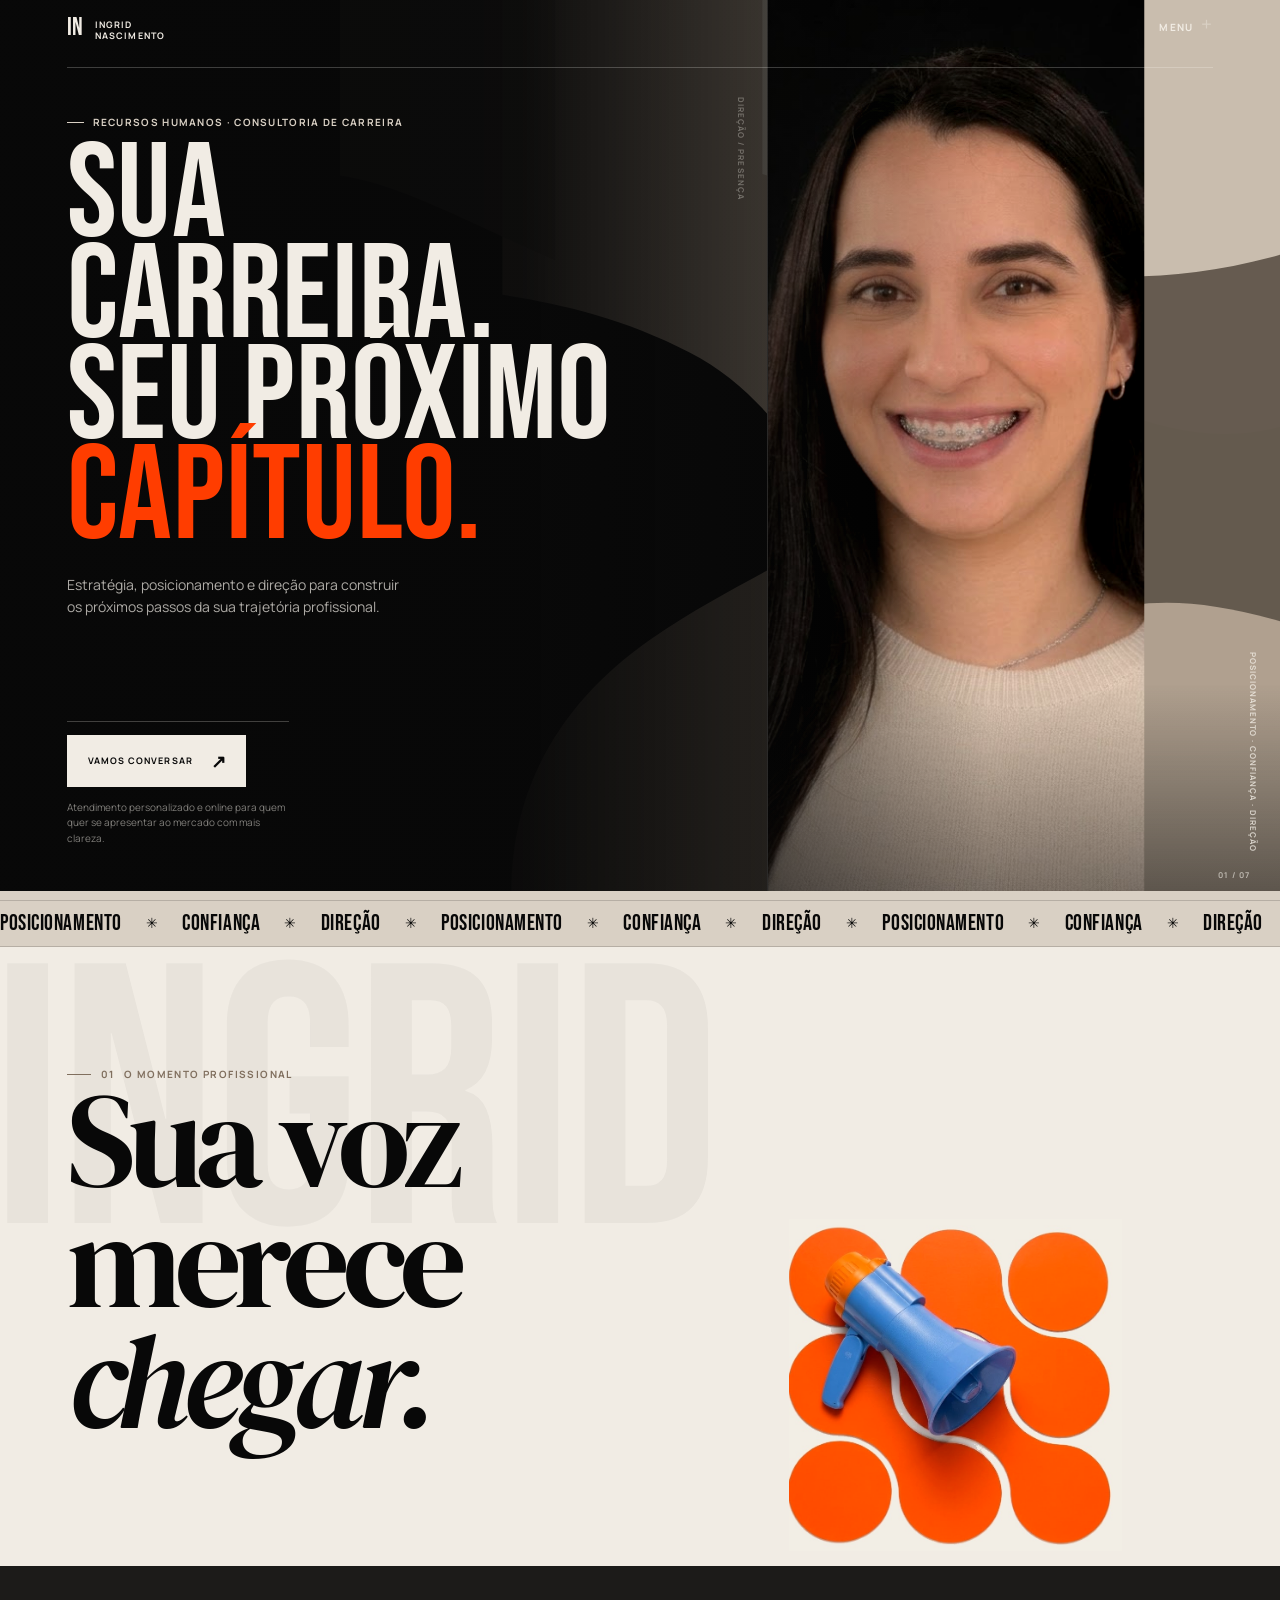
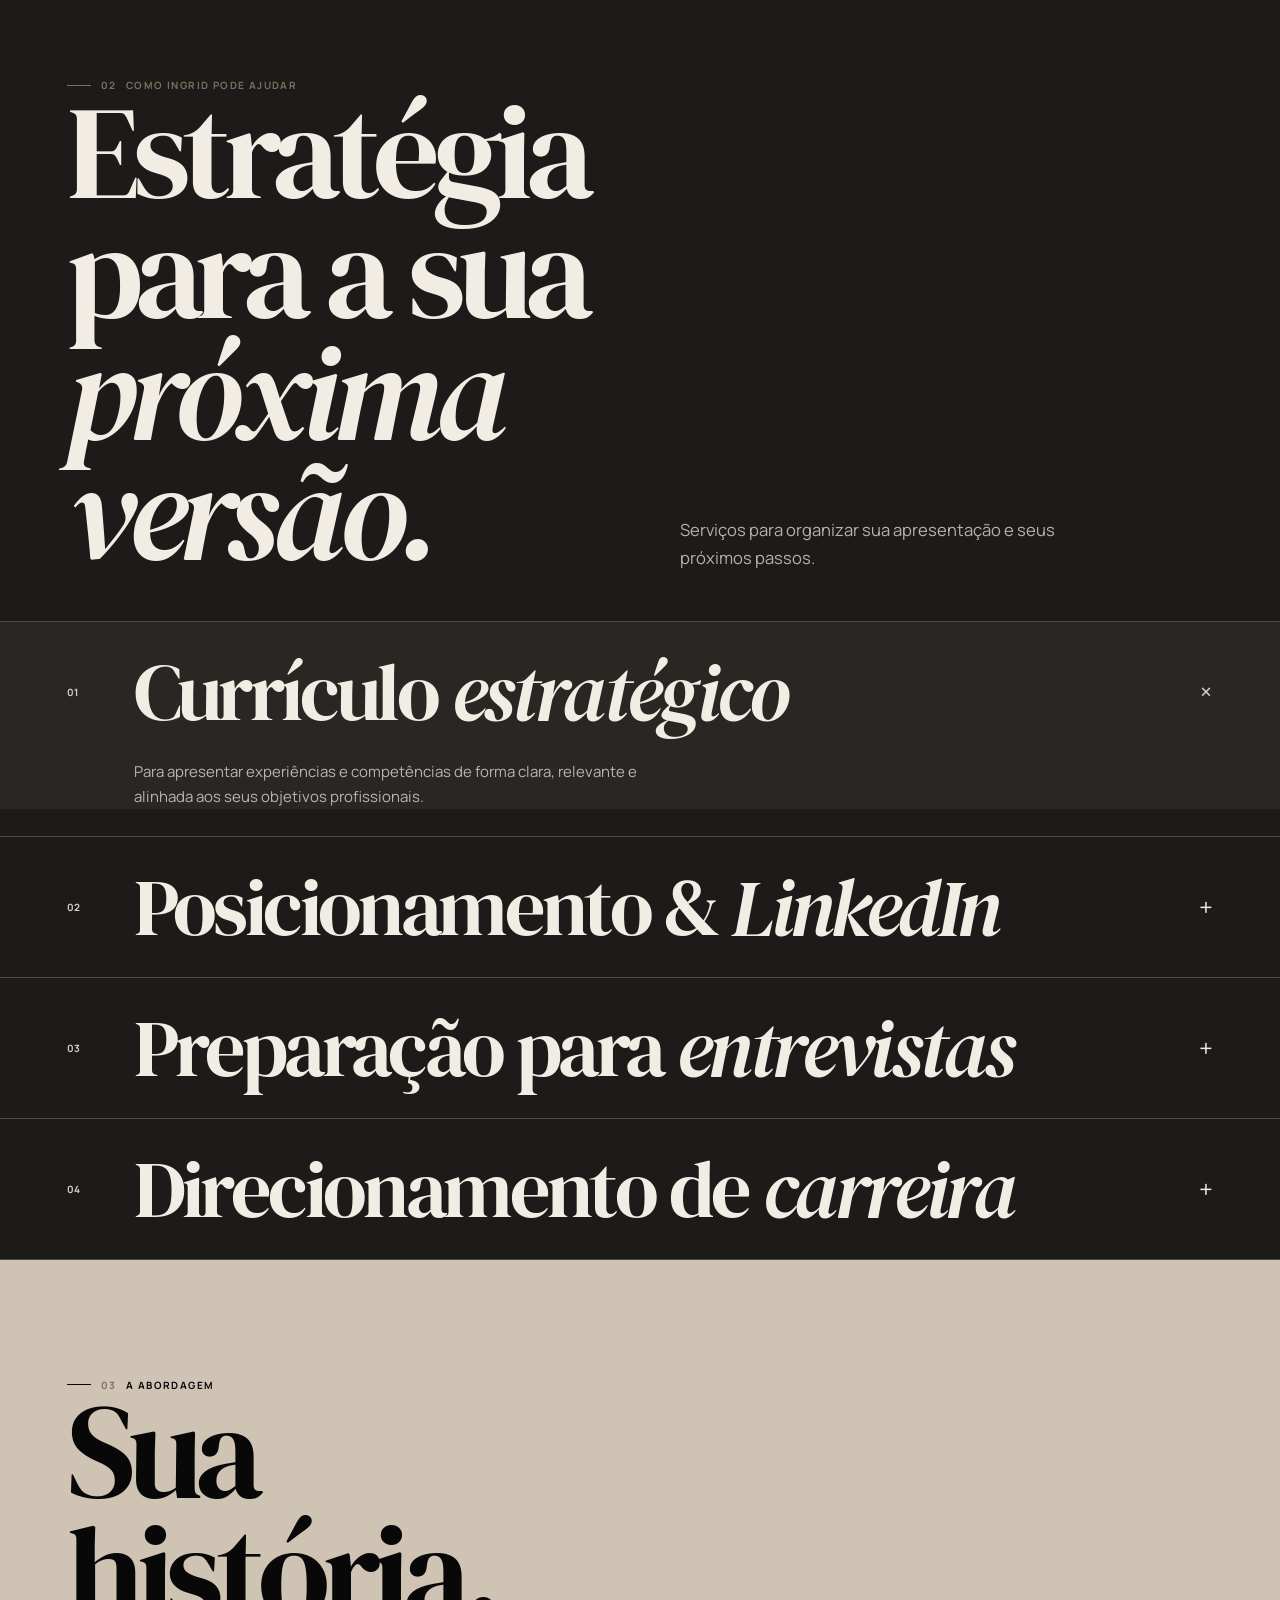
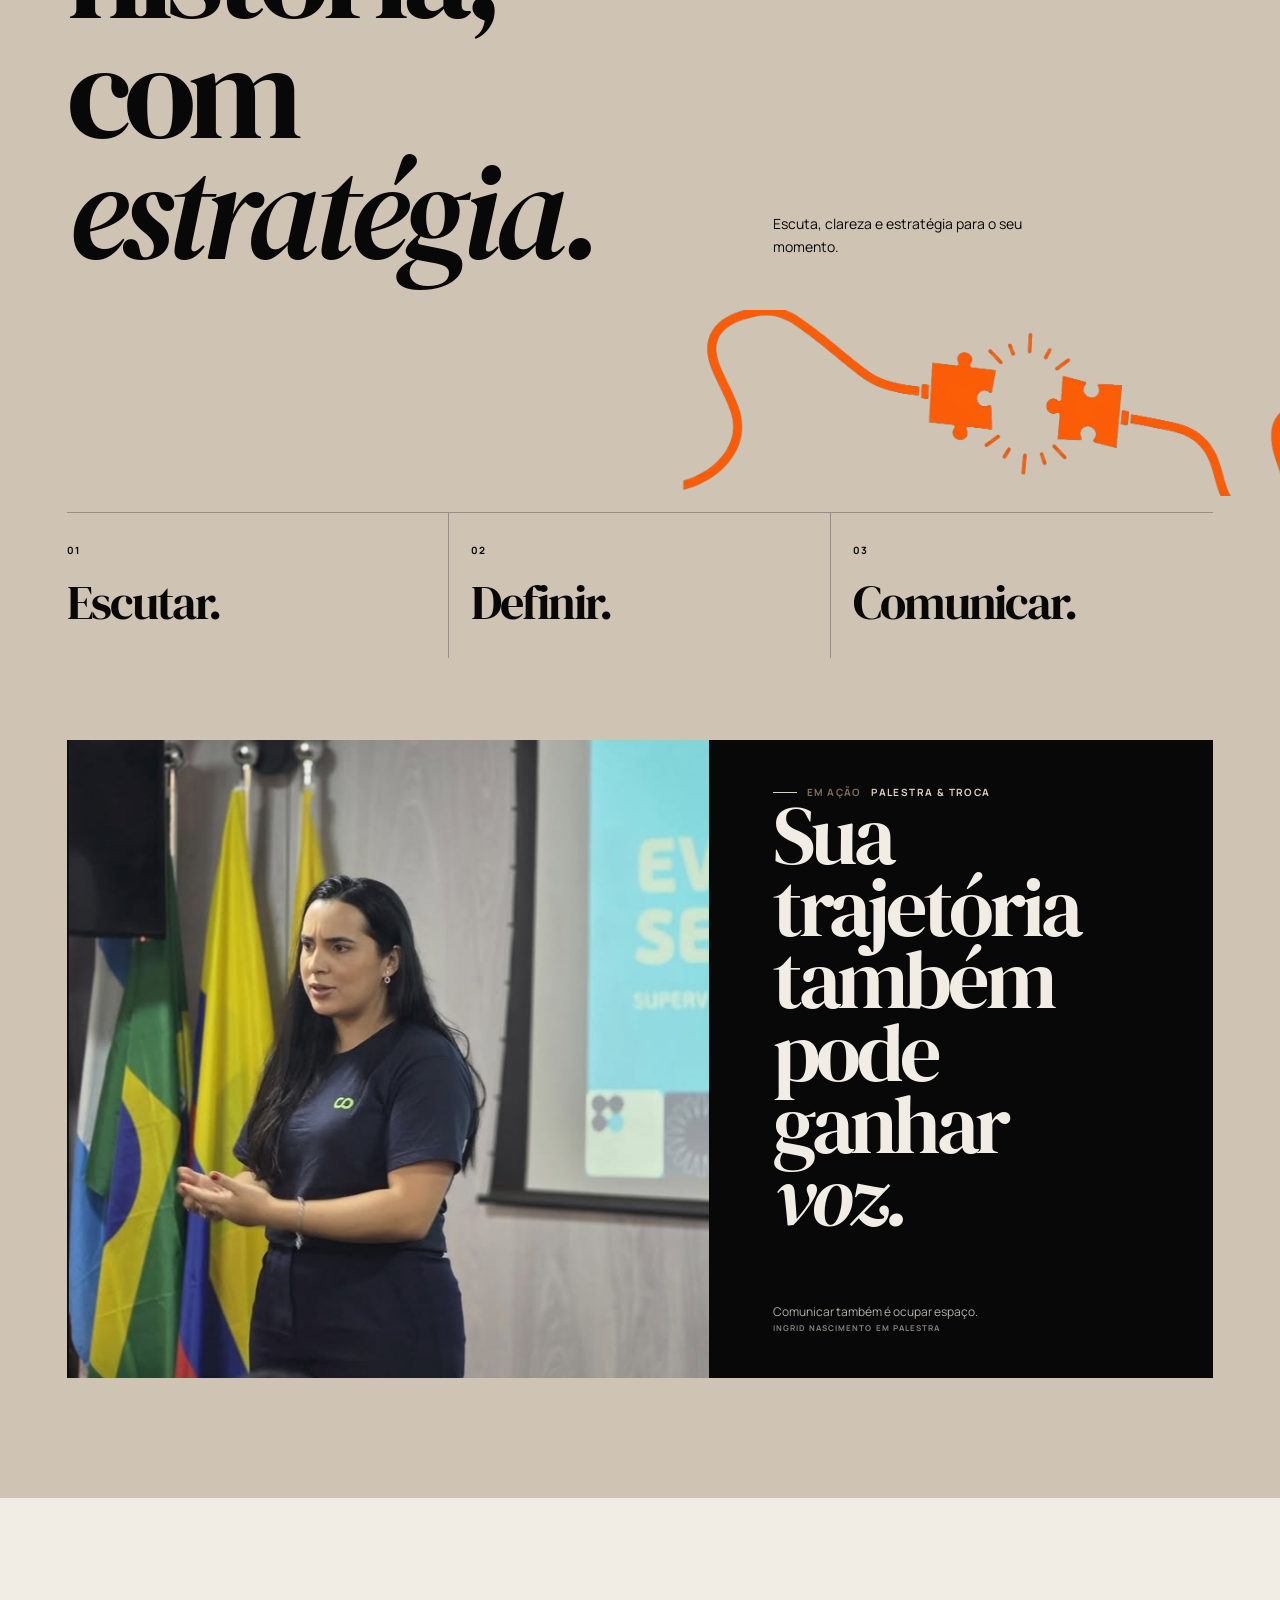
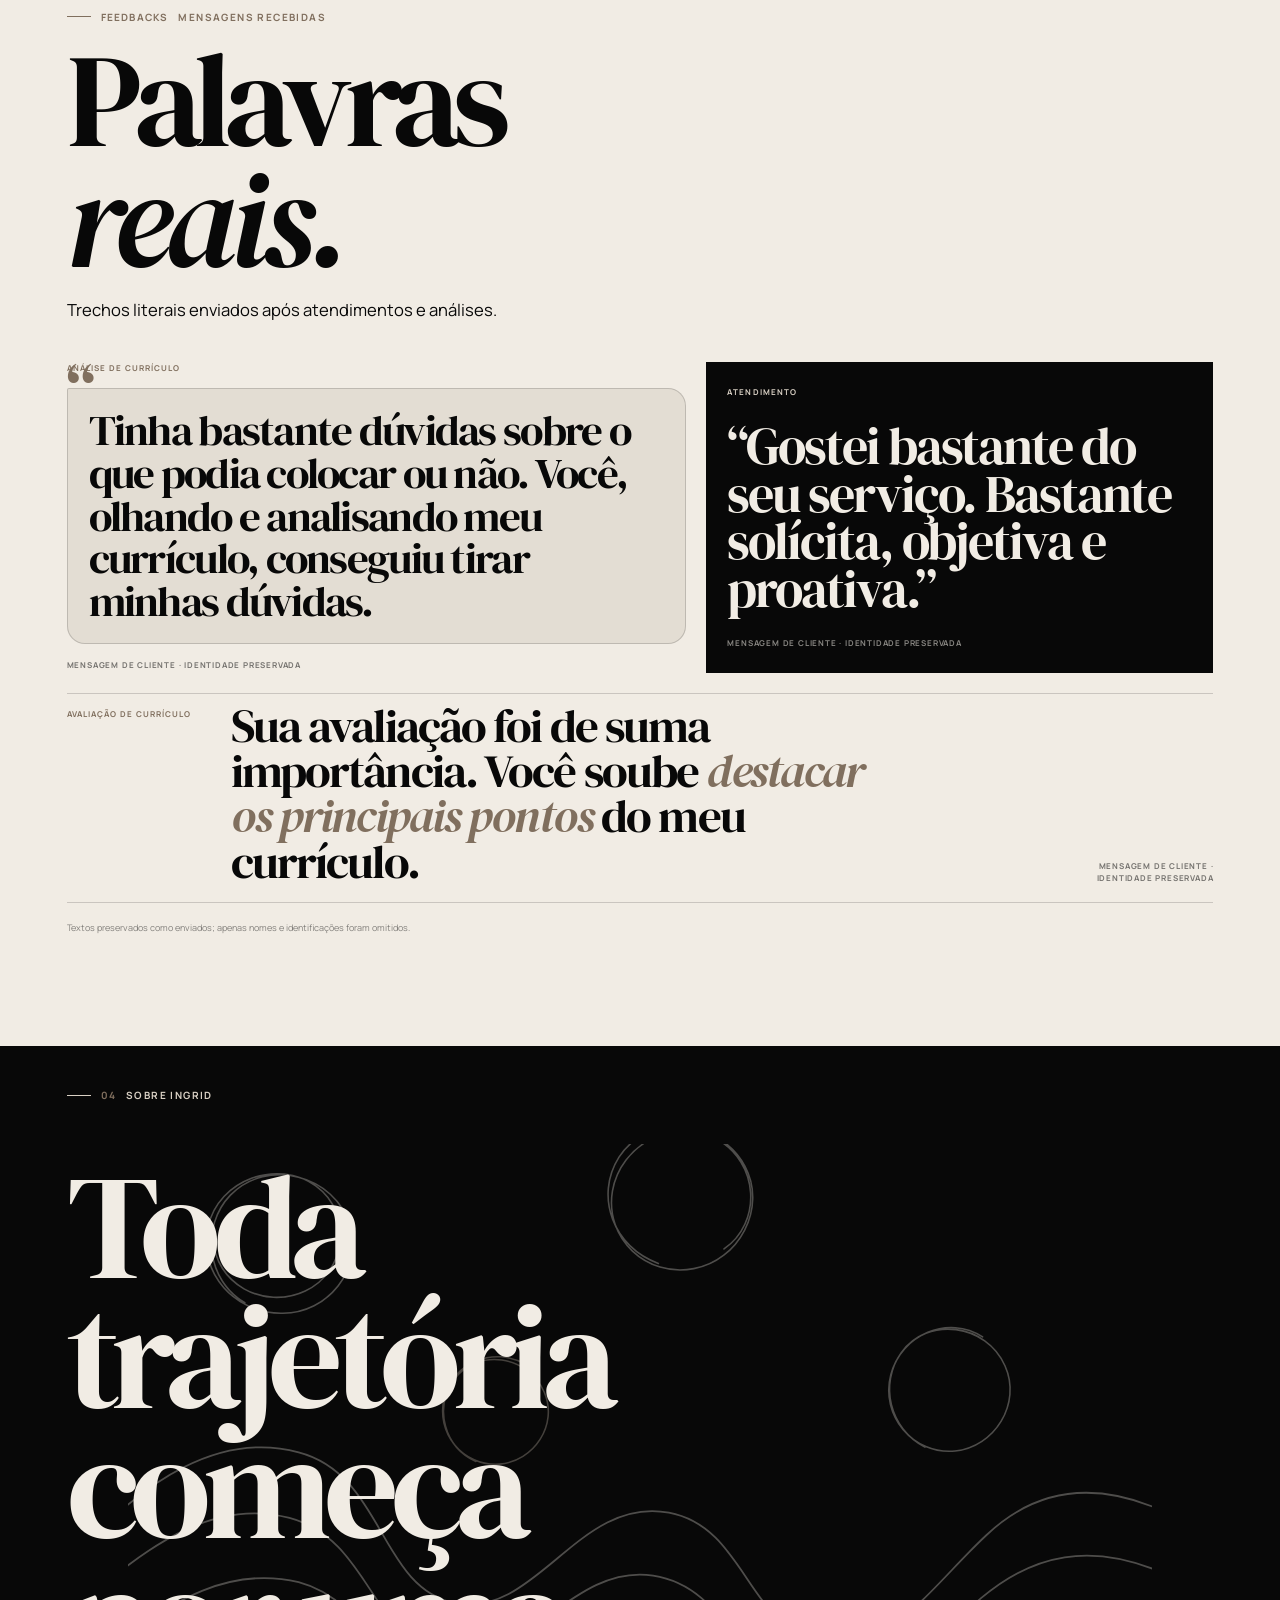
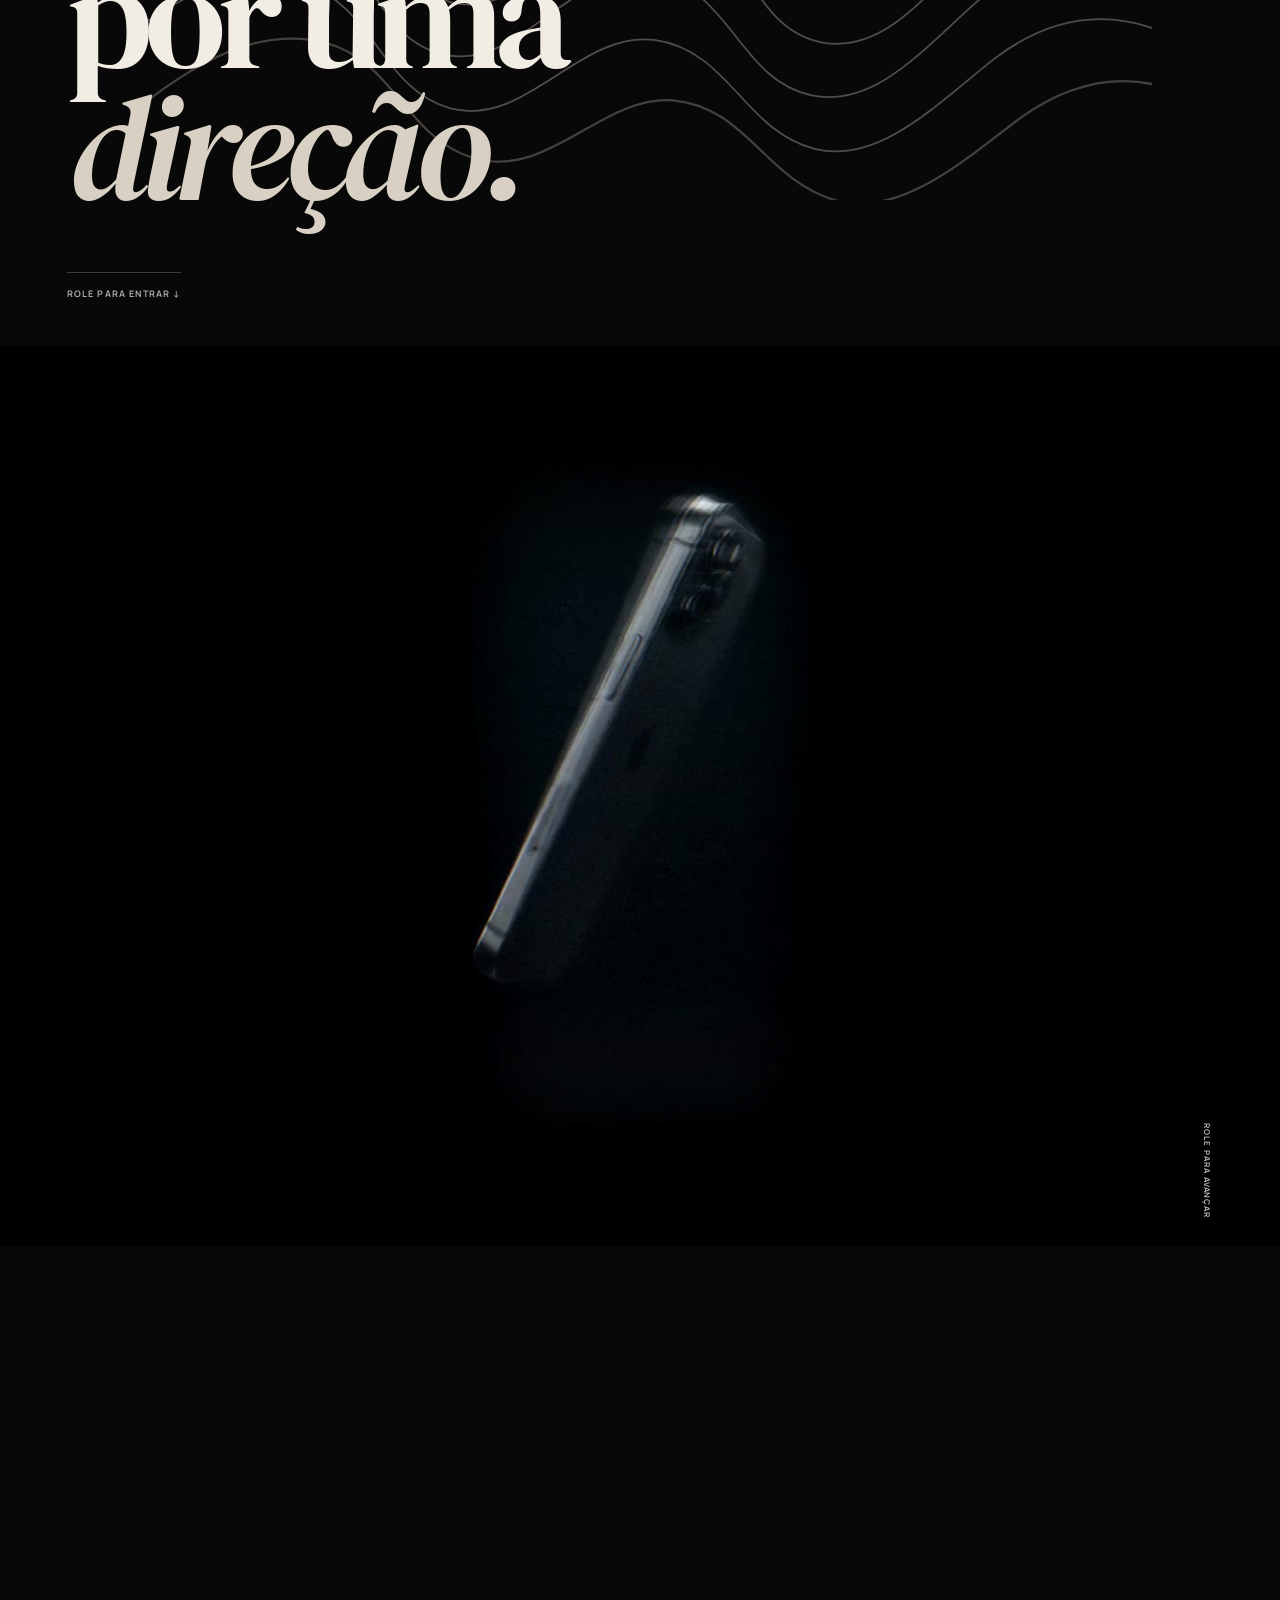
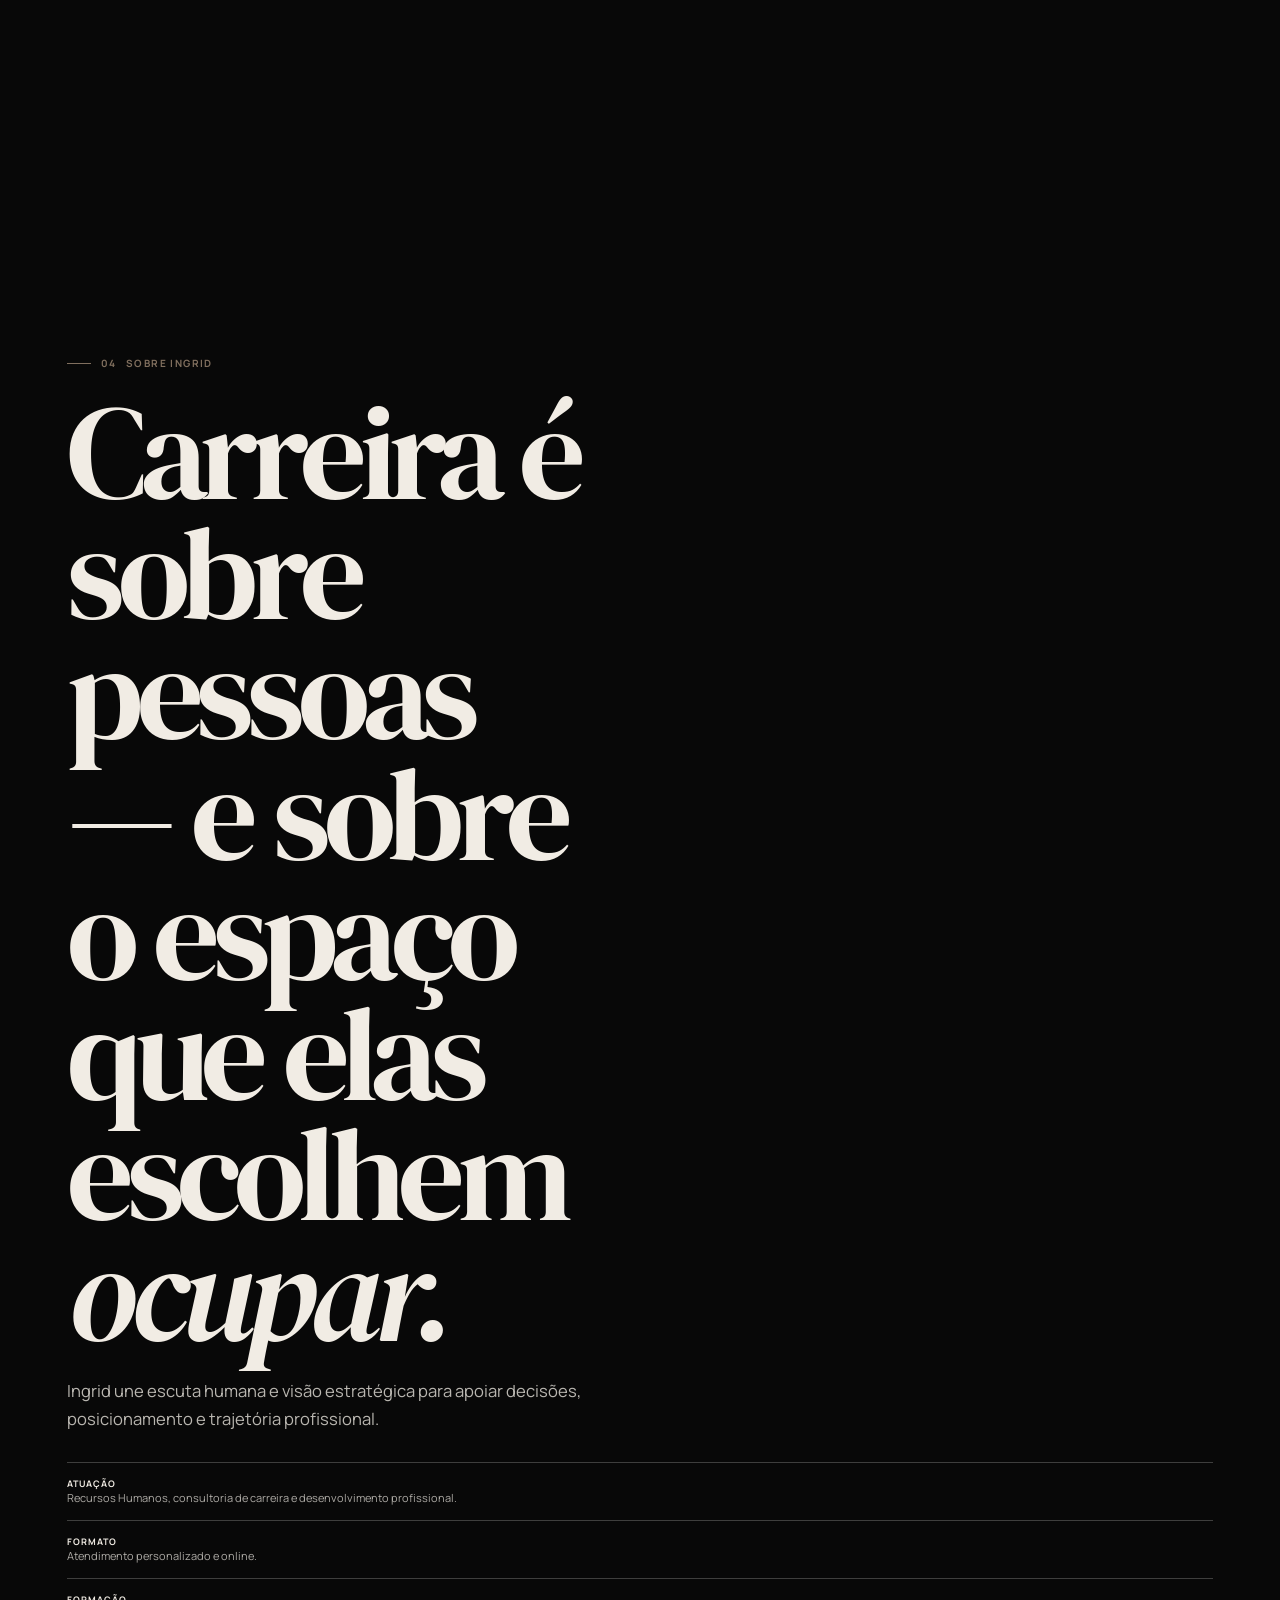
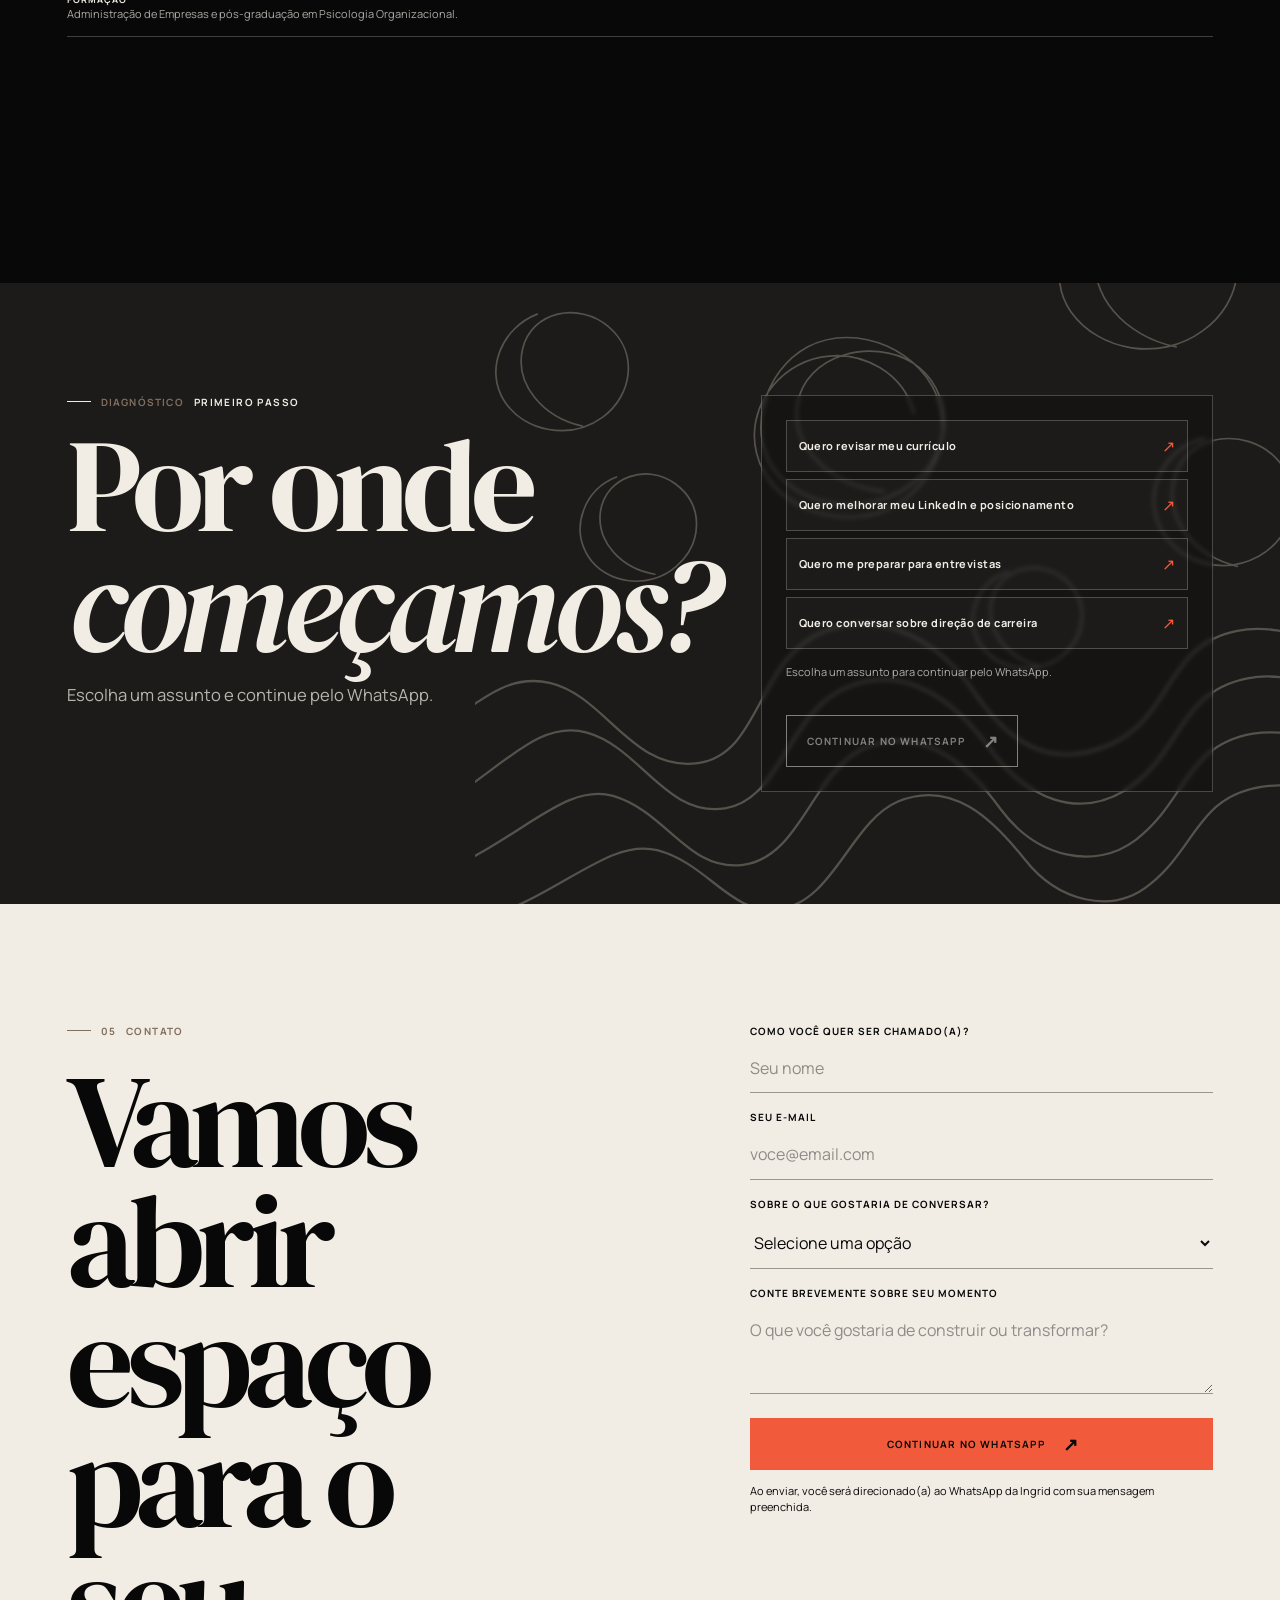
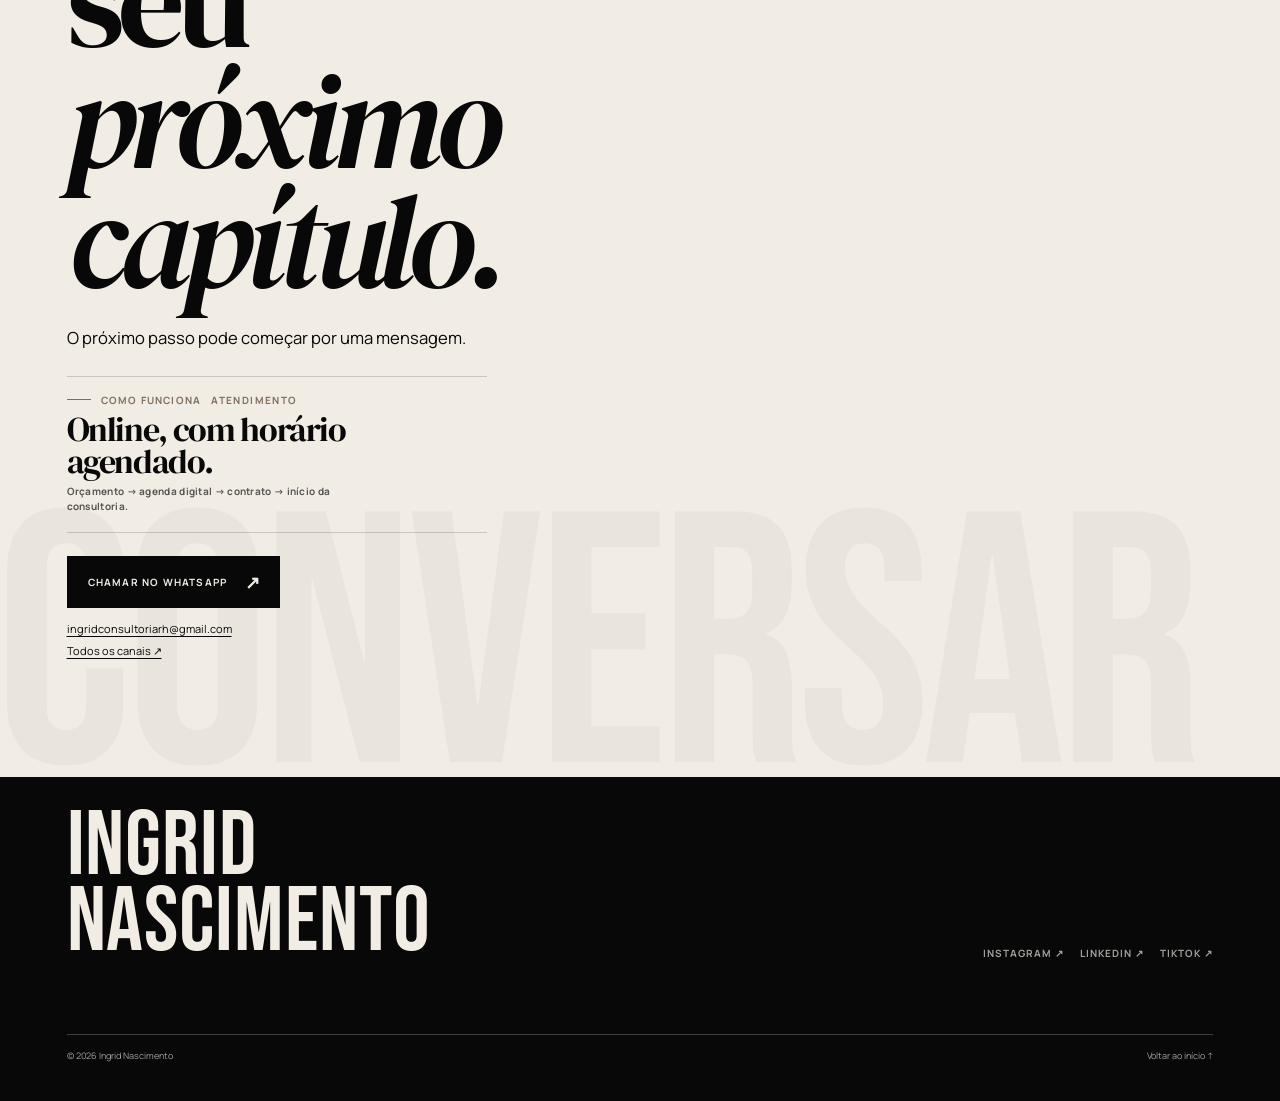
==== commit fed6748c: "Strengthen hero chapter accent" ====
--- a/index.html
+++ b/index.html
@@ -31,6 +31,7 @@
       --stone: #b8aa99;
       --stone-deep: #806f5e;
       --orange: #f15b3c;
+      --orange-strong: #ff3d00;
       --hairline: rgba(255, 253, 250, .22);
       --dark-line: rgba(8, 8, 8, .17);
       --sans: "Manrope", Arial, sans-serif;
@@ -116,7 +117,7 @@
     .hero-label::before { content: ""; flex: 0 0 17px; height: 1px; background: currentColor; }
     .hero-title { margin: 0; color: var(--paper); font: 400 clamp(58px, 17.2vw, 188px)/.75 var(--display); letter-spacing: .005em; text-transform: uppercase; }
     .hero-title span { display: block; }
-    .hero-title em { color: var(--orange); font-style: normal; }
+    .hero-title em { color: var(--orange-strong); font-style: normal; }
     .hero-summary { margin: 25px 0 0; max-width: 25ch; color: rgba(244,240,232,.7); font-size: 11px; line-height: 1.57; }
     .hero-action { align-self: start; max-width: 236px; padding-top: 13px; border-top: 1px solid rgba(244,240,232,.24); }
     .hero-action .button { background: var(--paper); color: var(--ink); font-size: 9px; }
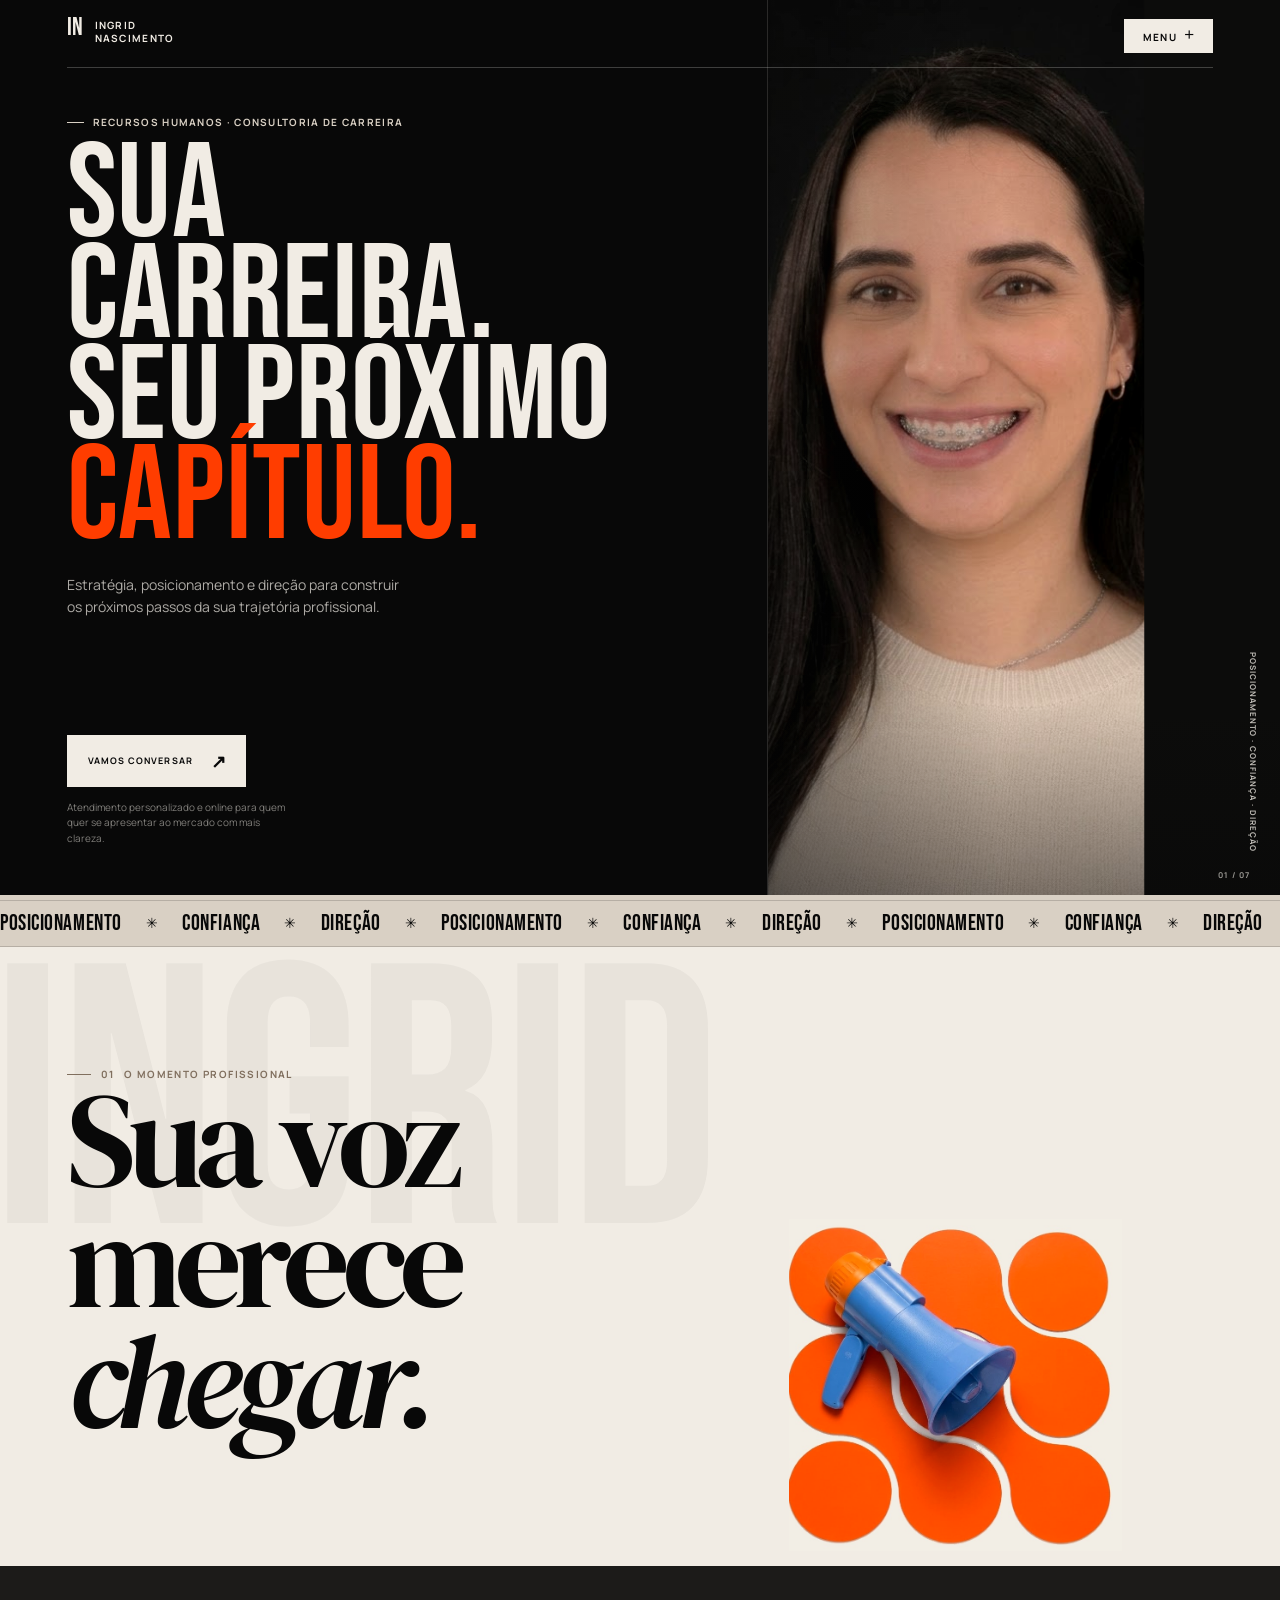
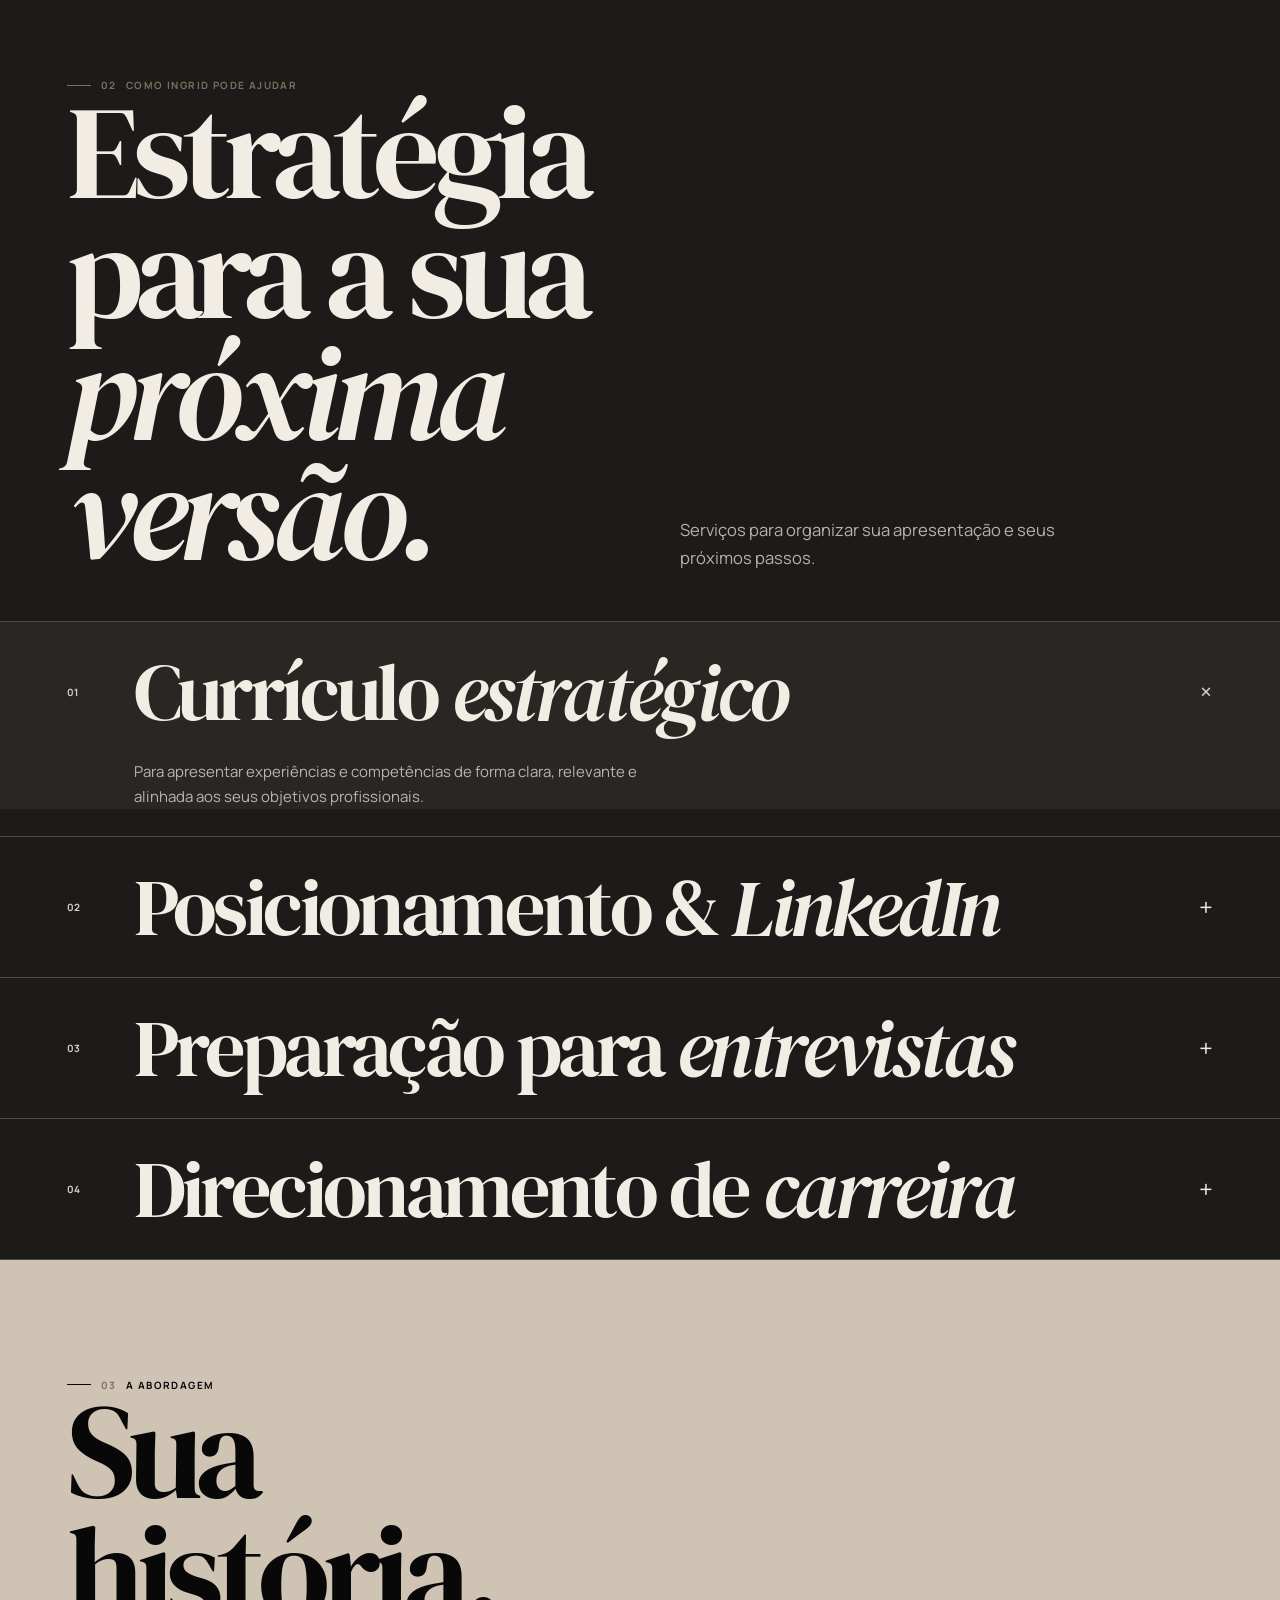
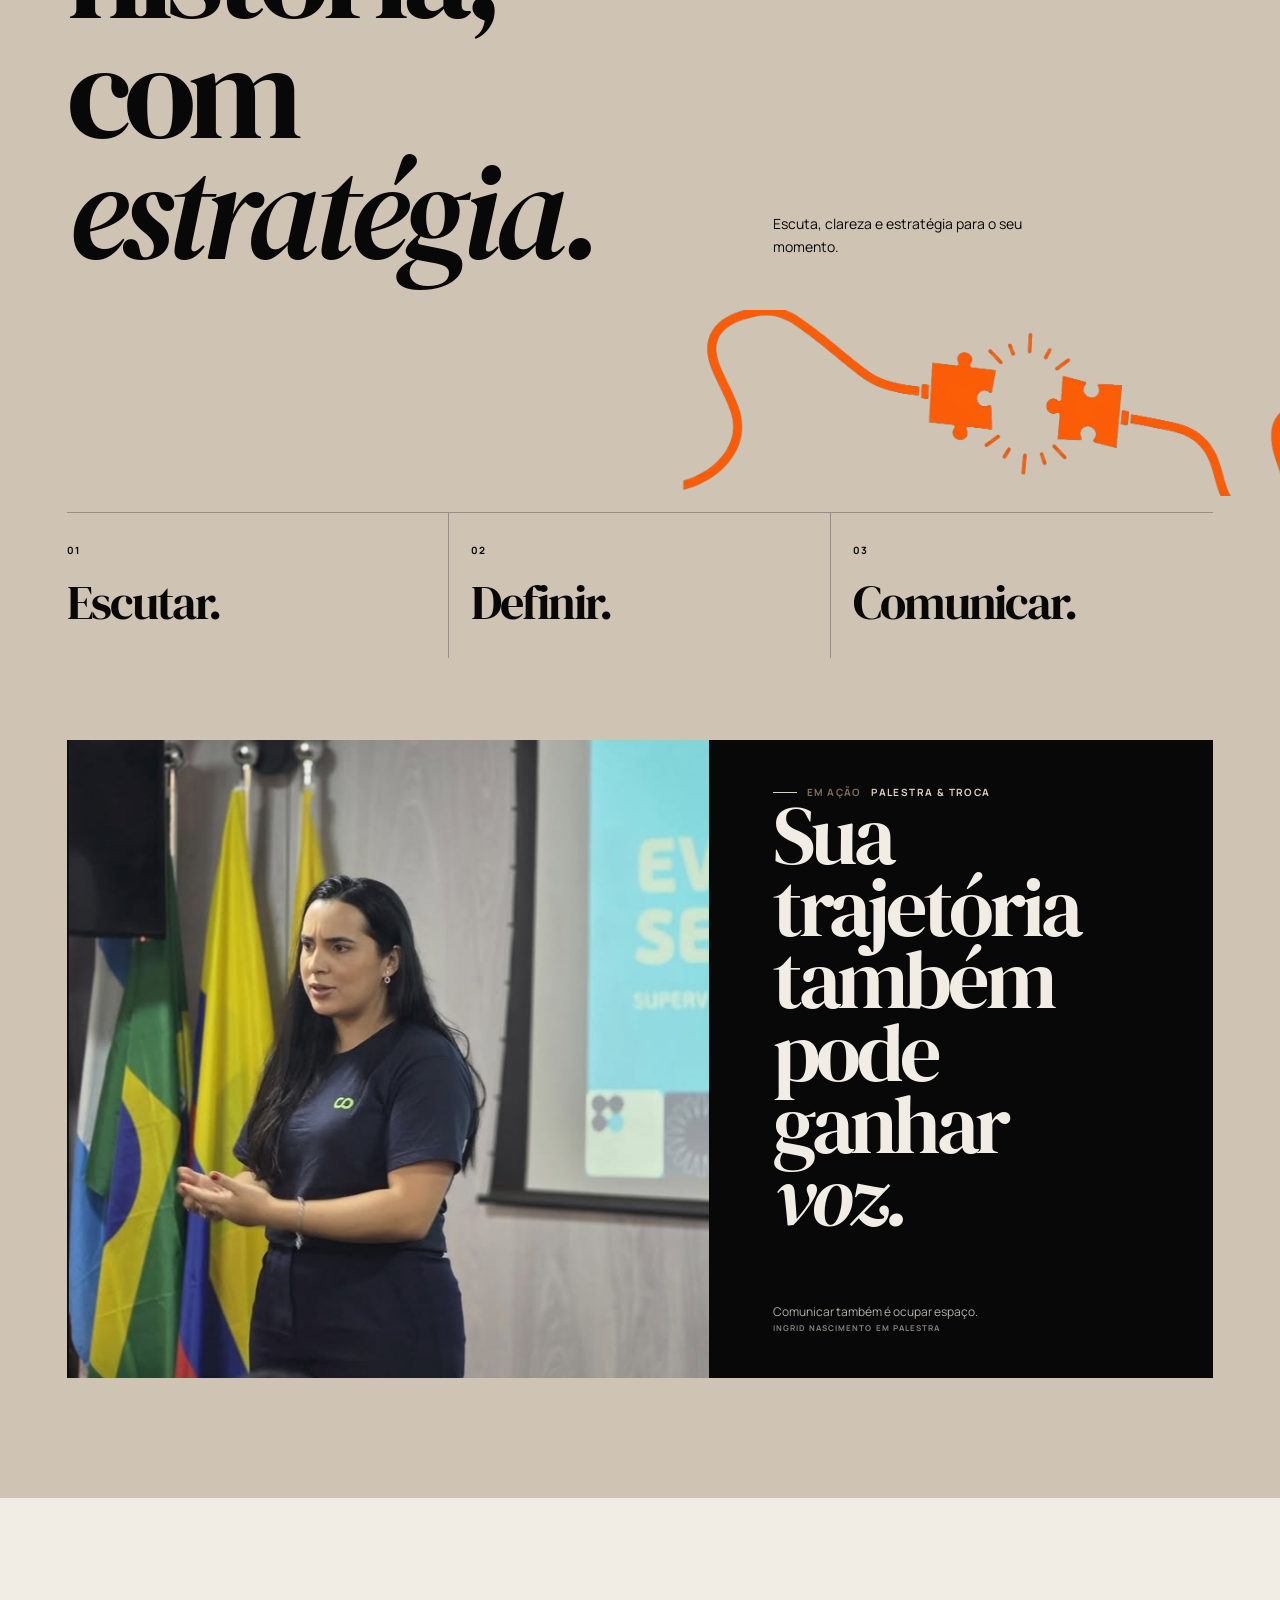
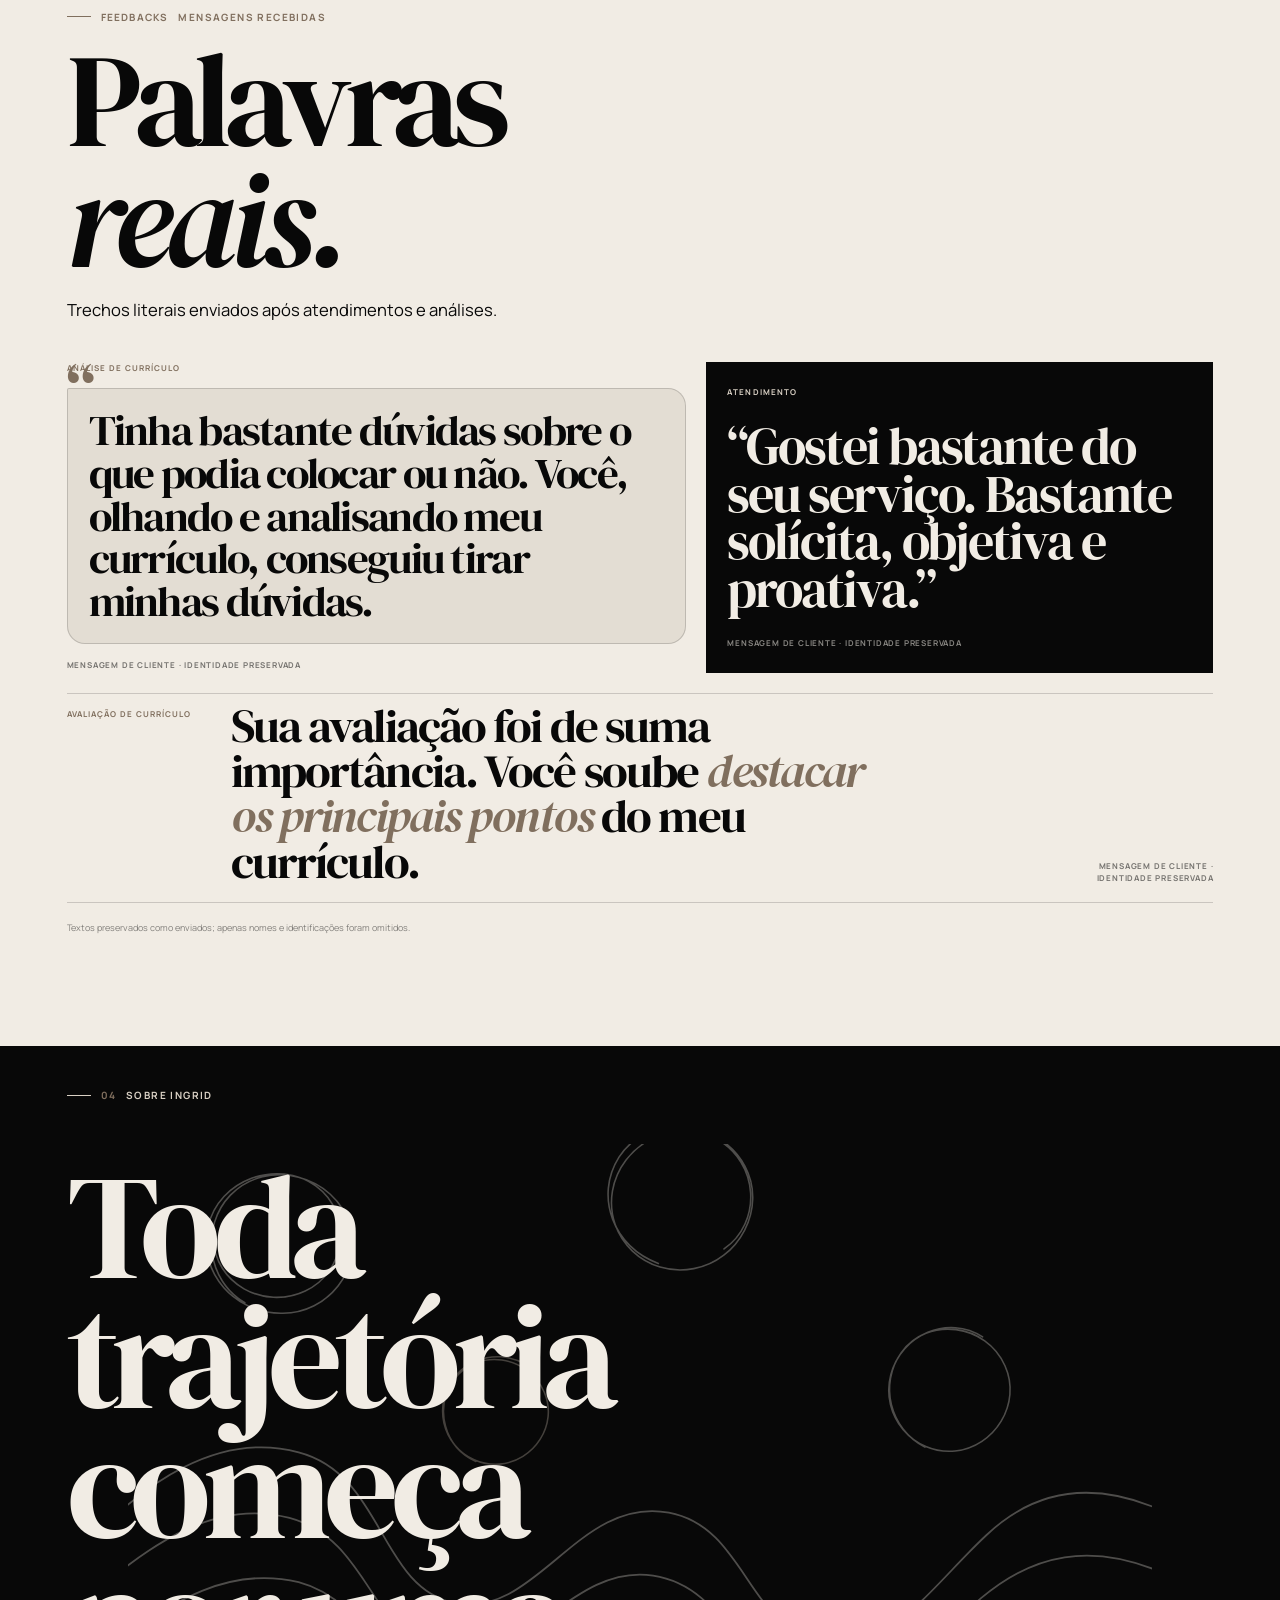
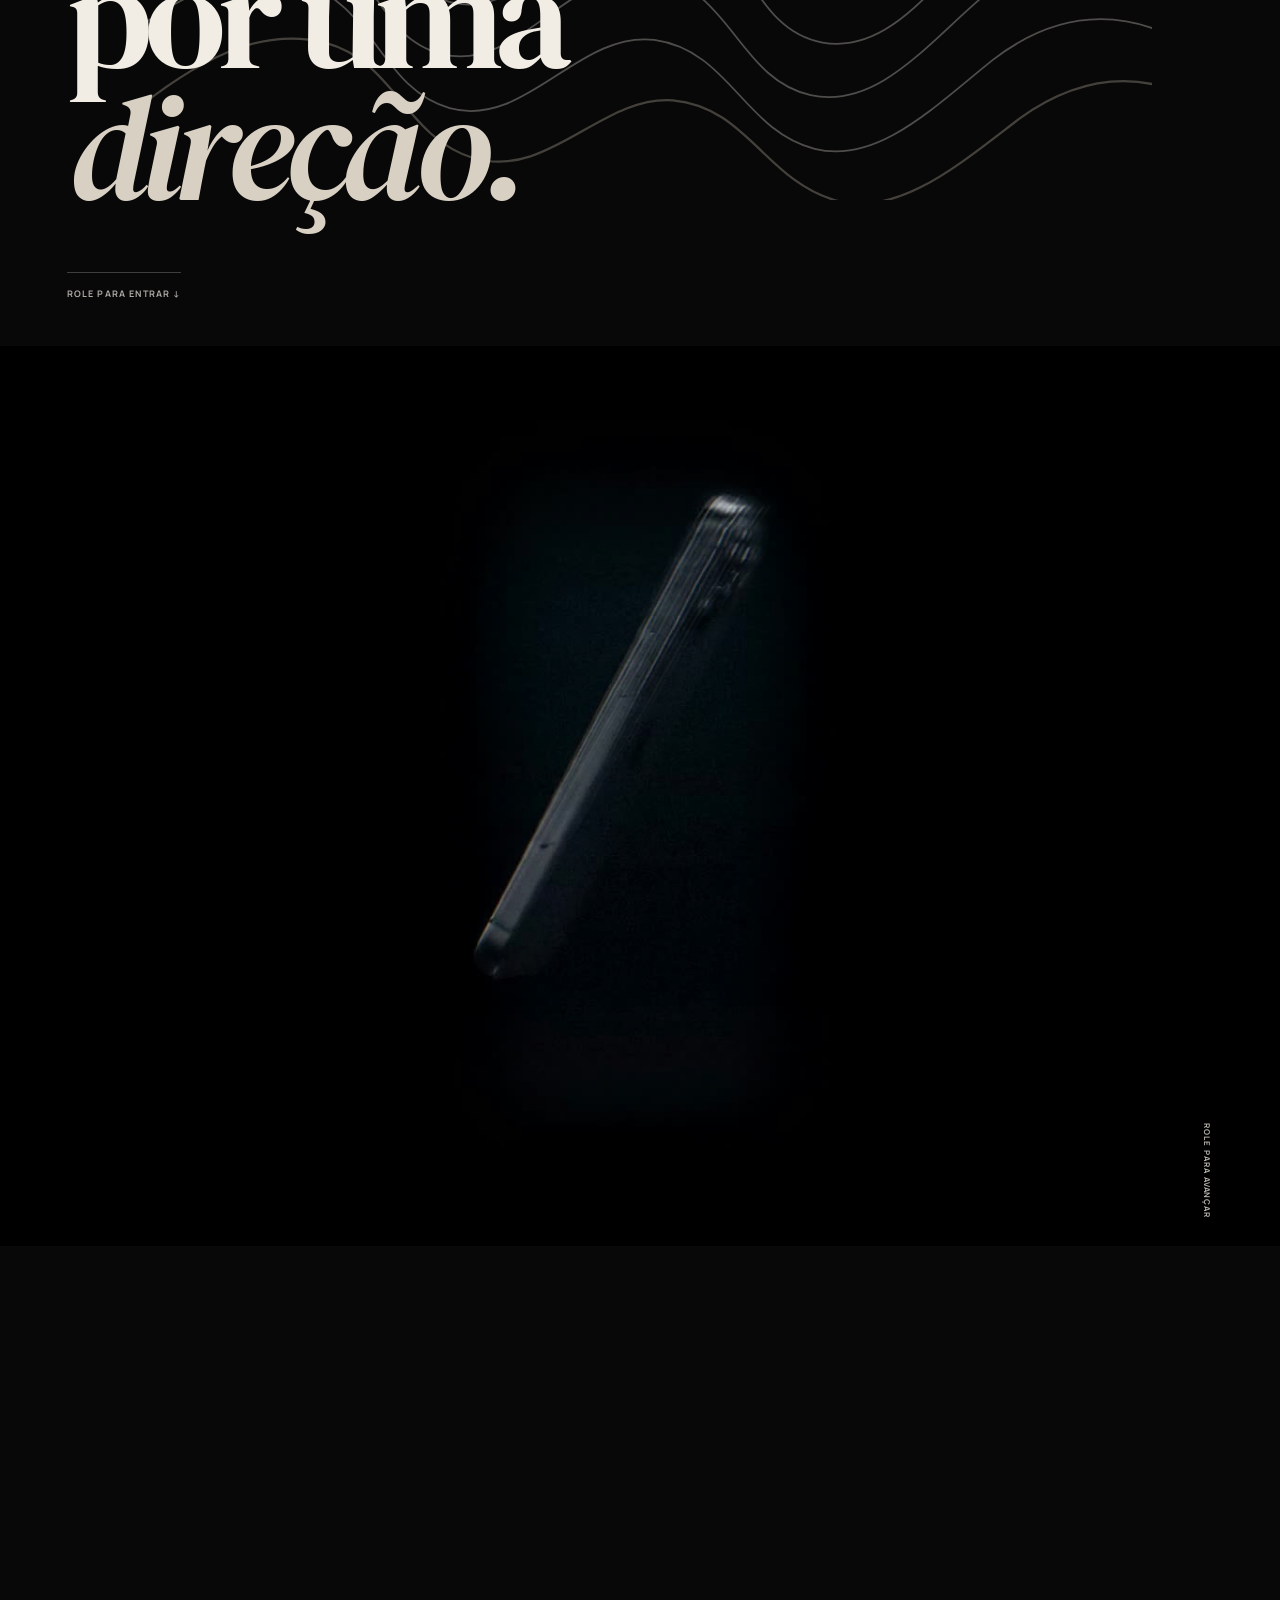
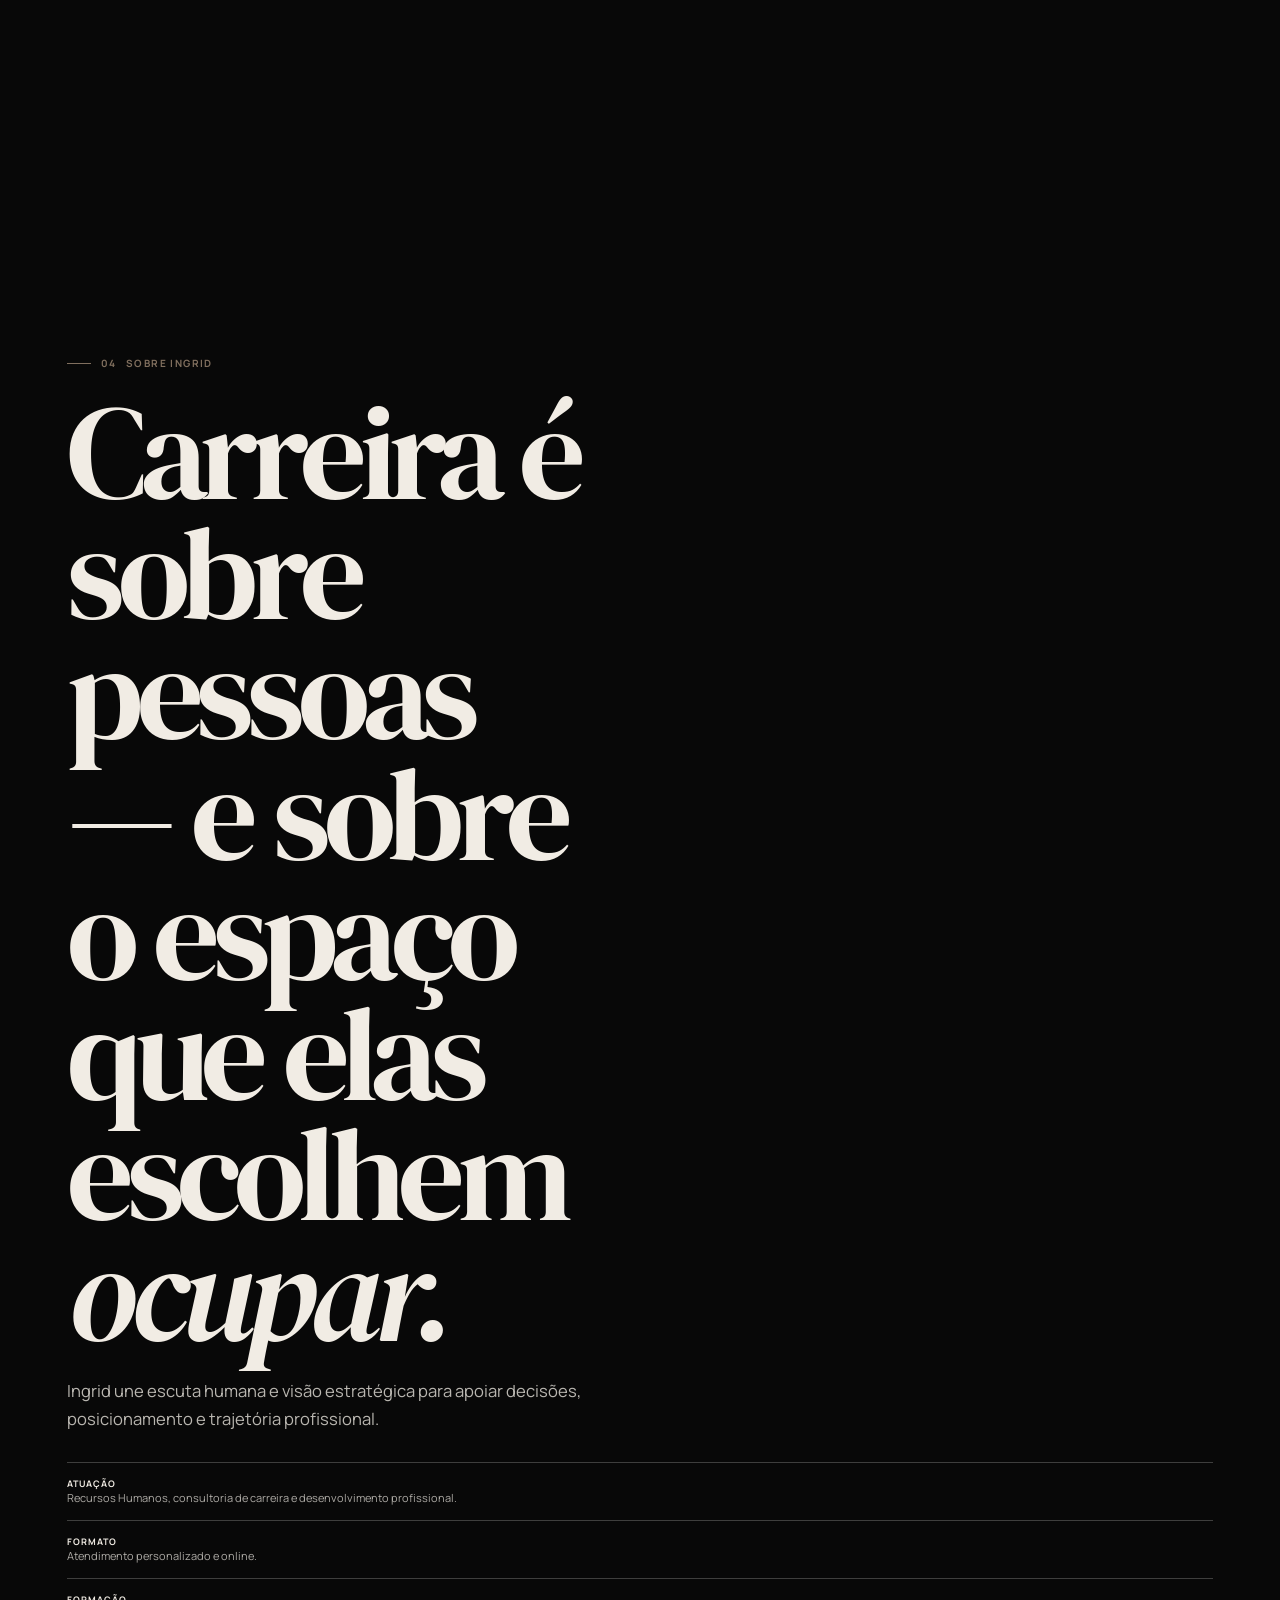
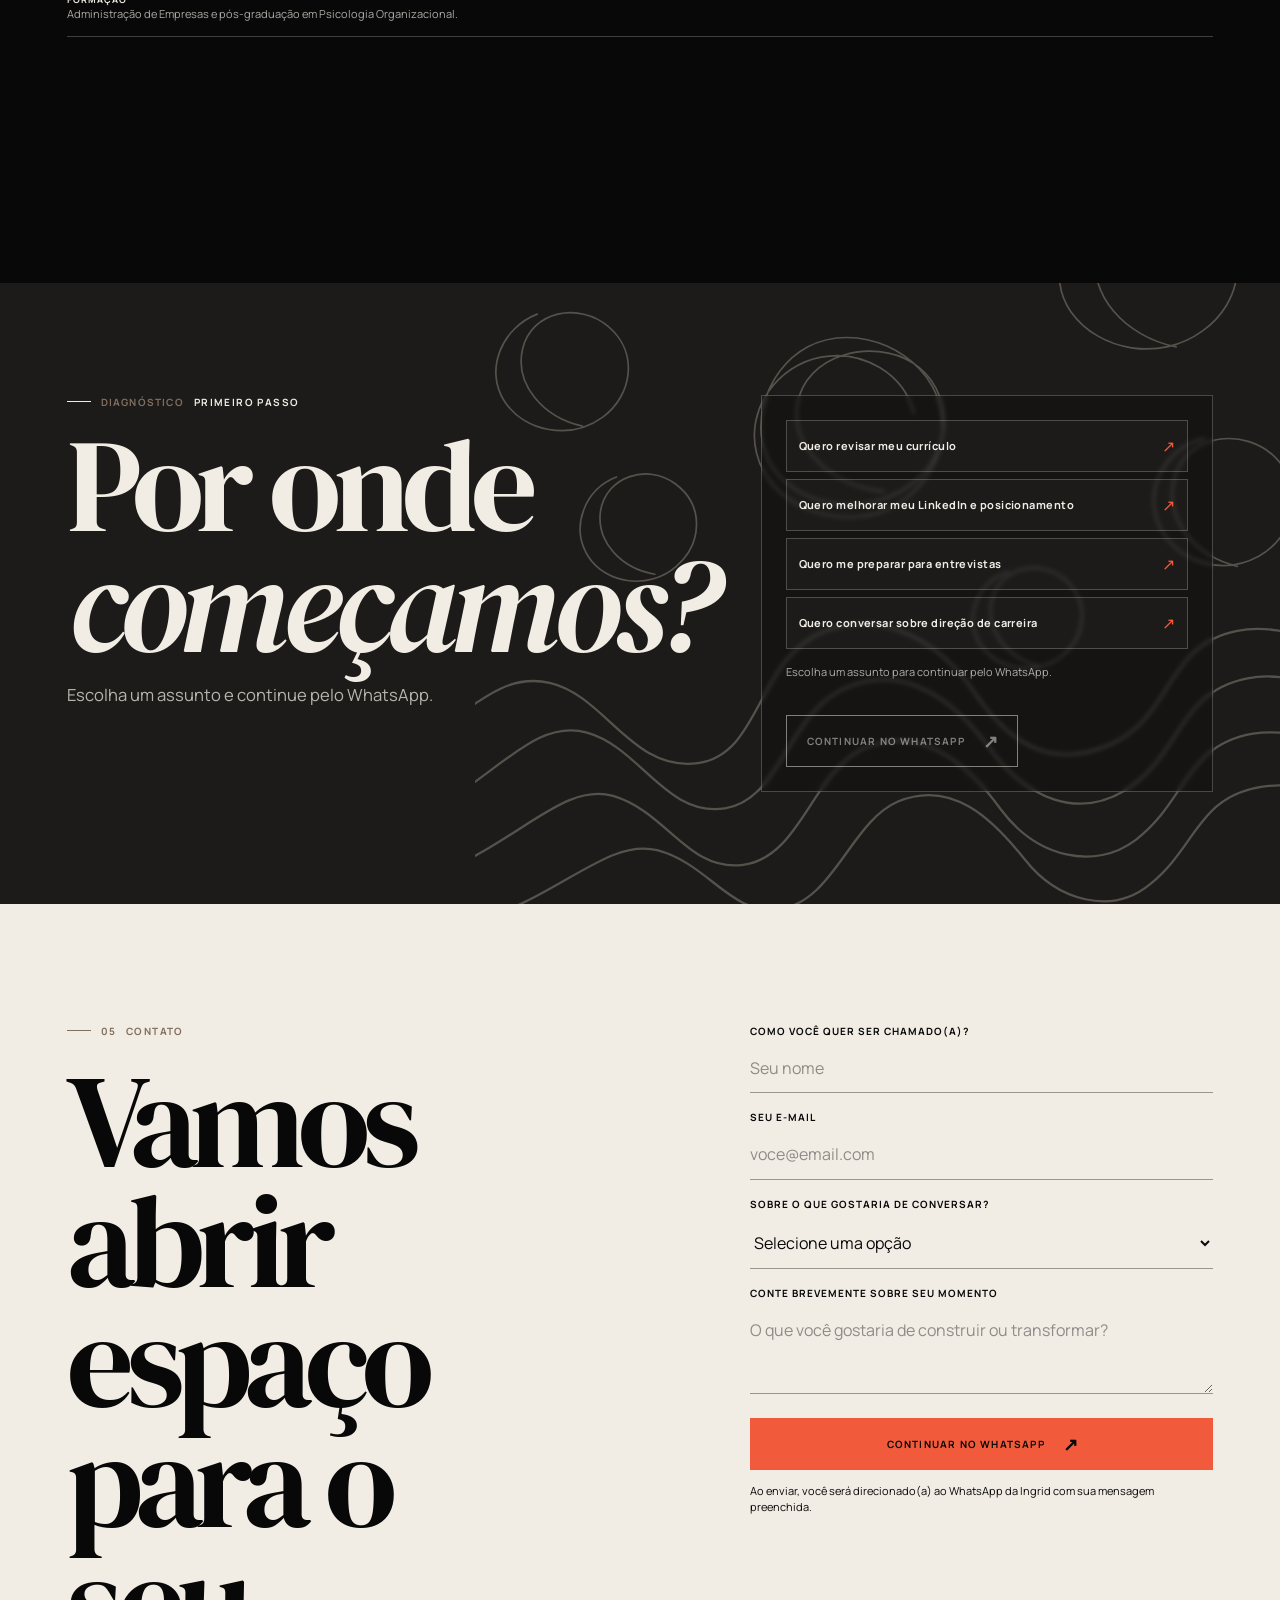
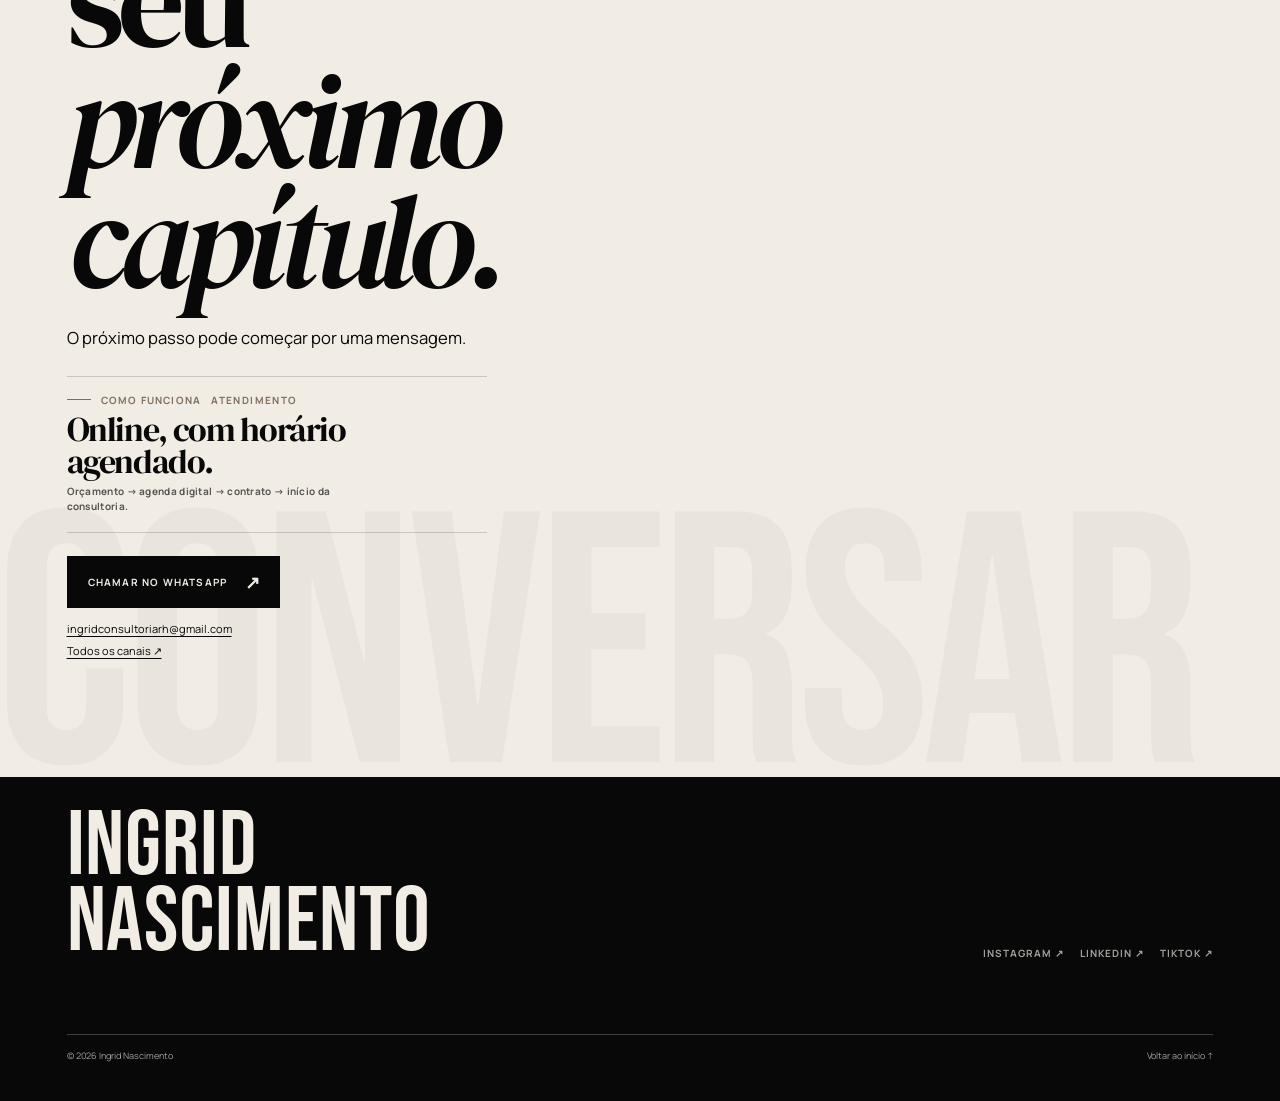
==== commit 47d88237: "Clarify hero and strengthen header navigation" ====
--- a/index.html
+++ b/index.html
@@ -68,10 +68,11 @@
     /* Header and mobile navigation */
     .site-header { position: absolute; z-index: 30; top: 0; left: 0; width: 100%; padding: 19px var(--gutter) 0; }
     .header-row { min-height: 49px; display: flex; align-items: flex-start; justify-content: space-between; gap: 20px; border-bottom: 1px solid var(--hairline); }
-    .brand { display: inline-flex; align-items: flex-start; gap: 11px; color: var(--paper); font-size: 9px; font-weight: 800; letter-spacing: .13em; line-height: 1.25; text-transform: uppercase; }
+    .brand { display: inline-flex; align-items: flex-start; gap: 11px; color: var(--paper); font-size: 10px; font-weight: 800; letter-spacing: .13em; line-height: 1.25; text-transform: uppercase; }
     .brand-mark { color: var(--paper); font: 400 25px/.75 var(--display); letter-spacing: .02em; }
-    .menu-toggle { min-width: 77px; padding: 0 0 13px; border: 0; background: transparent; color: var(--paper); font-size: 10px; font-weight: 800; letter-spacing: .12em; text-align: right; text-transform: uppercase; }
-    .menu-toggle::after { content: "+"; display: inline-block; padding-left: 8px; color: var(--paper-dim); font-size: 19px; font-weight: 400; line-height: .6; transition: transform .25s ease; }
+    .menu-toggle { min-width: 89px; min-height: 34px; padding: 8px 10px; border: 1px solid var(--paper); background: var(--paper); color: var(--ink); font-size: 10px; font-weight: 900; letter-spacing: .12em; text-align: center; text-transform: uppercase; transition: background .2s ease, border-color .2s ease, color .2s ease; }
+    .menu-toggle:hover { border-color: var(--paper-dim); background: var(--paper-dim); }
+    .menu-toggle::after { content: "+"; display: inline-block; padding-left: 7px; color: currentColor; font-size: 18px; font-weight: 400; line-height: .6; transition: transform .25s ease; }
     .menu-toggle[aria-expanded="true"]::after { transform: rotate(45deg); }
     /* Navigation is a destination in its own right: high-contrast, numbered and easy to scan one-handed. */
     .menu-panel { position: fixed; z-index: 50; inset: 0; display: grid; grid-template-rows: auto 1fr auto; overflow: hidden; padding: 19px var(--gutter) 23px; background: radial-gradient(circle at 88% 9%, rgba(207,195,180,.17), transparent 27%), var(--ink); color: var(--paper); isolation: isolate; opacity: 0; pointer-events: none; transform: translateY(-10px); transition: opacity .35s ease, transform .35s cubic-bezier(.2,.75,.2,1); }
@@ -107,11 +108,10 @@
 
     /* Hero: graphic editorial hierarchy — massive type, one clear action and Ingrid's portrait carrying the other half of the frame. */
     .hero { position: relative; min-height: 100vh; min-height: 100svh; display: grid; grid-template-columns: minmax(0, 57%) minmax(0, 43%); overflow: hidden; background: var(--ink); isolation: isolate; }
-    /* The orange field is not a decoration: it gives the portrait a bold, ownable editorial backdrop while keeping the copy legible on graphite. */
-    .hero::before { content: ""; position: absolute; z-index: 0; inset: 0; background: url("assets/hero-orange-field.svg") 25% center / cover no-repeat; pointer-events: none; }
-    .hero::after { content: ""; position: absolute; z-index: 4; right: 0; bottom: 0; left: 0; height: 9px; background: var(--paper-dim); }
-    .hero-copy { position: relative; z-index: 3; min-width: 0; display: flex; flex-direction: column; justify-content: space-between; padding: 95px 18px 42px var(--gutter); border-right: 1px solid rgba(244,240,232,.14); background: linear-gradient(90deg, rgba(8,8,8,.99) 0%, rgba(8,8,8,.96) 68%, rgba(8,8,8,.69) 100%); }
-    .hero-copy::after { content: "DIREÇÃO / PRESENÇA"; position: absolute; top: 79px; right: 8px; color: rgba(244,240,232,.34); font-size: 7px; font-weight: 900; letter-spacing: .13em; writing-mode: vertical-rl; }
+    /* One message, one action and Ingrid: the hero stays intentionally calm. */
+    .hero::after { content: ""; position: absolute; z-index: 4; right: 0; bottom: 0; left: 0; height: 5px; background: var(--paper-dim); }
+    .hero-copy { position: relative; z-index: 3; min-width: 0; display: flex; flex-direction: column; justify-content: space-between; padding: 95px 18px 42px var(--gutter); border-right: 1px solid rgba(244,240,232,.14); background: var(--ink); }
+    .hero-copy::after { display: none; }
     .hero-copy__intro { align-self: start; }
     .hero-label { display: flex; align-items: center; gap: 9px; margin: 0 0 17px; color: var(--paper-dim); font-size: 8px; font-weight: 800; letter-spacing: .13em; line-height: 1.3; text-transform: uppercase; }
     .hero-label::before { content: ""; flex: 0 0 17px; height: 1px; background: currentColor; }
@@ -119,13 +119,13 @@
     .hero-title span { display: block; }
     .hero-title em { color: var(--orange-strong); font-style: normal; }
     .hero-summary { margin: 25px 0 0; max-width: 25ch; color: rgba(244,240,232,.7); font-size: 11px; line-height: 1.57; }
-    .hero-action { align-self: start; max-width: 236px; padding-top: 13px; border-top: 1px solid rgba(244,240,232,.24); }
+    .hero-action { align-self: start; max-width: 236px; }
     .hero-action .button { background: var(--paper); color: var(--ink); font-size: 9px; }
     .hero-action .button:hover { background: var(--paper-dim); }
     .hero-note { max-width: 25ch; margin: 13px 0 0; color: rgba(244,240,232,.51); font-size: 8px; line-height: 1.55; }
-    .hero-portrait { position: relative; z-index: 2; overflow: hidden; min-height: 100%; background: transparent; }
-    .hero-portrait::before { content: ""; position: absolute; z-index: 2; inset: 0; pointer-events: none; background: linear-gradient(90deg, rgba(8,8,8,.43), transparent 43%), linear-gradient(0deg, rgba(8,8,8,.51), transparent 24%); }
-    .hero-portrait img { position: absolute; top: 54px; left: 0; width: 200%; max-width: none; height: auto; transform: translateX(-50%); filter: saturate(.96) contrast(1.1); mix-blend-mode: screen; }
+    .hero-portrait { position: relative; z-index: 2; overflow: hidden; min-height: 100%; background: #0c0c0b; }
+    .hero-portrait::before { content: ""; position: absolute; z-index: 2; inset: 0; pointer-events: none; background: linear-gradient(90deg, rgba(8,8,8,.32), transparent 45%), linear-gradient(0deg, rgba(8,8,8,.48), transparent 22%); }
+    .hero-portrait img { position: absolute; top: 54px; left: 0; width: 200%; max-width: none; height: auto; transform: translateX(-50%); filter: saturate(.92) contrast(1.04); }
     .portrait-label { position: absolute; z-index: 3; right: 9px; bottom: 35px; color: rgba(244,240,232,.78); font-size: 7px; font-weight: 800; letter-spacing: .12em; text-transform: uppercase; writing-mode: vertical-rl; }
     .hero-scroll { position: absolute; z-index: 5; right: 16px; bottom: 20px; color: rgba(244,240,232,.62); font-size: 8px; font-weight: 800; letter-spacing: .13em; text-transform: uppercase; }
 
@@ -314,7 +314,6 @@
 
     @media (min-width: 700px) {
       .hero { grid-template-columns: minmax(0, 60%) minmax(360px, 40%); }
-      .hero::before { background-position: center; }
       .hero-copy { padding: 116px clamp(38px, 7vw, 120px) 54px var(--gutter); }
       .hero-copy::after { top: 97px; right: 20px; font-size: 8px; }
       .hero-label { max-width: none; font-size: 10px; }
